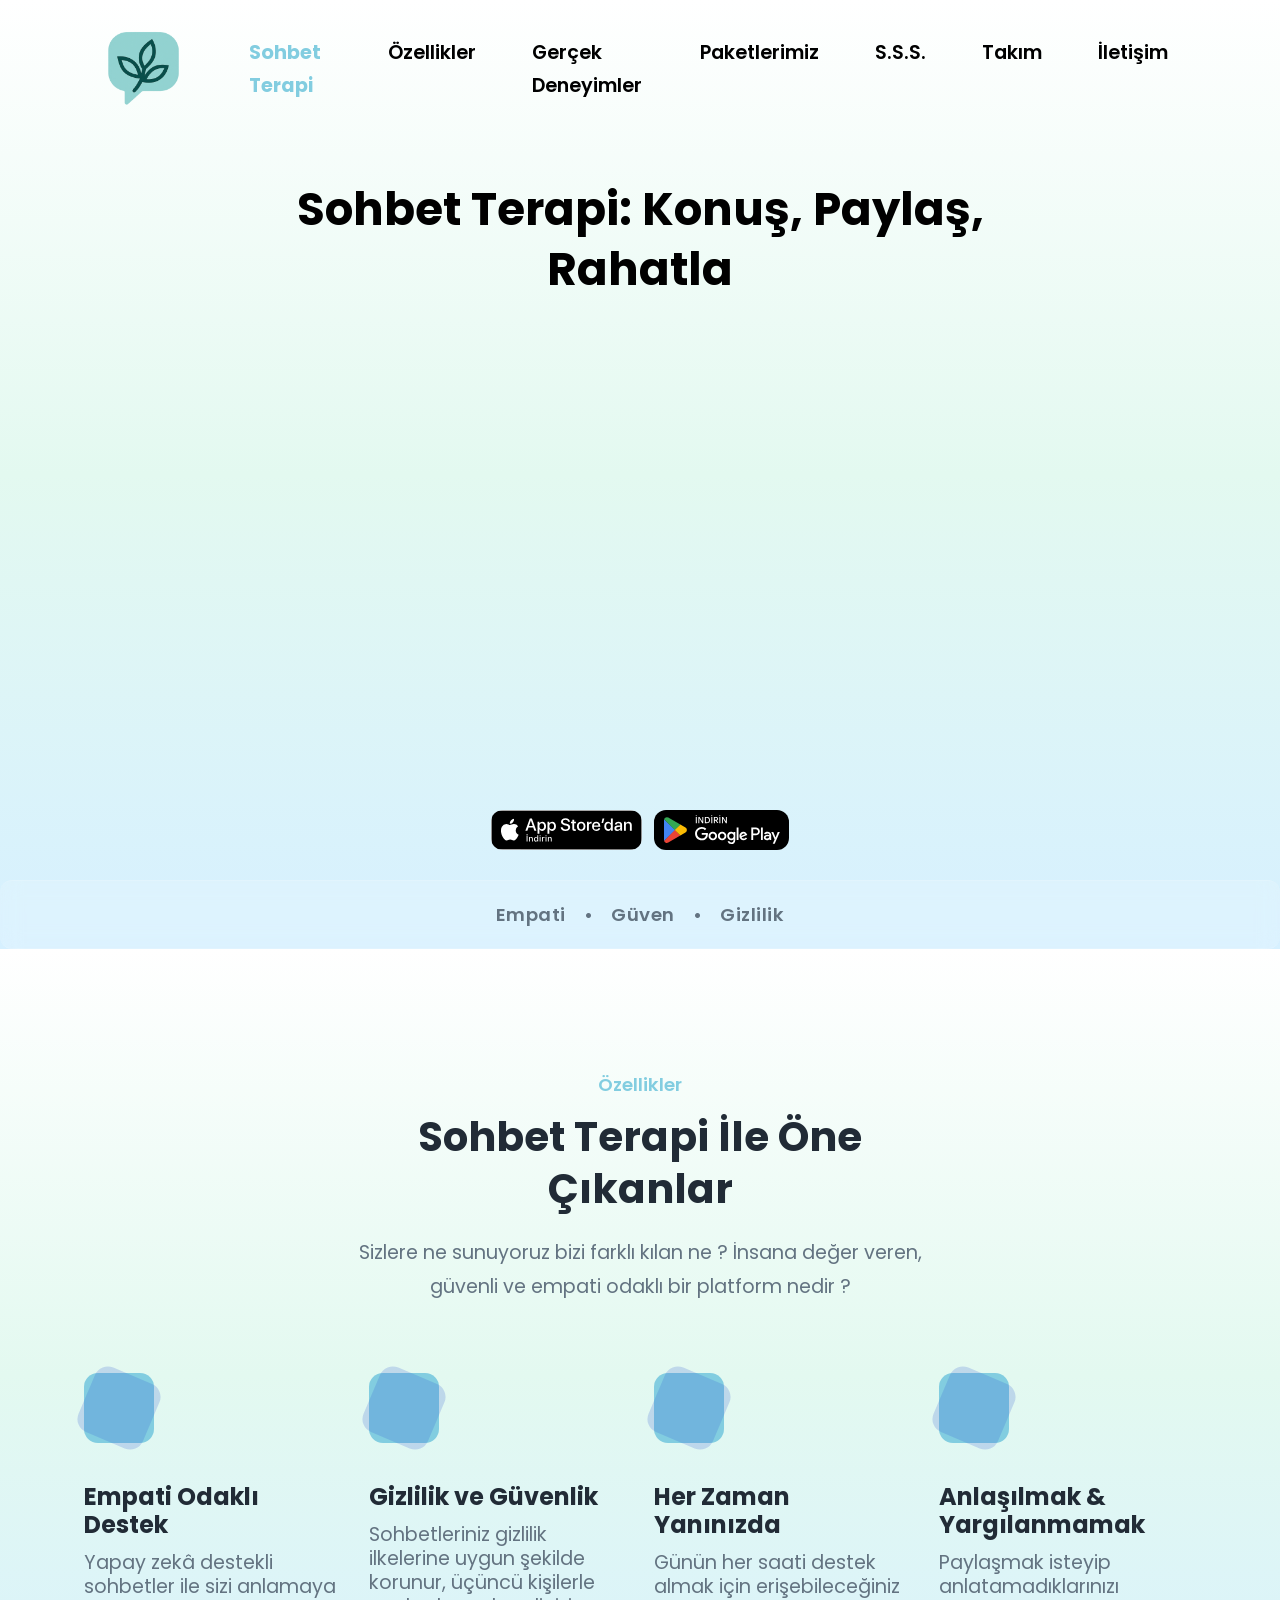
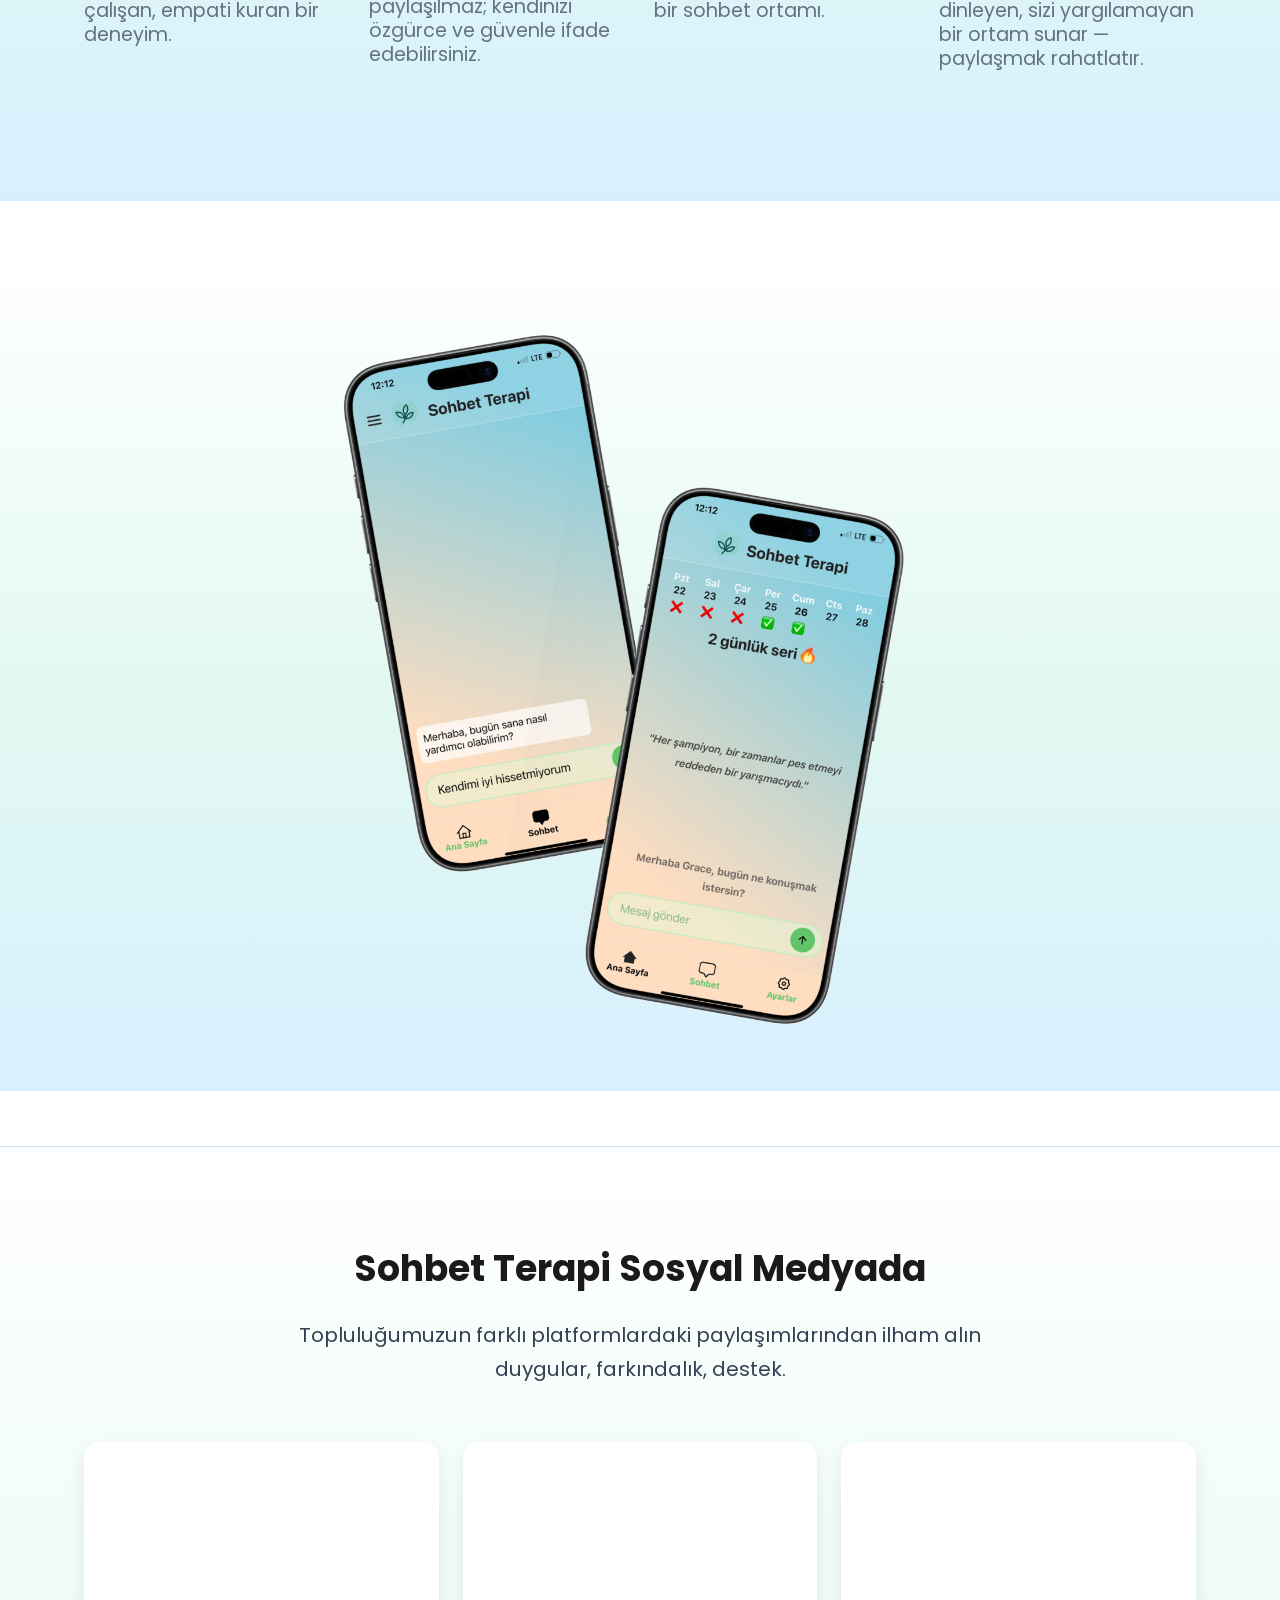
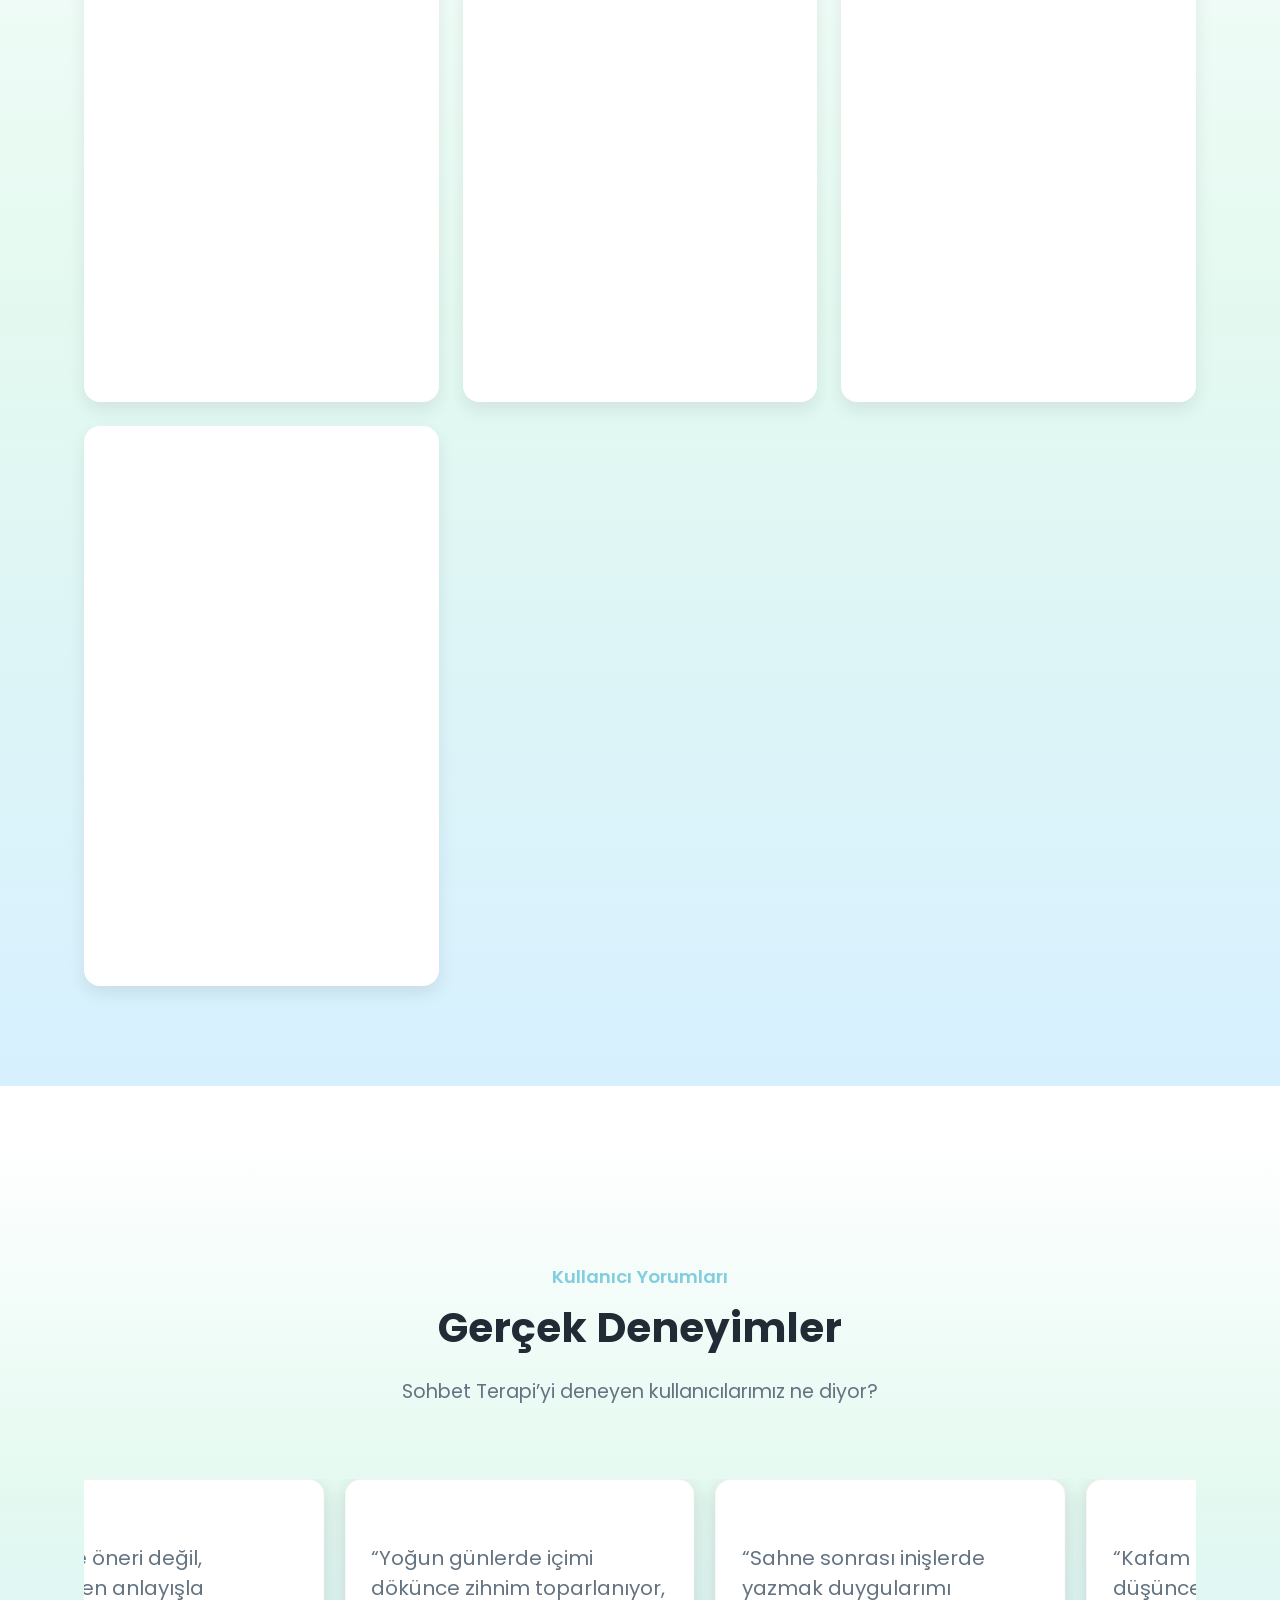
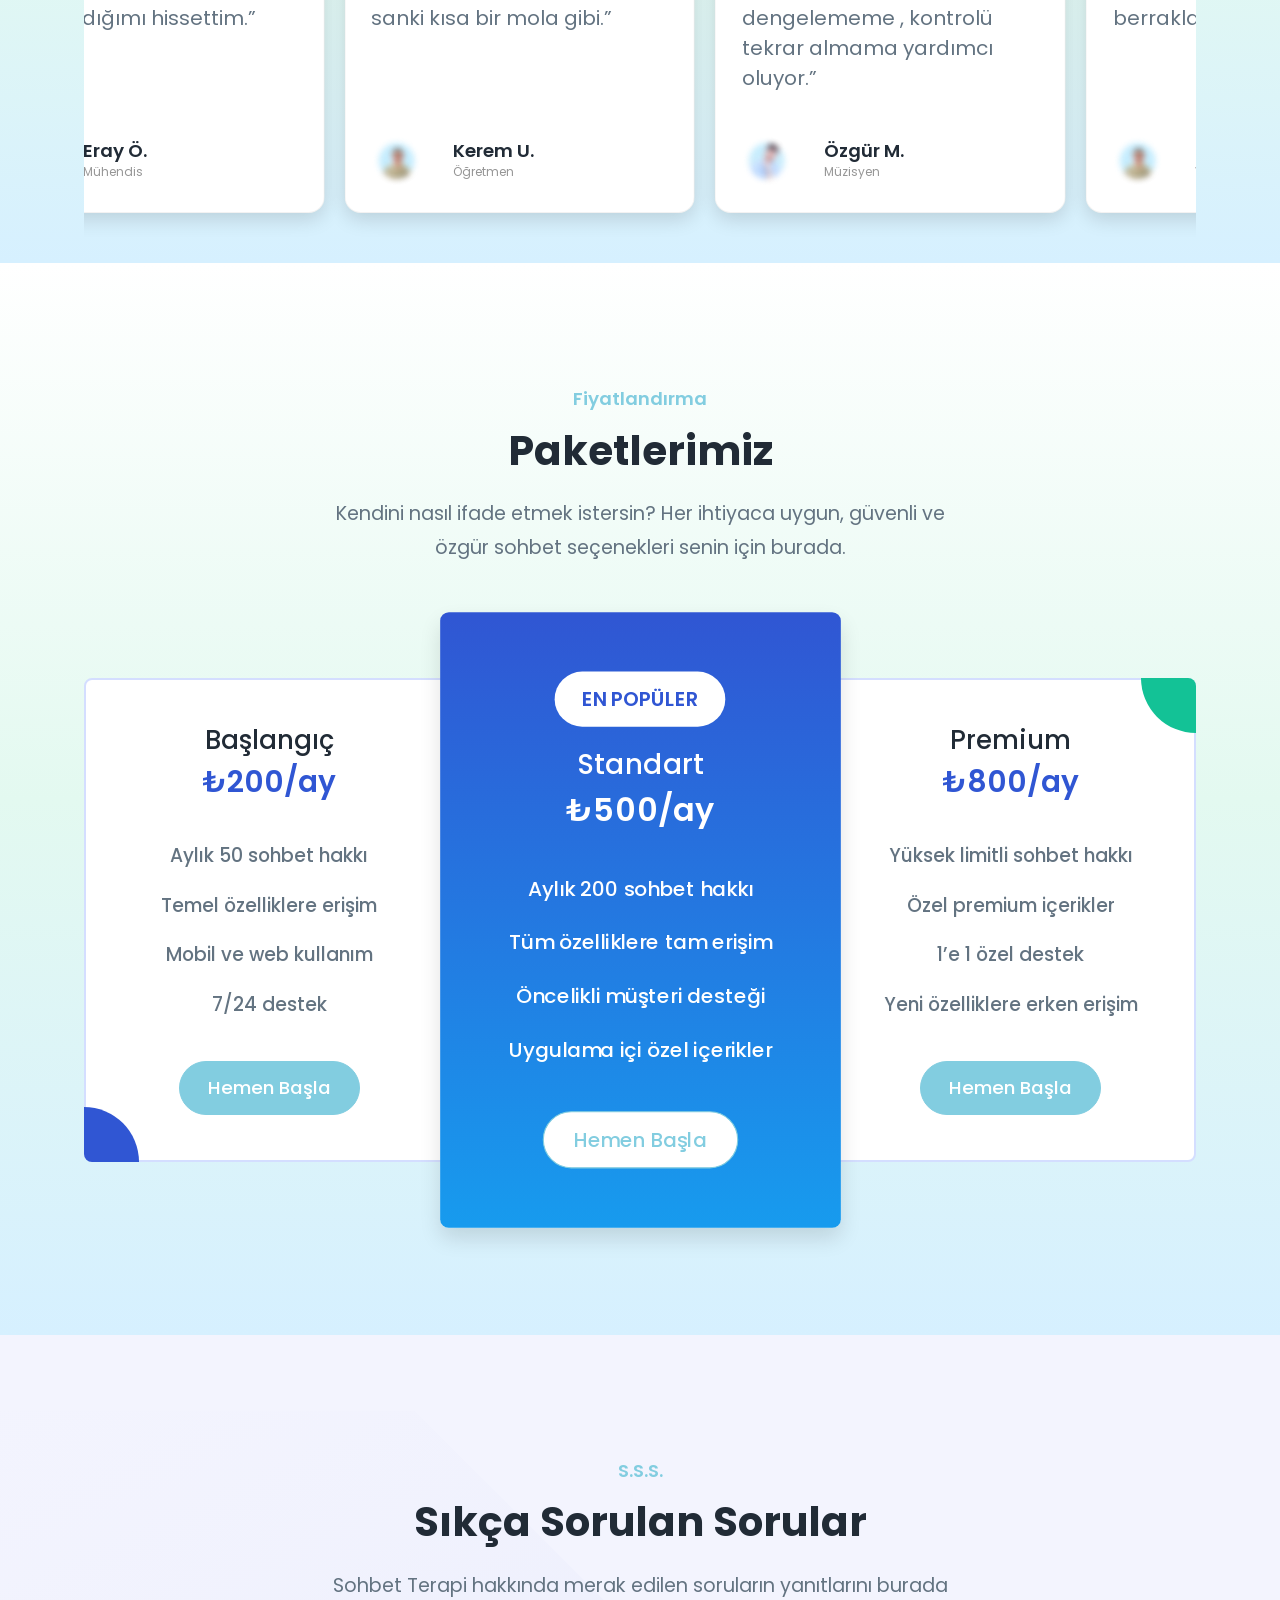
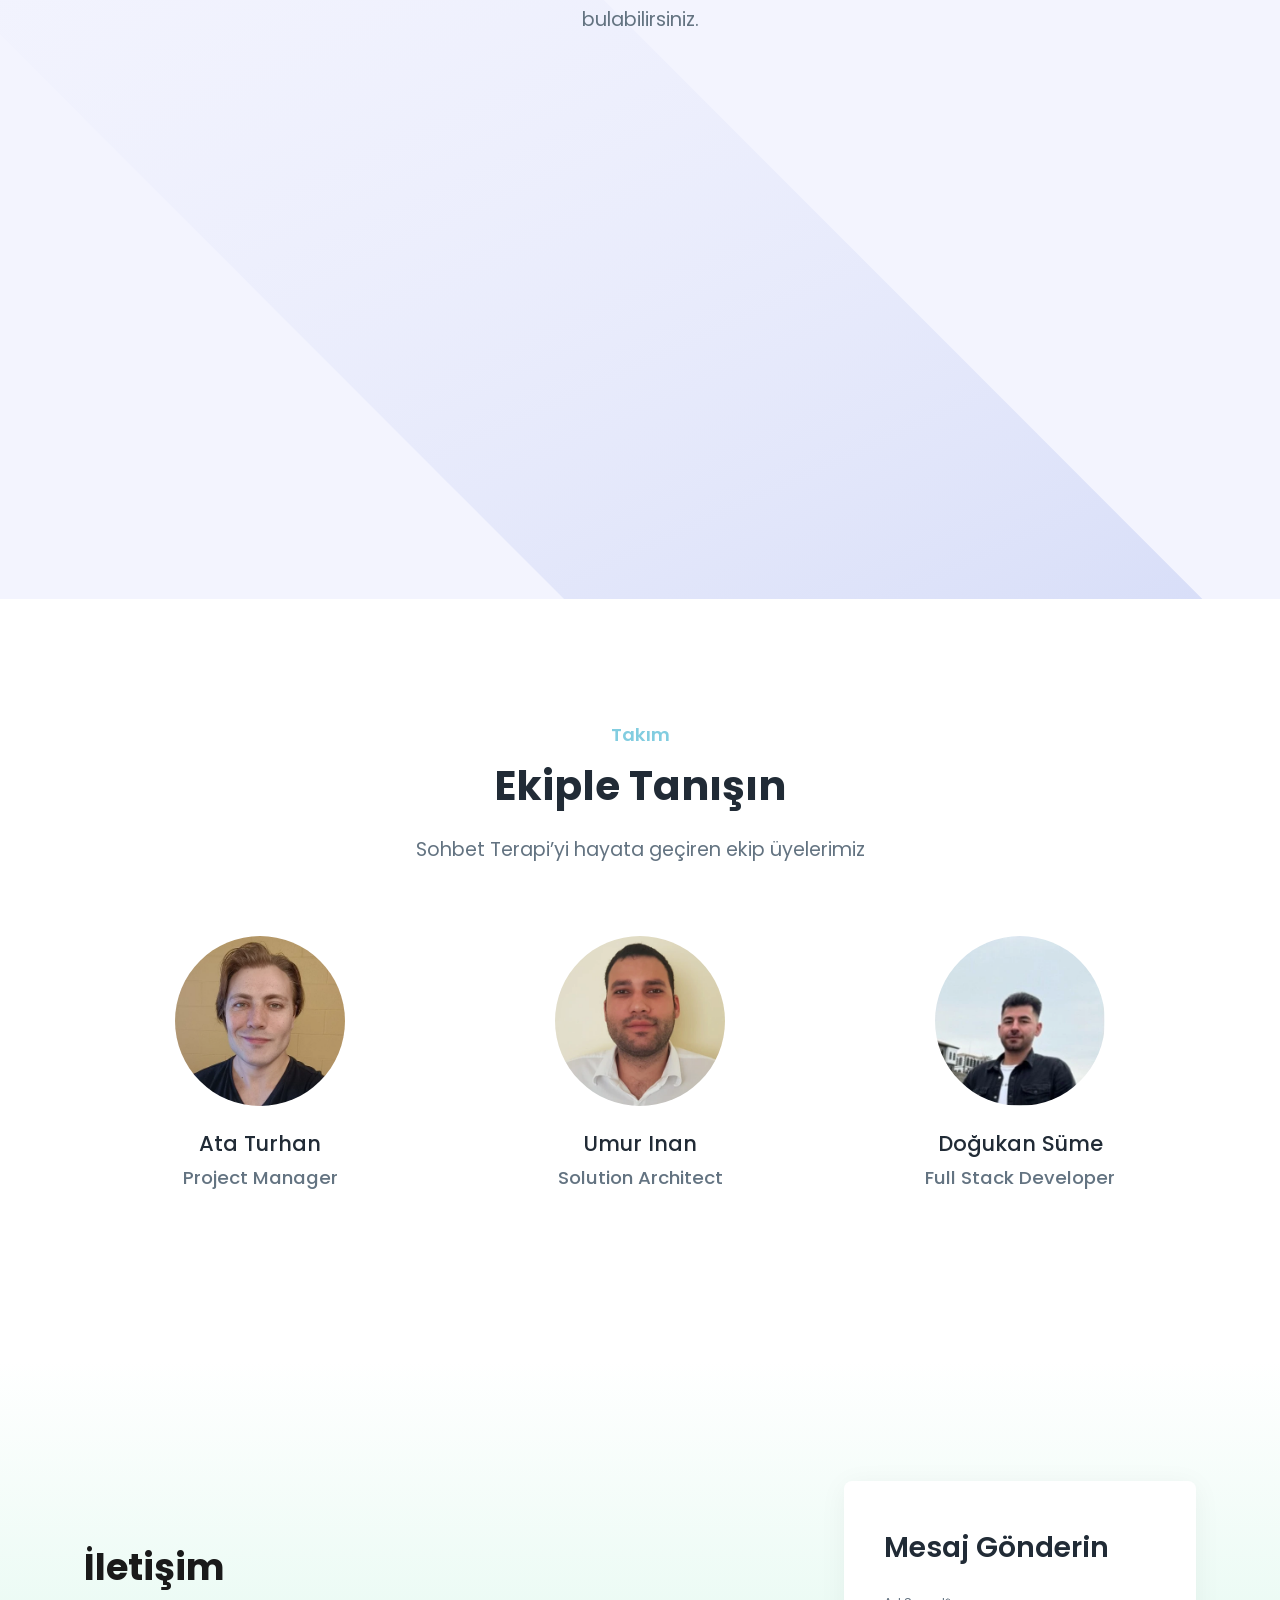
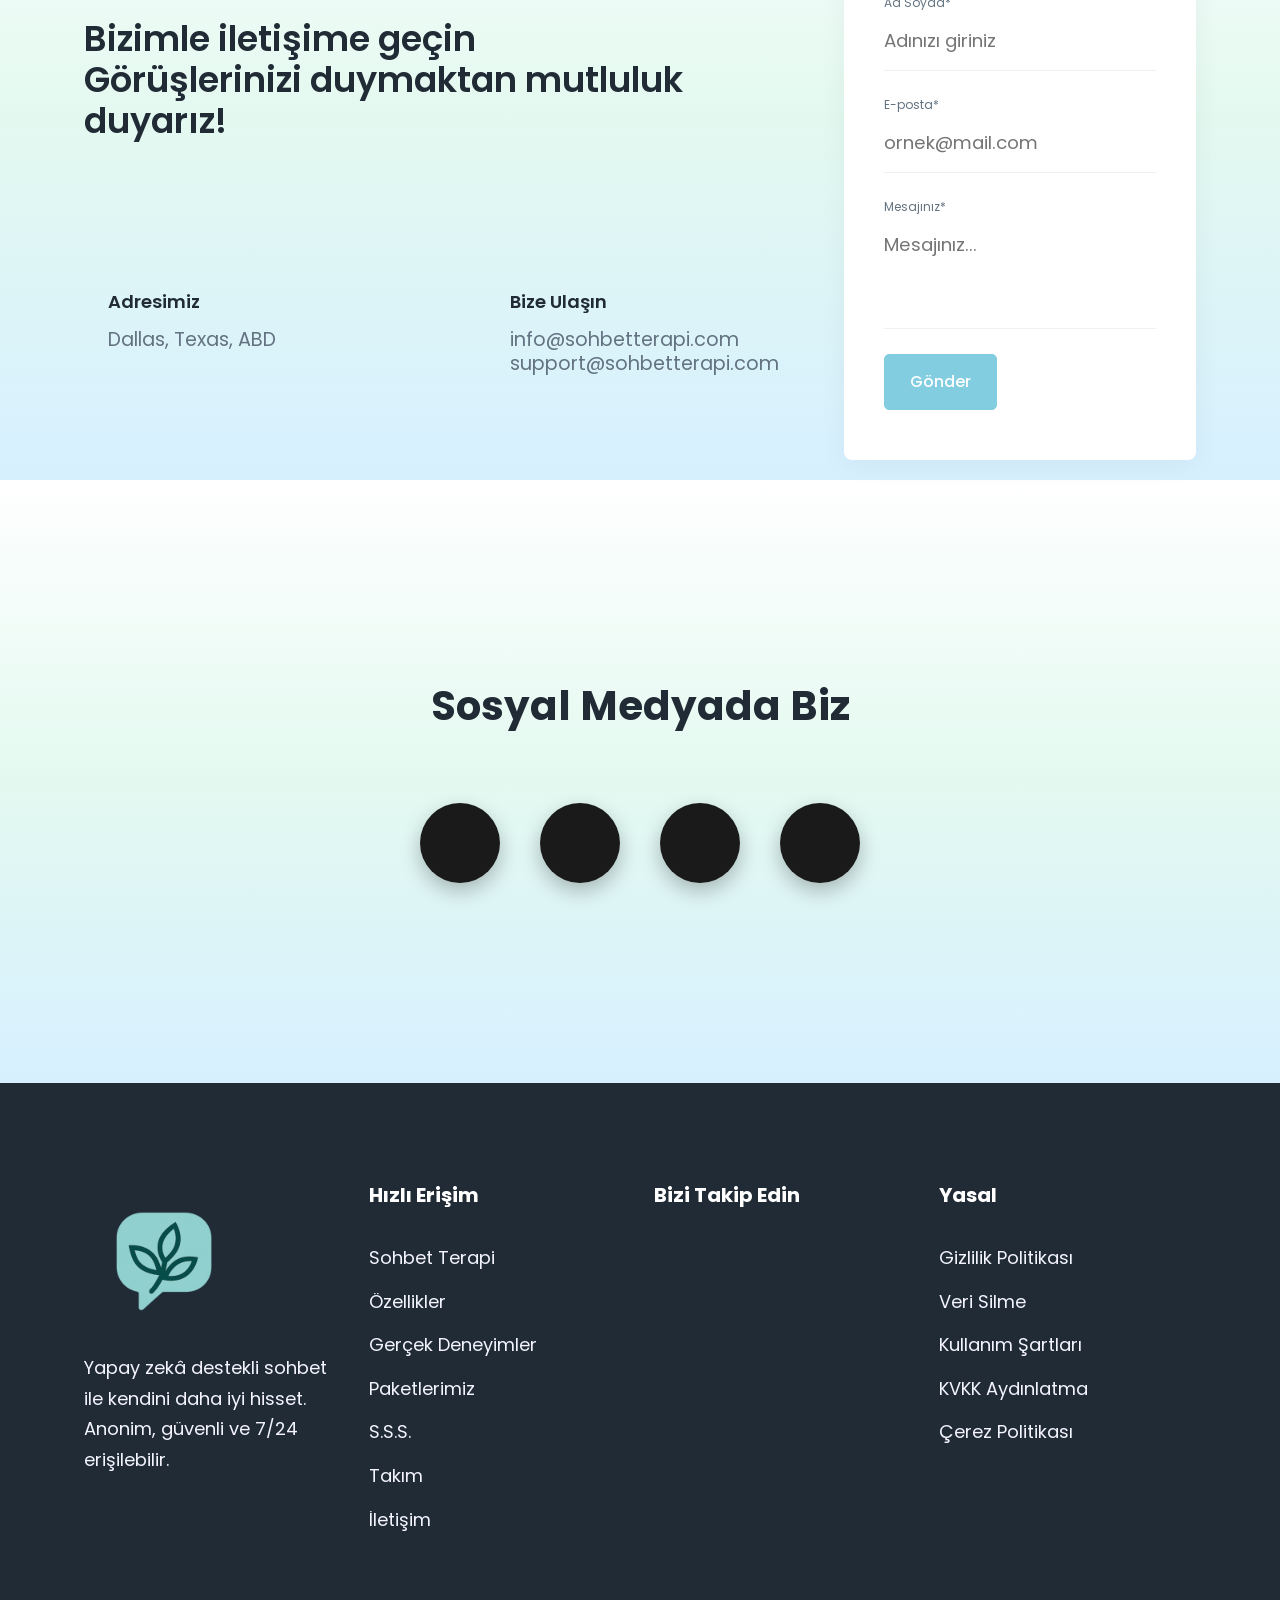
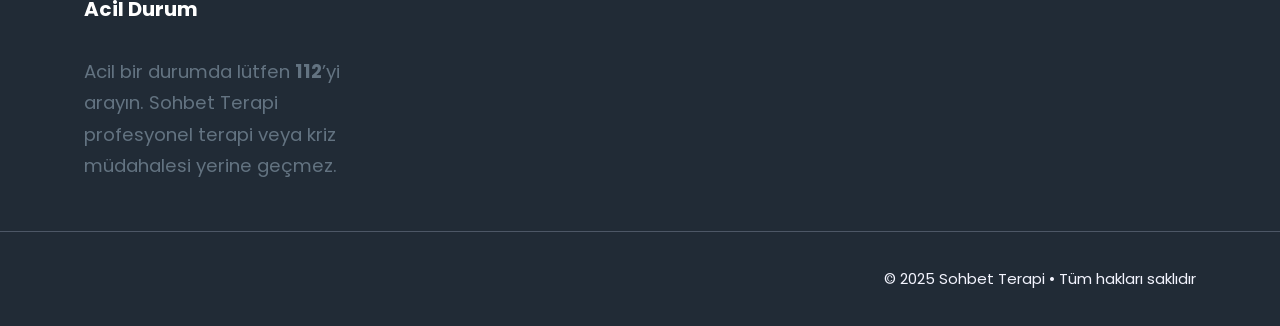
==== index.html @ 313ad8bd "Merge branch 'Privacy-Policy' into develop" ====
<!-- =========

	Template Name: Play
	Author: UIdeck
	Author URI: https://uideck.com/
	Support: https://uideck.com/support/
	Version: 1.1

========== -->

<!DOCTYPE html>
<html lang="en">
  <head>
    <meta charset="UTF-8" />
    <meta http-equiv="X-UA-Compatible" content="IE=edge" />
    <meta name="viewport" content="width=device-width, initial-scale=1.0" />
    
    <!-- Google tag (gtag.js) -->
    <script async src="https://www.googletagmanager.com/gtag/js?id=G-8TRDX3SEH4"></script>
    <script>
      window.dataLayer = window.dataLayer || [];
      function gtag(){dataLayer.push(arguments);}
      gtag('js', new Date());

      gtag('config', 'G-8TRDX3SEH4');
    </script>
    
      <!-- Primary Title -->
          <title>Sohbet Terapi | Yapay Zekâ Destekli Duygusal Destek</title>
          <meta name="title" content="Sohbet Terapi | Yapay Zekâ Destekli Duygusal Destek">
          <meta name="description" content="Sohbet Terapi, yapay zekâ destekli empatik konuşmalar ve duygusal destek sunarak ruhsal iyi oluşunuza katkı sağlar.">

          <!-- Open Graph / Facebook -->
          <meta property="og:type" content="website">
          <meta property="og:url" content="https://sohbetterapi.app/">
          <meta property="og:title" content="Sohbet Terapi | Yapay Zekâ Destekli Duygusal Destek">
          <meta property="og:description" content="Sohbet Terapi ile güvenli, her zaman ulaşılabilir yapay zekâ tabanlı terapi deneyimi yaşayın.">
          <meta property="og:image" content="https://sohbetterapi.app/assets/preview.png">

          <!-- Twitter -->
          <meta property="twitter:card" content="summary_large_image">
          <meta property="twitter:url" content="https://sohbetterapi.app/">
          <meta property="twitter:title" content="Sohbet Terapi | Yapay Zekâ Destekli Duygusal Destek">
          <meta property="twitter:description" content="Sohbet Terapi, empati odaklı yapay zekâ sohbetleriyle size destek olur ve ruhsal iyi oluşunuzu güçlendirir.">
          <meta property="twitter:image" content="https://sohbetterapi.app/assets/preview.png">

          <!-- Favicons -->
          <link rel="icon" type="image/png" href="assets/images/favicon/favicon-96x96.png" sizes="96x96" />
          <link rel="icon" type="image/svg+xml" href="assets/images/favicon/favicon.svg" />
          <link rel="shortcut icon" href="assets/images/favicon/favicon.ico" />
          <link rel="apple-touch-icon" sizes="180x180" href="assets/images/favicon/apple-touch-icon.png" />
          <meta name="apple-mobile-web-app-title" content="Sohbet Terapi" />
          <link rel="manifest" href="assets/images/favicon/site.webmanifest" />

          <!-- Theme Color -->
          <meta name="theme-color" content="#5bbad5" />

          <!-- Swiper CSS -->
          <link
                  rel="stylesheet"
                  href="https://cdn.jsdelivr.net/npm/swiper@11/swiper-bundle.min.css"
          />

          <!-- Google Fonts: Poppins -->
          <link
                  href="https://fonts.googleapis.com/css2?family=Poppins:wght@400;500;600&display=swap"
                  rel="stylesheet"
          />

  </head>


    <!-- ===== All CSS files ===== -->
      <link rel="stylesheet" href="assets/css/bootstrap.min.css" />
      <link rel="stylesheet" href="assets/css/animate.css" />
      <link rel="stylesheet" href="assets/css/lineicons.css" />
      <link rel="stylesheet" href="assets/css/ud-styles.css" />
      <link rel="stylesheet" href="assets/css/override.css" />
  <body>
    <!-- ====== Header Start ====== -->
    <header class="ud-header">
      <div class="container">
        <div class="row">
          <div class="col-lg-12">
            <nav class="navbar navbar-expand-lg">
              <a class="navbar-brand" href="index.html">
                <img src="assets/images/logo/logo.webp" alt="Logo" />
              </a>
              <button class="navbar-toggler">
                <span class="toggler-icon"> </span>
                <span class="toggler-icon"> </span>
                <span class="toggler-icon"> </span>
              </button>

              <div class="navbar-collapse">
                  <ul id="nav" class="navbar-nav mx-auto">
                      <li class="nav-item"><a class="ud-menu-scroll" href="#home">Sohbet Terapi</a></li>
                      <li class="nav-item"><a class="ud-menu-scroll" href="#features">Özellikler</a></li>
                      <li class="nav-item"><a class="ud-menu-scroll" href="#testimonials">Gerçek Deneyimler</a></li>
                      <li class="nav-item"><a class="ud-menu-scroll" href="#pricing">Paketlerimiz</a></li>
                      <li class="nav-item"><a class="ud-menu-scroll" href="#faq">S.S.S.</a></li>
                      <li class="nav-item"><a class="ud-menu-scroll" href="#team">Takım</a></li>
<!--                      <li class="nav-item"><a href="blog.html">Blog</a></li>-->
                      <li class="nav-item"><a class="ud-menu-scroll" href="#contact">İletişim</a></li>
                  </ul>
                  <!--                  <li class="nav-item">-->
<!--                    <a class="ud-menu-scroll" href="#team">Team</a>-->
<!--                  </li>-->
<!--                  <li class="nav-item nav-item-has-children">-->
<!--                    <a href="javascript:void(0)"> Pages </a>-->
<!--                    <ul class="ud-submenu">-->
<!--                      <li class="ud-submenu-item">-->
<!--                        <a href="about.html" class="ud-submenu-link">-->
<!--                          About Page-->
<!--                        </a>-->
<!--                      </li>-->
<!--                      <li class="ud-submenu-item">-->
<!--                        <a href="pricing.html" class="ud-submenu-link">-->
<!--                          Pricing Page-->
<!--                        </a>-->
<!--                      </li>-->
<!--                      <li class="ud-submenu-item">-->
<!--                        <a href="contact.html" class="ud-submenu-link">-->
<!--                          Contact Page-->
<!--                        </a>-->
<!--                      </li>-->
<!--                      <li class="ud-submenu-item">-->
<!--                        <a href="blog.html" class="ud-submenu-link">-->
<!--                          Blog Grid Page-->
<!--                        </a>-->
<!--                      </li>-->
<!--                      <li class="ud-submenu-item">-->
<!--                        <a href="blog-details.html" class="ud-submenu-link">-->
<!--                          Blog Details Page-->
<!--                        </a>-->
<!--                      </li>-->
<!--                      <li class="ud-submenu-item">-->
<!--                        <a href="login.html" class="ud-submenu-link">-->
<!--                          Sign In Page-->
<!--                        </a>-->
<!--                      </li>-->
<!--                      <li class="ud-submenu-item">-->
<!--                        <a href="404.html" class="ud-submenu-link">404 Page</a>-->
<!--                      </li>-->
<!--                    </ul>-->
<!--                  </li>-->
              </div>
            </nav>
          </div>
        </div>
      </div>
    </header>
    <!-- ====== Header End ====== -->

    <!-- ====== Hero Start ====== -->
    <section class="ud-hero" id="home">
      <div class="container">
        <div class="row">
          <div class="col-lg-12">
            <div class="ud-hero-content wow fadeInUp" data-wow-delay=".2s">
              <h1 class="ud-hero-title">
                  Sohbet Terapi: Konuş, Paylaş, Rahatla
              </h1>
                <p class="ud-hero-desc">“Geceleri düşüncelerin durmuyor mu?”</p>
                <p class="ud-hero-desc">“Birine anlatmak istiyorsun ama nereden başlayacağını bilemiyor musun?”</p>
                <p class="ud-hero-desc">“Her şeyi içinden atmak istiyorsun ama kimse gerçekten anlamıyor mu?”</p>
                <p class="ud-hero-desc">
                    Her zaman yanında olan sessiz bir dost düşün... Yalnızca seni dinlemek ve yükünü hafifletmek için burada anonim ve güvenli bir ortamda, seni yargılamadan dinleyen empati odaklı yapay zekâ.
                    7/24 yanında olan, seni anlayan ve orada olduğunu hatırlatan bir dost gibi her zaman seninle.
                </p>
<!--                    They can Be add engagement sentences-->
<!--                “Peki ya, seni yargılamadan dinleyecek bir yer olsaydı?”-->
<!--                “Sadece seni anlamak için tasarlanmış bir dost?”-->

                <ul class="ud-hero-buttons">
                    <li>
<!--                        <a href="https://apps.apple.com/app/idYOUR_APP_ID" target="_blank" rel="noopener" class="store-badge">-->
                        <a href="#" class="store-badge" data-bs-toggle="modal" data-bs-target="#comingSoonModal">
                        <img src="assets/images/badge/appstore-badge.svg" alt="App Store’dan İndirin" />
                        </a>
                    </li>
                    <li>
<!--                        <a href="https://play.google.com/store/apps/details?id=YOUR_APP_ID" target="_blank" rel="noopener" class="store-badge">-->
                        <a href="#" class="store-badge" data-bs-toggle="modal" data-bs-target="#comingSoonModal">
                        <img src="assets/images/badge/googleplay-badge.svg" alt="Google Play’den Edinin" />
                        </a>
                    </li>
                </ul>
            </div>
              <!-- 3 features at below of App Store and Play Store download buttons-->
              <div class="ud-hero-powerwords mt-4">
                  <span class="pw-item pw-1">Empati</span>
                  <span class="pw-separator">•</span>
                  <span class="pw-item pw-2">Güven</span>
                  <span class="pw-separator">•</span>
                  <span class="pw-item pw-3">Gizlilik</span>
              </div>


              <!--            <div class="ud-hero-image wow fadeInUp" data-wow-delay=".25s">-->
<!--              <img src="assets/images/hero/screens.png" alt="hero-image" />-->
<!--              <img-->
<!--                src="assets/images/hero/dotted-shape.svg"-->
<!--                alt="shape"-->
<!--                class="shape shape-1"-->
<!--              />-->
<!--              <img-->
<!--                src="assets/images/hero/dotted-shape.svg"-->
<!--                alt="shape"-->
<!--                class="shape shape-2"-->
<!--              />-->
<!--            </div>-->
          </div>
        </div>
      </div>
    </section>
    <!-- ====== Hero End ====== -->

    <!-- ====== Features Start ====== -->
    <section id="features" class="ud-features">
        <div class="container">
            <div class="row">
                <div class="col-lg-12">
                    <div class="ud-section-title mx-auto text-center">
                    <span>Özellikler</span>
                        <h2>Sohbet Terapi İle Öne Çıkanlar</h2>
                        <p>
                            Sizlere ne sunuyoruz bizi farklı kılan ne ?
                            İnsana değer veren, güvenli ve empati odaklı bir platform nedir ?
                        </p>
                    </div>
                </div>
            </div>
            <div class="row">
                <div class="col-xl-3 col-lg-3 col-sm-6">
                    <div class="ud-single-feature wow fadeInUp" data-wow-delay=".1s">
                        <div class="ud-feature-icon">
                            <i class="lni lni-heart"></i>
                        </div>
                        <div class="ud-feature-content">
                            <h3 class="ud-feature-title">Empati Odaklı Destek</h3>
                            <p class="ud-feature-desc">
                                Yapay zekâ destekli sohbetler ile sizi anlamaya çalışan, empati kuran bir deneyim.
                            </p>
                        </div>
                    </div>
                </div>

                <div class="col-xl-3 col-lg-3 col-sm-6">
                    <div class="ud-single-feature wow fadeInUp" data-wow-delay=".15s">
                        <div class="ud-feature-icon">
                            <i class="lni lni-lock"></i>
                        </div>
                        <div class="ud-feature-content">
                            <h3 class="ud-feature-title">Gizlilik ve Güvenlik</h3>
                            <p class="ud-feature-desc">
                                Sohbetleriniz gizlilik ilkelerine uygun şekilde korunur, üçüncü kişilerle paylaşılmaz; kendinizi özgürce ve güvenle ifade edebilirsiniz.
                            </p>
                        </div>
                    </div>
                </div>

                <div class="col-xl-3 col-lg-3 col-sm-6">
                    <div class="ud-single-feature wow fadeInUp" data-wow-delay=".2s">
                        <div class="ud-feature-icon">
                            <i class="lni lni-timer"></i>
                        </div>
                        <div class="ud-feature-content">
                            <h3 class="ud-feature-title">Her Zaman Yanınızda</h3>
                            <p class="ud-feature-desc">
                                Günün her saati destek almak için erişebileceğiniz bir sohbet ortamı.
                            </p>
                        </div>
                    </div>
                </div>

                <div class="col-xl-3 col-lg-3 col-sm-6">
                    <div class="ud-single-feature wow fadeInUp" data-wow-delay=".25s">
                        <div class="ud-feature-icon">
                            <i class="lni lni-users"></i>
                        </div>
                        <div class="ud-feature-content">
                            <h3 class="ud-feature-title">Anlaşılmak &amp; Yargılanmamak</h3>
                            <p class="ud-feature-desc">
                                Paylaşmak isteyip anlatamadıklarınızı dinleyen, sizi yargılamayan bir ortam sunar — paylaşmak rahatlatır.
                            </p>
                        </div>
                    </div>
                </div>

            </div>
        </div>
    </section>
    <!-- ====== Features End ====== -->

    <!-- ====== Screenshots Start ====== -->
    <section id="app-preview" class="ud-app-preview text-center my-5">
        <div class="container">
            <div class="preview-wrapper">
                <img
                        src="assets/images/hero/sohbetTerapiScreens.png"
                        alt="App Screens"
                        id="preview-trigger"
                        class="img-fluid preview-main"
                />
            </div>
        </div>

        <!-- Pop-up (Swiper içinde) -->
        <div id="screen-popup" class="popup-overlay">
            <div class="popup-content">
                <span id="close-popup" class="popup-close">&times;</span>

                <div class="swiper popup-swiper">
                    <div class="swiper-wrapper">
                        <div class="swiper-slide">
                            <img loading="lazy" src="assets/images/hero/screen1.png" alt="Screen 1" class="popup-img" />
                        </div>
                        <div class="swiper-slide">
                            <img loading="lazy" src="assets/images/hero/screen2.png" alt="Screen 2" class="popup-img" />
                        </div>
                        <!-- İstersen daha fazla ekran ekle -->
                    </div>
                    <div class="swiper-button-next"></div>
                    <div class="swiper-button-prev"></div>
                    <div class="swiper-pagination"></div>
                </div>
            </div>
        </div>
    </section>

    <!-- ====== Screenshots End ====== -->

    <!-- ====== Social Media Gallery Start ====== -->
    <section id="social-gallery" class="ud-social-gallery text-center my-5">
        <div class="container">
            <h2 class="mb-4">Sohbet Terapi Sosyal Medyada</h2>
            <p class="gallery-desc mb-5">
                Topluluğumuzun farklı platformlardaki paylaşımlarından ilham alın duygular, farkındalık, destek.
            </p>

            <div class="social-grid">
                <!-- Instagram -->
                <div class="social-item">
                    <blockquote
                            class="instagram-media"
                            data-instgrm-permalink="https://www.instagram.com/p/DL7nkNatuVp/"
                            data-instgrm-version="14"
                    ></blockquote>
                </div>

                <!-- YouTube Shorts -->
                <div class="social-item">
                    <iframe
                            width="100%"
                            height="500"
                            src="https://www.youtube.com/embed/9Me9KvEz7L4"
                            title="Sohbet Terapi YouTube Shorts"
                            allow="accelerometer; autoplay; clipboard-write; encrypted-media; gyroscope; picture-in-picture; web-share"
                            allowfullscreen
                    ></iframe>
                </div>

                <!-- TikTok -->
                <div class="social-item">
                    <blockquote
                            class="tiktok-embed"
                            cite="https://www.tiktok.com/@sohbet_terapi_app/video/7558508455229705489"
                            data-video-id="7558508455229705489"
                    >
                        <section></section>
                    </blockquote>
                </div>

                <!-- Facebook -->
                <div class="social-item">
                    <div
                            class="fb-post"
                            data-href="https://www.facebook.com/reel/1150872453572160"
                            data-width="350"
                    ></div>
                </div>
            </div>
        </div>

        <!-- Platform embed scripts -->
        <script async src="//www.instagram.com/embed.js"></script>
        <script async src="https://www.tiktok.com/embed.js"></script>
        <script
                async
                defer
                crossorigin="anonymous"
                src="https://connect.facebook.net/en_US/sdk.js#xfbml=1&version=v19.0"
        ></script>

        <!-- Stabilization Script -->
        <script>
            window.addEventListener("load", () => {
                setTimeout(() => {
                    window.instgrm?.Embeds?.process();
                    window.FB?.XFBML?.parse();
                }, 1000);
            });
        </script>
    </section>
    <!-- ====== Social Media Gallery End ====== -->


    <!-- ====== Testimonials Start ====== -->
    <section id="testimonials" class="ud-testimonials">
        <div class="container">
            <div class="row">
                <div class="col-lg-12">
                    <div class="ud-section-title mx-auto text-center">
                        <span>Kullanıcı Yorumları</span>
                        <h2>Gerçek Deneyimler</h2>
                        <p>
                            Sohbet Terapi’yi deneyen kullanıcılarımız ne diyor?
                        </p>
                    </div>
                </div>
            </div>

            <!-- Swiper Container -->
            <div class="swiper ud-testimonials-swiper">
                <div class="swiper-wrapper">
                    <!-- JS will add fetched by JSON  10 slide -->
                </div>
            </div>
        </div>
    </section>
    <!-- ====== Testimonials End ====== -->


    <!-- Coming Soon Modal -->
    <div class="modal fade" id="comingSoonModal" tabindex="-1" aria-labelledby="comingSoonModalLabel" aria-hidden="true">
        <div class="modal-dialog modal-dialog-centered">
            <div class="modal-content text-center p-4">
                <div class="modal-header border-0">
                    <h5 class="modal-title w-100" id="comingSoonModalLabel">Çok Yakında Sizlerle!</h5>
                    <button type="button" class="btn-close" data-bs-dismiss="modal" aria-label="Kapat"></button>
                </div>
                <div class="modal-body">
                    <p>Uygulamamız çok yakında App Store ve Google Play’de yayında olacak.</p>
                </div>
                <div class="modal-footer border-0">
                    <button type="button" class="btn btn-primary" data-bs-dismiss="modal">Tamam</button>
                </div>
            </div>
        </div>
    </div>


    <!-- ====== Pricing Start ====== -->
    <section id="pricing" class="ud-pricing">
        <div class="container">
            <div class="row">
                <div class="col-lg-12">
                    <div class="ud-section-title mx-auto text-center">
                        <span>Fiyatlandırma</span>
                        <h2>Paketlerimiz</h2>
                        <p>
                            Kendini nasıl ifade etmek istersin?
                            Her ihtiyaca uygun, güvenli ve özgür sohbet seçenekleri senin için burada.
                        </p>
                    </div>
                </div>
            </div>

            <div class="row g-0 align-items-center justify-content-center">
                <!-- Başlangıç Planı -->
                <div class="col-lg-4 col-md-6 col-sm-10">
                    <div class="ud-single-pricing first-item wow fadeInUp" data-wow-delay=".15s">
                        <div class="ud-pricing-header">
                            <h3>Başlangıç</h3>
                            <h4>₺200/ay</h4>
                        </div>
                        <div class="ud-pricing-body">
                            <ul>
                                <li>Aylık 50 sohbet hakkı</li>
                                <li>Temel özelliklere erişim</li>
                                <li>Mobil ve web kullanım</li>
                                <li>7/24 destek</li>
                            </ul>
                        </div>
                        <div class="ud-pricing-footer">
                            <a href="javascript:void(0)" class="ud-main-btn ud-border-btn">
                                Hemen Başla
                            </a>
                        </div>
                    </div>
                </div>

                <!-- Standart Plan -->
                <div class="col-lg-4 col-md-6 col-sm-10">
                    <div class="ud-single-pricing active wow fadeInUp" data-wow-delay=".1s">
                        <span class="ud-popular-tag">EN POPÜLER</span>
                        <div class="ud-pricing-header">
                            <h3>Standart</h3>
                            <h4>₺500/ay</h4>
                        </div>
                        <div class="ud-pricing-body">
                            <ul>
                                <li>Aylık 200 sohbet hakkı</li>
                                <li>Tüm özelliklere tam erişim</li>
                                <li>Öncelikli müşteri desteği</li>
                                <li>Uygulama içi özel içerikler</li>
                            </ul>
                        </div>
                        <div class="ud-pricing-footer">
                            <a href="javascript:void(0)" class="ud-main-btn ud-white-btn">
                                Hemen Başla
                            </a>
                        </div>
                    </div>
                </div>

                <!-- Premium Plan -->
                <div class="col-lg-4 col-md-6 col-sm-10">
                    <div class="ud-single-pricing last-item wow fadeInUp" data-wow-delay=".15s">
                        <div class="ud-pricing-header">
                            <h3>Premium</h3>
                            <h4>₺800/ay</h4>
                        </div>
                        <div class="ud-pricing-body">
                            <ul>
                                <li>Yüksek limitli sohbet hakkı</li>
                                <li>Özel premium içerikler</li>
                                <li>1’e 1 özel destek</li>
                                <li>Yeni özelliklere erken erişim</li>
                            </ul>
                        </div>
                        <div class="ud-pricing-footer">
                            <a href="javascript:void(0)" class="ud-main-btn ud-border-btn">
                                Hemen Başla
                            </a>
                        </div>
                    </div>
                </div>
            </div>
        </div>
    </section>
    <!-- ====== Pricing End ====== -->

    <!-- ====== FAQ Start ====== -->
    <section id="faq" class="ud-faq">
        <div class="shape">
            <img src="assets/images/faq/shape.svg" alt="shape" />
        </div>
        <div class="container">
            <div class="row">
                <div class="col-lg-12">
                    <div class="ud-section-title text-center mx-auto">
                        <span>S.S.S.</span>
                        <h2>Sıkça Sorulan Sorular</h2>
                        <p>
                            Sohbet Terapi hakkında merak edilen soruların yanıtlarını burada bulabilirsiniz.
                        </p>
                    </div>
                </div>
            </div>

            <div class="row">
                <div class="col-lg-6">
                    <!-- Soru 1 -->
                    <div class="ud-single-faq wow fadeInUp" data-wow-delay=".1s">
                        <div class="accordion">
                            <button
                                    class="ud-faq-btn collapsed"
                                    data-bs-toggle="collapse"
                                    data-bs-target="#collapseOne"
                            >
              <span class="icon flex-shrink-0">
                <i class="lni lni-chevron-down"></i>
              </span>
                                <span>Sohbetlerim gizli mi?</span>
                            </button>
                            <div id="collapseOne" class="accordion-collapse collapse">
                                <div class="ud-faq-body">
                                    Evet. Sohbetleriniz anonimdir, üçüncü kişilerle paylaşılmaz ve KVKK’ya uygun şekilde korunur.
                                </div>
                            </div>
                        </div>
                    </div>

                    <!-- Soru 2 -->
                    <div class="ud-single-faq wow fadeInUp" data-wow-delay=".15s">
                        <div class="accordion">
                            <button
                                    class="ud-faq-btn collapsed"
                                    data-bs-toggle="collapse"
                                    data-bs-target="#collapseTwo"
                            >
              <span class="icon flex-shrink-0">
                <i class="lni lni-chevron-down"></i>
              </span>
                                <span>Uygulama gerçek terapistlerle mi çalışıyor?</span>
                            </button>
                            <div id="collapseTwo" class="accordion-collapse collapse">
                                <div class="ud-faq-body">
                                    Sohbet Terapi, yapay zekâ destekli bir sistemdir. Profesyonel terapi yerine empati odaklı destek sağlar. Acil durumlar için 112’yi aramanız gerekir.
                                </div>
                            </div>
                        </div>
                    </div>

                    <!-- Soru 3 -->
                    <div class="ud-single-faq wow fadeInUp" data-wow-delay=".2s">
                        <div class="accordion">
                            <button
                                    class="ud-faq-btn collapsed"
                                    data-bs-toggle="collapse"
                                    data-bs-target="#collapseThree"
                            >
              <span class="icon flex-shrink-0">
                <i class="lni lni-chevron-down"></i>
              </span>
                                <span>Ücretli mi?</span>
                            </button>
                            <div id="collapseThree" class="accordion-collapse collapse">
                                <div class="ud-faq-body">
                                    Uygulamanın ücretsiz ve ücretli paketleri bulunmaktadır. İhtiyacınıza göre farklı abonelik seçenekleri sunuyoruz.
                                </div>
                            </div>
                        </div>
                    </div>
                </div>

                <div class="col-lg-6">
                    <!-- Soru 4 -->
                    <div class="ud-single-faq wow fadeInUp" data-wow-delay=".1s">
                        <div class="accordion">
                            <button
                                    class="ud-faq-btn collapsed"
                                    data-bs-toggle="collapse"
                                    data-bs-target="#collapseFour"
                            >
              <span class="icon flex-shrink-0">
                <i class="lni lni-chevron-down"></i>
              </span>
                                <span>Hangi saatlerde kullanılabilir?</span>
                            </button>
                            <div id="collapseFour" class="accordion-collapse collapse">
                                <div class="ud-faq-body">
                                    Sohbet Terapi 7/24 kullanılabilir. Günün her saati desteğe erişebilirsiniz.
                                </div>
                            </div>
                        </div>
                    </div>

                    <!-- Soru 5 -->
                    <div class="ud-single-faq wow fadeInUp" data-wow-delay=".15s">
                        <div class="accordion">
                            <button
                                    class="ud-faq-btn collapsed"
                                    data-bs-toggle="collapse"
                                    data-bs-target="#collapseFive"
                            >
              <span class="icon flex-shrink-0">
                <i class="lni lni-chevron-down"></i>
              </span>
                                <span>Sohbetler eğitim için kullanılıyor mu?</span>
                            </button>
                            <div id="collapseFive" class="accordion-collapse collapse">
                                <div class="ud-faq-body">
                                    Sohbetler model eğitimi için kullanılmaz. Sadece size yanıt üretmek için geçici olarak işlenir.
                                </div>
                            </div>
                        </div>
                    </div>

                    <!-- Soru 6 -->
                    <div class="ud-single-faq wow fadeInUp" data-wow-delay=".2s">
                        <div class="accordion">
                            <button
                                    class="ud-faq-btn collapsed"
                                    data-bs-toggle="collapse"
                                    data-bs-target="#collapseSix"
                            >
              <span class="icon flex-shrink-0">
                <i class="lni lni-chevron-down"></i>
              </span>
                                <span>Acil durumlarda ne yapmalıyım?</span>
                            </button>
                            <div id="collapseSix" class="accordion-collapse collapse">
                                <div class="ud-faq-body">
                                    Sohbet Terapi kriz müdahalesi sağlamaz. Acil bir durumdaysanız lütfen 112’yi arayın veya en yakın sağlık kuruluşuna başvurun.
                                </div>
                            </div>
                        </div>
                    </div>
                </div>
            </div>
        </div>
    </section>
    <!-- ====== FAQ End ====== -->

    <!-- ====== Team Start ====== -->
    <section id="team" class="ud-team">
        <div class="container">
            <div class="row">
                <div class="col-lg-12">
                    <div class="ud-section-title mx-auto text-center">
                        <span>Takım</span>
                        <h2>Ekiple Tanışın</h2>
                        <p>
                            Sohbet Terapi’yi hayata geçiren  ekip üyelerimiz
                        </p>
                    </div>
                </div>
            </div>

            <div class="row">
                <!-- Project Manager -->
                <div class="col-xl-4 col-lg-4 col-sm-6">
                    <div class="ud-single-team wow fadeInUp" data-wow-delay=".1s">
                        <div class="ud-team-image-wrapper">
                            <div class="ud-team-image">
                                <a href="https://www.linkedin.com/in/ataturhan/" target="_blank" rel="noopener noreferrer">
                                    <img src="assets/images/team/AtaTurhan.webp" alt="Ata Turhan" />
                                </a>
                            </div>
                        </div>
                        <div class="ud-team-info">
                            <h5>Ata Turhan</h5>
                            <h6>Project Manager</h6>
                        </div>
                        <ul class="ud-team-socials">
                            <li>
                                <a href="https://www.linkedin.com/in/ataturhan/" target="_blank">
                                    <i class="lni lni-linkedin-original"></i>
                                </a>
                            </li>
                        </ul>
                    </div>
                </div>

                <!-- Backend Architecture Designer -->
                <div class="col-xl-4 col-lg-4 col-sm-6">
                    <div class="ud-single-team wow fadeInUp" data-wow-delay=".15s">
                        <div class="ud-team-image-wrapper">
                            <div class="ud-team-image">
                                <a href="https://www.linkedin.com/in/umurinan/" target="_blank" rel="noopener noreferrer">
                                    <img src="assets/images/team/UmurInan.webp" alt="Umur Inan" />
                                </a>
                            </div>
                        </div>
                        <div class="ud-team-info">
                            <h5>Umur Inan</h5>
                            <h6>Solution Architect</h6>
                        </div>
                        <ul class="ud-team-socials">
                            <li>
                                <a href="https://www.linkedin.com/in/umurinan/" target="_blank">
                                    <i class="lni lni-linkedin-original"></i>
                                </a>
                            </li>
                        </ul>
                    </div>
                </div>

                <!-- Frontend Developer -->
                <div class="col-xl-4 col-lg-4 col-sm-6">
                    <div class="ud-single-team wow fadeInUp" data-wow-delay=".25s">
                        <div class="ud-team-image-wrapper">
                            <div class="ud-team-image">
                                <a href="https://www.linkedin.com/in/doğukansume/" target="_blank" rel="noopener noreferrer">
                                    <img src="assets/images/team/DogukanSume.webp" alt="Doğukan Süme" />
                                </a>
                            </div>
                        </div>
                        <div class="ud-team-info">
                            <h5>Doğukan Süme</h5>
                            <h6>Full Stack Developer</h6>
                        </div>
                        <ul class="ud-team-socials">
                            <li>
                                <a href="https://www.linkedin.com/in/doğukansume/" target="_blank">
                                    <i class="lni lni-linkedin-original"></i>
                                </a>
                            </li>
                        </ul>
                    </div>
                </div>

            </div>
        </div>
    </section>
    <!-- ====== Team End ====== -->

    <!-- ====== Contact Start ====== -->
    <section id="contact" class="ud-contact">
        <div class="container">
            <div class="row align-items-center">
                <!-- Contact Info (Left Side) -->
                <div class="col-xl-8 col-lg-7">
                    <div class="ud-contact-content-wrapper">
                        <div class="ud-contact-title">
                            <span>İletişim</span>
                            <h2>
                                Bizimle iletişime geçin <br />
                                Görüşlerinizi duymaktan mutluluk duyarız!
                            </h2>
                        </div>
                        <div class="ud-contact-info-wrapper">

                            <!-- Location info -->
                            <div class="ud-single-info">
                                <div class="ud-info-icon">
                                    <i class="lni lni-map-marker"></i>
                                </div>
                                <div class="ud-info-meta">
                                    <h5>Adresimiz</h5>
                                    <p>Dallas, Texas, ABD</p>
                                </div>
                            </div>

                            <!-- Email info -->
                            <div class="ud-single-info">
                                <div class="ud-info-icon">
                                    <i class="lni lni-envelope"></i>
                                </div>
                                <div class="ud-info-meta">
                                    <h5>Bize Ulaşın</h5>
                                    <p>info@sohbetterapi.com</p>
                                    <p>support@sohbetterapi.com</p>
                                </div>
                            </div>

                        </div>
                    </div>
                </div>

                <!-- Contact Form (Right Side) -->
                <div class="col-xl-4 col-lg-5">
                    <div class="ud-contact-form-wrapper wow fadeInUp" data-wow-delay=".2s">
                        <h3 class="ud-contact-form-title">Mesaj Gönderin</h3>

                        <!-- FormSubmit.co Contact Form -->
                        <form action="https://formsubmit.co/sefu_40@hotmail.com" method="POST" class="ud-contact-form">

                            <!-- Optional Settings -->
                            <input type="hidden" name="_captcha" value="false">

                            <!-- Redirect From "formsubmit.co" we will add exact path to here for redirecting -->
                            <input type="hidden" name="_next" value="https://sohbetterapi.netlify.app/thanks.html">
                            <input type="hidden" name="_error" value="https://sohbetterapi.netlify.app/error.html">
                            <input type="hidden" name="_subject" value="Yeni mesaj - Sohbet Terapi">

                            <!-- Full Name -->
                            <div class="ud-form-group">
                                <label for="name">Ad Soyad*</label>
                                <input type="text" name="name" placeholder="Adınızı giriniz" required />
                            </div>

                            <!-- Email -->
                            <div class="ud-form-group">
                                <label for="email">E-posta*</label>
                                <!-- Make this field "user_email" from "email" for avoiding formsubmit to send email to your email regardless email verification user can send invalid email our priority is feedback -->
                                <input type="email" name="user_email" placeholder="ornek@mail.com" required>
                            </div>

                            <!-- Message -->
                            <div class="ud-form-group">
                                <label for="message">Mesajınız*</label>
                                <textarea name="message" rows="3" placeholder="Mesajınız..." required></textarea>
                            </div>

                            <!-- Submit Button -->
                            <div class="ud-form-group mb-0">
                                <button type="submit" class="ud-main-btn">Gönder</button>
                            </div>
                        </form>
                    </div>
                </div>


            </div>
        </div>
    </section>
    <!-- ====== Contact End ====== -->

    <!-- ====== Social Media Follow Start ====== -->
    <section class="ud-social-follow">
        <div class="container text-center">
            <div class="ud-section-title mx-auto text-center">
                <h2>Sosyal Medyada Biz</h2>
            </div>
            <ul class="ud-social-icons">
                <li>
                    <a href="https://www.instagram.com/sohbet_terapi_app" target="_blank" rel="noopener">
                        <i class="lni lni-instagram-filled"></i>
                    </a>
                </li>
                <li>
                    <a href="https://www.youtube.com/@sohbet_terapi_app" target="_blank" rel="noopener">
                        <i class="lni lni-youtube"></i>
                    </a>
                </li>
                <li>
                    <a href="https://www.tiktok.com/@sohbet_terapi_app" target="_blank" rel="noopener">
                        <i class="lni lni-tiktok"></i>
                    </a>
                </li>
                <li>
                    <a href="https://www.facebook.com/share/1BFGePd8Kc" target="_blank" rel="noopener">
                        <i class="lni lni-facebook-filled"></i>
                    </a>
                </li>
            </ul>
        </div>
    </section>
    <!-- ====== Social Media Follow End ====== -->


    <!-- ====== Footer Start ====== -->
    <footer class="ud-footer wow fadeInUp" data-wow-delay=".15s">
        <div class="ud-footer-widgets">
            <div class="container">
                <div class="row">

                    <!-- Logo ve kısa açıklama -->
                    <div class="col-xl-3 col-lg-4 col-md-6">
                        <div class="ud-widget">
                            <a href="index.html" class="ud-footer-logo">
                                <img src="assets/images/logo/logo.webp" alt="Sohbet Terapi" />
                            </a>
                            <p class="ud-widget-desc">
                                Yapay zekâ destekli sohbet ile kendini daha iyi hisset.
                                Anonim, güvenli ve 7/24 erişilebilir.
                            </p>
                        </div>
                    </div>

                    <!-- Hızlı Linkler -->
                    <div class="col-xl-3 col-lg-3 col-md-6 col-sm-6">
                        <div class="ud-widget">
                            <h5 class="ud-widget-title">Hızlı Erişim</h5>
                            <ul class="ud-widget-links">
                                <li><a href="#home">Sohbet Terapi</a></li>
                                <li><a href="#features">Özellikler</a></li>
                                <li><a href="#testimonials">Gerçek Deneyimler</a></li>
                                <li><a href="#pricing">Paketlerimiz</a></li>
                                <li><a href="#faq">S.S.S.</a></li>
                                <li><a href="#team">Takım</a></li>
<!--                                <li><a href="blog.html">Blog</a></li>-->
                                <li><a href="#contact">İletişim</a></li>
                            </ul>
                        </div>
                    </div>

                    <!-- Social Media -->
                    <div class="col-xl-3 col-lg-3 col-md-6 col-sm-6">
                        <div class="ud-widget">
                            <h5 class="ud-widget-title">Bizi Takip Edin</h5>
                            <ul class="ud-widget-socials">
                                <li>
                                    <a href="https://www.youtube.com/@sohbet_terapi_app" target="_blank" rel="noopener">
                                        <i class="lni lni-youtube"></i>
                                    </a>
                                </li>
                                <li>
                                    <a href="https://www.instagram.com/sohbet_terapi_app" target="_blank" rel="noopener">
                                        <i class="lni lni-instagram-filled"></i>
                                    </a>
                                </li>
                                <li>
                                    <a href="https://www.tiktok.com/@sohbet_terapi_app" target="_blank" rel="noopener">
                                        <i class="lni lni-tiktok"></i>
                                    </a>
                                </li>
                                <li>
                                    <a href="https://www.facebook.com/share/1BFGePd8Kc" target="_blank" rel="noopener">
                                        <i class="lni lni-facebook-filled"></i>
                                    </a>
                                </li>
                            </ul>
                        </div>
                    </div>

                    <!-- Yasal Linkler -->
                    <div class="col-xl-3 col-lg-3 col-md-6 col-sm-6">
                        <div class="ud-widget">
                            <h5 class="ud-widget-title">Yasal</h5>
                            <ul class="ud-widget-links">
                                <li><a href="privacy-policy.html">Gizlilik Politikası</a></li>
                                <li><a href="data-deletion.html">Veri Silme</a></li>
                                <li><a href="/footer-pages/terms.html">Kullanım Şartları</a></li>
                                <li><a href="/footer-pages/kvkk.html">KVKK Aydınlatma</a></li>
                                <li><a href="/footer-pages/cookies.html">Çerez Politikası</a></li>
                            </ul>
                        </div>
                    </div>

                    <!-- Acil Durum -->
                    <div class="col-xl-3 col-lg-3 col-md-6 col-sm-6">
                        <div class="ud-widget">
                            <h5 class="ud-widget-title">Acil Durum</h5>
                            <p>Acil bir durumda lütfen <strong>112</strong>’yi arayın.
                                Sohbet Terapi profesyonel terapi veya kriz müdahalesi yerine geçmez.</p>
                        </div>
                    </div>

                </div>
            </div>
        </div>

        <div class="ud-footer-bottom">
            <div class="container">
                <div class="row">
                    <div class="col-md-12 text-center">
                        <p class="ud-footer-bottom-right">
                            © 2025 Sohbet Terapi • Tüm hakları saklıdır
                        </p>
                    </div>
                </div>
            </div>
        </div>
    </footer>
    <!-- ====== Footer End ====== -->


    <!-- ====== Back To Top Start ====== -->
    <a href="javascript:void(0)" class="back-to-top">
      <i class="lni lni-chevron-up"> </i>
    </a>
    <!-- ====== Back To Top End ====== -->

    <!-- ====== All Javascript Files ====== -->
    <script src="assets/js/bootstrap.bundle.min.js"></script>
    <script src="assets/js/wow.min.js"></script>
    <script src="https://cdn.jsdelivr.net/npm/swiper@8.4.7/swiper-bundle.min.js"></script>
    <script src="assets/js/main.js"></script>
    <script>
      // ==== for menu scroll
      const pageLink = document.querySelectorAll(".ud-menu-scroll");

      pageLink.forEach((elem) => {
        elem.addEventListener("click", (e) => {
          e.preventDefault();
          document.querySelector(elem.getAttribute("href")).scrollIntoView({
            behavior: "smooth",
            offsetTop: 1 - 60,
          });
        });
      });

      // section menu active
      function onScroll(event) {
        const sections = document.querySelectorAll(".ud-menu-scroll");
        const scrollPos =
          window.pageYOffset ||
          document.documentElement.scrollTop ||
          document.body.scrollTop;

        for (let i = 0; i < sections.length; i++) {
          const currLink = sections[i];
          const val = currLink.getAttribute("href");
          const refElement = document.querySelector(val);
          const scrollTopMinus = scrollPos + 73;
          if (
            refElement.offsetTop <= scrollTopMinus &&
            refElement.offsetTop + refElement.offsetHeight > scrollTopMinus
          ) {
              document.querySelectorAll(".ud-menu-scroll").forEach(link => link.classList.remove("active"));
              currLink.classList.add("active");

          } else {
            currLink.classList.remove("active");
          }
        }
      }

      window.document.addEventListener("scroll", onScroll);
    </script>
  </body>
</html>
---- assets/css/ud-styles.css ----
/* =======

	Template Name: Play Bootstrap
	Author: UIdeck
	Author URI: https://uideck.com/
	Support: https://github.com/uideck/
	Version: 1.0

======== */
/*===========================
  COMMON css 
===========================*/
@import url("https://fonts.googleapis.com/css2?family=Inter:wght@200;300;400;500;600;700;800;900&display=swap");
:root {
  --font: "Inter", sans-serif;
  --body-color: #637381;
  --heading-color: #212b36;
  --primary-color: #3056d3;
  --white: #ffffff;
}

body {
  font-family: var(--font);
  font-weight: normal;
  font-style: normal;
  color: var(--body-color);
  overflow-x: hidden;
}

* {
  margin: 0;
  padding: 0;
  -webkit-box-sizing: border-box;
  box-sizing: border-box;
}

img {
  max-width: 100%;
}

a,
button,
input,
textarea {
  -webkit-transition: all 0.3s ease-out 0s;
  transition: all 0.3s ease-out 0s;
}

a,
a:focus,
input:focus,
textarea:focus,
button:focus,
.navbar-toggler:focus {
  text-decoration: none;
  outline: none;
  -webkit-box-shadow: none;
          box-shadow: none;
}

a:focus,
a:hover {
  text-decoration: none;
}

i,
span,
a {
  display: inline-block;
}

audio,
canvas,
iframe,
img,
svg,
video {
  vertical-align: middle;
}

h1,
h2,
h3,
h4,
h5,
h6 {
  font-weight: 700;
  color: var(--heading-color);
  margin: 0px;
}

h1 {
  font-size: 48px;
}

h2 {
  font-size: 36px;
}

h3 {
  font-size: 28px;
}

h4 {
  font-size: 22px;
}

h5 {
  font-size: 18px;
}

h6 {
  font-size: 16px;
}

ul,
ol {
  margin: 0px;
  padding: 0px;
  list-style-type: none;
}

p {
  font-size: 16px;
  font-weight: 400;
  line-height: 26px;
  color: var(--body-color);
  margin: 0px;
}

.bg_cover {
  background-position: center center;
  background-size: cover;
  background-repeat: no-repeat;
  width: 100%;
  height: 100%;
}

/*===== All Button Style =====*/
.ud-main-btn {
  display: inline-block;
  text-align: center;
  white-space: nowrap;
  vertical-align: middle;
  font-weight: 500;
  font-size: 16px;
  border-radius: 5px;
  padding: 15px 25px;
  border: 1px solid transparent;
  color: var(--white);
  cursor: pointer;
  z-index: 5;
  -webkit-transition: all 0.4s ease-out 0s;
  transition: all 0.4s ease-out 0s;
  background: var(--primary-color);
}

.ud-main-btn:hover {
  color: var(--white);
  background: var(--heading-color);
}

@media (max-width: 767px) {
  .container {
    padding-left: 40px;
    padding-right: 40px;
  }
}

@media only screen and (min-width: 576px) and (max-width: 767px) {
  .container {
    padding-left: 20px;
    padding-right: 20px;
  }
}

.back-to-top {
  width: 40px;
  height: 40px;
  line-height: 40px;
  background: var(--primary-color);
  -webkit-box-shadow: 0px 0px 5px rgba(0, 0, 0, 0.2);
          box-shadow: 0px 0px 5px rgba(0, 0, 0, 0.2);
  text-align: center;
  -webkit-box-pack: center;
      -ms-flex-pack: center;
          justify-content: center;
  -webkit-box-align: center;
      -ms-flex-align: center;
          align-items: center;
  border-radius: 5px;
  position: fixed;
  right: 30px;
  bottom: 30px;
  z-index: 99;
  color: var(--white);
}

.back-to-top:hover {
  color: var(--white);
  background: var(--heading-color);
}

/* ===== Header CSS ===== */
.ud-header {
  position: absolute;
  top: 0;
  left: 0;
  width: 100%;
  z-index: 99;
  -webkit-transition: all 0.3s ease-out 0s;
  transition: all 0.3s ease-out 0s;
}

.sticky {
  position: fixed;
  z-index: 99;
  background-color: rgba(255, 255, 255, 0.8);
  -webkit-backdrop-filter: blur(5px);
          backdrop-filter: blur(5px);
  -webkit-box-shadow: inset 0 -1px 0 0 rgba(0, 0, 0, 0.1);
  box-shadow: inset 0 -1px 0 0 rgba(0, 0, 0, 0.1);
  -webkit-transition: all 0.3s ease-out 0s;
  transition: all 0.3s ease-out 0s;
}

.sticky .navbar {
  padding: 0;
}

.navbar {
  padding: 0px 0;
  border-radius: 5px;
  position: relative;
  -webkit-transition: all 0.3s ease-out 0s;
  transition: all 0.3s ease-out 0s;
}

.navbar-brand {
  padding: 0;
}

@media only screen and (min-width: 768px) and (max-width: 991px), (max-width: 767px) {
  .navbar-brand {
    padding: 5px 0px;
  }
}

.navbar-brand img {
  max-width: 160px;
}

.navbar-toggler {
  padding: 0;
}

.navbar-toggler .toggler-icon {
  width: 30px;
  height: 2px;
  background-color: var(--white);
  display: block;
  margin: 5px 0;
  position: relative;
  -webkit-transition: all 0.3s ease-out 0s;
  transition: all 0.3s ease-out 0s;
}

.navbar-toggler.active .toggler-icon:nth-of-type(1) {
  -webkit-transform: rotate(45deg);
  transform: rotate(45deg);
  top: 7px;
}

.navbar-toggler.active .toggler-icon:nth-of-type(2) {
  opacity: 0;
}

.navbar-toggler.active .toggler-icon:nth-of-type(3) {
  -webkit-transform: rotate(135deg);
  transform: rotate(135deg);
  top: -7px;
}

@media only screen and (min-width: 768px) and (max-width: 991px), (max-width: 767px) {
  .navbar-collapse {
    position: absolute;
    top: 100%;
    right: 0;
    max-width: 300px;
    width: 100%;
    background-color: var(--white);
    z-index: 9;
    -webkit-box-shadow: 0px 15px 20px 0px rgba(0, 0, 0, 0.1);
    box-shadow: 0px 15px 20px 0px rgba(0, 0, 0, 0.1);
    padding: 0px;
    display: none;
    border-radius: 5px;
  }
  .navbar-collapse.show {
    display: block;
  }
}

@media only screen and (min-width: 768px) and (max-width: 991px), (max-width: 767px) {
  .navbar-nav {
    padding: 20px 30px;
  }
}

.navbar-nav .nav-item {
  position: relative;
  padding: 0px 20px;
}

@media only screen and (min-width: 992px) and (max-width: 1199px) {
  .navbar-nav .nav-item {
    padding: 0px 12px;
  }
}

@media only screen and (min-width: 768px) and (max-width: 991px), (max-width: 767px) {
  .navbar-nav .nav-item {
    padding: 0px;
  }
}

.navbar-nav .nav-item > a {
  font-size: 16px;
  font-weight: 400;
  color: var(--white);
  -webkit-transition: all 0.3s ease-out 0s;
  transition: all 0.3s ease-out 0s;
  padding: 25px 8px;
  position: relative;
}

@media only screen and (min-width: 768px) and (max-width: 991px), (max-width: 767px) {
  .navbar-nav .nav-item > a {
    display: block;
    padding: 8px 0;
    color: var(--heading-color);
  }
}

.navbar-nav .nav-item > a:hover, .navbar-nav .nav-item > a.active {
  color: var(--white);
  opacity: 0.5;
}

@media only screen and (min-width: 768px) and (max-width: 991px), (max-width: 767px) {
  .navbar-nav .nav-item > a:hover, .navbar-nav .nav-item > a.active {
    color: var(--primary-color);
    opacity: 1;
  }
}

.navbar-nav .nav-item .ud-submenu {
  position: absolute;
  width: 250px;
  background: var(--white);
  top: 110%;
  padding: 20px 30px;
  -webkit-box-shadow: 0 15px 44px rgba(140, 140, 140, 0.18);
          box-shadow: 0 15px 44px rgba(140, 140, 140, 0.18);
  border-radius: 5px;
  opacity: 0;
  visibility: hidden;
  -webkit-transition: all 0.3s ease-out 0s;
  transition: all 0.3s ease-out 0s;
}

@media only screen and (min-width: 768px) and (max-width: 991px), (max-width: 767px) {
  .navbar-nav .nav-item .ud-submenu {
    position: static;
    -webkit-box-shadow: none;
            box-shadow: none;
    width: 100%;
    padding: 0px;
    opacity: 1;
    visibility: visible;
    display: none;
  }
}

.navbar-nav .nav-item .ud-submenu.show {
  display: block;
}

.navbar-nav .nav-item .ud-submenu .ud-submenu-link {
  padding: 7px 0;
  color: var(--heading-color);
  font-size: 14px;
}

.navbar-nav .nav-item .ud-submenu .ud-submenu-link:hover {
  color: var(--primary-color);
}

.navbar-nav .nav-item:hover > a {
  color: var(--white);
  opacity: 0.5;
}

@media only screen and (min-width: 768px) and (max-width: 991px), (max-width: 767px) {
  .navbar-nav .nav-item:hover > a {
    color: var(--primary-color);
    opacity: 1;
  }
}

.navbar-nav .nav-item:hover > .ud-submenu {
  opacity: 1;
  visibility: visible;
  top: 100%;
}

.navbar-nav .nav-item.nav-item-has-children > a {
  position: relative;
}

.navbar-nav .nav-item.nav-item-has-children > a::after {
  content: "";
  -webkit-box-sizing: border-box;
          box-sizing: border-box;
  position: absolute;
  width: 10px;
  height: 10px;
  border-bottom: 2px solid;
  border-right: 2px solid;
  -webkit-transform: rotate(45deg) translateY(-50%);
          transform: rotate(45deg) translateY(-50%);
  right: -15px;
  top: 50%;
  margin-top: -2px;
}

@media only screen and (min-width: 768px) and (max-width: 991px), (max-width: 767px) {
  .navbar-nav .nav-item.nav-item-has-children > a::after {
    right: 5px;
  }
}

@media only screen and (min-width: 768px) and (max-width: 991px), (max-width: 767px) {
  .navbar-btn {
    position: absolute;
    top: 50%;
    right: 50px;
    -webkit-transform: translateY(-50%);
    transform: translateY(-50%);
  }
}

.navbar-btn .ud-main-btn {
  padding: 8px 16px;
  background: transparent;
}

.navbar-btn .ud-login-btn:hover {
  opacity: 0.5;
}

.navbar-btn .ud-white-btn {
  background: rgba(255, 255, 255, 0.2);
}

.navbar-btn .ud-white-btn:hover {
  background: white;
  color: var(--heading-color);
}

.sticky .navbar-toggler .toggler-icon {
  background-color: var(--heading-color);
}

.sticky .navbar-nav .nav-item:hover > a {
  color: var(--primary-color);
  opacity: 1;
}

.sticky .navbar-nav .nav-item a {
  color: var(--heading-color);
}

.sticky .navbar-nav .nav-item a.active, .sticky .navbar-nav .nav-item a:hover {
  color: var(--primary-color);
  opacity: 1;
}

.sticky .navbar-btn .ud-main-btn.ud-login-btn {
  color: var(--heading-color);
}

.sticky .navbar-btn .ud-main-btn.ud-login-btn:hover {
  color: var(--primary-color);
  opacity: 1;
}

.sticky .navbar-btn .ud-white-btn {
  background: var(--primary-color);
  color: var(--white);
}

.sticky .navbar-btn .ud-white-btn:hover {
  background: var(--heading-color);
}

/* ===== Hero CSS ===== */
.ud-hero {
  background: var(--primary-color);
  padding-top: 180px;
}

@media only screen and (min-width: 768px) and (max-width: 991px) {
  .ud-hero {
    padding-top: 160px;
  }
}

@media (max-width: 767px) {
  .ud-hero {
    padding-top: 130px;
  }
}

.ud-hero-content {
  max-width: 780px;
  margin: auto;
  margin-bottom: 30px;
}

.ud-hero-content .ud-hero-title {
  color: var(--white);
  font-weight: 700;
  font-size: 45px;
  line-height: 60px;
  text-align: center;
  margin-bottom: 30px;
}

@media only screen and (min-width: 768px) and (max-width: 991px) {
  .ud-hero-content .ud-hero-title {
    font-size: 38px;
    line-height: 50px;
  }
}

@media (max-width: 767px) {
  .ud-hero-content .ud-hero-title {
    font-size: 26px;
    line-height: 38px;
  }
}

.ud-hero-content .ud-hero-desc {
  font-weight: normal;
  font-size: 20px;
  line-height: 35px;
  text-align: center;
  color: var(--white);
  opacity: 0.8;
  max-width: 600px;
  margin: auto;
  margin-bottom: 30px;
}

@media (max-width: 767px) {
  .ud-hero-content .ud-hero-desc {
    font-size: 16px;
    line-height: 30px;
  }
}

.ud-hero-buttons {
  display: -webkit-box;
  display: -ms-flexbox;
  display: flex;
  -webkit-box-align: center;
      -ms-flex-align: center;
          align-items: center;
  -webkit-box-pack: center;
      -ms-flex-pack: center;
          justify-content: center;
}

.ud-hero-buttons .ud-main-btn {
  margin: 8px;
}

@media (max-width: 767px) {
  .ud-hero-buttons .ud-main-btn {
    margin: 5px;
  }
}

@media (max-width: 767px) {
  .ud-hero-buttons .ud-main-btn {
    padding: 12px 16px;
  }
}

.ud-hero-buttons .ud-white-btn {
  background: var(--white);
  color: var(--heading-color);
}

.ud-hero-buttons .ud-white-btn:hover {
  -webkit-box-shadow: 0px 0px 25px rgba(0, 0, 0, 0.2);
          box-shadow: 0px 0px 25px rgba(0, 0, 0, 0.2);
  background: #fefefe;
  color: var(--primary-color);
}

.ud-hero-buttons .ud-link-btn:hover {
  color: var(--white);
  background: transparent;
  opacity: 0.5;
}

.ud-hero-brands-wrapper {
  text-align: center;
  margin-bottom: 40px;
}

.ud-hero-brands-wrapper img {
  -webkit-transition: all 0.3s;
  transition: all 0.3s;
  opacity: 0.5;
  max-width: 250px;
}

.ud-hero-brands-wrapper img:hover {
  opacity: 1;
}

.ud-hero-image {
  max-width: 845px;
  margin: auto;
  text-align: center;
  position: relative;
  z-index: 1;
}

.ud-hero-image img {
  max-width: 100%;
  text-align: center;
}

.ud-hero-image .shape {
  position: absolute;
  z-index: -1;
}

.ud-hero-image .shape.shape-1 {
  bottom: 0;
  left: -30px;
}

.ud-hero-image .shape.shape-2 {
  top: -20px;
  right: -20px;
}

/* ===== Features CSS ===== */
.ud-features {
  padding-top: 120px;
  padding-bottom: 90px;
}

@media (max-width: 767px) {
  .ud-features {
    padding-top: 80px;
    padding-bottom: 40px;
  }
}

.ud-section-title {
  max-width: 620px;
  margin-bottom: 70px;
}

.ud-section-title span {
  font-weight: 600;
  font-size: 18px;
  color: var(--primary-color);
  margin-bottom: 10px;
}

.ud-section-title h2 {
  font-weight: 700;
  font-size: 42px;
  line-height: 55px;
  text-transform: capitalize;
  color: var(--heading-color);
  margin-bottom: 20px;
}

.ud-section-title p {
  font-size: 20px;
  line-height: 30px;
}

@media (max-width: 767px) {
  .ud-section-title p {
    font-size: 16px;
    line-height: 26px;
  }
}

.ud-single-feature {
  margin-bottom: 40px;
}

.ud-single-feature:hover .ud-feature-icon::before {
  -webkit-transform: rotate(45deg);
  transform: rotate(45deg);
}

.ud-single-feature .ud-feature-icon {
  width: 70px;
  height: 70px;
  display: -webkit-box;
  display: -ms-flexbox;
  display: flex;
  -webkit-box-align: center;
      -ms-flex-align: center;
          align-items: center;
  -webkit-box-pack: center;
      -ms-flex-pack: center;
          justify-content: center;
  border-radius: 14px;
  background: var(--primary-color);
  font-size: 32px;
  color: var(--white);
  position: relative;
  z-index: 1;
  text-align: center;
  margin-bottom: 40px;
}

.ud-single-feature .ud-feature-icon::before {
  content: "";
  position: absolute;
  width: 100%;
  height: 100%;
  top: 0;
  left: 0;
  border-radius: 14px;
  background: var(--primary-color);
  opacity: 0.2;
  z-index: -1;
  -webkit-transform: rotate(23deg);
  transform: rotate(23deg);
  -webkit-transition: all 0.3s ease-out 0s;
  transition: all 0.3s ease-out 0s;
}

.ud-single-feature .ud-feature-title {
  font-weight: 700;
  font-size: 20px;
  line-height: 28px;
  margin-bottom: 12px;
}

@media only screen and (min-width: 992px) and (max-width: 1199px) {
  .ud-single-feature .ud-feature-title {
    font-size: 18px;
    line-height: 26px;
  }
}

.ud-single-feature .ud-feature-desc {
  font-size: 16px;
  line-height: 24px;
  margin-bottom: 40px;
}

.ud-single-feature .ud-feature-link {
  font-weight: 500;
  color: var(--body-color);
}

.ud-single-feature .ud-feature-link:hover {
  color: var(--primary-color);
}

/* ===== About CSS ===== */
.ud-about {
  background: #f3f4fe;
  padding: 120px 0;
}

@media (max-width: 767px) {
  .ud-about {
    padding: 80px 0;
  }
}

.ud-about-wrapper {
  background: var(--white);
  border: 1px solid rgba(0, 0, 0, 0.08);
  display: -webkit-box;
  display: -ms-flexbox;
  display: flex;
  -webkit-box-pack: justify;
      -ms-flex-pack: justify;
          justify-content: space-between;
}

@media only screen and (min-width: 768px) and (max-width: 991px), (max-width: 767px) {
  .ud-about-wrapper {
    display: block;
  }
}

.ud-about-content-wrapper {
  padding: 70px;
}

@media (max-width: 767px) {
  .ud-about-content-wrapper {
    padding: 50px 30px;
  }
}

@media only screen and (min-width: 576px) and (max-width: 767px) {
  .ud-about-content-wrapper {
    padding: 50px;
  }
}

.ud-about-content {
  max-width: 500px;
}

.ud-about-content .tag {
  font-weight: 500;
  font-size: 14px;
  color: var(--white);
  background: var(--primary-color);
  padding: 5px 20px;
  display: inline-block;
  margin-bottom: 20px;
}

.ud-about-content h2 {
  font-weight: bold;
  font-size: 36px;
  line-height: 45px;
  margin-bottom: 30px;
}

@media (max-width: 767px) {
  .ud-about-content h2 {
    font-size: 26px;
    line-height: 38px;
  }
}

.ud-about-content p {
  font-size: 16px;
  line-height: 28px;
  margin-bottom: 40px;
}

.ud-about-content .ud-main-btn:hover {
  background: #2748b4;
  -webkit-box-shadow: 0px 0px 10px rgba(0, 0, 0, 0.3);
          box-shadow: 0px 0px 10px rgba(0, 0, 0, 0.3);
}

@media only screen and (min-width: 768px) and (max-width: 991px), (max-width: 767px) {
  .ud-about-image {
    text-align: center;
  }
}

/* ===== Pricing CSS ===== */
.ud-pricing {
  padding-top: 120px;
  padding-bottom: 90px;
}

@media (max-width: 767px) {
  .ud-pricing {
    padding-top: 80px;
    padding-bottom: 40px;
  }
}

.ud-single-pricing {
  margin-bottom: 40px;
  background: var(--white);
  border: 2px solid #d4deff;
  border-radius: 8px;
  text-align: center;
  padding: 45px 30px;
  position: relative;
}

.ud-single-pricing.active {
  background: -webkit-gradient(linear, left top, left bottom, from(#3056d3), to(#179bee));
  background: linear-gradient(180deg, #3056d3 0%, #179bee 100%);
  border: none;
  padding: 55px 30px;
}

.ud-single-pricing.active .ud-pricing-header h3,
.ud-single-pricing.active .ud-pricing-header h4 {
  color: var(--white);
}

.ud-single-pricing.active .ud-pricing-body li {
  color: var(--white);
}

.ud-single-pricing.first-item::after, .ud-single-pricing.last-item::after {
  content: "";
  position: absolute;
  width: 55px;
  height: 55px;
  z-index: 1;
}

.ud-single-pricing.first-item::after {
  background: var(--primary-color);
  left: -2px;
  bottom: -2px;
  border-radius: 0px 55px 0px 8px;
}

.ud-single-pricing.last-item::after {
  background: #13c296;
  top: -2px;
  right: -2px;
  border-radius: 0px 8px 0px 55px;
}

.ud-single-pricing .ud-popular-tag {
  display: inline-block;
  padding: 10px 25px;
  background: var(--white);
  border-radius: 30px;
  color: var(--primary-color);
  margin-bottom: 20px;
  font-weight: 600;
}

.ud-single-pricing .ud-pricing-header h3 {
  font-weight: 500;
  font-size: 15px;
  margin-bottom: 8px;
}

.ud-single-pricing .ud-pricing-header h4 {
  font-weight: 600;
  font-size: 26px;
  color: var(--primary-color);
  margin-bottom: 40px;
}

.ud-single-pricing .ud-pricing-body {
  margin-bottom: 40px;
}

.ud-single-pricing .ud-pricing-body li {
  font-weight: 500;
  font-size: 15px;
  margin-bottom: 18px;
}

.ud-single-pricing .ud-main-btn {
  border-radius: 30px;
  padding: 15px 40px;
}

.ud-single-pricing .ud-border-btn {
  border: 1px solid #d4deff;
  color: var(--primary-color);
  background: var(--white);
}

.ud-single-pricing .ud-border-btn:hover {
  color: var(--white);
  border-color: var(--primary-color);
  background: var(--primary-color);
}

.ud-single-pricing .ud-white-btn {
  background: var(--white);
  color: var(--heading-color);
}

.ud-single-pricing .ud-white-btn:hover {
  color: var(--white);
  background: var(--heading-color);
}

/* ===== FAQ CSS ===== */
.ud-faq {
  padding-top: 120px;
  padding-bottom: 90px;
  background: #f3f4fe;
  position: relative;
  z-index: 1;
}

@media (max-width: 767px) {
  .ud-faq {
    padding-top: 80px;
    padding-bottom: 50px;
  }
}

.ud-faq .shape {
  position: absolute;
  z-index: -1;
  left: 0;
  bottom: 0;
}

.ud-single-faq {
  background: var(--white);
  border: 1px solid #f3f4fe;
  -webkit-box-shadow: 0px 20px 95px rgba(201, 203, 204, 0.3);
          box-shadow: 0px 20px 95px rgba(201, 203, 204, 0.3);
  border-radius: 10px;
  margin-bottom: 30px;
}

.ud-single-faq .ud-faq-btn {
  text-align: left;
  display: -webkit-box;
  display: -ms-flexbox;
  display: flex;
  width: 100%;
  -webkit-box-align: center;
      -ms-flex-align: center;
          align-items: center;
  border: none;
  background: transparent;
  font-weight: 600;
  font-size: 18px;
  color: var(--heading-color);
  opacity: 0.88;
  padding: 30px;
}

@media only screen and (min-width: 992px) and (max-width: 1199px), (max-width: 767px) {
  .ud-single-faq .ud-faq-btn {
    padding: 15px;
  }
}

.ud-single-faq .ud-faq-btn.collapsed span.icon i {
  -webkit-transform: rotate(0deg);
  transform: rotate(0deg);
}

.ud-single-faq .ud-faq-btn span.icon {
  display: -webkit-box;
  display: -ms-flexbox;
  display: flex;
  -webkit-box-align: center;
      -ms-flex-align: center;
          align-items: center;
  -webkit-box-pack: center;
      -ms-flex-pack: center;
          justify-content: center;
  width: 42px;
  height: 42px;
  background: rgba(48, 86, 211, 0.06);
  border-radius: 10px;
  color: var(--primary-color);
  margin-right: 24px;
}

.ud-single-faq .ud-faq-btn span.icon i {
  -webkit-transform: rotate(180deg);
  transform: rotate(180deg);
  -webkit-transition: all 0.3s;
  transition: all 0.3s;
  font-size: 14px;
  font-weight: 700;
}

.ud-single-faq .ud-faq-body {
  padding: 0px 30px 40px 95px;
}

@media only screen and (min-width: 992px) and (max-width: 1199px), (max-width: 767px) {
  .ud-single-faq .ud-faq-body {
    padding: 0px 16px 20px 82px;
  }
}

/* ===== Testimonials CSS ===== */
.ud-testimonials {
  padding-top: 120px;
}

@media (max-width: 767px) {
  .ud-testimonials {
    padding-top: 80px;
  }
}

.ud-single-testimonial {
  padding: 30px;
  -webkit-box-shadow: 0px 60px 120px -20px #ebeffd;
          box-shadow: 0px 60px 120px -20px #ebeffd;
  background: var(--white);
  margin-bottom: 50px;
}

.ud-single-testimonial .ud-testimonial-ratings {
  margin-bottom: 10px;
}

.ud-single-testimonial .ud-testimonial-ratings i {
  color: #fbb040;
}

.ud-single-testimonial .ud-testimonial-content {
  margin-bottom: 25px;
}

.ud-single-testimonial .ud-testimonial-content p {
  font-size: 16px;
  line-height: 30px;
  color: #637381;
}

.ud-single-testimonial .ud-testimonial-info {
  display: -webkit-box;
  display: -ms-flexbox;
  display: flex;
  -webkit-box-align: center;
      -ms-flex-align: center;
          align-items: center;
}

.ud-single-testimonial .ud-testimonial-info .ud-testimonial-image {
  width: 50px;
  height: 50px;
  border-radius: 50%;
  overflow: hidden;
  margin-right: 20px;
}

.ud-single-testimonial .ud-testimonial-info .ud-testimonial-meta h4 {
  font-weight: 600;
  font-size: 14px;
}

.ud-single-testimonial .ud-testimonial-info .ud-testimonial-meta p {
  font-size: 12px;
  color: #969696;
}

.ud-brands .ud-title {
  margin-bottom: 30px;
}

.ud-brands .ud-title h6 {
  font-weight: normal;
  font-size: 12px;
  color: var(--body-color);
  display: inline-block;
  position: relative;
}

.ud-brands .ud-title h6::after {
  content: "";
  position: absolute;
  width: 30px;
  height: 1px;
  background: #afb2b5;
  right: -40px;
  top: 50%;
}

.ud-brands .ud-brands-logo {
  display: -webkit-box;
  display: -ms-flexbox;
  display: flex;
  -webkit-box-align: center;
      -ms-flex-align: center;
          align-items: center;
  -ms-flex-wrap: wrap;
      flex-wrap: wrap;
  margin-right: -40px;
}

.ud-brands .ud-brands-logo .ud-single-logo {
  margin-right: 40px;
  margin-bottom: 20px;
  max-width: 140px;
}

.ud-brands .ud-brands-logo .ud-single-logo:hover img {
  -webkit-filter: none;
          filter: none;
}

.ud-brands .ud-brands-logo .ud-single-logo img {
  -webkit-filter: grayscale(1);
          filter: grayscale(1);
  -webkit-transition: all 0.3s ease-out 0s;
  transition: all 0.3s ease-out 0s;
}

/* ===== Team CSS ===== */
.ud-team {
  padding-top: 120px;
  padding-bottom: 80px;
}

@media (max-width: 767px) {
  .ud-team {
    padding-top: 80px;
    padding-bottom: 40px;
  }
}

.ud-single-team {
  margin-bottom: 40px;
}

.ud-single-team .ud-team-image-wrapper {
  width: 170px;
  height: 170px;
  position: relative;
  margin: 0px auto 25px;
}

.ud-single-team .ud-team-image {
  border-radius: 50%;
}

.ud-single-team .ud-team-image img {
  width: 100%;
  border-radius: 50%;
}

.ud-single-team .shape {
  position: absolute;
  z-index: -1;
}

.ud-single-team .shape.shape-1 {
  top: 0;
  left: 0;
}

.ud-single-team .shape.shape-2 {
  bottom: 0;
  right: 0;
}

.ud-single-team .ud-team-info {
  text-align: center;
  margin-bottom: 20px;
}

.ud-single-team .ud-team-info h5 {
  font-weight: 500;
  font-size: 18px;
  text-transform: capitalize;
  margin-bottom: 10px;
}

.ud-single-team .ud-team-info h6 {
  font-weight: 500;
  font-size: 12px;
  color: var(--body-color);
}

.ud-single-team .ud-team-socials {
  display: -webkit-box;
  display: -ms-flexbox;
  display: flex;
  -webkit-box-align: center;
      -ms-flex-align: center;
          align-items: center;
  -webkit-box-pack: center;
      -ms-flex-pack: center;
          justify-content: center;
}

.ud-single-team .ud-team-socials a {
  width: 32px;
  height: 32px;
  display: -webkit-box;
  display: -ms-flexbox;
  display: flex;
  -webkit-box-align: center;
      -ms-flex-align: center;
          align-items: center;
  -webkit-box-pack: center;
      -ms-flex-pack: center;
          justify-content: center;
  margin: 0px 10px;
  color: #cdced6;
}

.ud-single-team .ud-team-socials a:hover {
  color: var(--primary-color);
}

/* ===== Contact CSS ===== */
.ud-contact {
  padding: 120px 0px;
  position: relative;
}

@media (max-width: 767px) {
  .ud-contact {
    padding: 80px 0;
  }
}

.ud-contact::after {
  content: "";
  position: absolute;
  z-index: -1;
  width: 100%;
  top: 0;
  left: 0;
  height: 50%;
  background: #f3f4fe;
}

@media only screen and (min-width: 992px) and (max-width: 1199px) {
  .ud-contact::after {
    height: 45%;
  }
}

.ud-contact-title {
  margin-bottom: 150px;
}

@media only screen and (min-width: 768px) and (max-width: 991px), (max-width: 767px) {
  .ud-contact-title {
    margin-bottom: 50px;
  }
}

.ud-contact-title span {
  color: var(--heading-color);
  font-weight: 600;
  font-size: 15px;
  margin-bottom: 20px;
}

.ud-contact-title h2 {
  font-weight: 600;
  font-size: 35px;
  line-height: 41px;
}

.ud-contact-info-wrapper {
  display: -webkit-box;
  display: -ms-flexbox;
  display: flex;
  -webkit-box-pack: justify;
      -ms-flex-pack: justify;
          justify-content: space-between;
  -ms-flex-wrap: wrap;
      flex-wrap: wrap;
}

@media only screen and (min-width: 768px) and (max-width: 991px), (max-width: 767px) {
  .ud-contact-info-wrapper {
    margin-bottom: 50px;
  }
}

.ud-contact-info-wrapper .ud-single-info {
  display: -webkit-box;
  display: -ms-flexbox;
  display: flex;
  max-width: 100%;
  width: 330px;
  margin-bottom: 30px;
}

.ud-contact-info-wrapper .ud-info-icon {
  font-size: 32px;
  color: var(--primary-color);
  margin-right: 24px;
}

.ud-contact-info-wrapper .ud-info-meta h5 {
  font-weight: 600;
  font-size: 18px;
  margin-bottom: 15px;
}

.ud-contact-info-wrapper .ud-info-meta p {
  font-size: 15px;
  line-height: 24px;
}

.ud-contact-form-wrapper {
  -webkit-box-shadow: 0px 4px 28px rgba(0, 0, 0, 0.05);
          box-shadow: 0px 4px 28px rgba(0, 0, 0, 0.05);
  border-radius: 8px;
  background: var(--white);
  padding: 60px;
}

@media (max-width: 767px) {
  .ud-contact-form-wrapper {
    padding: 40px 30px;
  }
}

@media only screen and (min-width: 1200px) and (max-width: 1399px), only screen and (min-width: 992px) and (max-width: 1199px), only screen and (min-width: 576px) and (max-width: 767px) {
  .ud-contact-form-wrapper {
    padding: 50px 40px;
  }
}

.ud-contact-form-wrapper .ud-contact-form-title {
  font-style: normal;
  font-weight: 600;
  font-size: 28px;
  margin-bottom: 30px;
}

@media (max-width: 767px) {
  .ud-contact-form-wrapper .ud-contact-form-title {
    font-size: 24px;
  }
}

.ud-contact-form-wrapper .ud-form-group {
  margin-bottom: 25px;
}

.ud-contact-form-wrapper .ud-form-group label {
  display: block;
  font-weight: normal;
  font-size: 12px;
}

.ud-contact-form-wrapper .ud-form-group input,
.ud-contact-form-wrapper .ud-form-group textarea {
  display: block;
  width: 100%;
  padding: 15px 0;
  border: none;
  outline: none;
  border-bottom: 1px solid #f1f1f1;
  resize: none;
}

.ud-contact-form-wrapper .ud-form-group input:focus,
.ud-contact-form-wrapper .ud-form-group textarea:focus {
  border-color: var(--primary-color);
}

/* ===== Footer CSS ===== */
.ud-footer {
  background: var(--heading-color);
  padding-top: 100px;
  position: relative;
  z-index: 1;
  overflow: hidden;
}

.ud-footer .shape {
  position: absolute;
  z-index: -1;
}

.ud-footer .shape.shape-1 {
  top: 0;
  left: 0;
}

.ud-footer .shape.shape-2 {
  top: 0;
  right: 0;
}

.ud-footer .shape.shape-3 {
  bottom: 0;
  right: 0;
}

.ud-widget {
  margin-bottom: 50px;
}

.ud-widget .ud-footer-logo {
  max-width: 160px;
  display: block;
  margin-bottom: 10px;
}

.ud-widget .ud-footer-logo img {
  width: 100%;
}

.ud-widget .ud-widget-desc {
  font-size: 15px;
  line-height: 24px;
  color: #f3f4fe;
  margin-bottom: 30px;
  max-width: 260px;
}

.ud-widget .ud-widget-socials {
  display: -webkit-box;
  display: -ms-flexbox;
  display: flex;
  -webkit-box-align: center;
      -ms-flex-align: center;
          align-items: center;
}

.ud-widget .ud-widget-socials a {
  font-size: 16px;
  color: #dddddd;
  margin-right: 20px;
}

.ud-widget .ud-widget-socials a:hover {
  color: var(--primary-color);
}

.ud-widget .ud-widget-title {
  font-weight: 600;
  font-size: 18px;
  margin-bottom: 35px;
  color: var(--white);
}

.ud-widget .ud-widget-links a {
  display: inline-block;
  margin-bottom: 12px;
  font-size: 15px;
  line-height: 30px;
  color: #f3f4fe;
}

.ud-widget .ud-widget-links a:hover {
  color: var(--primary-color);
  padding-left: 10px;
}

.ud-widget .ud-widget-brands {
  display: -webkit-box;
  display: -ms-flexbox;
  display: flex;
  -ms-flex-wrap: wrap;
      flex-wrap: wrap;
  -webkit-box-pack: justify;
      -ms-flex-pack: justify;
          justify-content: space-between;
}

.ud-widget .ud-widget-brands a {
  display: block;
  max-width: 120px;
  margin-bottom: 20px;
  margin-right: 20px;
}

@media only screen and (min-width: 1200px) and (max-width: 1399px) {
  .ud-widget .ud-widget-brands a {
    max-width: 100px;
  }
}

.ud-footer-bottom {
  padding: 35px 0;
  border-top: 1px solid rgba(136, 144, 164, 0.43);
}

.ud-footer-bottom .ud-footer-bottom-left {
  display: -webkit-box;
  display: -ms-flexbox;
  display: flex;
  -webkit-box-align: center;
      -ms-flex-align: center;
          align-items: center;
}

@media (max-width: 767px) {
  .ud-footer-bottom .ud-footer-bottom-left {
    -webkit-box-pack: center;
        -ms-flex-pack: center;
            justify-content: center;
  }
}

.ud-footer-bottom .ud-footer-bottom-left a {
  font-weight: normal;
  font-size: 15px;
  color: #f3f4fe;
  margin-right: 30px;
  display: inline-block;
}

@media (max-width: 767px) {
  .ud-footer-bottom .ud-footer-bottom-left a {
    margin: 0px 8px 8px;
  }
}

.ud-footer-bottom .ud-footer-bottom-left a:hover {
  color: var(--primary-color);
}

.ud-footer-bottom .ud-footer-bottom-right {
  text-align: right;
  font-weight: normal;
  font-size: 15px;
  color: #f3f4fe;
}

.ud-footer-bottom .ud-footer-bottom-right a {
  color: var(--primary-color);
}

.ud-footer-bottom .ud-footer-bottom-right a:hover {
  text-decoration: underline;
}

@media (max-width: 767px) {
  .ud-footer-bottom .ud-footer-bottom-right {
    text-align: center;
    margin-top: 10px;
  }
}

/* ====== Banner CSS ======= */
.ud-page-banner {
  padding-top: 130px;
  padding-bottom: 80px;
  background: var(--primary-color);
  background-image: url("../images/banner/banner-bg.svg");
  background-position: center;
  background-repeat: no-repeat;
  background-size: cover;
}

.ud-banner-content {
  text-align: center;
  max-width: 600px;
  margin: auto;
}

.ud-banner-content h1 {
  color: var(--white);
  font-size: 38px;
  font-weight: 600;
}

/* ====== Login CSS ====== */
.ud-login {
  padding-top: 80px;
  padding-bottom: 80px;
}

.ud-login-wrapper {
  max-width: 500px;
  margin: auto;
  background: var(--white);
  text-align: center;
  padding: 60px;
  -webkit-box-shadow: 0px 10px 35px rgba(0, 0, 0, 0.05);
          box-shadow: 0px 10px 35px rgba(0, 0, 0, 0.05);
}

.ud-login-wrapper .ud-login-logo {
  margin-bottom: 30px;
}

.ud-login-form .ud-form-group {
  margin-bottom: 25px;
}

.ud-login-form .ud-form-group input {
  width: 100%;
  border: 2px solid #dddddd;
  border-radius: 4px;
  padding: 12px 24px;
  background: #fcfdfe;
  color: var(--body-color);
}

.ud-login-form .ud-form-group input:focus {
  border-color: var(--primary-color);
}

.ud-socials-connect {
  padding-top: 10px;
  padding-bottom: 30px;
}

.ud-socials-connect p {
  font-size: 16px;
  color: var(--body-color);
  margin-bottom: 10px;
}

.ud-socials-connect ul {
  display: -webkit-box;
  display: -ms-flexbox;
  display: flex;
  -webkit-box-align: center;
      -ms-flex-align: center;
          align-items: center;
  margin-left: -10px;
  margin-right: -10px;
}

.ud-socials-connect ul li {
  width: 100%;
}

.ud-socials-connect ul li a {
  height: 45px;
  background: var(--primary-color);
  display: -webkit-box;
  display: -ms-flexbox;
  display: flex;
  -webkit-box-align: center;
      -ms-flex-align: center;
          align-items: center;
  -webkit-box-pack: center;
      -ms-flex-pack: center;
          justify-content: center;
  margin: 10px;
  border-radius: 6px;
  color: var(--white);
  font-size: 20px;
}

.ud-socials-connect ul li a.facebook {
  background: #4064ac;
}

.ud-socials-connect ul li a.facebook:hover {
  background: #315294;
}

.ud-socials-connect ul li a.twitter {
  background: #1c9cea;
}

.ud-socials-connect ul li a.twitter:hover {
  background: #0f8bd8;
}

.ud-socials-connect ul li a.google {
  background: #d64937;
}

.ud-socials-connect ul li a.google:hover {
  background: #c53b29;
}

.forget-pass {
  font-size: 16px;
  color: var(--body-color);
  margin-bottom: 8px;
}

.signup-option {
  color: var(--body-color);
  font-size: 16px;
}

.signup-option a {
  color: var(--primary-color);
}

/* ====== Blog CSS ====== */
.ud-blog-grids {
  padding-top: 120px;
  padding-bottom: 80px;
}

.ud-blog-grids.ud-related-articles {
  padding-top: 100px;
}

@media (max-width: 767px) {
  .ud-blog-grids {
    padding-top: 80px;
    padding-bottom: 40px;
  }
}

.ud-single-blog {
  margin-bottom: 40px;
}

.ud-single-blog:hover .ud-blog-image img {
  -webkit-transform: scale(1.1) rotate(3deg);
  transform: scale(1.1) rotate(3deg);
}

.ud-single-blog .ud-blog-image {
  border-radius: 4px;
  overflow: hidden;
  margin-bottom: 30px;
}

.ud-single-blog .ud-blog-image a {
  display: block;
}

.ud-single-blog .ud-blog-image img {
  width: 100%;
  -webkit-transition: all 0.3s ease-out 0s;
  transition: all 0.3s ease-out 0s;
}

.ud-single-blog .ud-blog-date {
  display: -webkit-inline-box;
  display: -ms-inline-flexbox;
  display: inline-flex;
  font-size: 12px;
  font-weight: 600;
  padding: 8px 16px;
  background: var(--primary-color);
  color: var(--white);
  border-radius: 5px;
  margin-bottom: 20px;
}

.ud-single-blog .ud-blog-title {
  font-weight: 600;
  font-size: 24px;
  line-height: 32px;
  margin-bottom: 15px;
}

@media only screen and (min-width: 992px) and (max-width: 1199px) {
  .ud-single-blog .ud-blog-title {
    font-size: 20px;
    line-height: 28px;
  }
}

.ud-single-blog .ud-blog-title a {
  color: inherit;
}

.ud-single-blog .ud-blog-title a:hover {
  color: var(--primary-color);
}

.ud-single-blog .ud-blog-desc {
  font-size: 16px;
  line-height: 28px;
}

.ud-related-articles-title {
  font-weight: 800;
  font-size: 28px;
  padding-bottom: 25px;
  position: relative;
  margin-bottom: 50px;
}

.ud-related-articles-title::after {
  content: "";
  position: absolute;
  width: 80px;
  height: 2px;
  background: var(--primary-color);
  left: 0;
  bottom: 0;
}

/* ====== Blog Details CSS ====== */
.ud-blog-details {
  padding-top: 120px;
}

@media (max-width: 767px) {
  .ud-blog-details {
    padding-top: 80px;
  }
}

.ud-blog-details-image {
  position: relative;
  border-radius: 5px;
  overflow: hidden;
  height: 500px;
}

@media (max-width: 767px) {
  .ud-blog-details-image {
    height: 300px;
  }
}

.ud-blog-details-image > img {
  position: absolute;
  left: 0;
  top: 0;
  width: 100%;
  height: 100%;
  -o-object-fit: cover;
     object-fit: cover;
  -o-object-position: center center;
     object-position: center center;
}

.ud-blog-overlay {
  position: absolute;
  top: 0;
  left: 0;
  width: 100%;
  height: 100%;
  display: -webkit-box;
  display: -ms-flexbox;
  display: flex;
  -webkit-box-align: end;
      -ms-flex-align: end;
          align-items: flex-end;
  background: -webkit-gradient(linear, left top, left bottom, color-stop(46.88%, rgba(48, 86, 211, 0)), color-stop(93.23%, rgba(13, 21, 49, 0.72)));
  background: linear-gradient(180deg, rgba(48, 86, 211, 0) 46.88%, rgba(13, 21, 49, 0.72) 93.23%);
  border-radius: 5px;
  padding: 30px;
}

.ud-blog-overlay-content {
  display: -webkit-box;
  display: -ms-flexbox;
  display: flex;
  -webkit-box-align: center;
      -ms-flex-align: center;
          align-items: center;
}

@media (max-width: 767px) {
  .ud-blog-overlay-content {
    -webkit-box-orient: vertical;
    -webkit-box-direction: normal;
        -ms-flex-direction: column;
            flex-direction: column;
    -webkit-box-align: start;
        -ms-flex-align: start;
            align-items: flex-start;
  }
}

.ud-blog-overlay-content .ud-blog-author {
  display: -webkit-box;
  display: -ms-flexbox;
  display: flex;
  -webkit-box-align: center;
      -ms-flex-align: center;
          align-items: center;
  margin-right: 40px;
}

@media (max-width: 767px) {
  .ud-blog-overlay-content .ud-blog-author {
    margin-right: 0px;
    margin-bottom: 20px;
  }
}

.ud-blog-overlay-content .ud-blog-author img {
  width: 40px;
  height: 40px;
  border-radius: 50%;
  overflow: hidden;
  margin-right: 15px;
}

.ud-blog-overlay-content .ud-blog-author span {
  font-weight: 500;
  font-size: 14px;
  line-height: 28px;
  color: #ffffff;
}

.ud-blog-overlay-content .ud-blog-author a {
  color: inherit;
}

.ud-blog-overlay-content .ud-blog-author a:hover {
  color: var(--primary-color);
}

.ud-blog-overlay-content .ud-blog-meta {
  display: -webkit-box;
  display: -ms-flexbox;
  display: flex;
  -webkit-box-align: center;
      -ms-flex-align: center;
          align-items: center;
}

.ud-blog-overlay-content .ud-blog-meta p {
  display: -webkit-box;
  display: -ms-flexbox;
  display: flex;
  -webkit-box-align: center;
      -ms-flex-align: center;
          align-items: center;
  font-weight: 500;
  font-size: 14px;
  line-height: 28px;
  color: #ffffff;
  margin-right: 30px;
}

.ud-blog-overlay-content .ud-blog-meta p:last-child {
  margin-right: 0px;
}

.ud-blog-overlay-content .ud-blog-meta p i {
  font-size: 16px;
  margin-right: 10px;
}

.ud-blog-details-content {
  padding-top: 60px;
}

@media only screen and (min-width: 1400px) and (max-width: 1920px), only screen and (min-width: 1200px) and (max-width: 1399px) {
  .ud-blog-details-content {
    padding-right: 50px;
  }
}

.ud-blog-details-title {
  font-weight: 700;
  font-size: 35px;
  line-height: 50px;
  margin-bottom: 35px;
}

@media (max-width: 767px) {
  .ud-blog-details-title {
    font-size: 26px;
    line-height: 35px;
  }
}

@media only screen and (min-width: 576px) and (max-width: 767px) {
  .ud-blog-details-title {
    font-size: 30px;
    line-height: 40px;
  }
}

.ud-blog-details-para {
  font-size: 16px;
  line-height: 28px;
  margin-bottom: 30px;
}

.ud-blog-details-subtitle {
  font-weight: 700;
  font-size: 26px;
  margin-bottom: 30px;
}

@media (max-width: 767px) {
  .ud-blog-details-subtitle {
    font-size: 22px;
    margin-bottom: 25px;
  }
}

.ud-blog-quote {
  background-image: url("../images/blog/quote-bg.svg");
  background-repeat: no-repeat;
  background-size: cover;
  padding: 40px;
  text-align: center;
  margin-bottom: 40px;
}

@media (max-width: 767px) {
  .ud-blog-quote {
    padding: 30px;
  }
}

.ud-blog-quote i {
  font-size: 40px;
  font-weight: 700;
  color: var(--primary-color);
  line-height: 1;
  margin-bottom: 20px;
}

@media (max-width: 767px) {
  .ud-blog-quote i {
    margin-bottom: 15px;
  }
}

.ud-blog-quote p {
  font-style: italic;
  font-weight: 600;
  font-size: 16px;
  line-height: 27px;
  text-align: center;
  color: var(--heading-color);
  margin-bottom: 15px;
}

@media (max-width: 767px) {
  .ud-blog-quote p {
    font-size: 14px;
    line-height: 24px;
  }
}

.ud-blog-quote h6 {
  color: var(--body-color);
  font-style: italic;
  font-weight: 500;
  font-size: 12px;
  line-height: 20px;
  text-align: center;
}

.ud-blog-details-action {
  display: -webkit-box;
  display: -ms-flexbox;
  display: flex;
  -webkit-box-align: center;
      -ms-flex-align: center;
          align-items: center;
  -webkit-box-pack: justify;
      -ms-flex-pack: justify;
          justify-content: space-between;
}

@media (max-width: 767px) {
  .ud-blog-details-action {
    -webkit-box-orient: vertical;
    -webkit-box-direction: normal;
        -ms-flex-direction: column;
            flex-direction: column;
    -webkit-box-align: start;
        -ms-flex-align: start;
            align-items: flex-start;
  }
}

.ud-blog-tags {
  display: -webkit-box;
  display: -ms-flexbox;
  display: flex;
  -webkit-box-align: center;
      -ms-flex-align: center;
          align-items: center;
}

@media (max-width: 767px) {
  .ud-blog-tags {
    margin-bottom: 20px;
  }
}

.ud-blog-tags li {
  margin-right: 14px;
}

.ud-blog-tags li:last-child {
  margin-right: 0px;
}

.ud-blog-tags a {
  padding: 8px 16px;
  font-size: 12px;
  font-weight: 500;
  color: var(--primary-color);
  background: rgba(48, 86, 211, 0.06);
  border-radius: 3px;
}

.ud-blog-tags a:hover {
  background: var(--primary-color);
  color: var(--white);
}

.ud-blog-share {
  display: -webkit-box;
  display: -ms-flexbox;
  display: flex;
  -webkit-box-align: center;
      -ms-flex-align: center;
          align-items: center;
}

.ud-blog-share h6 {
  font-weight: 500;
  font-size: 12px;
  color: var(--body-color);
  margin-right: 20px;
}

.ud-blog-share-links {
  display: -webkit-box;
  display: -ms-flexbox;
  display: flex;
  -webkit-box-align: center;
      -ms-flex-align: center;
          align-items: center;
}

.ud-blog-share-links li {
  margin-right: 14px;
}

.ud-blog-share-links li:last-child {
  margin-right: 0px;
}

.ud-blog-share-links a {
  font-size: 18px;
  width: 35px;
  height: 35px;
  display: -webkit-box;
  display: -ms-flexbox;
  display: flex;
  -webkit-box-align: center;
      -ms-flex-align: center;
          align-items: center;
  -webkit-box-pack: center;
      -ms-flex-pack: center;
          justify-content: center;
  border-radius: 50%;
  color: var(--white);
}

.ud-blog-share-links a.facebook {
  background: #4064ac;
}

.ud-blog-share-links a.facebook:hover {
  background: #315294;
}

.ud-blog-share-links a.twitter {
  background: #1c9cea;
}

.ud-blog-share-links a.twitter:hover {
  background: #0f8bd8;
}

.ud-blog-share-links a.linkedin {
  background: #007ab9;
}

.ud-blog-share-links a.linkedin:hover {
  background: #03689b;
}

.ud-blog-sidebar {
  padding-top: 60px;
}

.ud-newsletter-box {
  background: var(--primary-color);
  padding: 60px 45px;
  position: relative;
  z-index: 1;
  text-align: center;
  border-radius: 5px;
  margin-bottom: 50px;
}

@media only screen and (min-width: 992px) and (max-width: 1199px), (max-width: 767px) {
  .ud-newsletter-box {
    padding: 50px 30px;
  }
}

@media only screen and (min-width: 576px) and (max-width: 767px) {
  .ud-newsletter-box {
    padding: 60px 45px;
  }
}

.ud-newsletter-box .shape {
  position: absolute;
  z-index: -1;
}

.ud-newsletter-box .shape.shape-1 {
  top: 0;
  right: 0;
}

.ud-newsletter-box .shape.shape-2 {
  left: 0;
  bottom: 0;
}

.ud-newsletter-box .ud-newsletter-title {
  font-weight: 600;
  font-size: 25px;
  color: var(--white);
  margin-bottom: 5px;
}

@media only screen and (min-width: 992px) and (max-width: 1199px) {
  .ud-newsletter-box .ud-newsletter-title {
    font-size: 23px;
  }
}

.ud-newsletter-box p {
  font-size: 16px;
  line-height: 24px;
  color: var(--white);
}

.ud-newsletter-box .ud-newsletter-form {
  margin-top: 30px;
}

.ud-newsletter-box .ud-newsletter-form input {
  width: 100%;
  -webkit-box-shadow: 0px 4px 42px rgba(0, 0, 0, 0.01);
          box-shadow: 0px 4px 42px rgba(0, 0, 0, 0.01);
  border-radius: 5px;
  background: rgba(255, 255, 255, 0.2);
  color: var(--white);
  text-align: center;
  margin-bottom: 15px;
  border: 2px solid transparent;
  padding: 12px 20px;
}

.ud-newsletter-box .ud-newsletter-form input::-webkit-input-placeholder {
  color: var(--white);
  opacity: 1;
}

.ud-newsletter-box .ud-newsletter-form input:-ms-input-placeholder {
  color: var(--white);
  opacity: 1;
}

.ud-newsletter-box .ud-newsletter-form input::-ms-input-placeholder {
  color: var(--white);
  opacity: 1;
}

.ud-newsletter-box .ud-newsletter-form input::placeholder {
  color: var(--white);
  opacity: 1;
}

.ud-newsletter-box .ud-newsletter-form input:focus {
  border-color: var(--white);
}

.ud-newsletter-box .ud-newsletter-form .ud-main-btn {
  background: #13c296;
  -webkit-box-shadow: 0px 4px 42px rgba(0, 0, 0, 0.01);
          box-shadow: 0px 4px 42px rgba(0, 0, 0, 0.01);
  border-radius: 5px;
  width: 100%;
  margin-bottom: 24px;
}

.ud-newsletter-box .ud-newsletter-form .ud-main-btn:hover {
  background: var(--heading-color);
}

.ud-newsletter-box .ud-newsletter-form .ud-newsletter-note {
  font-weight: 500;
  font-size: 14px;
  line-height: 22px;
}

.ud-articles-box {
  margin-bottom: 50px;
}

.ud-articles-box .ud-articles-box-title {
  font-weight: 600;
  font-size: 28px;
  padding-bottom: 25px;
  position: relative;
  margin-bottom: 20px;
}

.ud-articles-box .ud-articles-box-title::after {
  content: "";
  position: absolute;
  width: 80px;
  height: 2px;
  background: var(--primary-color);
  left: 0;
  bottom: 0;
}

.ud-articles-box .ud-articles-list li {
  padding: 20px 0;
  border-bottom: 1px solid #f2f3f8;
  display: -webkit-box;
  display: -ms-flexbox;
  display: flex;
  -webkit-box-align: center;
      -ms-flex-align: center;
          align-items: center;
}

.ud-articles-box .ud-articles-list li:last-child {
  padding-bottom: 0px;
  border-bottom: 0px;
}

.ud-articles-box .ud-articles-list .ud-article-image {
  max-width: 80px;
  width: 100%;
  height: 80px;
  border-radius: 50%;
  overflow: hidden;
  margin-right: 20px;
}

@media only screen and (min-width: 992px) and (max-width: 1199px), (max-width: 767px) {
  .ud-articles-box .ud-articles-list .ud-article-image {
    max-width: 65px;
    height: 65px;
  }
}

@media only screen and (min-width: 576px) and (max-width: 767px) {
  .ud-articles-box .ud-articles-list .ud-article-image {
    max-width: 80px;
    height: 80px;
  }
}

.ud-articles-box .ud-articles-list .ud-article-image img {
  width: 100%;
}

.ud-articles-box .ud-articles-list .ud-article-title {
  font-weight: 500;
  font-size: 18px;
  line-height: 22px;
  margin-bottom: 5px;
}

@media only screen and (min-width: 992px) and (max-width: 1199px) {
  .ud-articles-box .ud-articles-list .ud-article-title {
    font-size: 16px;
  }
}

.ud-articles-box .ud-articles-list .ud-article-title a {
  color: inherit;
}

.ud-articles-box .ud-articles-list .ud-article-title a:hover {
  color: var(--primary-color);
}

.ud-articles-box .ud-articles-list .ud-article-author {
  font-size: 14px;
}

.ud-banner-ad {
  border-radius: 5px;
  overflow: hidden;
}

.ud-banner-ad a {
  display: block;
}

.ud-banner-ad img {
  width: 100%;
}

/* ====== Error 404 CSS ======= */
.ud-404 {
  padding-top: 120px;
  padding-bottom: 120px;
}

@media (max-width: 767px) {
  .ud-404 {
    padding-top: 80px;
    padding-bottom: 80px;
  }
}

.ud-404-wrapper {
  text-align: center;
  max-width: 850px;
  margin: 0px auto;
  background: var(--white);
  padding: 100px 60px;
  -webkit-box-shadow: 0px 0px 25px rgba(0, 0, 0, 0.1);
          box-shadow: 0px 0px 25px rgba(0, 0, 0, 0.1);
  border-radius: 10px;
  position: relative;
  overflow: hidden;
  z-index: 1;
}

@media (max-width: 767px) {
  .ud-404-wrapper {
    padding: 50px 30px;
  }
}

.ud-404-wrapper .shape {
  position: absolute;
  z-index: -1;
}

.ud-404-wrapper .shape.shape-1 {
  top: 0;
  left: 0;
}

.ud-404-wrapper .shape.shape-2 {
  right: 0;
  bottom: 0;
}

.ud-404-title {
  font-size: 42px;
  font-weight: 700;
  margin-bottom: 30px;
}

@media only screen and (min-width: 768px) and (max-width: 991px) {
  .ud-404-title {
    font-size: 35px;
  }
}

@media (max-width: 767px) {
  .ud-404-title {
    font-size: 30px;
  }
}

.ud-404-subtitle {
  font-size: 24px;
  font-weight: 400;
  margin-bottom: 30px;
}

@media only screen and (min-width: 768px) and (max-width: 991px) {
  .ud-404-subtitle {
    font-size: 22px;
  }
}

@media (max-width: 767px) {
  .ud-404-subtitle {
    font-size: 18px;
  }
}

.ud-404-links {
  display: -webkit-box;
  display: -ms-flexbox;
  display: flex;
  -webkit-box-align: center;
      -ms-flex-align: center;
          align-items: center;
  -webkit-box-pack: center;
      -ms-flex-pack: center;
          justify-content: center;
  -ms-flex-wrap: wrap;
      flex-wrap: wrap;
}

.ud-404-links a {
  font-size: 16px;
  font-weight: 500;
  padding: 12px 24px;
  color: var(--heading-color);
  background: rgba(48, 86, 211, 0.06);
  border-radius: 5px;
  margin: 5px 10px;
}

.ud-404-links a:hover {
  background: var(--heading-color);
  color: var(--white);
}

@media (max-width: 767px) {
  .ud-404-links a {
    margin: 5px 10px;
    font-size: 14px;
    padding: 10px 20px;
  }
}
/*# sourceMappingURL=ud-styles.css.map */
---- assets/css/override.css ----
/* overrides.css - Mindmate brand overrides */

/* Brand color palette */
:root {
    --bs-primary: #82CDE0;   /* Light Blue */
    --bs-secondary: #FFDDBF; /* Light Peach */
    --bs-primary-rgb: 130, 205, 224;
    --bs-secondary-rgb: 255, 221, 191;
}

/* ============================= */
/* Global Font Scaling           */
/* ============================= */
html {
    font-size: 115%;  /* increases all rem/em-based text by ~10% */
}

/* Optional: for mobile responsiveness */
@media (max-width: 768px) {
    html {
        font-size: 115%;
    }
}

/* ============================= */
/* Hero Section (ud-hero)        */
/* ============================= */

/*.ud-hero {*/
/*    !* background: linear-gradient(*/
/*            135deg,*/
/*            var(--bs-primary) 0%,*/
/*            var(--bs-secondary) 100%*/
/*    ) !important; *!*/
/*    !*background: linear-gradient(135deg, var(--bs-primary) 0%, var(--bs-secondary) 100%) !important;*!*/
/*    background: #b81111 !important;*/
/*    color: #1a1a1a;*/
/*    padding: 150px 0;*/
/*}*/

/*.ud-features,*/
/*.ud-testimonials,*/
/*.ud-pricing {*/
/*    background: linear-gradient(*/
/*            180deg,*/
/*            #ffffff 0%,*/
/*            #FFF4E6 50%,*/
/*            #E0F7FA 100%*/
/*    );*/
/*}*/
.ud-app-preview,
.ud-social-follow,
.ud-hero,
.ud-features,
.ud-contact,
.ud-testimonials,
.ud-pricing {
    background: linear-gradient(
            180deg,
            #ffffff 0%,
            #E3F9F0 50%,
            #D6F0FF 100%
    );
}

/* Default logo (desktop) */
.navbar-brand img {
    max-height: 135px;  /* was 70px → +65% */
    width: auto;
    max-width: 100%;
}

/* Tablet */
@media (max-width: 991px) {
    .navbar-brand img {
        max-height: 120px; /* was 55px → +65% */
    }
}

/* Mobile */
@media (max-width: 575px) {
    .navbar-brand img {
        max-height: 100px; /* was 45px → +65% */
    }
}
/* Padding for breathing space */
.navbar-brand {
    padding: 10px 0;   /* top bottom space */
}




/* ============================= */
/* Buttons (ud-main-btn, ud-white-btn) */
/* ============================= */
.ud-main-btn {
    background-color: var(--bs-primary) !important;
    border: 1px solid var(--bs-primary) !important;
    color: #fff !important;
    transition: all 0.3s ease;
}

.ud-main-btn:hover,
.ud-main-btn:focus {
    background-color: #6cb9cf !important;
    border-color: #6cb9cf !important;
    color: #fff !important;
}

.ud-white-btn {
    background-color: #fff !important;
    color: var(--bs-primary) !important;
    border: 1px solid var(--bs-primary) !important;
}

.ud-white-btn:hover,
.ud-white-btn:focus {
    background-color: var(--bs-primary) !important;
    color: #fff !important;
}

/* ============================= */
/* Navbar links                  */
/* ============================= */

.ud-header a:hover {
    color: #6cb9cf !important;
}

/* ============================= */
/* FAQ accordion (ud-faq-btn)    */
/* ============================= */
.ud-faq-btn:not(.collapsed) {
    background-color: var(--bs-secondary) !important;
    color: #000 !important;
    border-color: var(--bs-secondary) !important;
}

/* ============================= */
/* Headings                      */
/* ============================= */
h1, h2, h3, h4 {
    font-weight: 600;
}

/* Default navbar links (before scroll) */
.ud-header .navbar-nav .nav-item a {
    color: #000 !important;       /* White on hero */
    font-weight: 600;
    font-size: 1.05rem;
    transition: color 0.3s ease;
}

/* When navbar is sticky (after scroll), make all links black */
.ud-header.sticky .navbar-nav .nav-item a {
    color: #000 !important;
}

/* Active link state */
.ud-header .navbar-nav .nav-item a.active {
    color: var(--bs-primary) !important; /* dark tone from logo */
    font-weight: 700; /* bolder weight */
}

/* Keep hover separate */
.ud-header .navbar-nav .nav-item a:hover {
    color: #38dcdc !important;
}


/* ============================= */
/* Store Badges (App Store / Google Play ) */
/* ============================= */
.store-badge img {
    height: 40px;
    border-radius: 12px;
    background: transparent;
    box-shadow: none;
    transition: transform 0.2s ease;
}

.store-badge img:hover {
    transform: scale(1.03);
}


/* ============================= */
/* Store Badges adjustments      */
/* ============================= */
.store-badge img {
    height: 40px;              /* smaller size */
    border-radius: 12px;       /* soft rounded corners */
    background: transparent;   /* no background box */
    box-shadow: none;
}

.store-badge img:hover {
    transform: scale(1.03);    /* subtle hover effect */
    transition: transform 0.2s ease;
}

/* Make the badges centered and spaced */
.ud-hero-buttons {
    display: flex;
    gap: 12px;                 /* space between badges */
    justify-content: center;   /* center them horizontally */
    flex-wrap: wrap;           /* wrap if screen is small */
}

/* ============================= */
/* Hero Heading & Description    */
/* ============================= */
.ud-hero-content .ud-hero-title {  /*previous setts*/
    /*font-family: 'MidasSans-Semi-Bold', Arial, sans-serif;*/
    /*font-style: normal;*/
    /*font-weight: 550;*/
    /*font-size: 55px;*/
    /*line-height: 70px;*/
    /*margin-bottom: 20px;*/
    color: #000; /* Black text */
}

.ud-hero-content .ud-hero-desc {
    color: #000 !important;   /* Black description */
    font-size: 20px;
    line-height: 32px;
    opacity: 1;               /* Prevent faded look */
    max-width: 680px;
    margin: 0 auto 30px;
}

@media screen and (max-width: 991px) { /* Title and description on smaller screens */
    .ud-hero-content .ud-hero-title {
        font-size: 36px;
        line-height: 48px;
    }

    .ud-hero-content .ud-hero-desc {
        font-size: 18px;
        line-height: 28px;
    }
}

/* ============================= */
/* Signup Button  */
/* ============================= */
/*.ud-header .navbar-btn .signup-btn { removed sign up button */
/*    border-radius: 999px !important;   !* fully oval shape *!*/
/*    padding: 10px 28px;               !* balanced size *!*/
/*    font-weight: 600;*/
/*    font-size: 1rem;*/
/*    display: inline-block;*/
/*    text-align: center;*/
/*    min-width: 120px;                 !* prevents shrinking on mobile *!*/
/*    background-color: var(--bs-primary) !important;*/
/*    border: 1px solid var(--bs-primary) !important;*/
/*    color: #fff !important;           !* always white text *!*/
/*    transition: all 0.3s ease;*/
/*}*/

.ud-header .navbar-btn .signup-btn:hover,
.ud-header .navbar-btn .signup-btn:focus {
    background-color: #6abac5 !important; /* slightly darker blue on hover */
    border-color: #6bd8d4 !important;
    color: #fff !important;               /* keep white text on hover */
}



/* ============================= */
/* Global Button Responsive Fix  */
/* ============================= */
@media (max-width: 576px) {
    .ud-main-btn,
    .ud-white-btn,
    .signup-btn {
        padding: 8px 24px;
        font-size: 0.95rem;
        min-width: 100px;
    }
}

/* === FAQ Section Custom Overrides === */

/* Faster and smoother accordion animation */
.accordion-collapse {
    transition: height 0.18s ease-out !important;
    background: #f9f9f9;          /* prevents orange background bleed */
    border-radius: 8px;
    margin-top: 6px;
}

/* Answer box styling */
.ud-faq-body {
    background: #f9f9f9;
    padding: 14px 18px;
    border-radius: 8px;
    box-shadow: 0 2px 6px rgba(0,0,0,0.05);
}

/* FAQ button hover state */
.ud-faq-btn:hover {
    background-color: #f2f2f2;
}

/* Highlight active FAQ question */
.ud-faq-btn:not(.collapsed) {
    background-color: #f2fdf9;
    font-weight: 600;
}

/* Rotate chevron icon when open */
.ud-faq-btn .lni-chevron-down {
    transition: transform 0.2s ease;
}
.ud-faq-btn:not(.collapsed) .lni-chevron-down {
    transform: rotate(180deg);
}

/* ============================= */
/* Global Button Colour Fix */
/* ============================= */

/* Override feature icons */
.ud-feature-icon {
    background: var(--bs-primary) !important; /* senin seçtiğin açık mavi */
    color: #fff !important;
}

/* Override section small titles */
.ud-section-title span {
    color: var(--bs-primary) !important;
}

/* ============================= */
/* Social Account Image Size */
/* ============================= */


/* Default: Desktop (>=1200px) */
.ud-widget-socials i {
    font-size: 28px;  /* büyük ekranlarda daha belirgin */
    transition: transform 0.2s ease;
}

.ud-widget-socials i:hover {
    transform: scale(1.2);
}

/* Tablet (>=768px ve <1200px) */
@media (max-width: 1199px) and (min-width: 768px) {
    .ud-widget-socials i {
        font-size: 24px;  /* orta ekranlarda biraz küçült */
    }
}

/* Mobile (<=767px) */
@media (max-width: 767px) {
    .ud-widget-socials i {
        font-size: 20px;  /* küçük ekranlarda daha kompakt */
    }
}



/* ============================= */
/* === Testimonial Card Styling === */
/* ============================= */

/* === Testimonial Card Styling (real card look) === */
/* === Testimonial Card Styling (adjusted spacing & font size) === */
.ud-single-testimonial {
    background: #fff;
    border-radius: 16px;
    padding: 26px; /* iç boşluğu azıcık artırdım, içerik nefes alır */
    min-height: 280px;
    box-shadow: 0 6px 20px rgba(0, 0, 0, 0.14);
    border: 1px solid rgba(0, 0, 0, 0.05);
    transition: transform 0.3s ease, box-shadow 0.3s ease;
    display: flex;
    flex-direction: column;
}

/* Hover effect */
.ud-single-testimonial:hover {
    transform: translateY(-4px);
    box-shadow: 0 10px 26px rgba(0, 0, 0, 0.18);
}

/* Swiper slide spacing (uniform, reduced gap) */
.ud-testimonials-swiper .swiper-wrapper { gap: 20px; }
.ud-testimonials-swiper .swiper-slide { display: flex; height: auto; }

.swiper-slide {
    display: flex;
    height: auto;
}

/* Testimonial text (slightly larger font) */
.ud-testimonial-content p {
    font-size: 1.15rem; /* 1rem → 1.15rem (yaklaşık +2px artış) */
    line-height: 1.7;
    color: #333;
    margin-bottom: 18px;
    flex-grow: 1;
}

/* Author info section */
.ud-testimonial-info {
    display: flex;
    align-items: center;
    gap: 12px;
    margin-top: auto;
}


/* ============================= */
/* Social Media Follow Section */
/* ============================= */

/* === Social Follow Section (Bigger Icons, Perfect Alignment) === */
.ud-social-follow {
    padding: 200px 0;
    text-align: center;
}

.ud-social-follow .ud-section-title h2 {
    margin-bottom: 70px; !important;/* title and icons gap */
}

/* Container for social icons */
.ud-social-icons {
    list-style: none;
    padding: 0;
    margin: 0;
    display: flex;
    justify-content: center;   /* center align horizontally */
    align-items: center;       /* center vertically */
    gap: 40px;                 /* balanced spacing */
    flex-wrap: wrap;           /* wrap icons if small screen */
}

/* Each social link style */
.ud-social-icons li a {
    width: 80px;               /* bigger icons */
    height: 80px;
    font-size: 36px;           /* larger icon font size */
    background: #1a1a1a;       /* black circle background */
    border-radius: 50%;        /* circle shape */
    color: #fff;               /* white icons */
    display: flex;
    justify-content: center;
    align-items: center;
    box-shadow: 0 8px 20px rgba(0,0,0,0.25); /* stronger shadow */
    transition: all 0.3s ease;
}

/* Hover effect */
.ud-social-icons li a:hover {
    background: var(--bs-primary); /* brand blue */
    transform: translateY(-6px);   /* lift effect */
    box-shadow: 0 10px 25px rgba(0,0,0,0.35);
}

/* Responsive tweaks */
@media (max-width: 768px) {
    .ud-social-icons li a {
        width: 65px;
        height: 65px;
        font-size: 28px;
    }

    .ud-social-follow h2 {
        font-size: 1.6rem;
    }
}



/* === Fix Contact Section Bottom Spacing === */
#contact {
    margin-bottom: 0 !important;
    padding-bottom: 20px !important; /* reduce bottom space */
}


/* ============================= */
/* Footer Styling Overrides      */
/* ============================= */

/* === Footer Font Size Enhancements === */
.ud-footer .ud-widget-title {
    font-size: 20px;  /* was 16px → +25% */
    font-weight: 700;
}

.ud-footer .ud-widget-links li a,
.ud-footer .ud-widget-desc,
.ud-footer .ud-widget-socials a {
    font-size: 18px;  /* was 14px → now larger */
    line-height: 1.7;
}

.ud-footer-bottom p {
    font-size: 17px;  /* was 13–14px */
    line-height: 1.6;
}

/* ============================= */
/* === Footer Mobile Center Alignment === */
/* ============================= */

@media (max-width: 767px) {
    .ud-footer .ud-widget,
    .ud-footer .ud-widget-title,
    .ud-footer .ud-widget-links,
    .ud-footer .ud-widget-links li,
    .ud-footer .ud-widget-desc,
    .ud-footer-bottom p,
    .ud-footer .ud-footer-logo {
        text-align: center !important;
        margin-left: auto;
        margin-right: auto;
    }

    /* Social icons alignment */
    .ud-footer .ud-widget-socials {
        justify-content: center !important;
    }

    /* Ensure footer logo is centered */
    .ud-footer .ud-footer-logo img {
        display: block;
        margin-left: auto;
        margin-right: auto;
    }
}

/* ============================= */
/* === Pricing Card Base === */
/* ============================= */

.ud-single-pricing {
    transition: transform 0.3s ease, box-shadow 0.3s ease;
}

/* Hover effect for all cards */
.ud-single-pricing:hover {
    transform: scale(1.05);
    box-shadow: 0 12px 25px rgba(0, 0, 0, 0.15);
    z-index: 2;
}

/* Center card (the one with .active) */
.ud-single-pricing.active {
    transform: scale(1.08); /* Bigger by default */
    box-shadow: 0 10px 20px rgba(0, 0, 0, 0.12);
    z-index: 1; /* keeps it above others slightly */
}

/* On hover, center card grows even more */
.ud-single-pricing.active:hover {
    transform: scale(1.12);
    box-shadow: 0 14px 28px rgba(0, 0, 0, 0.18);
    z-index: 3;
}

/* ============================= */
/* Team profile images with subtle shadow */
/* ============================= */

.ud-testimonials-swiper .swiper-slide {
    margin-right: 0 !important;
}


/* ============================= */
/* Added decsription at below of Application download button*/
/* ============================= */
.ud-hero-powerwords {
    background: linear-gradient(90deg, #E1FAF1, #D8F6FF, #FFF4E6);
    border-radius: 12px;

    position: relative;
    width: 100vw;                 /* Full screen width */
    left: 50%;
    right: 50%;
    margin-left: -50vw;           /* Force edge-to-edge layout */
    margin-right: -50vw;
    padding: 18px 0;

    display: flex;
    justify-content: center;
    align-items: center;
    flex-wrap: wrap;
    gap: 18px;

    text-align: center;
    font-size: 1.2rem;
    font-weight: 600;
    letter-spacing: 0.5px;
    background: rgba(255, 255, 255, 0.15);
    backdrop-filter: blur(10px);
    border-top: 1px solid rgba(255, 255, 255, 0.15);
    border-bottom: 1px solid rgba(255, 255, 255, 0.15);
}

/* ============================= */
/* === Unified Font Harmony & Scaling (Final Refined Version) === */
/* ============================= */

/* === 1. Features Section (Özellikler) === */
.ud-feature-title {
    font-size: 1.3rem !important;   /* slightly smaller for better balance */
    font-weight: 700;
}

.ud-feature-desc {
    font-size: 1.05rem !important;
    line-height: 1.75;
}

/* === 2. Pricing Section (Fiyatlarımız) === */
.ud-pricing-header h3 {
    font-size: 1.4rem !important;   /* plan name */
    font-weight: 700;
}

.ud-pricing-header h4 {
    font-size: 1.6rem !important;   /* price */
    color: var(--bs-primary);
    font-weight: 700;
}

.ud-pricing-body ul li {
    font-size: 1.02rem !important;
    line-height: 1.7;
}

.ud-single-pricing .ud-main-btn {
    font-size: 1rem !important;
    padding: 10px 28px !important;
}

/* === 3. FAQ Section (S.S.S.) === */
.ud-faq-btn {
    font-size: 1.08rem !important;  /* question text */
    font-weight: 600;
    line-height: 1.6;
}

.ud-faq-body {
    font-size: 1rem !important;    /* answer text */
    line-height: 1.75;
}

/* === 4. Team Section (Takım) === */
.ud-team-info h5 {
    font-size: 1.15rem !important;  /* member name */
    font-weight: 700;
}

.ud-team-info h6 {
    font-size: 1rem !important;     /* role */
    color: #555;
}

/* LinkedIn icon inside each team member */
.ud-team-socials i {
    font-size: 24px !important;  /* slightly smaller, proportional to text */
    transition: transform 0.2s ease;
}

.ud-team-socials i:hover {
    transform: scale(1.2);
}

/* === 5. Testimonials (Gerçek Deneyimler) === */
.ud-testimonial-content p {
    font-size: 1.1rem !important;  /* user quote */
    line-height: 1.75;
}

.ud-testimonial-info h4,
.ud-testimonial-info h5 {
    font-size: 1rem !important;
}

/* === 6. Section Headings General Boost === */
.ud-section-title h2 {
    font-size: 2.2rem !important;  /* consistent main section titles */
    line-height: 1.3;
    font-weight: 700;
}

.ud-section-title span {
    font-size: 1rem !important;   /* small label above title */
    font-weight: 600;
}

.ud-section-title p {
    font-size: 1.05rem !important;
    line-height: 1.75;
}

/* === 7. Global Text & Links Consistency === */
p, li, a, span {
    font-size: 1rem;
    line-height: 1.7;
}

/* === 8. Responsive Balance (Mobile) === */
@media (max-width: 768px) {
    .ud-section-title h2 {
        font-size: 1.8rem !important;
    }
    .ud-feature-title,
    .ud-pricing-header h3 {
        font-size: 1.15rem !important;
    }
    .ud-pricing-header h4 {
        font-size: 1.4rem !important;
    }
    .ud-faq-btn {
        font-size: 1rem !important;
    }
    .ud-team-info h5 {
        font-size: 1.05rem !important;
    }
    .ud-team-info h6 {
        font-size: 0.95rem !important;
    }
    .ud-testimonial-content p {
        font-size: 1.05rem !important;
    }
    .ud-team-socials i {
        font-size: 22px !important;
    }
}


/* ============================= */
/* === Social Icons Hover Colors === */
/* ============================= */

/* Başlangıçta ikonlar beyaz */
.ud-widget-socials i {
    color: #fff !important;
    transition: color 0.3s ease, transform 0.2s ease;
}

/* YouTube hover */
.ud-widget-socials a:hover .lni-youtube {
    color: #FF0000 !important;
    transform: scale(1.2);
}

/* === Instagram Gradyan Hover === */
.ud-widget-socials a:hover .lni-instagram-filled {
    background: linear-gradient(45deg, #FEDA75, #FA7E1E, #D62976, #962FBF, #4F5BD5);
    -webkit-background-clip: text;
    -webkit-text-fill-color: transparent;
    transform: scale(1.25);
    transition: all 0.3s ease;
}


/* === TikTok Gradyan Hover === */
.ud-widget-socials a:hover .lni-tiktok {
    background: linear-gradient(135deg, #25F4EE, #FE2C55);
    -webkit-background-clip: text;
    -webkit-text-fill-color: transparent;
    transform: scale(1.25);
    transition: all 0.3s ease;
}


/* Facebook hover */
.ud-widget-socials a:hover .lni-facebook-filled {
    color: #1877F2 !important;
    transform: scale(1.2);
}


/* === Global Font Setup === */
body {
    font-family: 'Poppins', sans-serif;
}

/* === Hero Text Customization === */
.ud-hero-desc {
    font-family: 'Poppins', sans-serif !important;
    font-weight: 600;
    color: #334155; /* Slate Blue Grey: sakin ve güven verici */
    letter-spacing: 0.3px;
}

/* Son paragraf (açıklama) daha yumuşak ton */
.ud-hero-desc:last-of-type {
    font-weight: 500;
    opacity: 0.9;
}

/* === Refined Hook + Group Return Animation === */

.ud-hero-content .ud-hero-desc {
    color: #334155;
    font-family: 'Poppins', sans-serif;
    text-align: center;
    letter-spacing: 0.3px;
    line-height: 1.8;
    opacity: 0;
    transform: translateY(25px);
    filter: blur(2px);
}

/* İlk üç cümle sahneye tek tek çıkar */
.ud-hero-content .ud-hero-desc:nth-of-type(1),
.ud-hero-content .ud-hero-desc:nth-of-type(2),
.ud-hero-content .ud-hero-desc:nth-of-type(3) {
    animation: hookStep 2s ease-in-out forwards;
}

/* Gecikmeler (sıralama) */
.ud-hero-content .ud-hero-desc:nth-of-type(1) { animation-delay: 0s; }
.ud-hero-content .ud-hero-desc:nth-of-type(2) { animation-delay: 2s; }
.ud-hero-content .ud-hero-desc:nth-of-type(3) { animation-delay: 4s; }

/* Alt metin: başta tamamen gizli kalır */
.ud-hero-content .ud-hero-desc:nth-of-type(4) {
    opacity: 0;
}

/* === Grup dönüşü (3 soru + alt metin birlikte) === */
.ud-hero-content.show-all .ud-hero-desc {
    animation: groupReturn 1.6s ease-out forwards;
    animation-delay: 0s;
}

/* --- Animasyon tanımları --- */

@keyframes hookStep {
    0% {
        opacity: 0;
        transform: translateY(25px) scale(1.02);
        filter: blur(2px);
    }
    30% {
        opacity: 1;
        transform: translateY(0) scale(1.01);
        filter: blur(0.3px);
    }
    65% {
        opacity: 1;
        transform: translateY(-3px) scale(1.0);
        filter: blur(0);
    }
    100% {
        opacity: 0;
        transform: translateY(-10px);
        filter: blur(1px);
    }
}

/* Grup halinde geri dönme (tüm satırlar + alt metin) */
@keyframes groupReturn {
    0% {
        opacity: 0;
        transform: translateY(20px);
        filter: blur(2px);
    }
    40% {
        opacity: 1;
        transform: translateY(0);
        filter: blur(0.3px);
    }
    100% {
        opacity: 1;
        transform: translateY(0);
        filter: blur(0);
    }
}

/* Ana görsel hover efekti */
.preview-wrapper {
    display: inline-block;
    position: relative;
}
.preview-main {
    border-radius: 20px;
    transition: all 0.35s ease;
    cursor: pointer;
}
.preview-main:hover {
    transform: scale(1.03);
    box-shadow: 0 12px 25px rgba(0, 0, 0, 0.25);
}

/* Pop-up görünümü */
.popup-overlay {
    display: none;
    position: fixed;
    inset: 0;
    background: rgba(0, 0, 0, 0.85);
    justify-content: center;
    align-items: center;
    z-index: 9999;
}

.popup-content {
    background: #fff;
    border-radius: 20px;
    padding: 20px;
    max-width: 420px;
    width: 90%;
    text-align: center;
    position: relative;
    animation: fadeIn 0.3s ease;
}

.popup-close {
    position: absolute;
    top: 10px;
    right: 18px;
    font-size: 28px;
    color: #333;
    cursor: pointer;
    font-weight: bold;
}
.popup-close:hover {
    color: #000;
}

/* Swiper içi görseller */
.popup-img {
    width: 100%;
    border-radius: 16px;
}

/* Swiper navigasyon renkleri */
.swiper-button-next,
.swiper-button-prev {
    color: #5cbdb9;
}
.swiper-pagination-bullet-active {
    background: #5cbdb9;
}

/* Animasyon */
@keyframes fadeIn {
    from { opacity: 0; transform: scale(0.95); }
    to { opacity: 1; transform: scale(1); }
}

@media (max-width: 600px) {
    .popup-content {
        max-width: 340px;
    }
}

/*!* ============================= *!*/
/*!* === Instagram Gallery Section === *!*/
/*!* ============================= *!*/

/*.ud-instagram-gallery {*/
/*    background: linear-gradient(180deg, #ffffff 0%, #E3F9F0 50%, #D6F0FF 100%);*/
/*    padding: 100px 0;*/
/*    !* border-top: 1px solid rgba(0, 0, 0, 0.05);  <-- kaldırıldı *!*/
/*}*/

/*.ud-instagram-gallery h2 {*/
/*    font-weight: 700;*/
/*    color: #1a1a1a;*/
/*    margin-bottom: 16px;*/
/*}*/

/*.ud-instagram-gallery .gallery-desc {*/
/*    font-size: 1.1rem;*/
/*    color: #334155;*/
/*    max-width: 720px;*/
/*    margin: 0 auto 40px;*/
/*}*/

/*!* 3-column responsive grid *!*/
/*.instagram-grid {*/
/*    display: grid;*/
/*    grid-template-columns: repeat(3, 1fr);*/
/*    gap: 28px;*/
/*    justify-items: center;*/
/*    align-items: start;*/
/*}*/

/*!* Instagram embeds styling *!*/
/*.instagram-grid .instagram-media {*/
/*    max-width: 350px;*/
/*    width: 100%;*/
/*    border-radius: 16px !important;*/
/*    box-shadow: 0 8px 18px rgba(0, 0, 0, 0.12);*/
/*    background: #fff;*/
/*    transition: all 0.3s ease;*/
/*}*/

/*.instagram-grid .instagram-media:hover {*/
/*    transform: translateY(-6px) scale(1.02);*/
/*    box-shadow: 0 10px 26px rgba(0, 0, 0, 0.18);*/
/*}*/

/*!* Responsive tweaks *!*/
/*@media (max-width: 992px) {*/
/*    .instagram-grid {*/
/*        grid-template-columns: repeat(2, 1fr);*/
/*    }*/
/*}*/

/*@media (max-width: 600px) {*/
/*    .instagram-grid {*/
/*        grid-template-columns: 1fr;*/
/*    }*/
/*    .ud-instagram-gallery {*/
/*        padding: 70px 0;*/
/*    }*/
/*}*/

/* ====== Social Media Gallery Styling ====== */

/* ====== Social Media Gallery (Unified Version) ====== */
.ud-social-gallery {
    background: linear-gradient(180deg, #ffffff 0%, #E3F9F0 50%, #D6F0FF 100%);
    padding: 100px 0;
    border-top: 1px solid rgba(0, 0, 0, 0.05);
}

.ud-social-gallery h2 {
    font-weight: 700;
    color: #1a1a1a;
}

.ud-social-gallery .gallery-desc {
    font-size: 1.1rem;
    color: #334155;
    max-width: 720px;
    margin: 0 auto 40px;
}

/* === GRID LAYOUT === */
.social-grid {
    display: grid;
    grid-template-columns: repeat(auto-fit, minmax(300px, 1fr)); /* 340 → 300 */
    gap: 24px; /* 36 → 24, daha sıkı aralık */
    justify-items: center;
    align-items: start;
}

/* === UNIFIED ITEM BOXES === */
.social-item {
    width: 100%;
    max-width: 360px;  /* 400 → 360 */
    height: 560px;     /* 600 → 560 */
    border-radius: 16px;
    background: #fff;
    box-shadow: 0 8px 18px rgba(0, 0, 0, 0.08);
    overflow: hidden;
    display: flex;
    justify-content: center;
    align-items: center;
    position: relative;
    transition: transform 0.3s ease, box-shadow 0.3s ease;
}

.social-item:hover {
    transform: translateY(-4px);
    box-shadow: 0 10px 24px rgba(0, 0, 0, 0.12);
}

/* === INNER EMBEDS (normalize heights) === */
.social-item iframe,
.social-item blockquote,
.social-item .fb-post {
    width: 100% !important;
    height: 100% !important;
    border: none !important;
    margin: 0 !important;
    padding: 0 !important;
}

/* === MOBILE GRID ADAPTATION === */
@media (max-width: 992px) {
    .social-grid {
        grid-template-columns: repeat(2, 1fr);
    }
}

@media (max-width: 576px) {
    .social-grid {
        grid-template-columns: 1fr;
    }
}

/* === LEGACY SUPPORT (optional) === */
/* Eğer .youtube-embed, .tiktok-embed, .facebook-embed gibi eski stiller varsa bozulmasın diye */
.youtube-embed,
.tiktok-embed,
.facebook-embed,
.instagram-media {
    max-width: 100%;
    border-radius: 0 !important;
    box-shadow: none;
    background: transparent;
    overflow: visible;
    transition: none;
}


/* ============================= */
/* === Contact title made bigger === */
/* ============================= */
.ud-contact-title span {
    font-size: 2rem;
    font-weight: 700;
    display: inline-block;
    color: #1a1a1a;
}

/* ============================= */
/* === Contact Info Text Enlargement (2x Size) === */
/* ============================= */

/* Increases only the address and email text sizes */
.ud-info-meta p {
    font-size: 1.05rem !important;   /* doubled from typical ~1rem */
    line-height: 1.6;
    font-weight: 400;             /* slightly bold for readability */
}
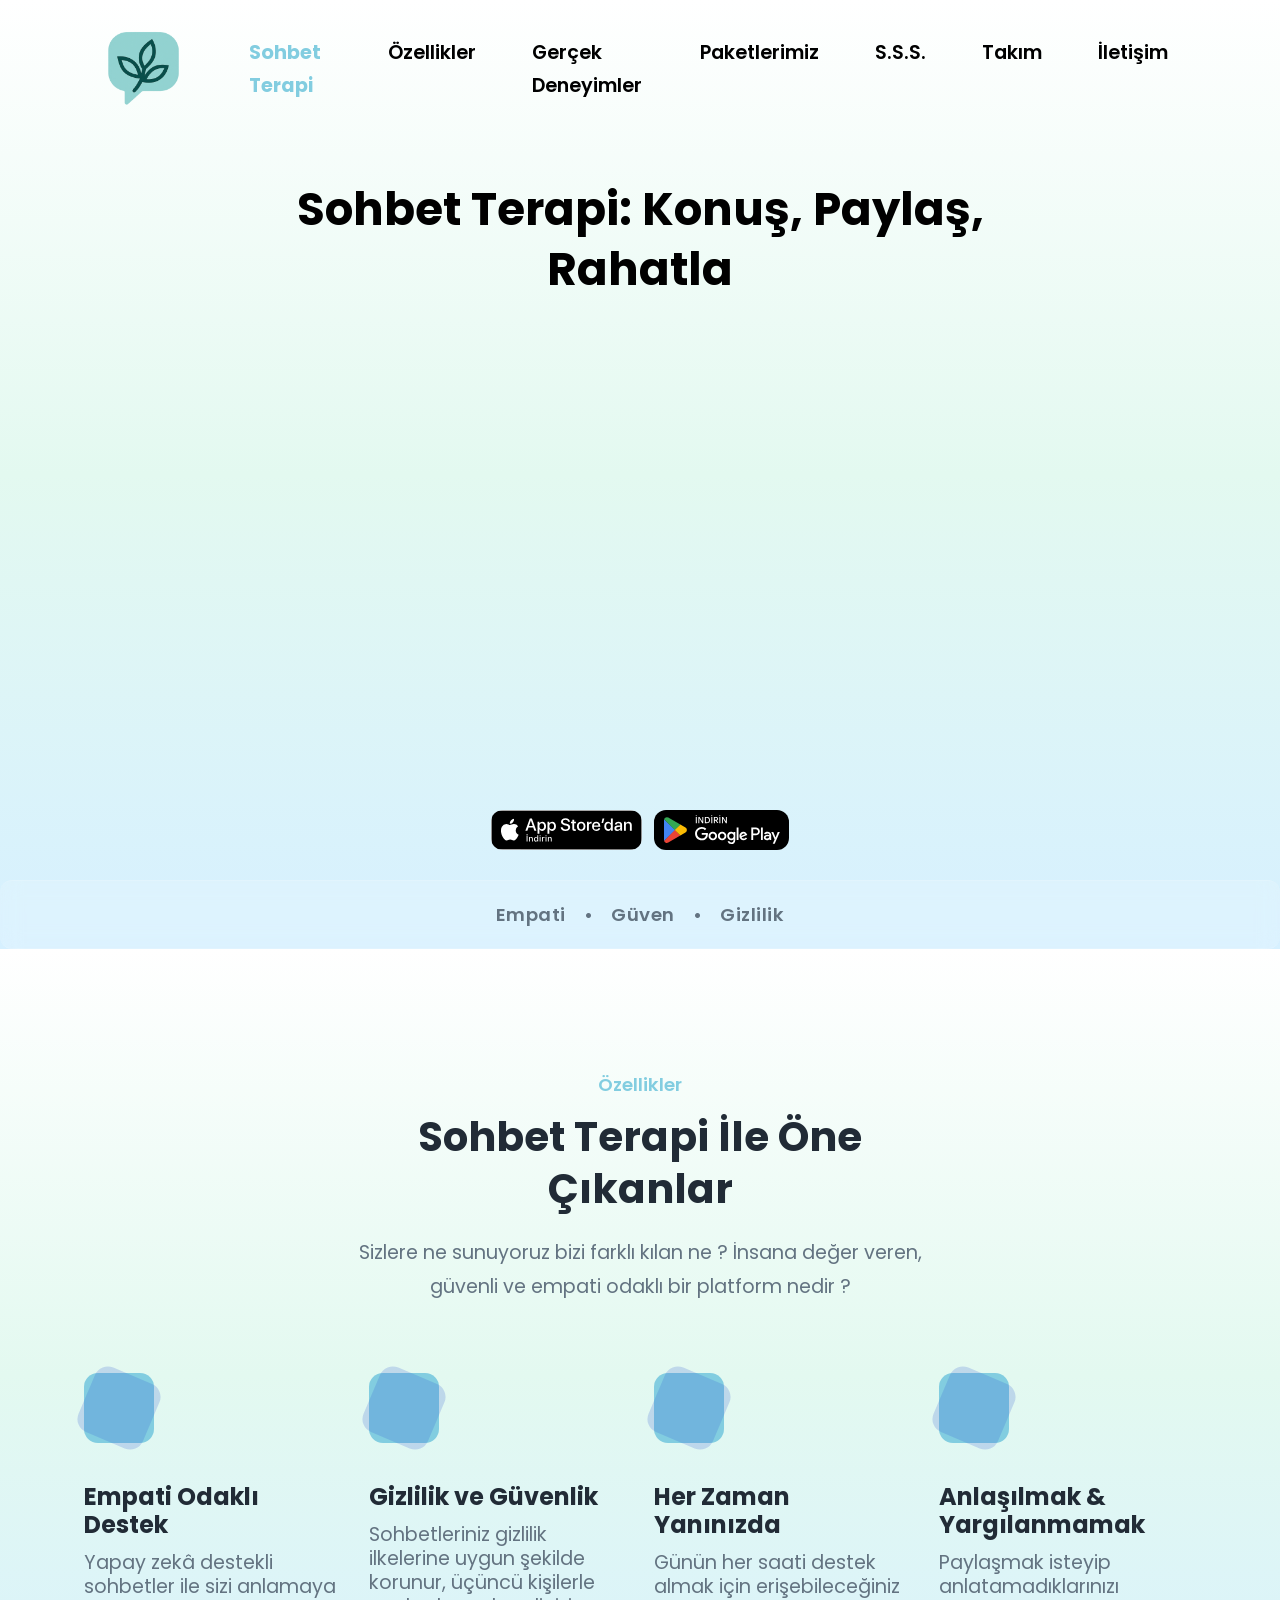
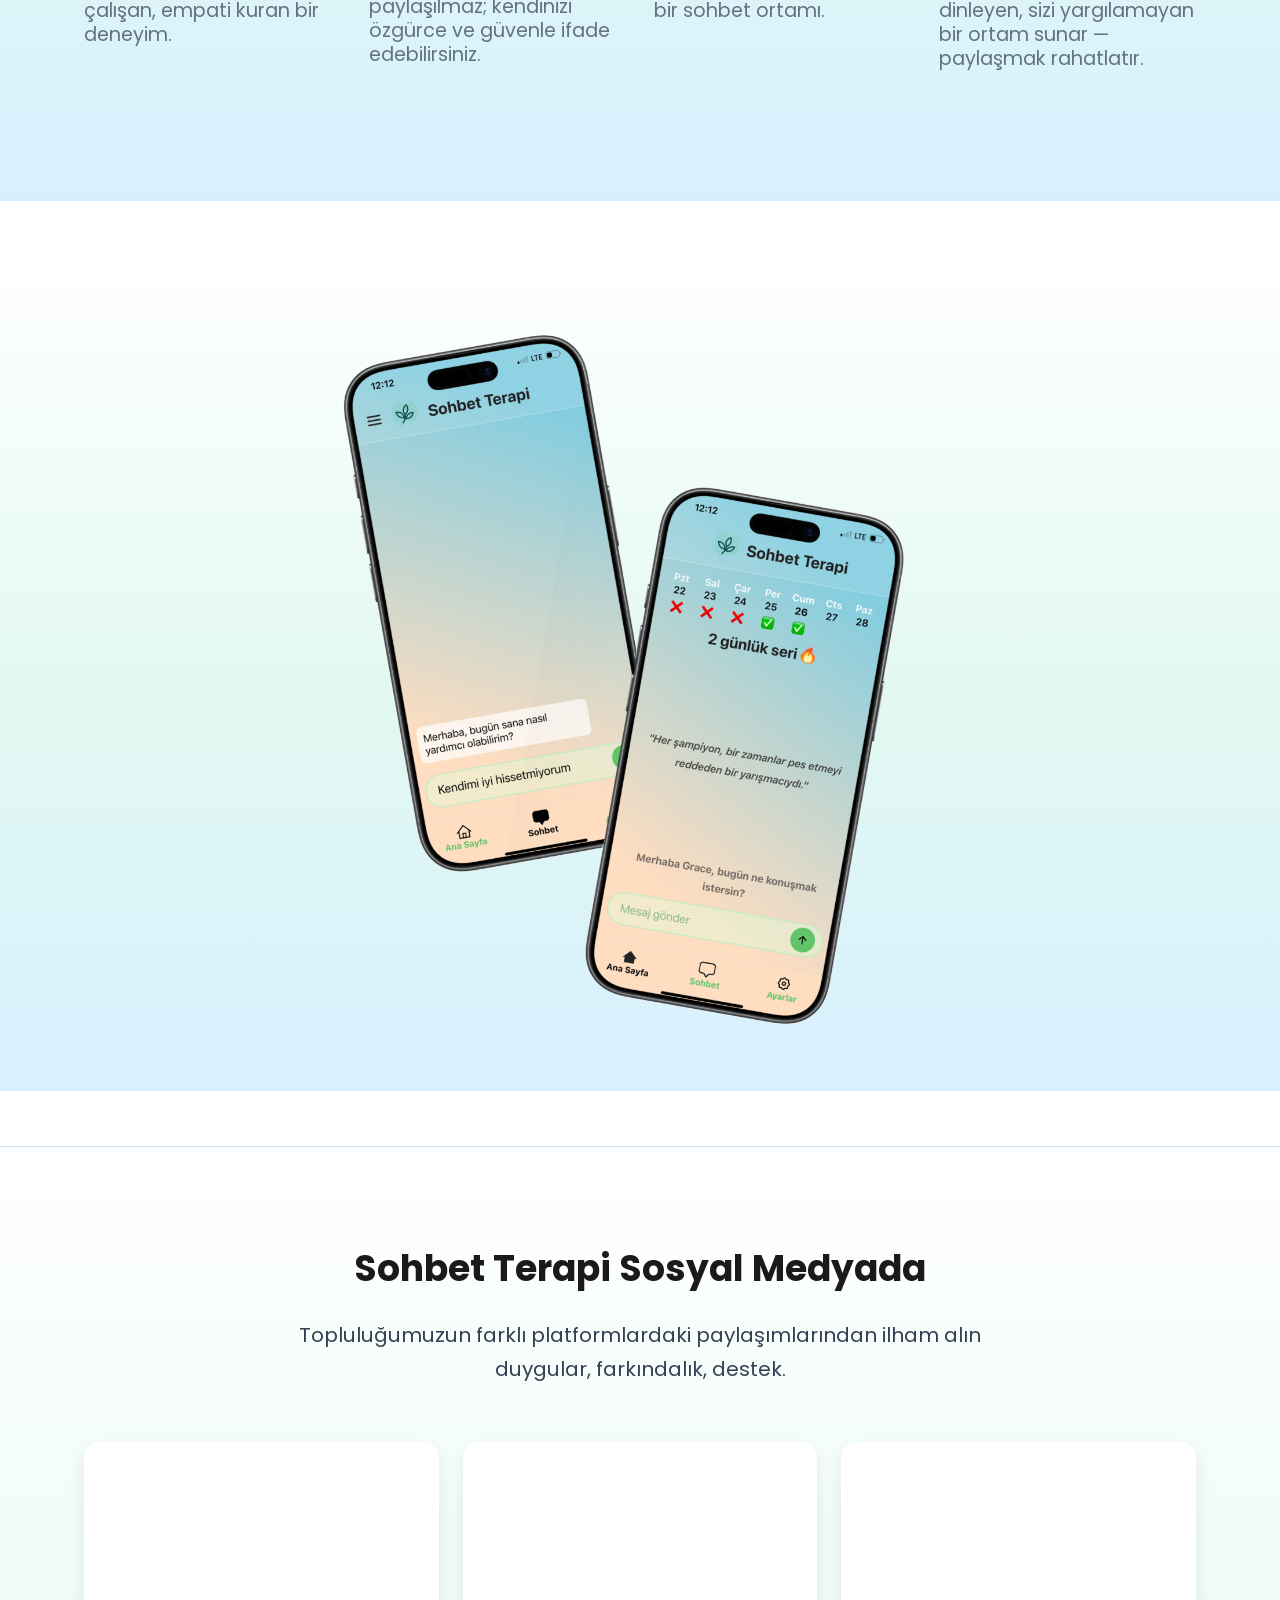
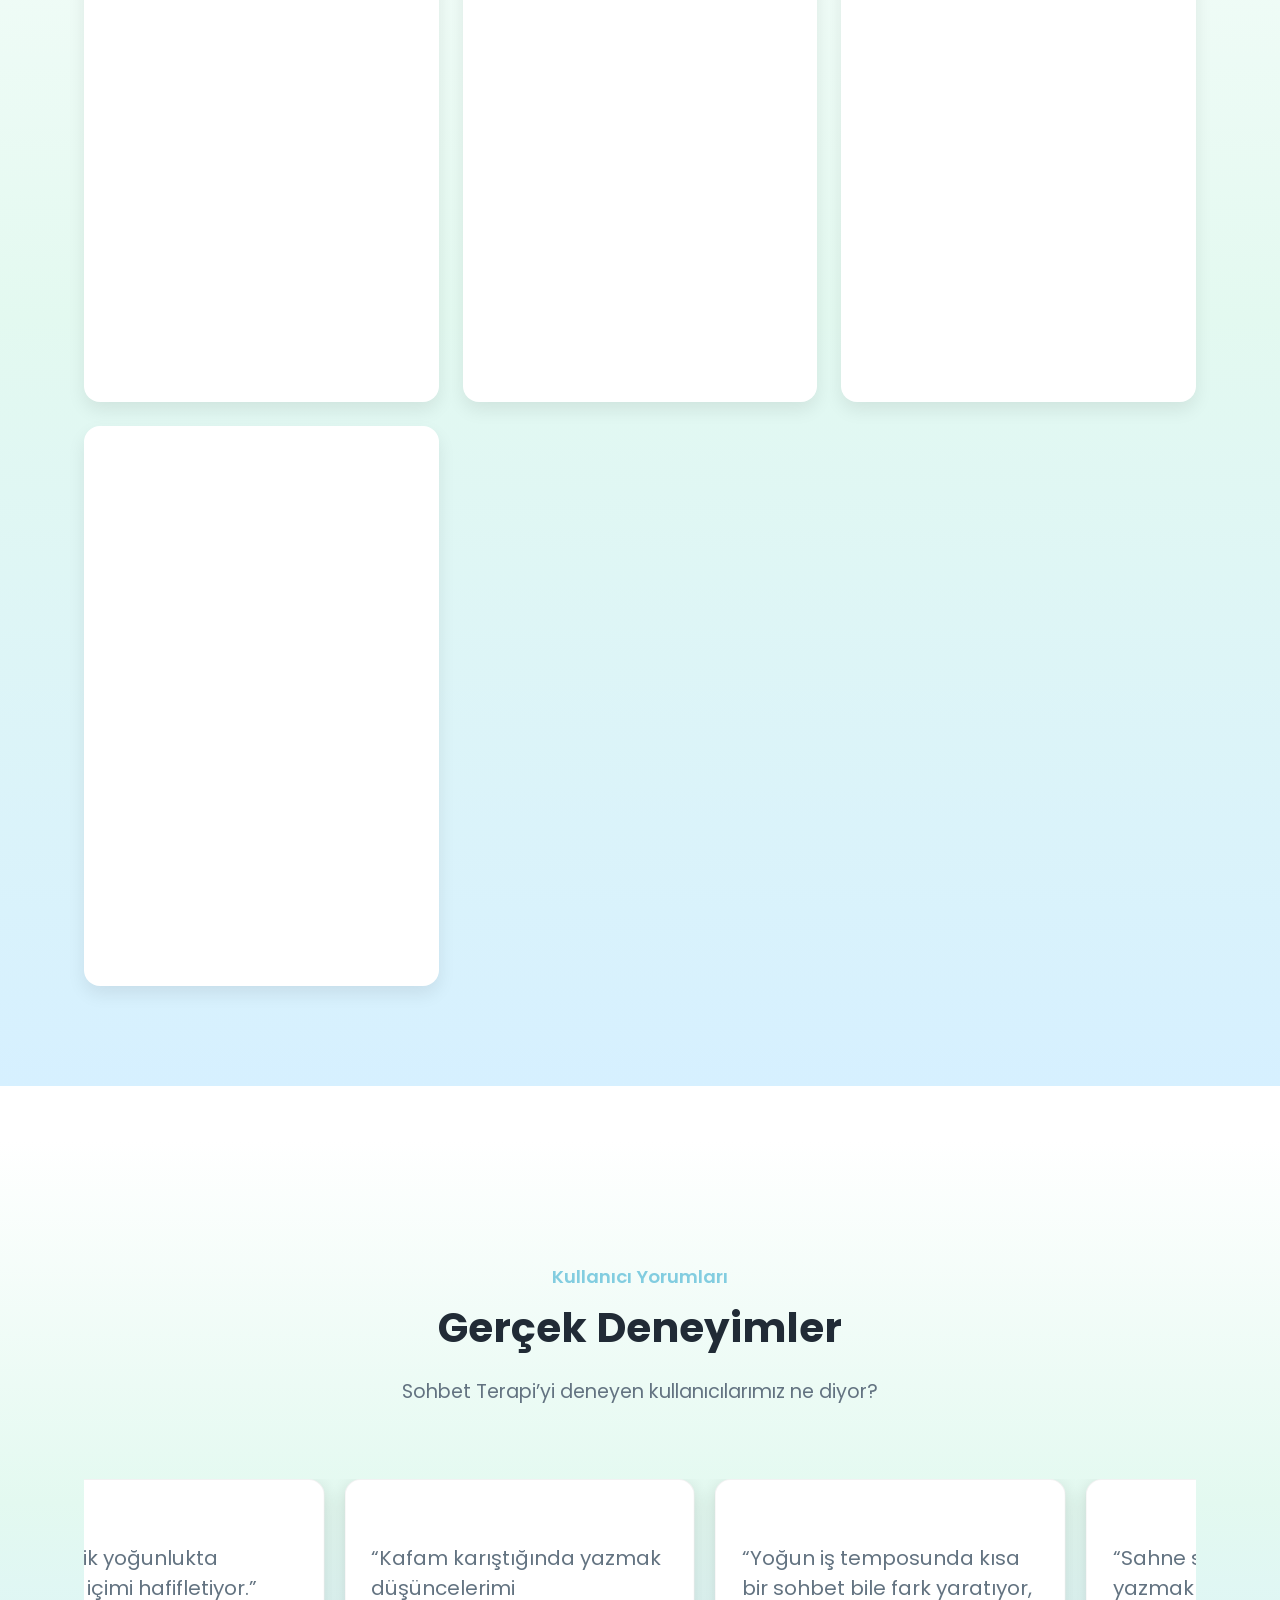
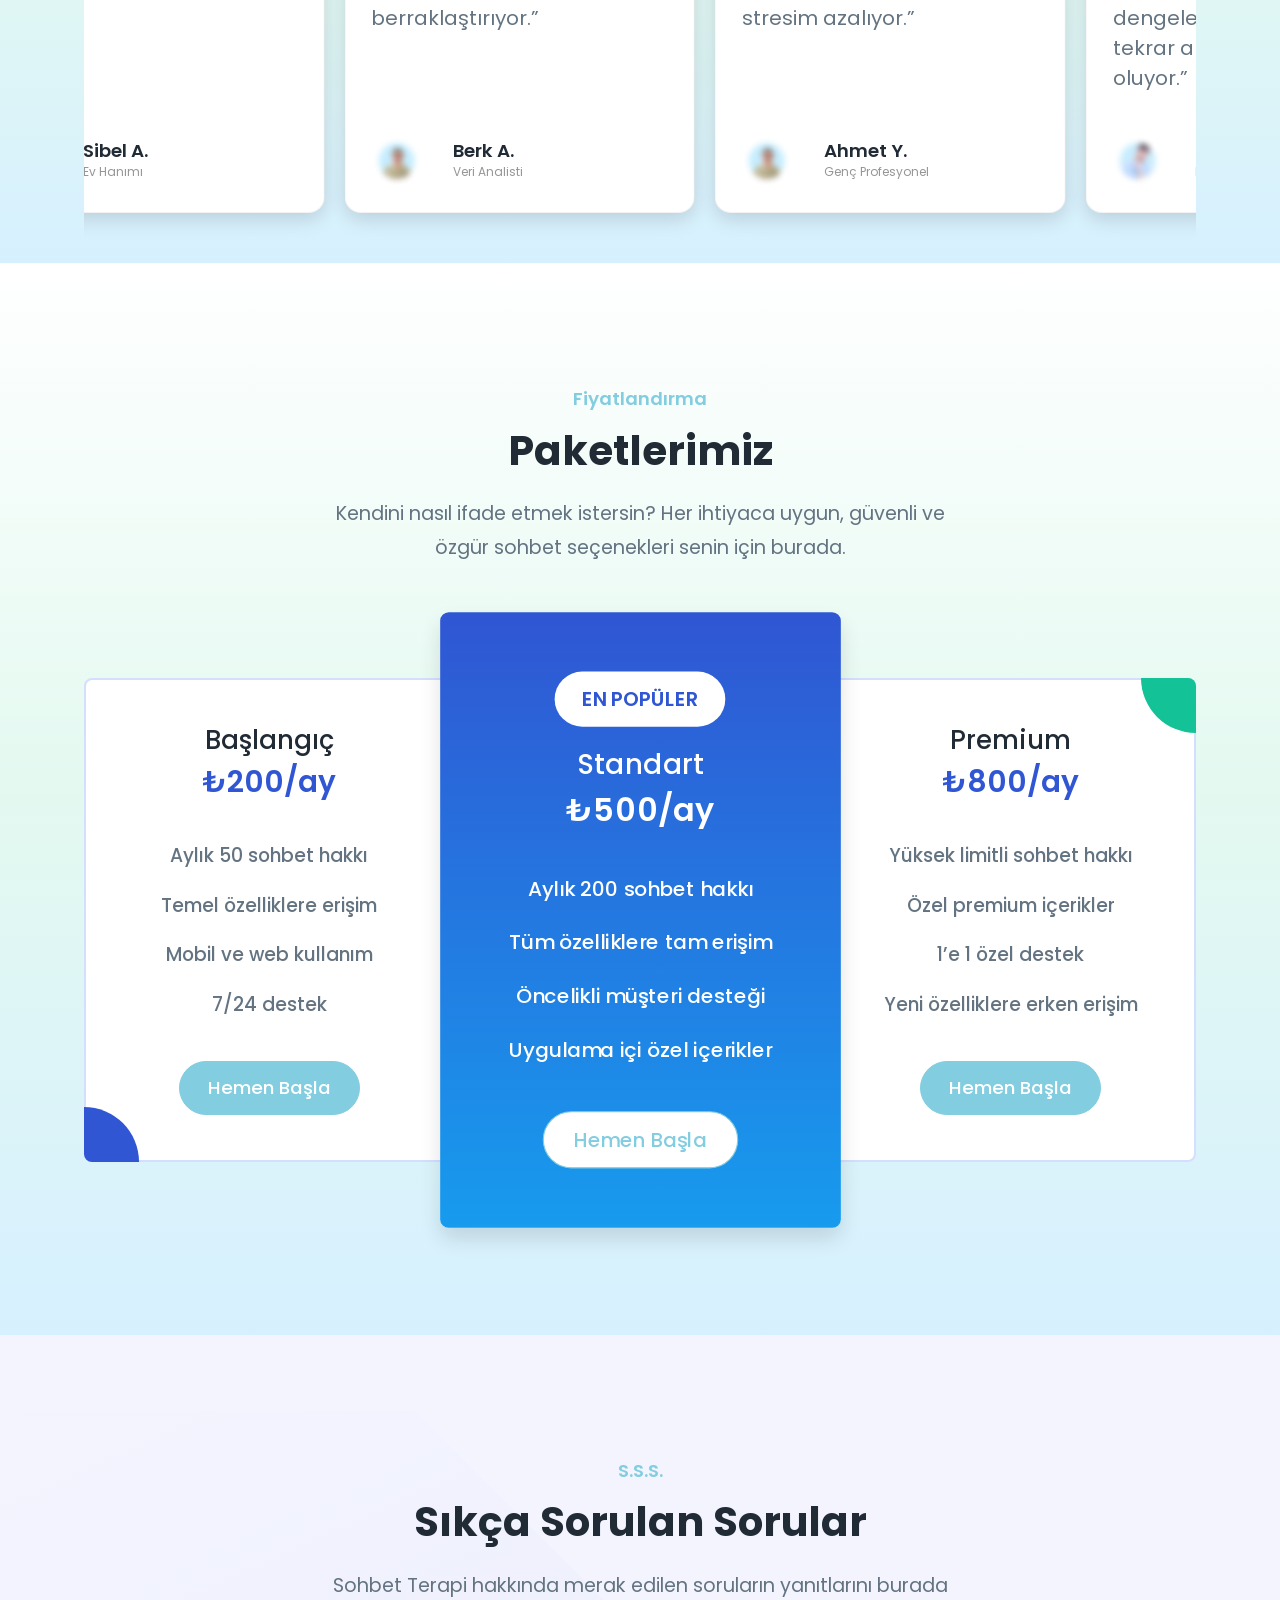
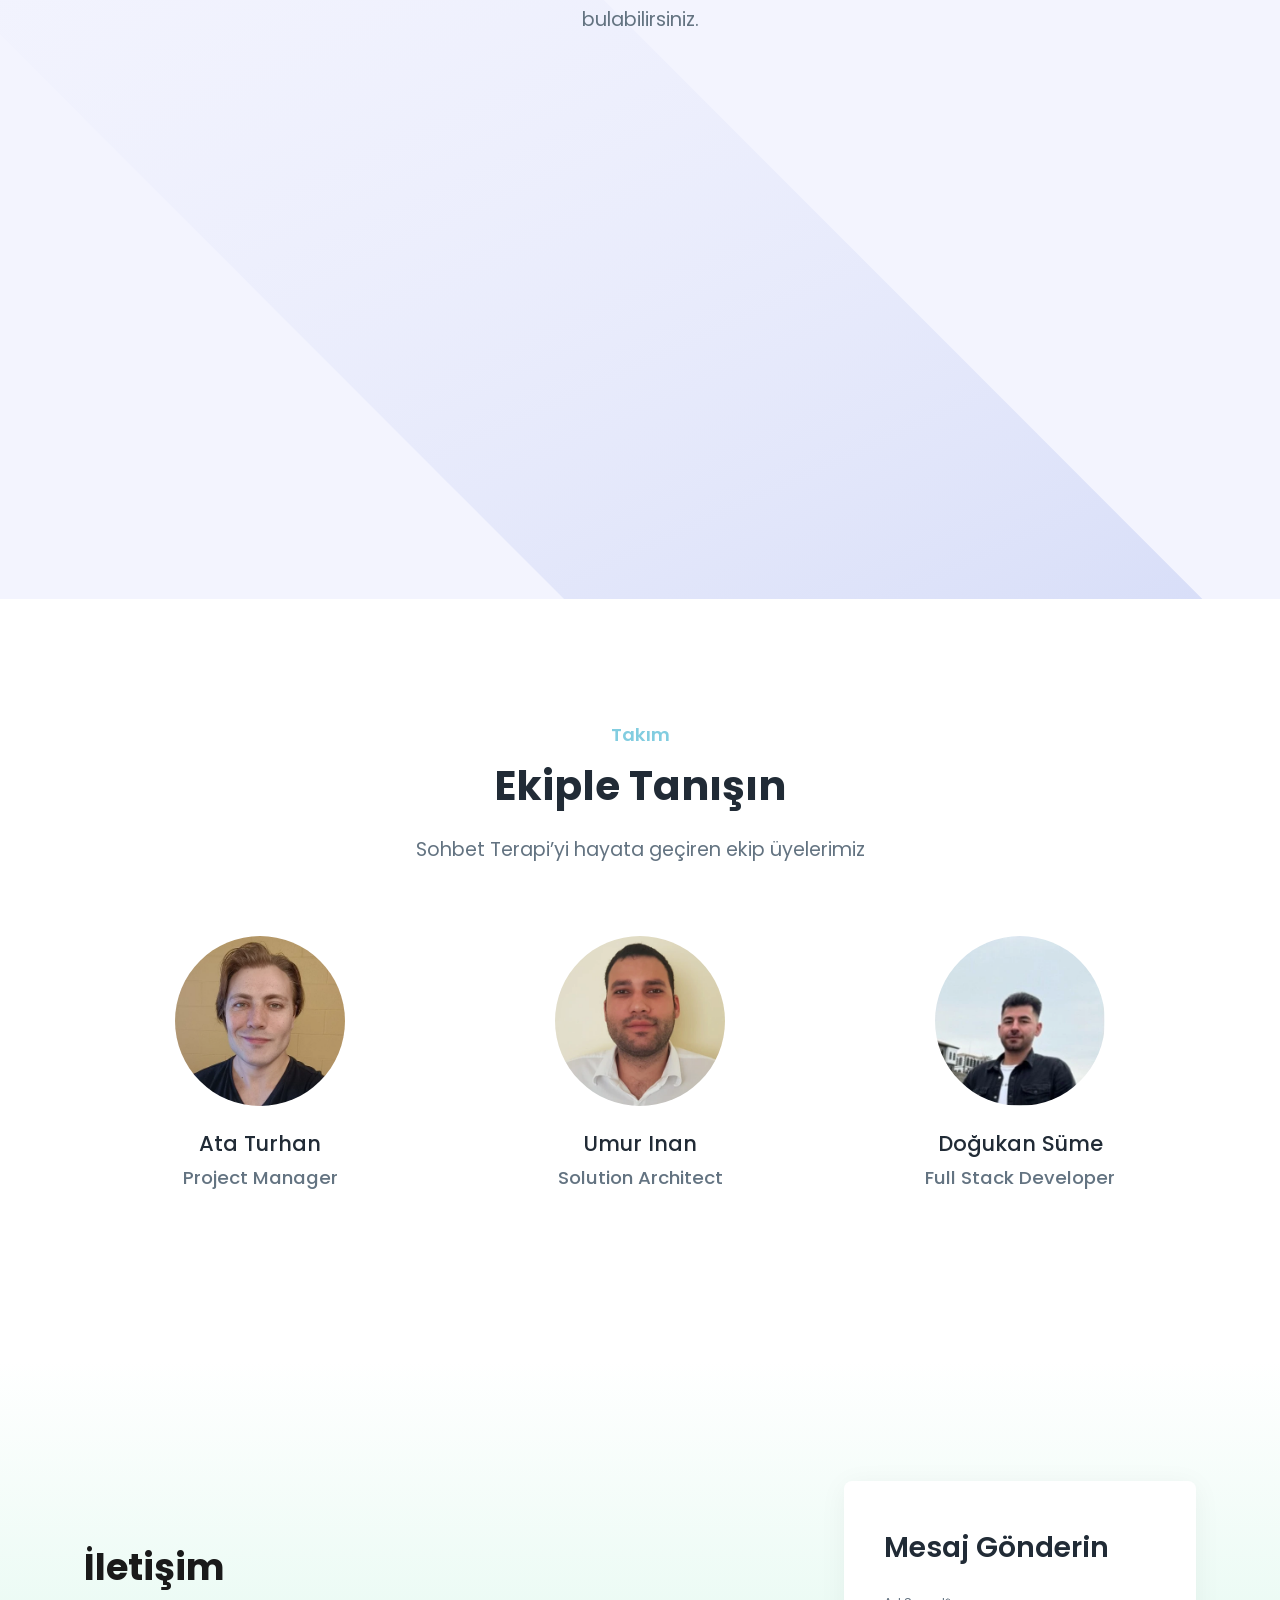
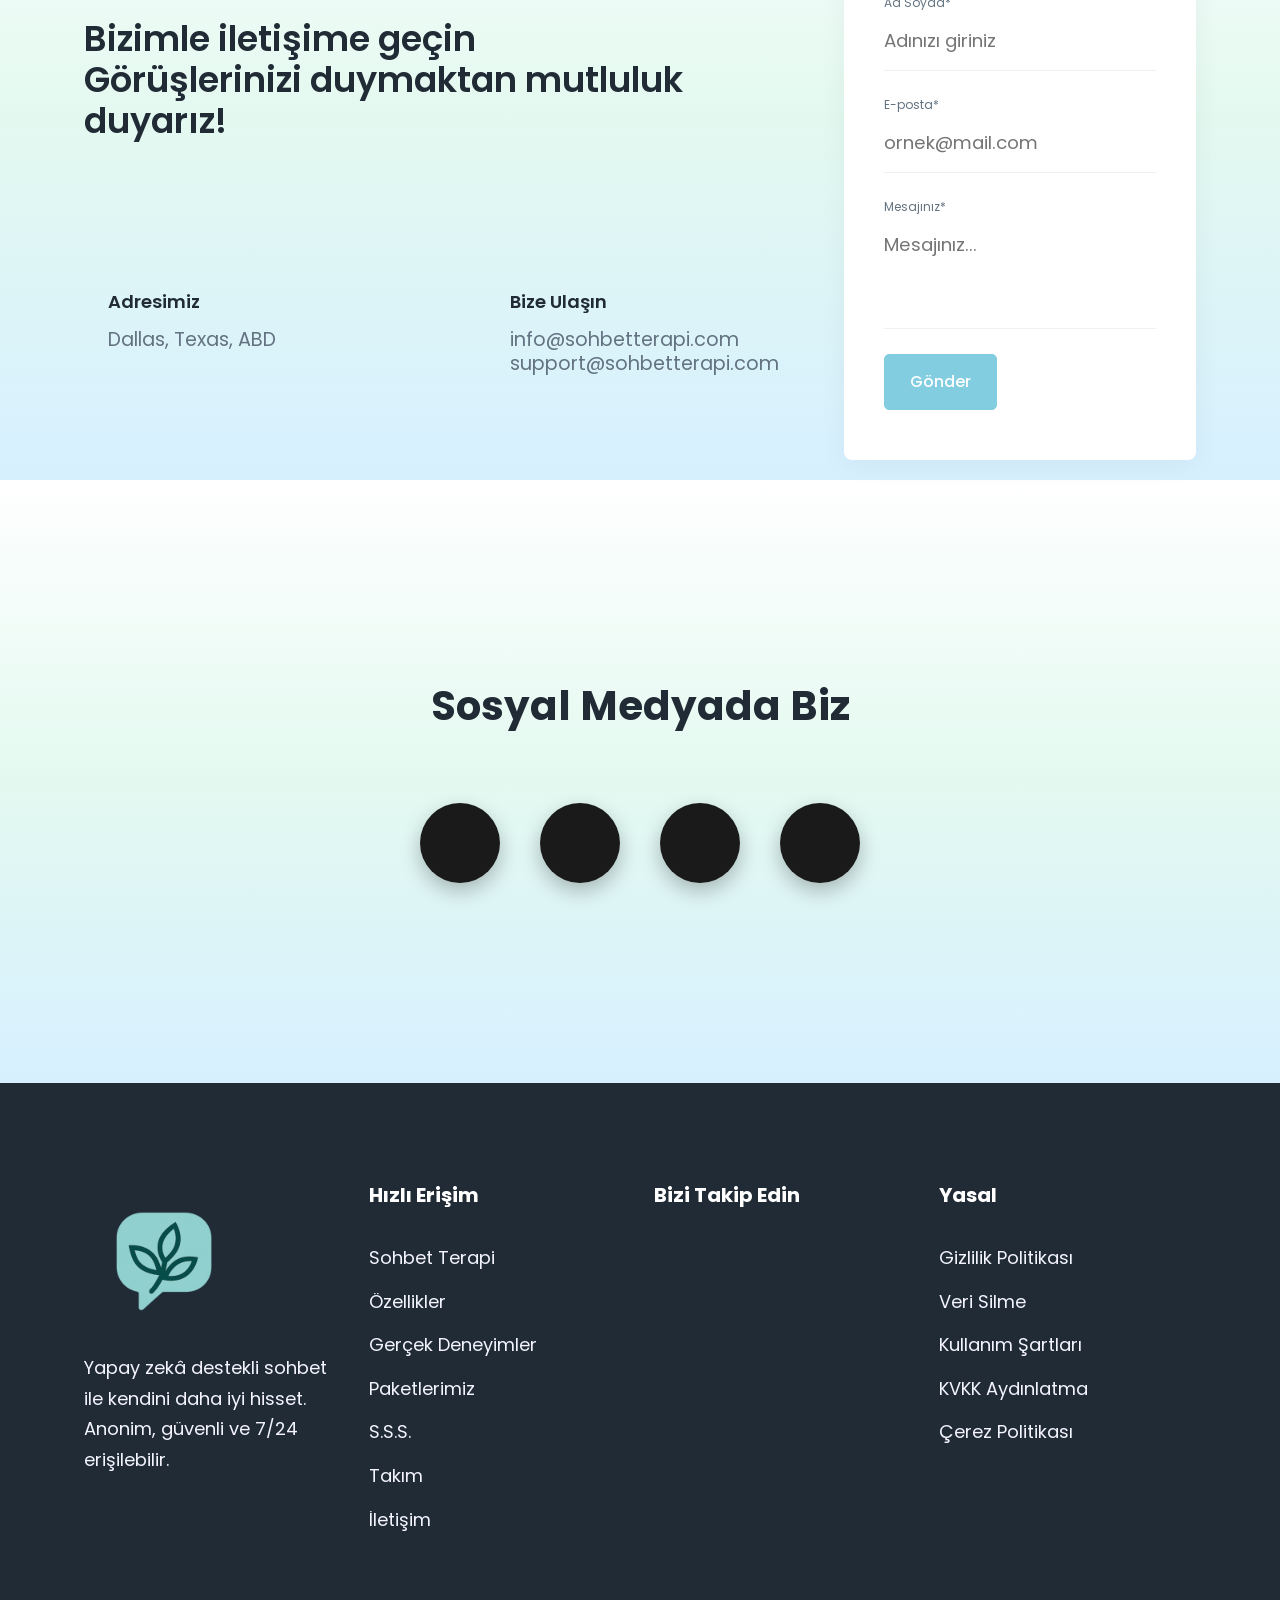
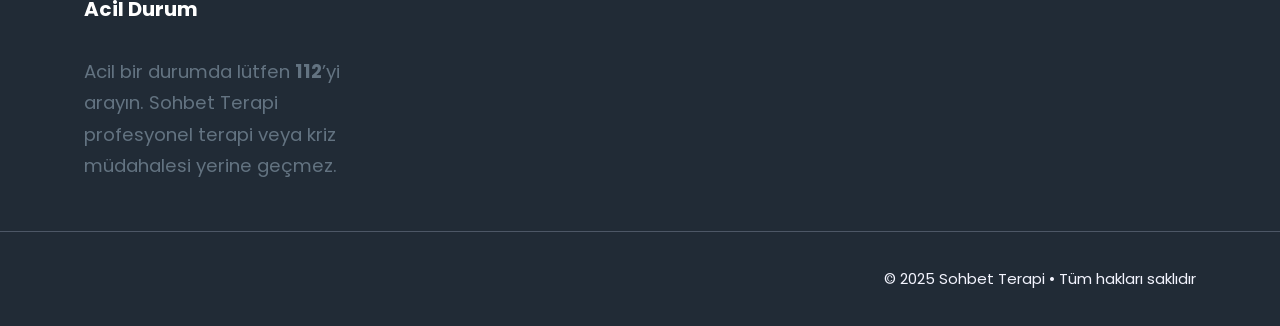
==== commit 0b883a24: "privacy bug fix" ====
--- a/index.html
+++ b/index.html
@@ -983,8 +983,8 @@
                         <div class="ud-widget">
                             <h5 class="ud-widget-title">Yasal</h5>
                             <ul class="ud-widget-links">
-                                <li><a href="privacy-policy.html">Gizlilik Politikası</a></li>
-                                <li><a href="data-deletion.html">Veri Silme</a></li>
+                                <li><a href="/privacy-policy.html">Gizlilik Politikası</a></li>
+                                <li><a href="/data-deletion.html">Veri Silme</a></li>
                                 <li><a href="/footer-pages/terms.html">Kullanım Şartları</a></li>
                                 <li><a href="/footer-pages/kvkk.html">KVKK Aydınlatma</a></li>
                                 <li><a href="/footer-pages/cookies.html">Çerez Politikası</a></li>
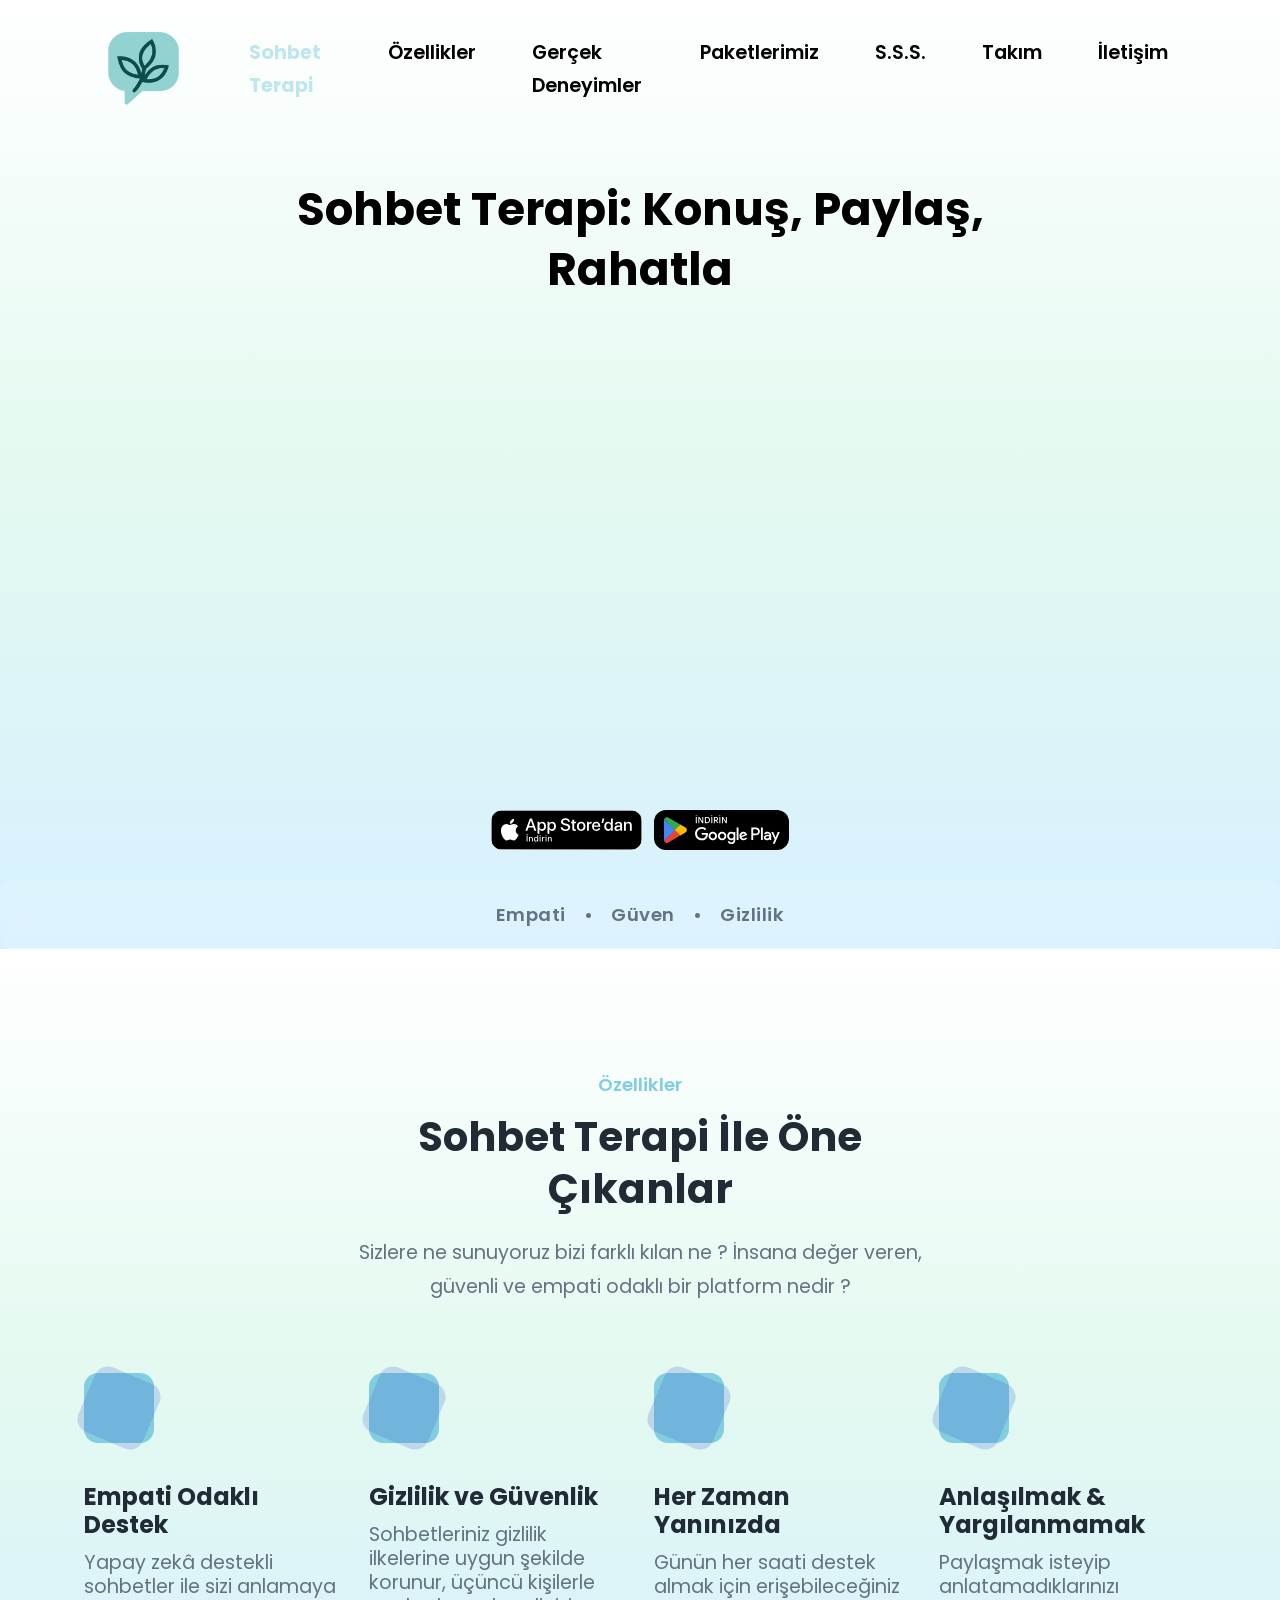
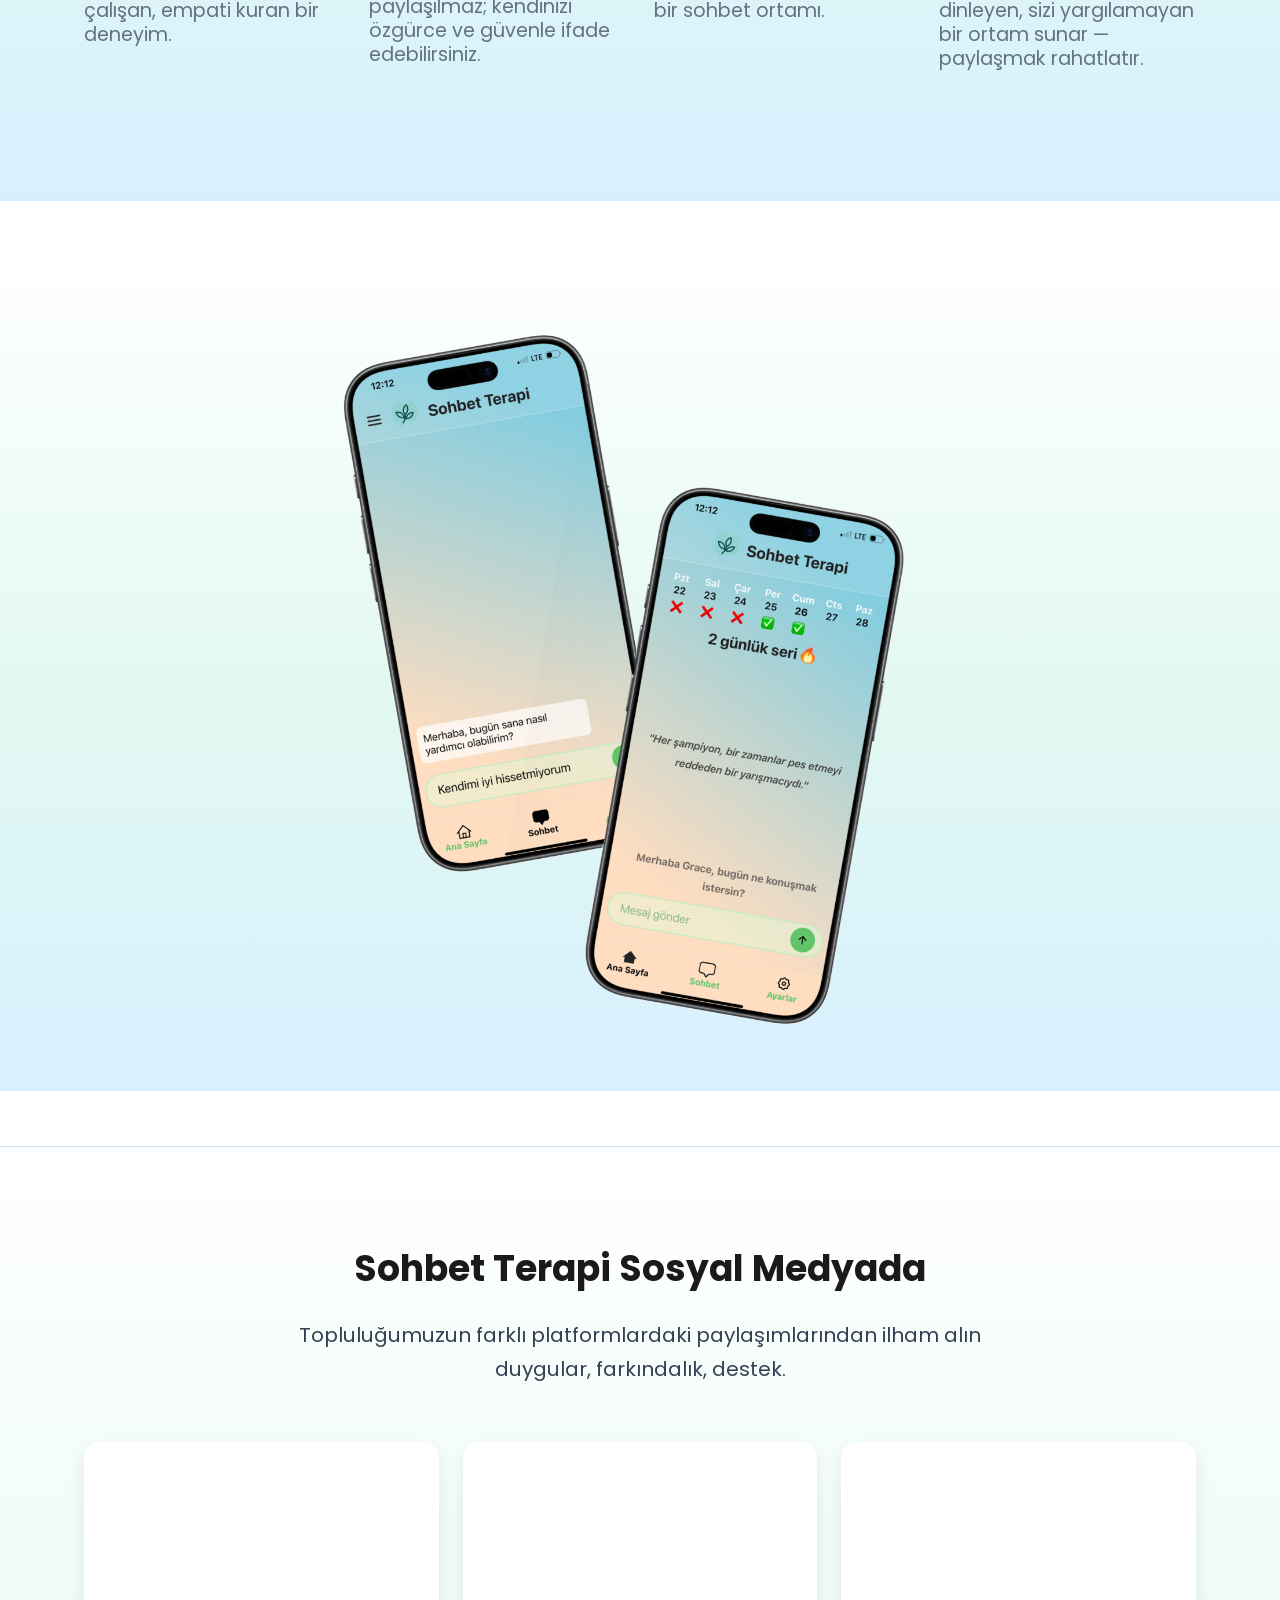
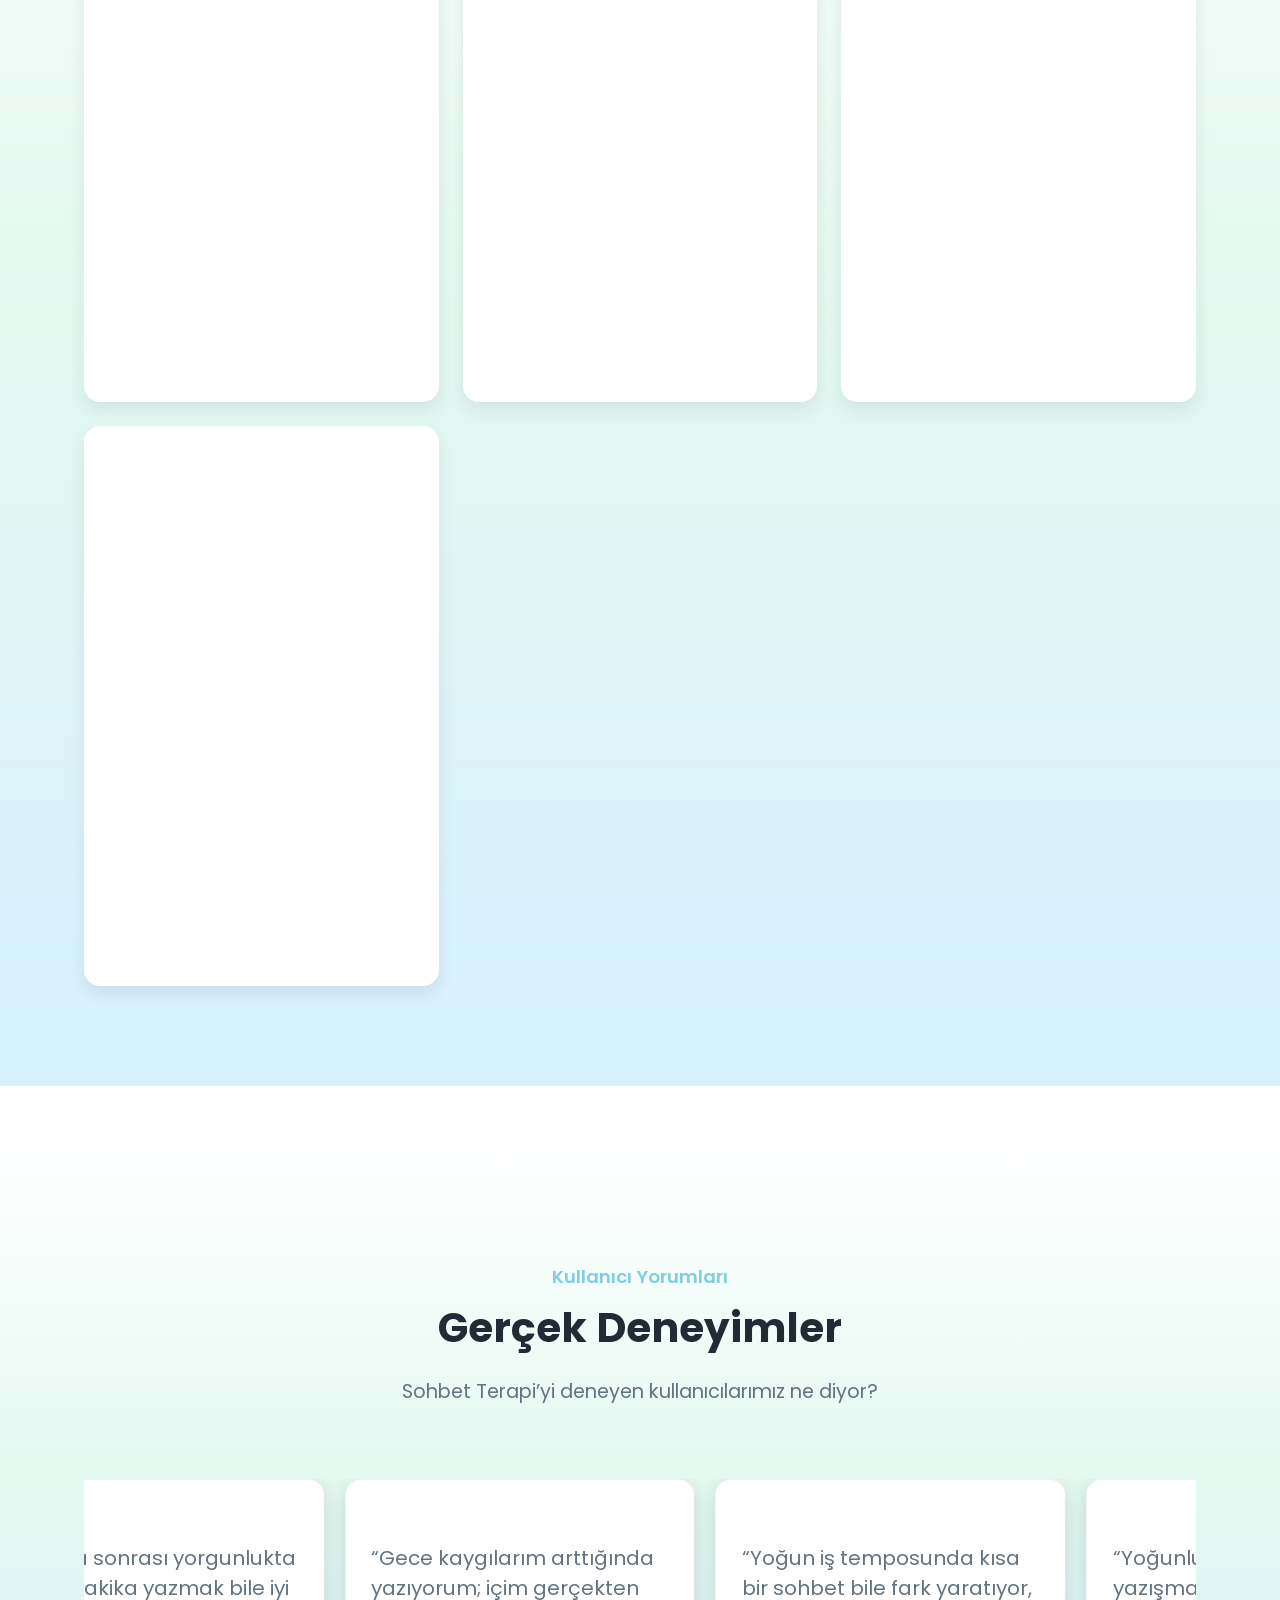
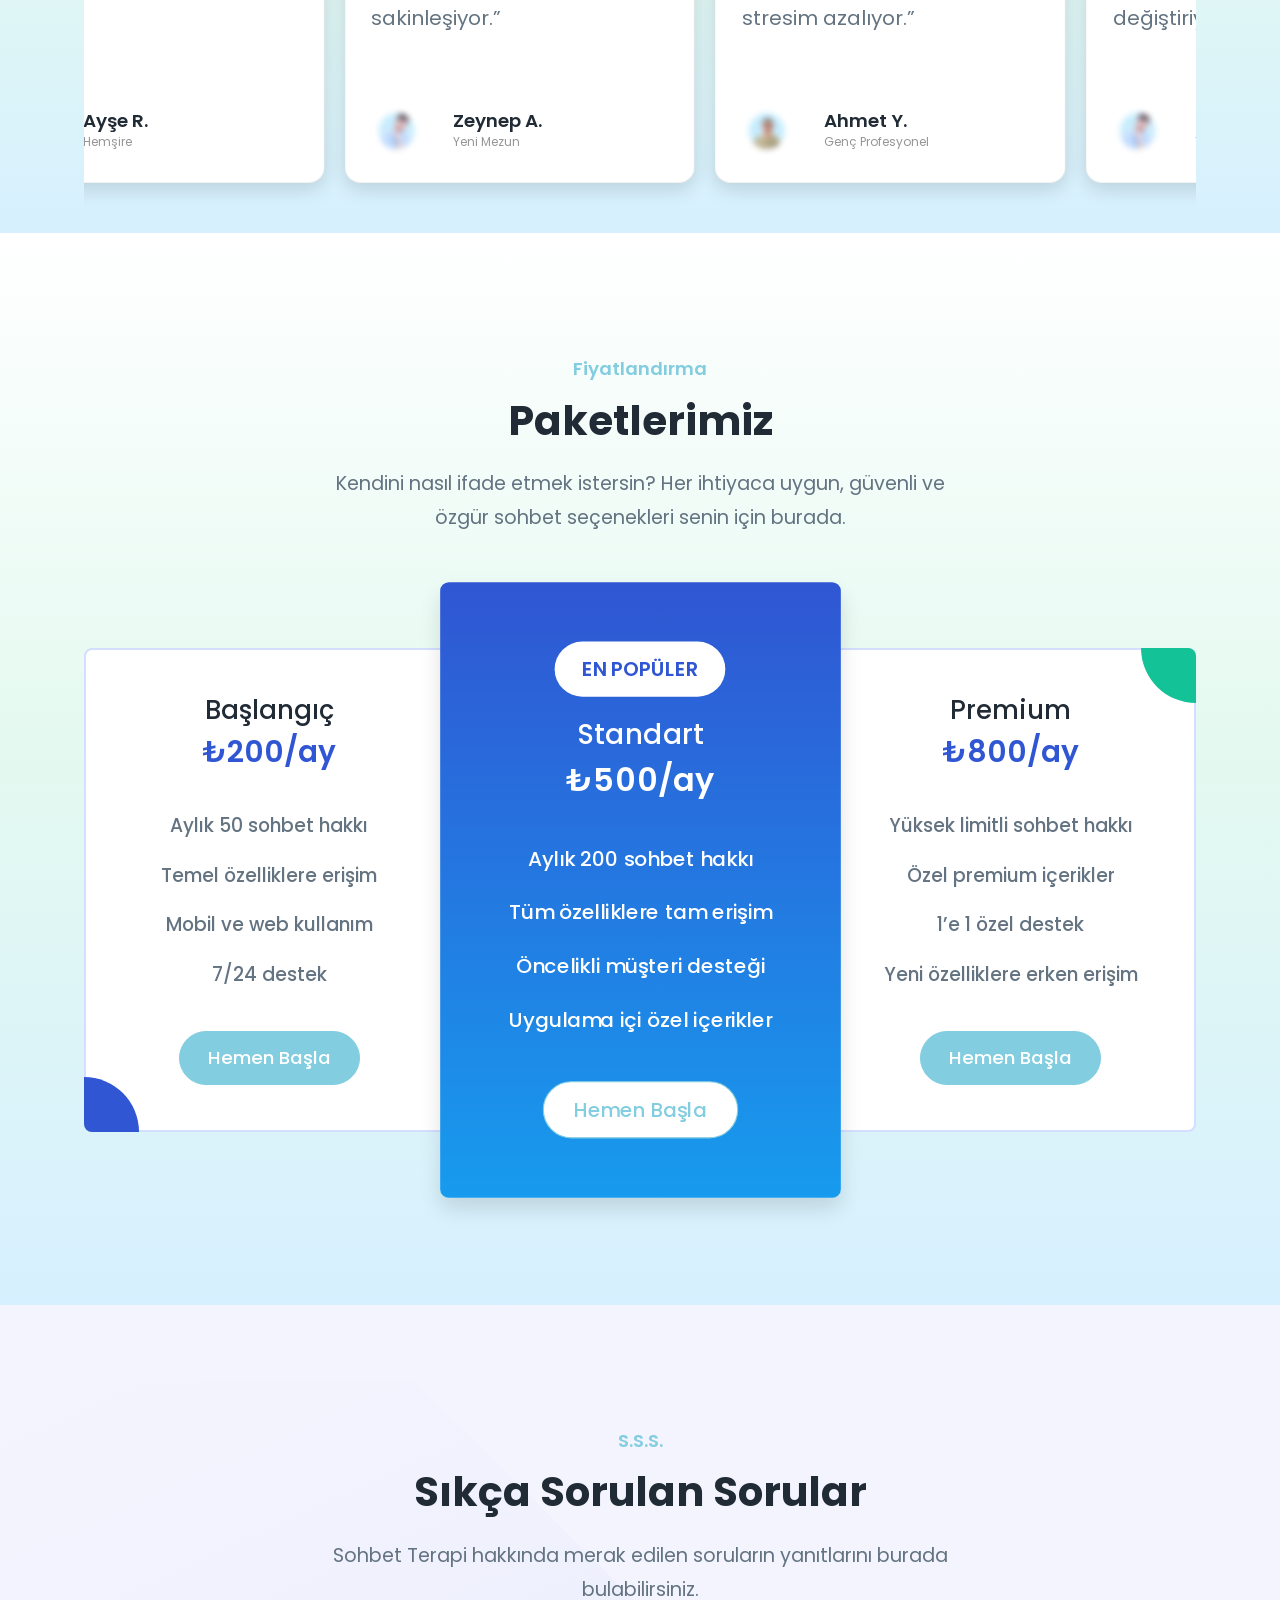
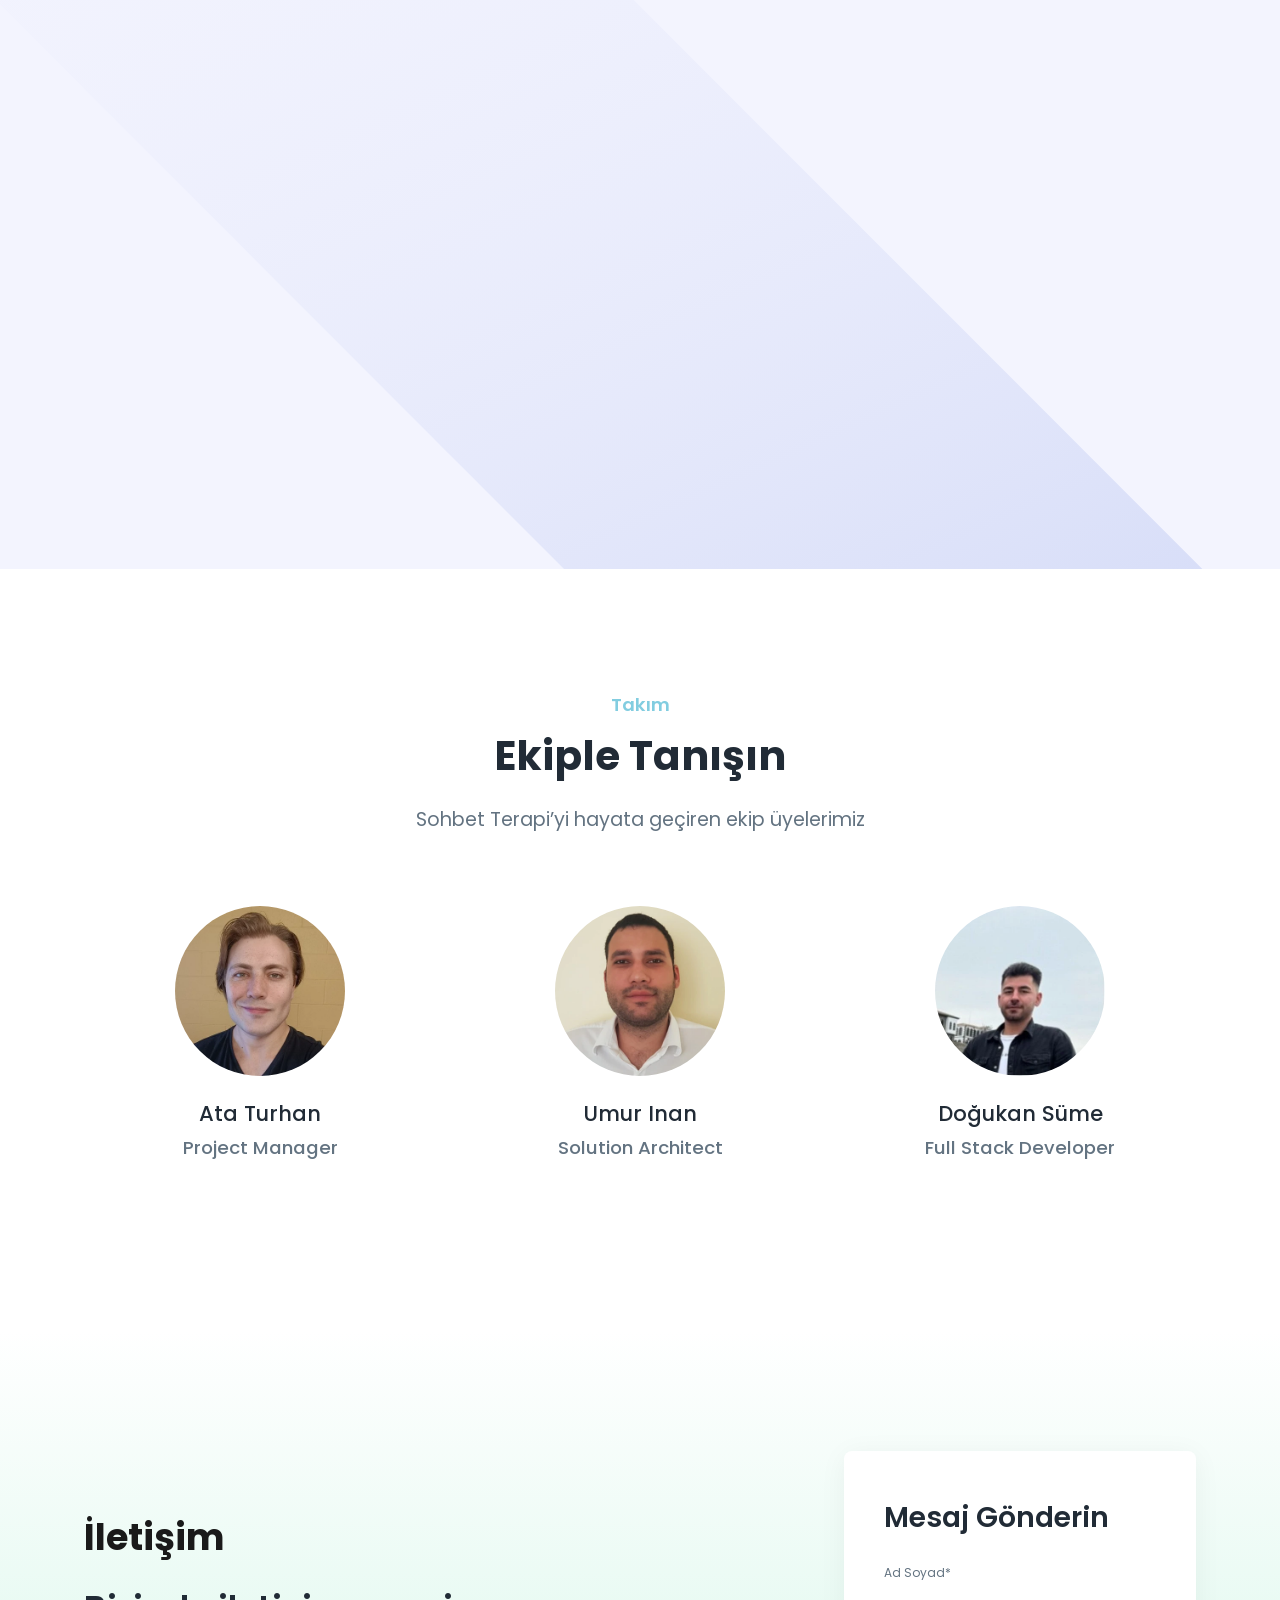
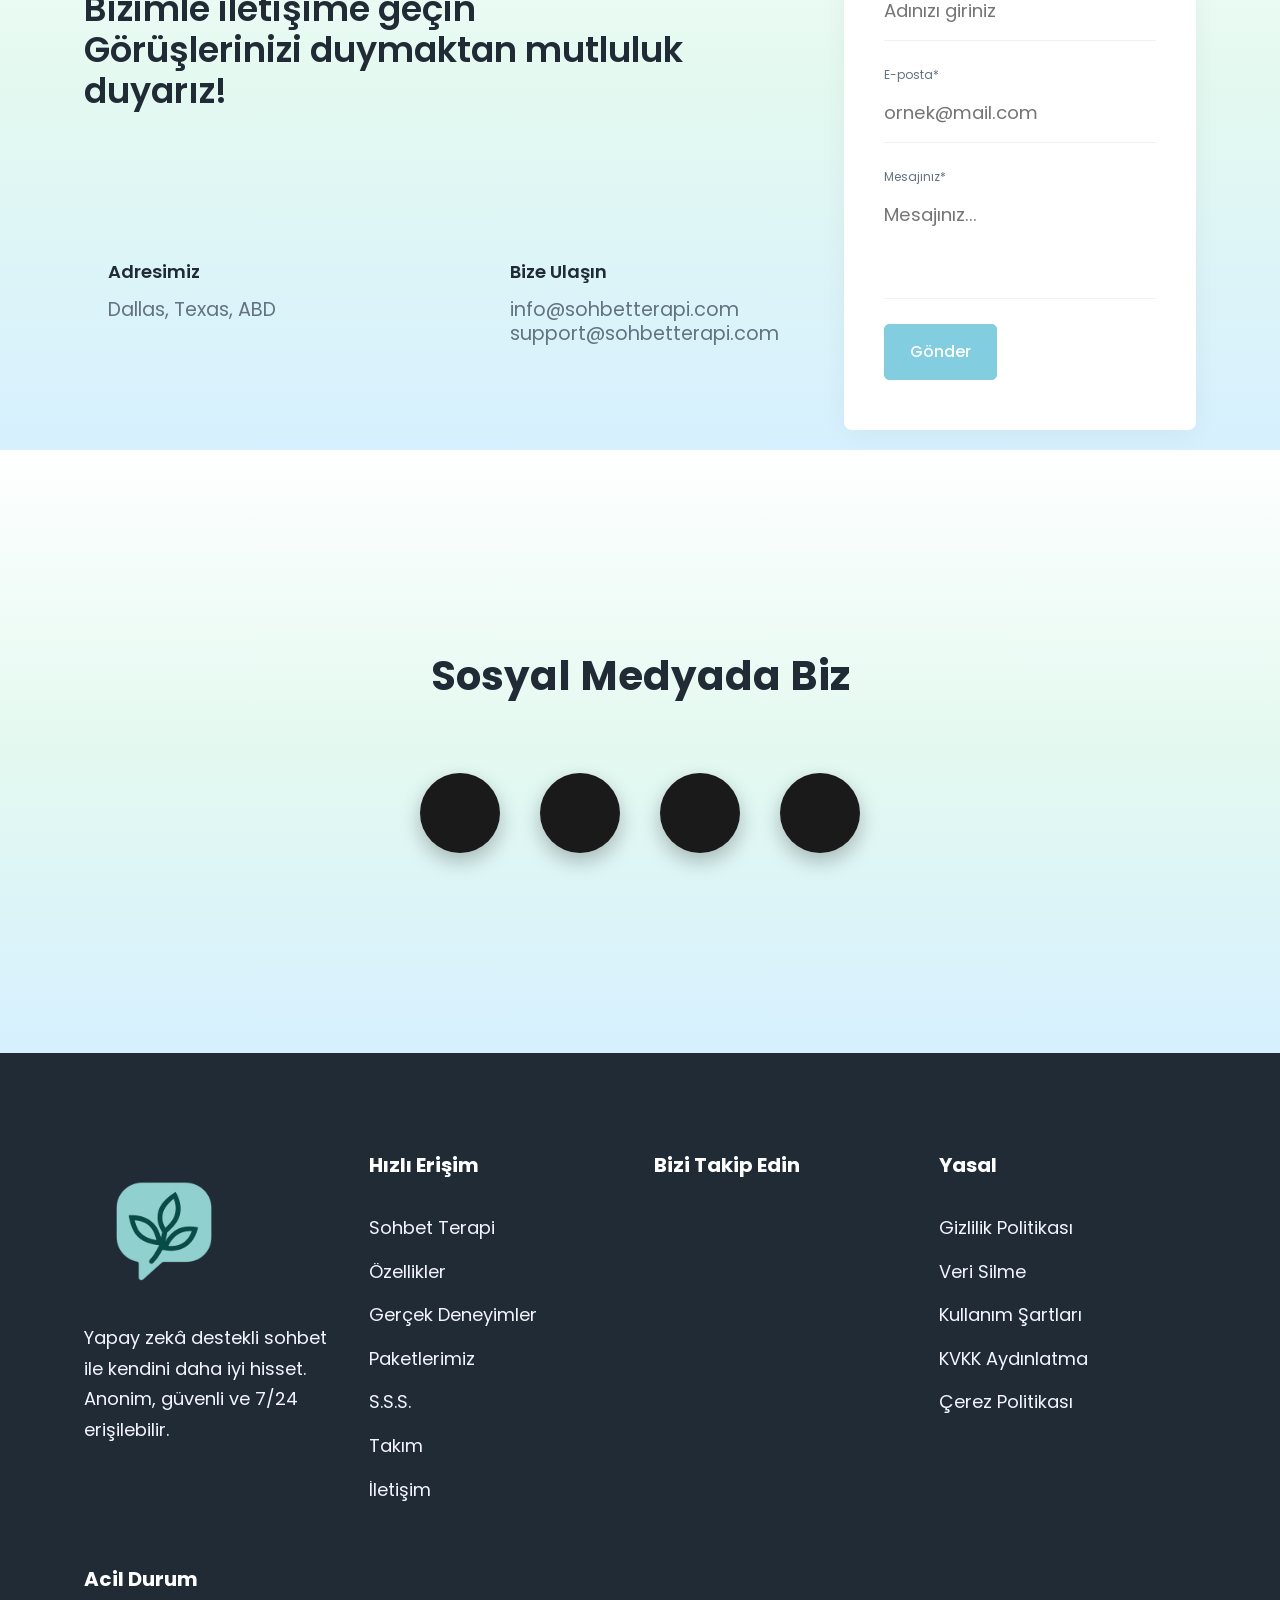
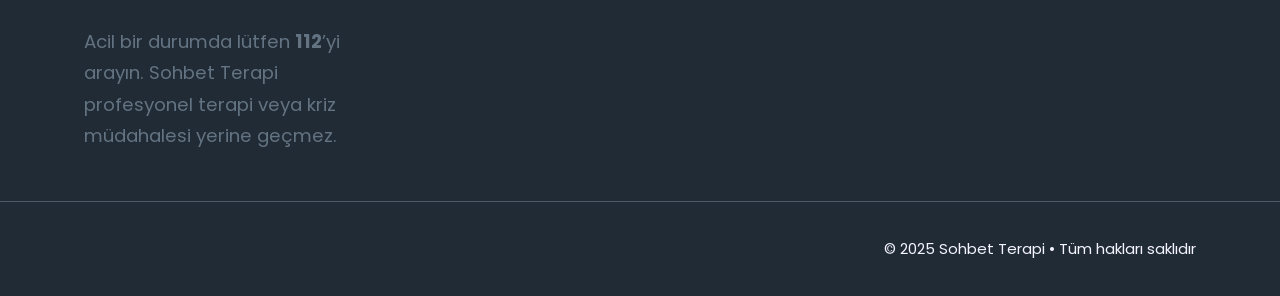
==== commit 9a508c4d: "gtag updated" ====
--- a/index.html
+++ b/index.html
@@ -16,13 +16,13 @@
     <meta name="viewport" content="width=device-width, initial-scale=1.0" />
     
     <!-- Google tag (gtag.js) -->
-    <script async src="https://www.googletagmanager.com/gtag/js?id=G-8TRDX3SEH4"></script>
+    <script async src="https://www.googletagmanager.com/gtag/js?id=G-3SE53Z2S2Z"></script>
     <script>
       window.dataLayer = window.dataLayer || [];
       function gtag(){dataLayer.push(arguments);}
       gtag('js', new Date());
 
-      gtag('config', 'G-8TRDX3SEH4');
+      gtag('config', 'G-3SE53Z2S2Z');
     </script>
     
       <!-- Primary Title -->
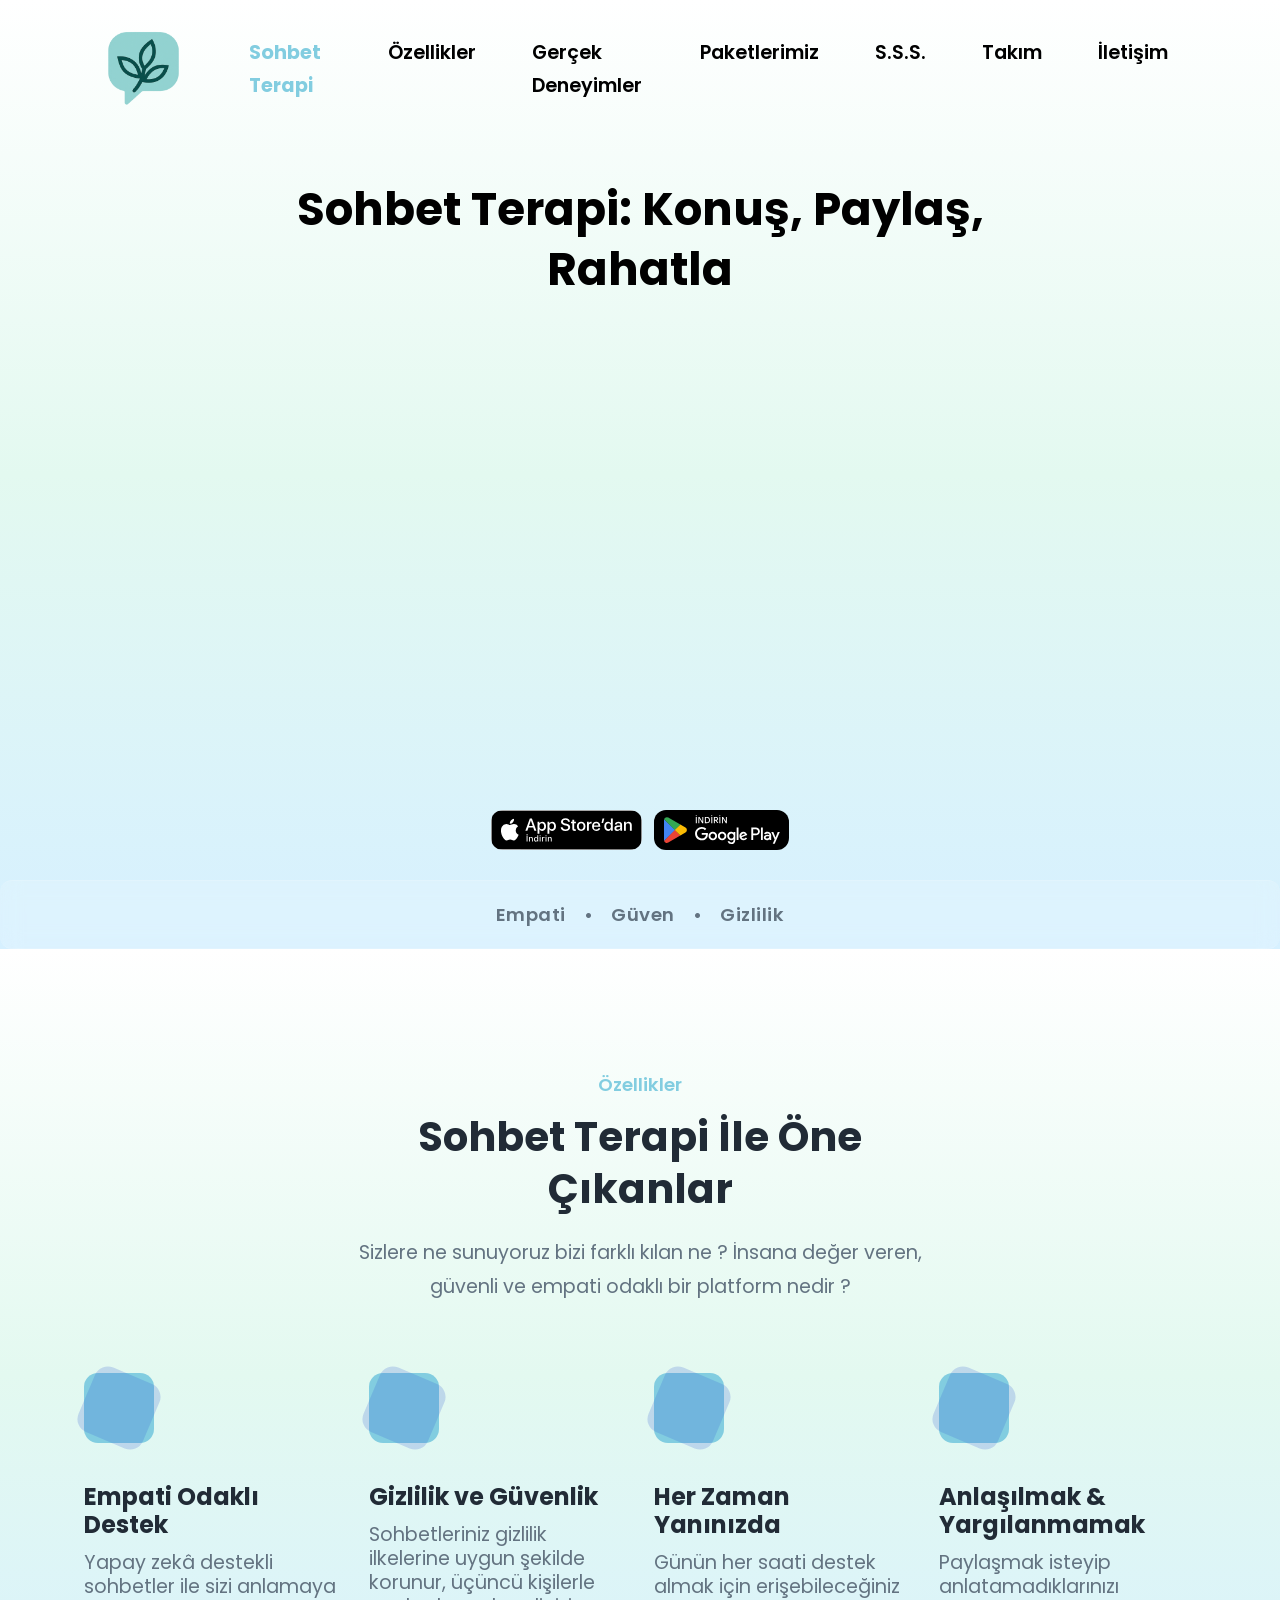
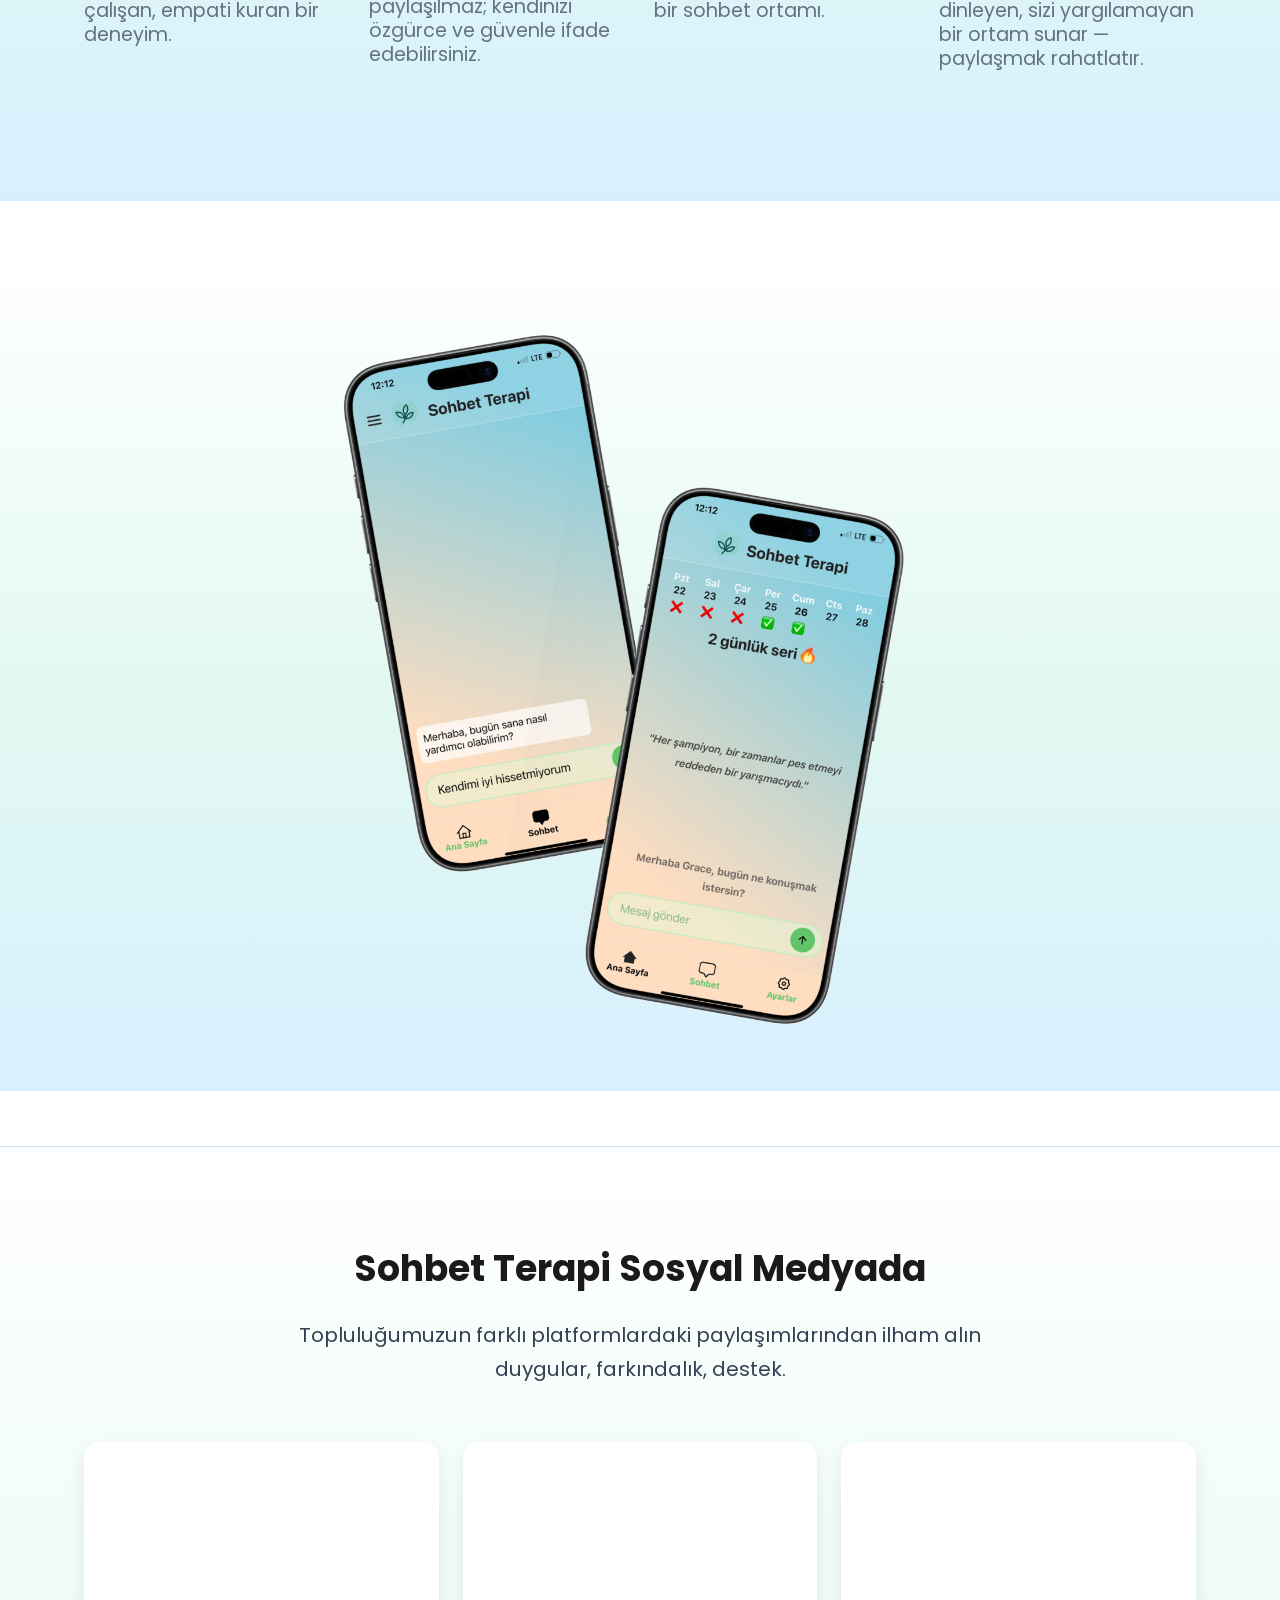
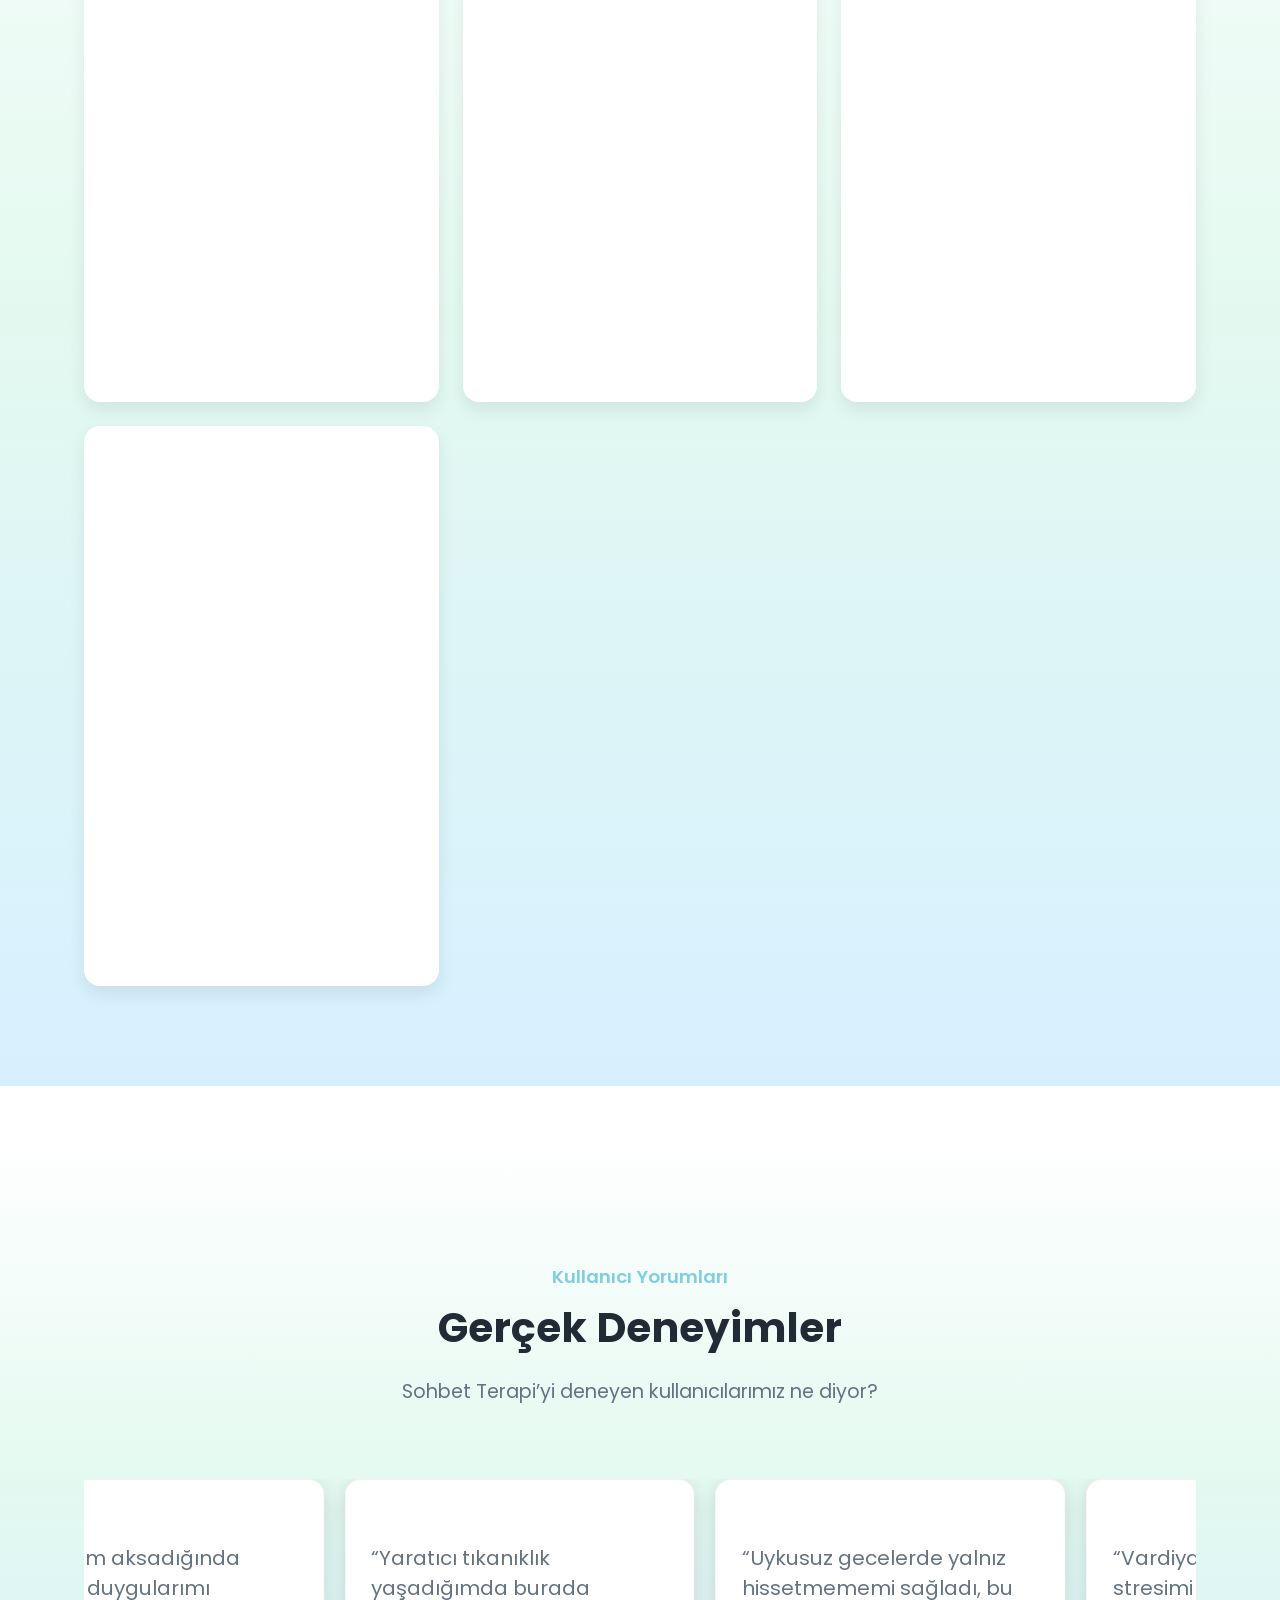
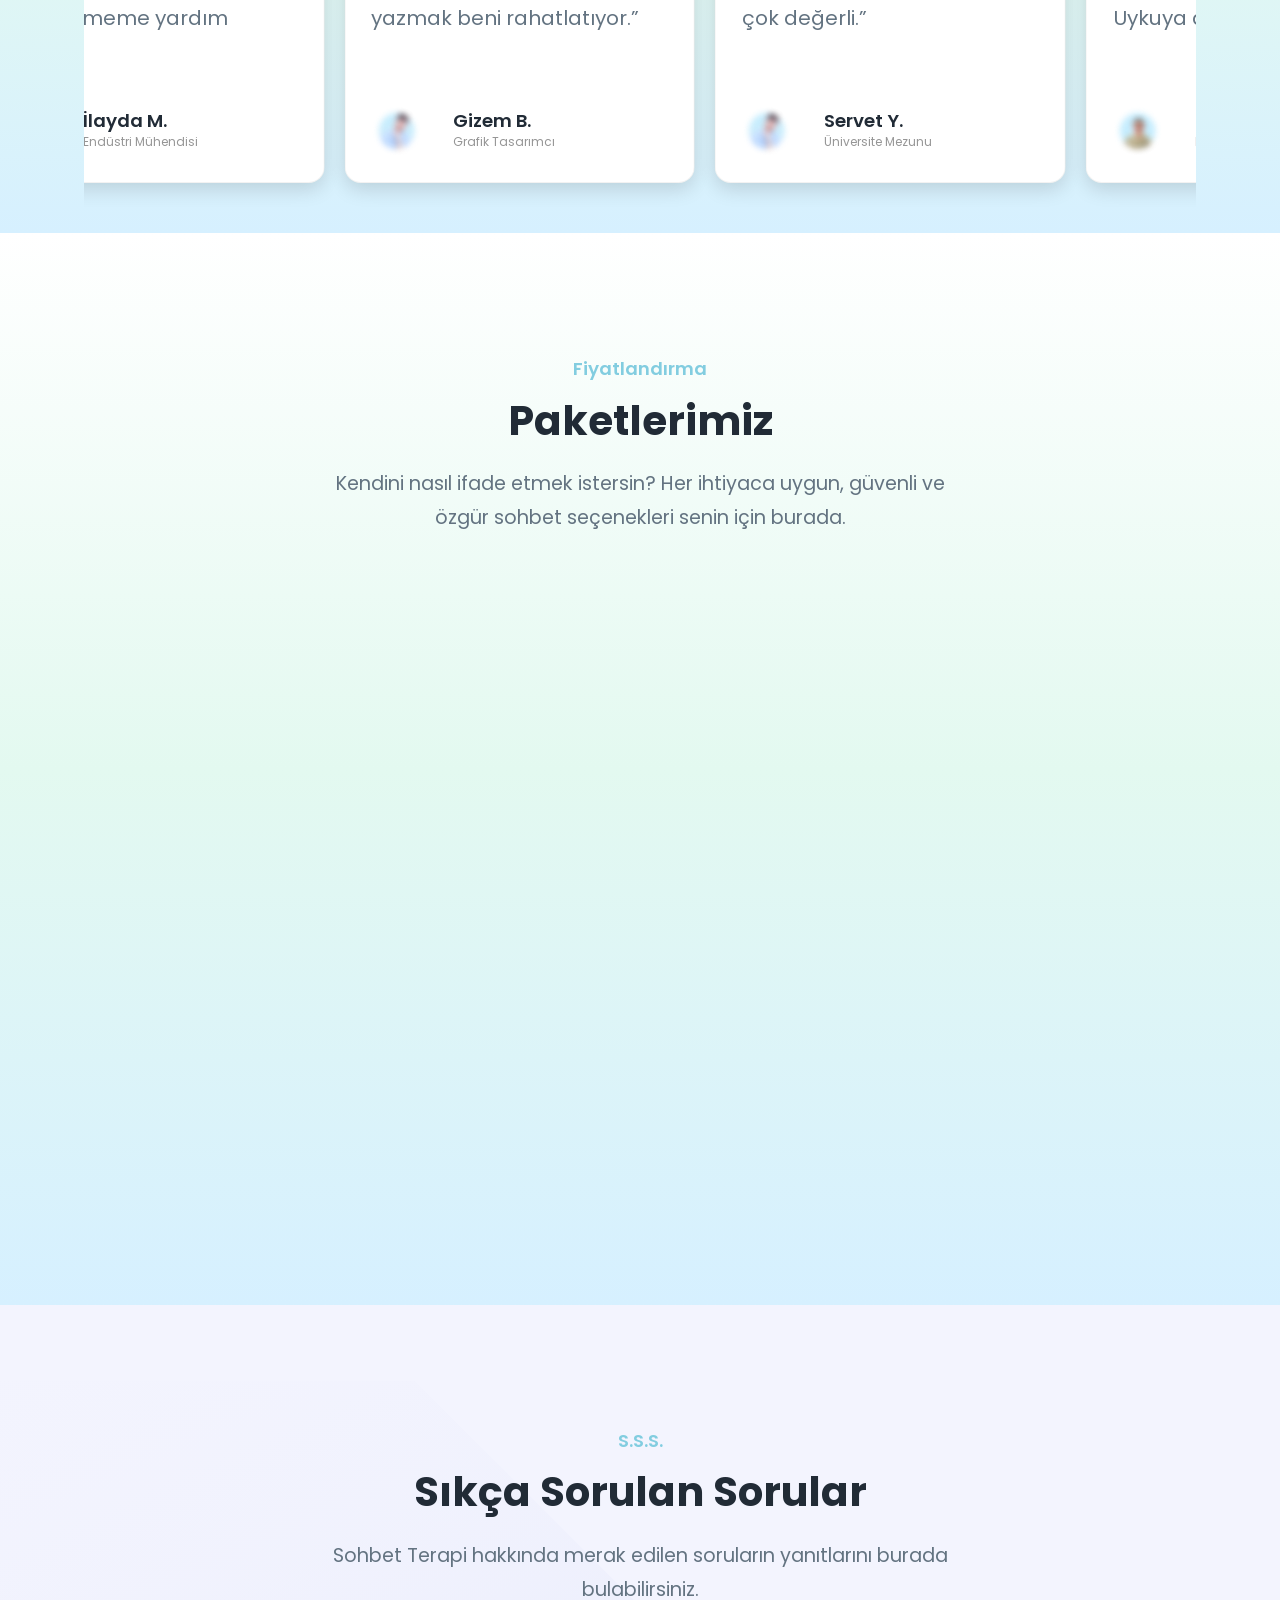
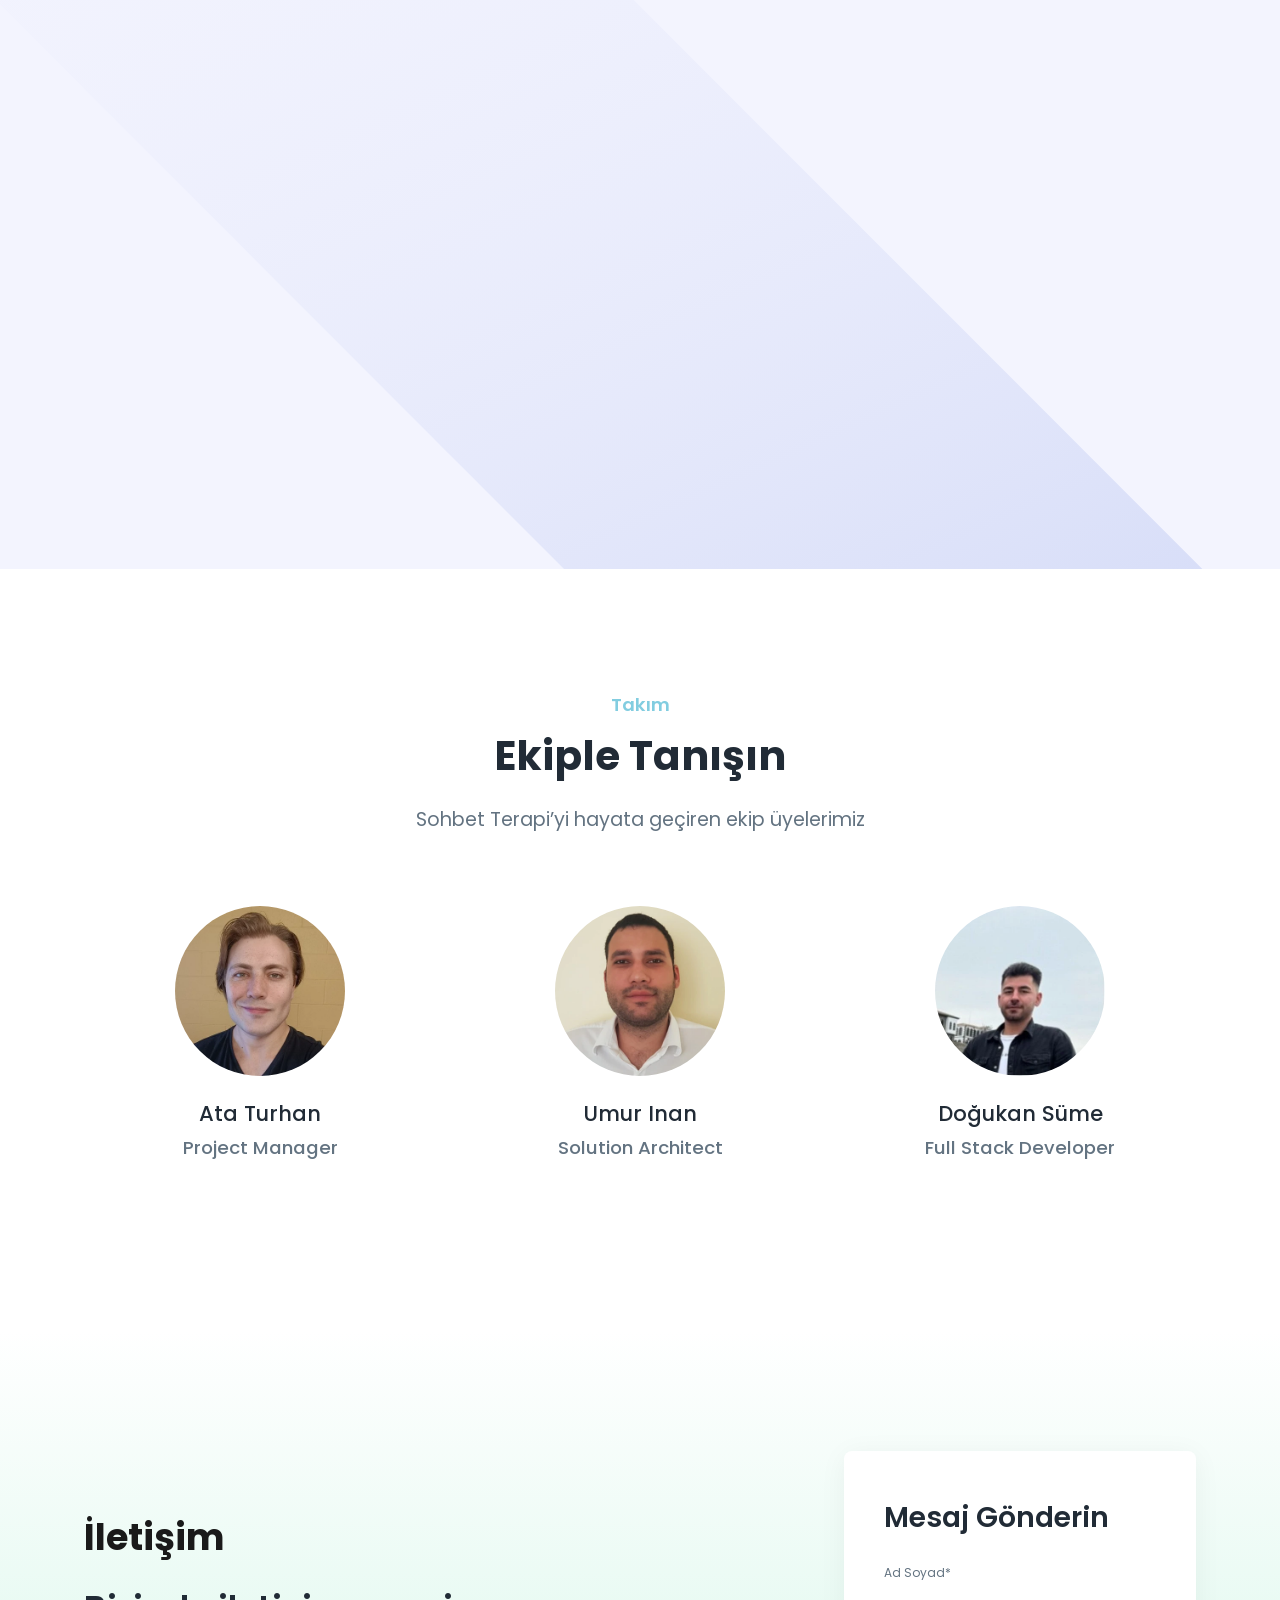
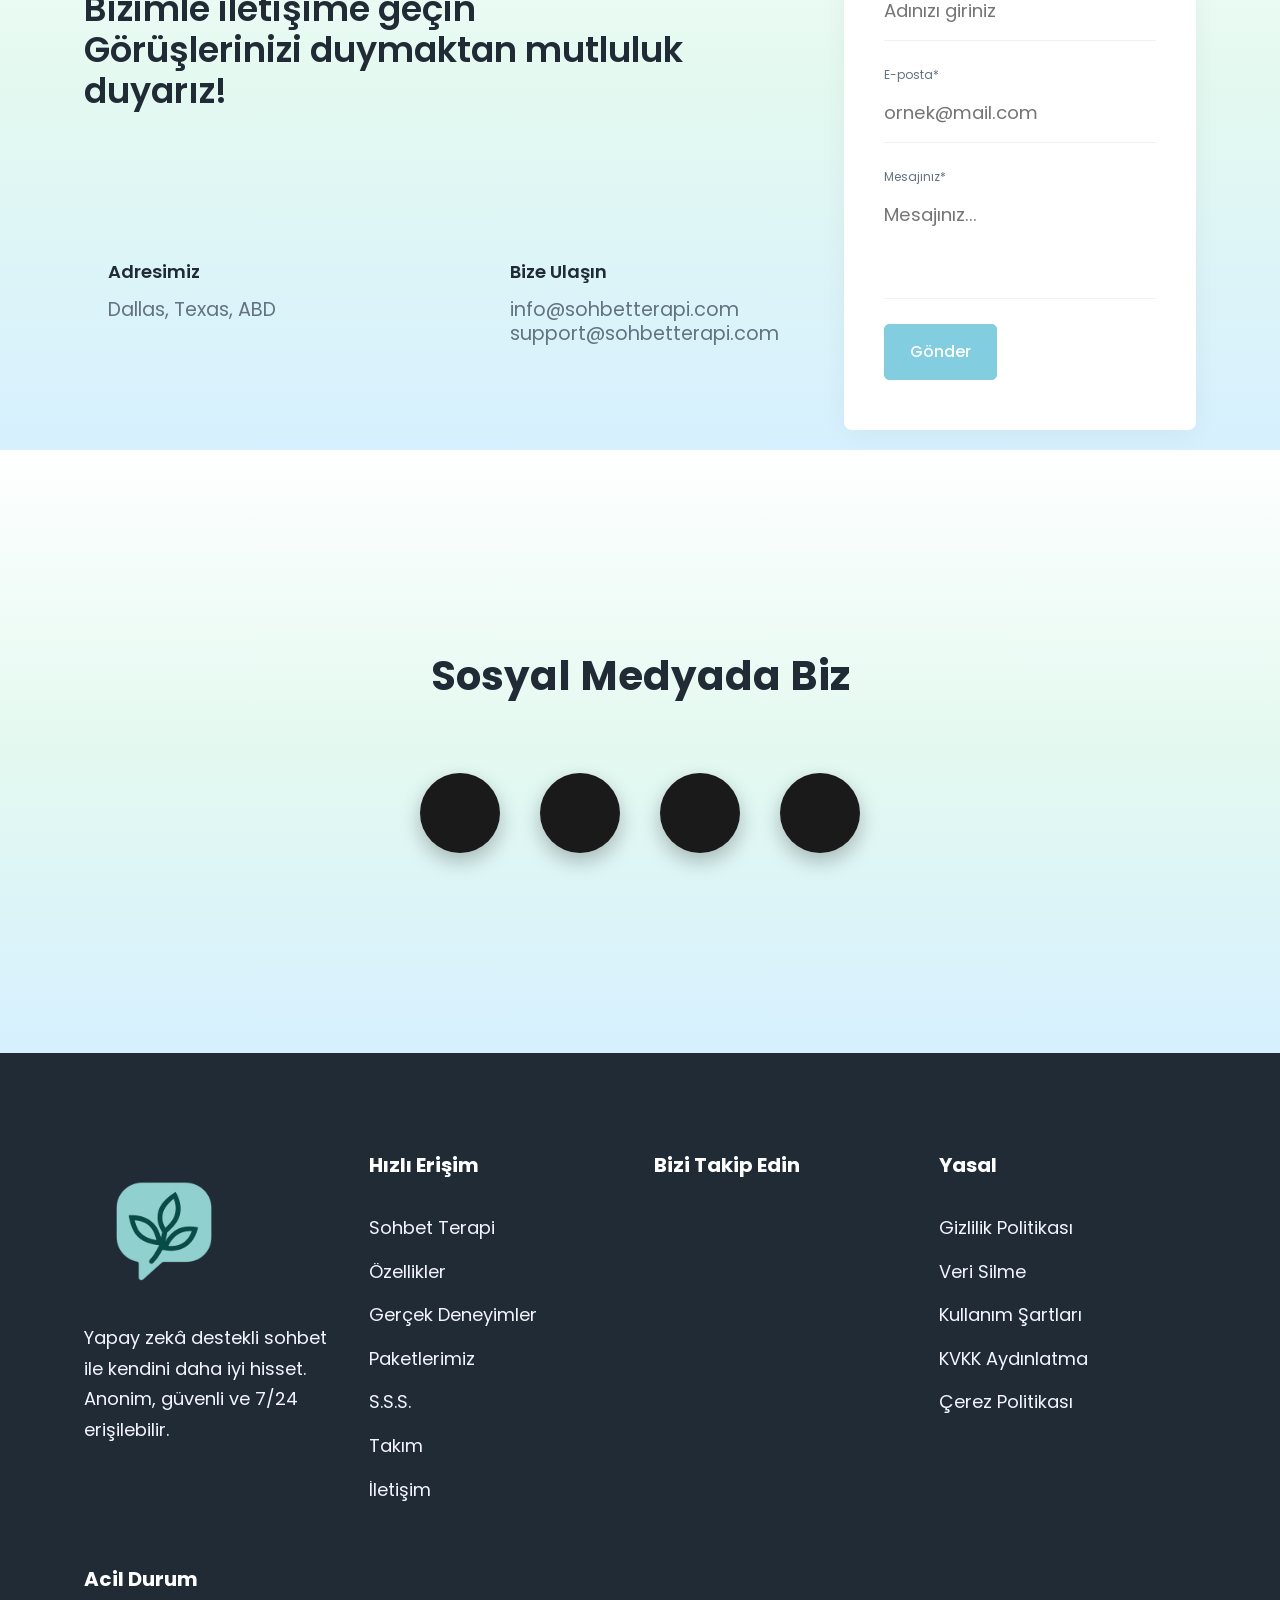
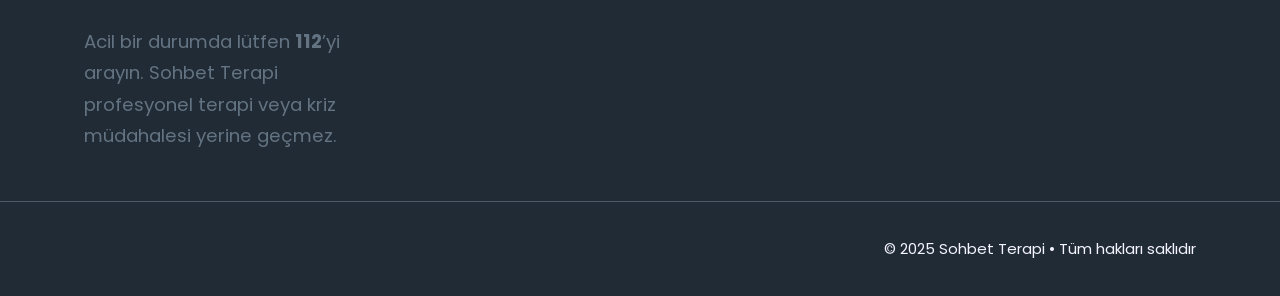
==== commit 93eeb10d: "sitemap" ====
--- a/index.html
+++ b/index.html
@@ -9,7 +9,7 @@
 ========== -->
 
 <!DOCTYPE html>
-<html lang="en">
+<html lang="tr">
   <head>
     <meta charset="UTF-8" />
     <meta http-equiv="X-UA-Compatible" content="IE=edge" />
@@ -32,17 +32,17 @@
 
           <!-- Open Graph / Facebook -->
           <meta property="og:type" content="website">
-          <meta property="og:url" content="https://sohbetterapi.app/">
+          <meta property="og:url" content="https://sohbetterapi.solarityai.com/">
           <meta property="og:title" content="Sohbet Terapi | Yapay Zekâ Destekli Duygusal Destek">
           <meta property="og:description" content="Sohbet Terapi ile güvenli, her zaman ulaşılabilir yapay zekâ tabanlı terapi deneyimi yaşayın.">
-          <meta property="og:image" content="https://sohbetterapi.app/assets/preview.png">
+          <meta property="og:image" content="https://sohbetterapi.solarityai.com/assets/preview.png">
 
           <!-- Twitter -->
           <meta property="twitter:card" content="summary_large_image">
-          <meta property="twitter:url" content="https://sohbetterapi.app/">
+          <meta property="twitter:url" content="https://sohbetterapi.solarityai.com/">
           <meta property="twitter:title" content="Sohbet Terapi | Yapay Zekâ Destekli Duygusal Destek">
           <meta property="twitter:description" content="Sohbet Terapi, empati odaklı yapay zekâ sohbetleriyle size destek olur ve ruhsal iyi oluşunuzu güçlendirir.">
-          <meta property="twitter:image" content="https://sohbetterapi.app/assets/preview.png">
+          <meta property="twitter:image" content="https://sohbetterapi.solarityai.com/assets/preview.png">
 
           <!-- Favicons -->
           <link rel="icon" type="image/png" href="assets/images/favicon/favicon-96x96.png" sizes="96x96" />
@@ -54,6 +54,38 @@
 
           <!-- Theme Color -->
           <meta name="theme-color" content="#5bbad5" />
+
+          <!-- Canonical URL -->
+          <link rel="canonical" href="https://sohbetterapi.solarityai.com/" />
+
+          <!-- Sitemap -->
+          <link rel="sitemap" type="application/xml" href="/sitemap.xml" />
+
+          <!-- Structured Data (JSON-LD) -->
+          <script type="application/ld+json">
+          {
+            "@context": "https://schema.org",
+            "@type": "WebSite",
+            "name": "Sohbet Terapi",
+            "url": "https://sohbetterapi.solarityai.com",
+            "description": "Sohbet Terapi, yapay zekâ destekli empatik konuşmalar ve duygusal destek sunarak ruhsal iyi oluşunuza katkı sağlar.",
+            "potentialAction": {
+              "@type": "SearchAction",
+              "target": "https://sohbetterapi.solarityai.com/search?q={search_term_string}",
+              "query-input": "required name=search_term_string"
+            }
+          }
+          </script>
+          <script type="application/ld+json">
+          {
+            "@context": "https://schema.org",
+            "@type": "Organization",
+            "name": "Solarity AI LLC",
+            "url": "https://sohbetterapi.solarityai.com",
+            "logo": "https://sohbetterapi.solarityai.com/assets/images/logo/logo.webp",
+            "description": "Yapay zekâ destekli duygusal destek ve terapi hizmetleri"
+          }
+          </script>
 
           <!-- Swiper CSS -->
           <link
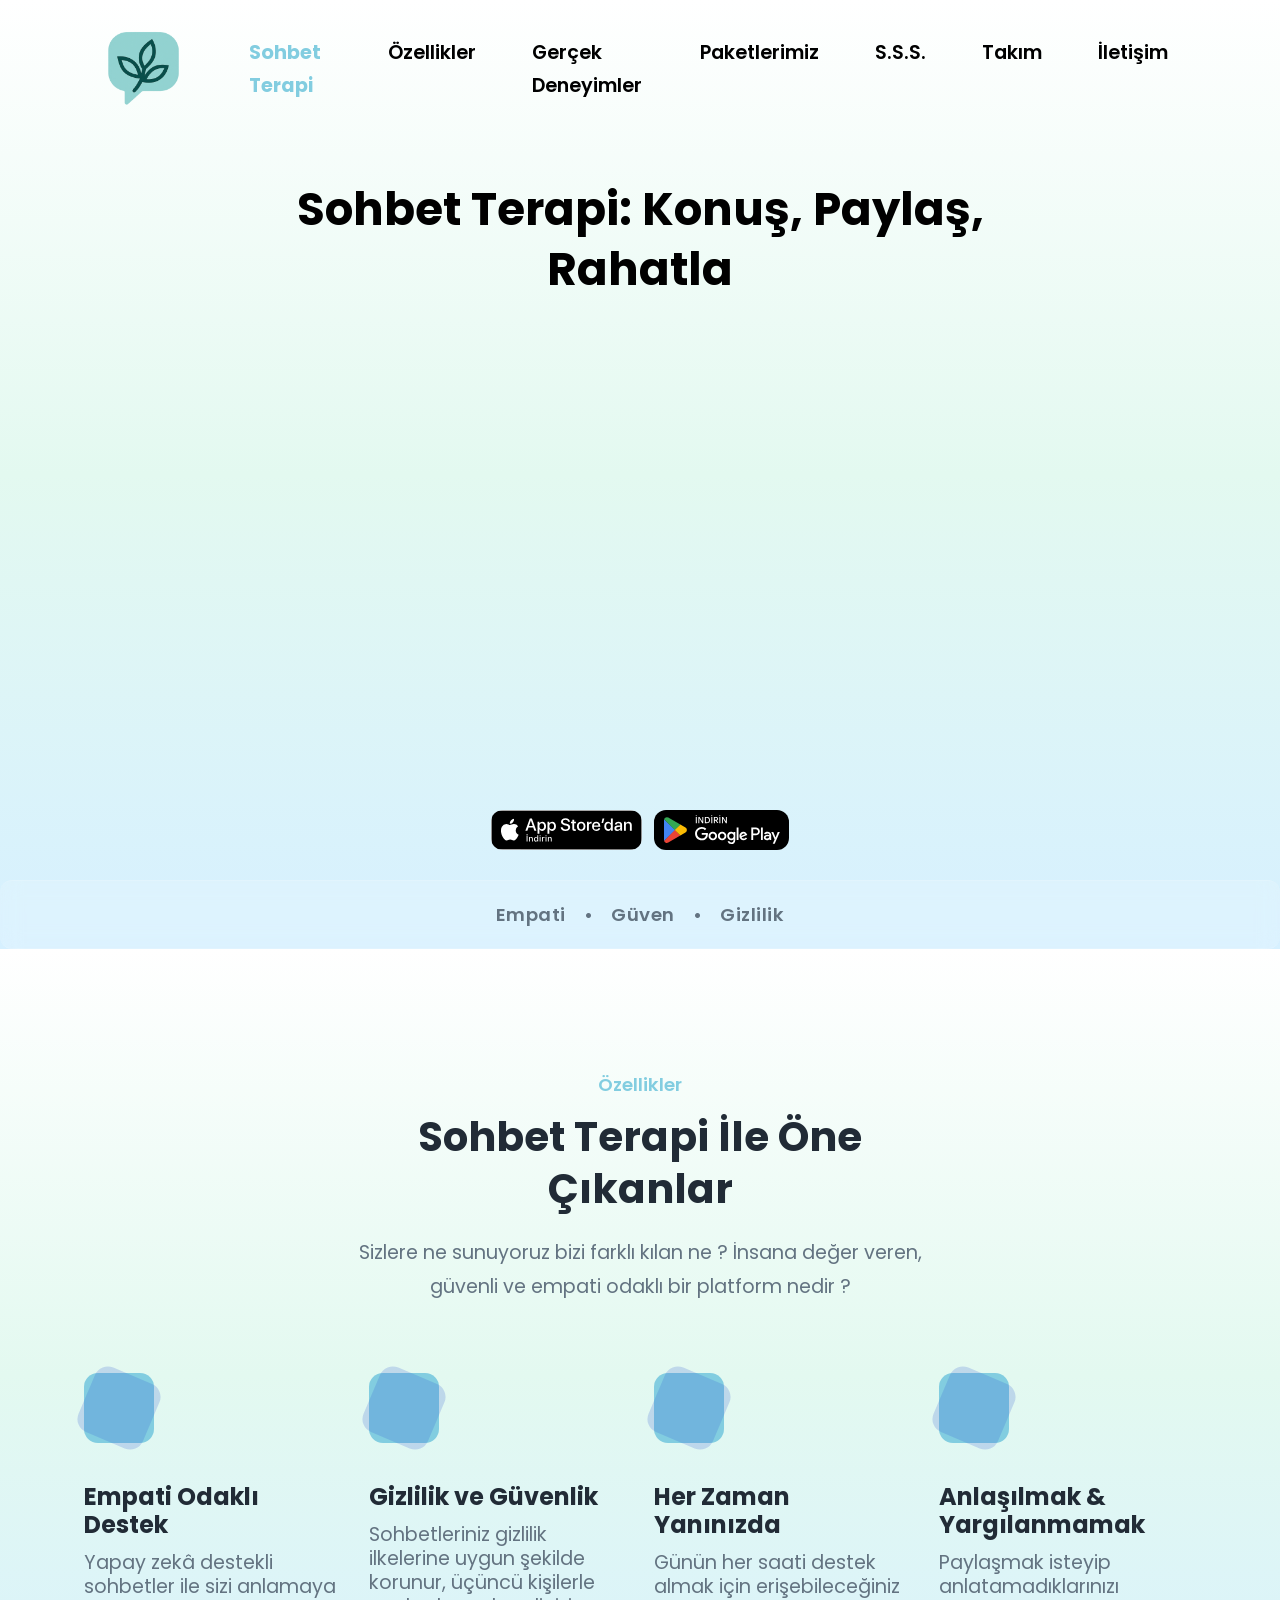
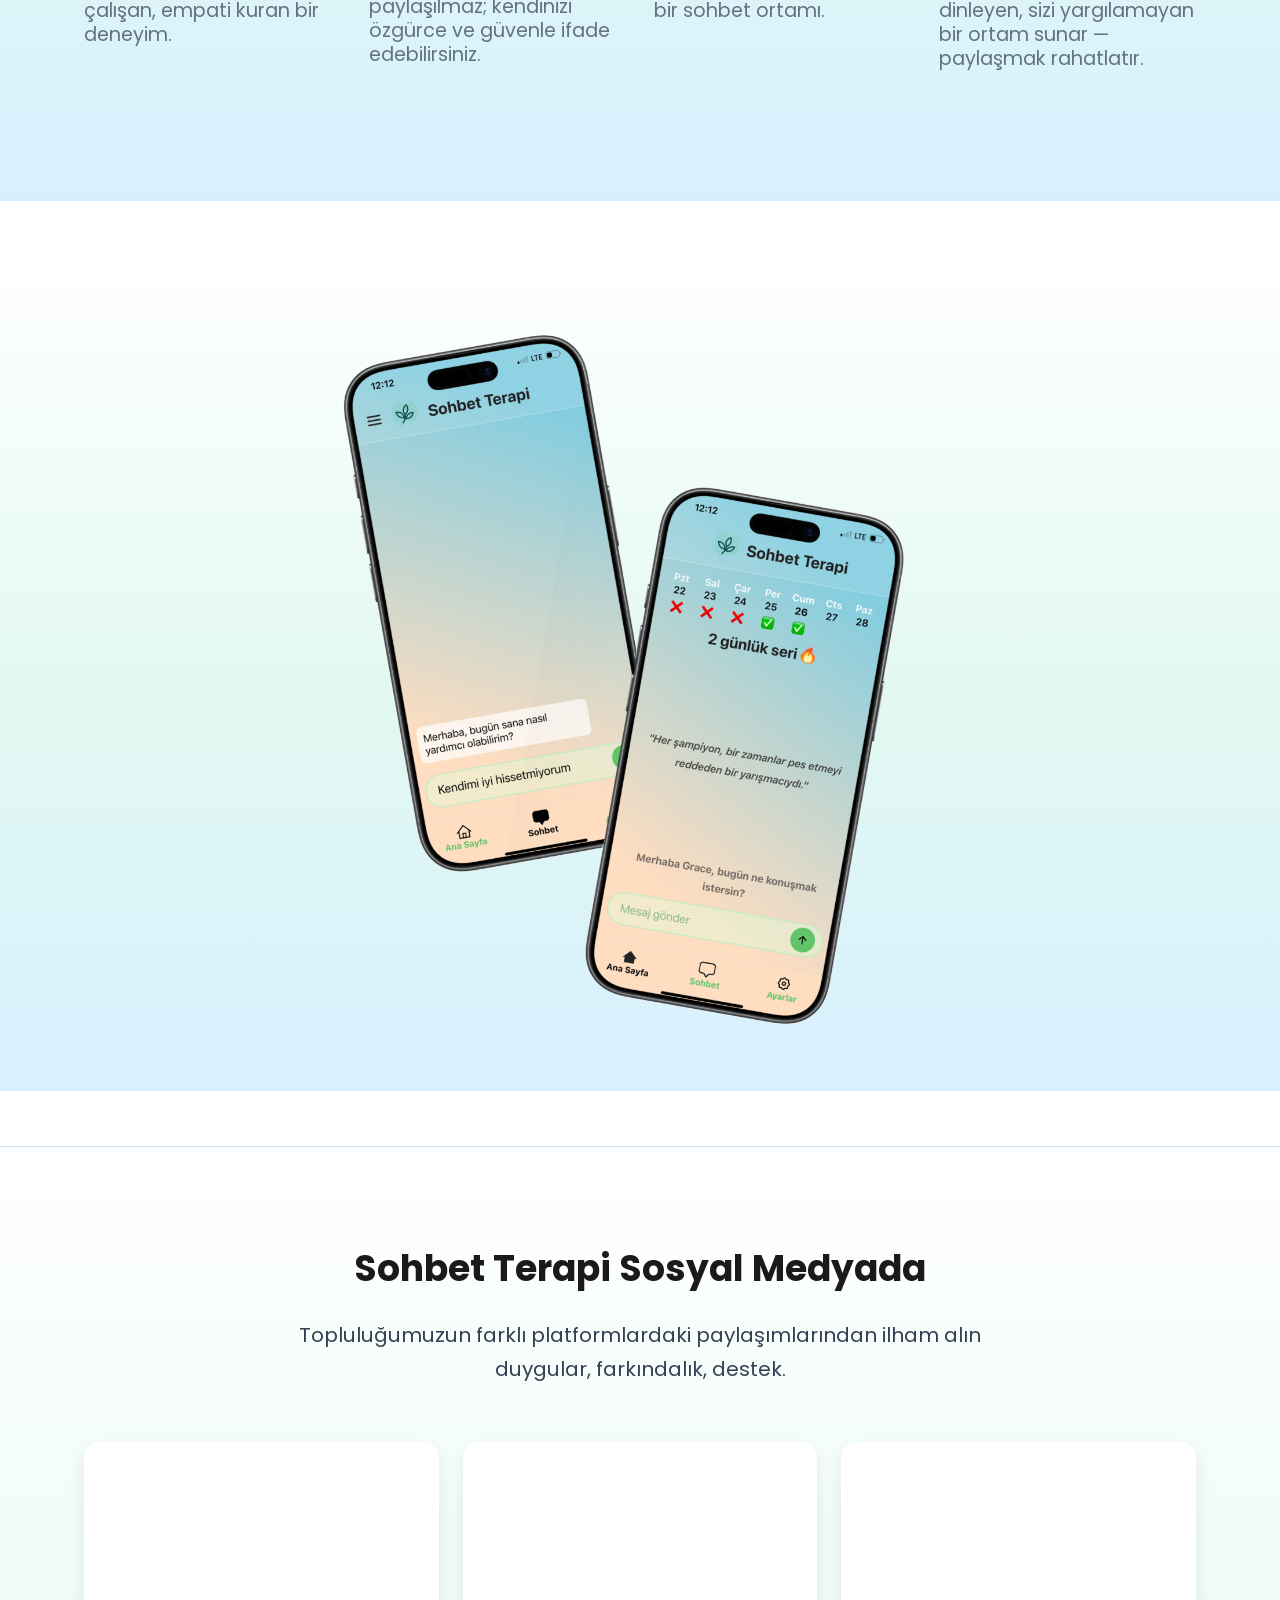
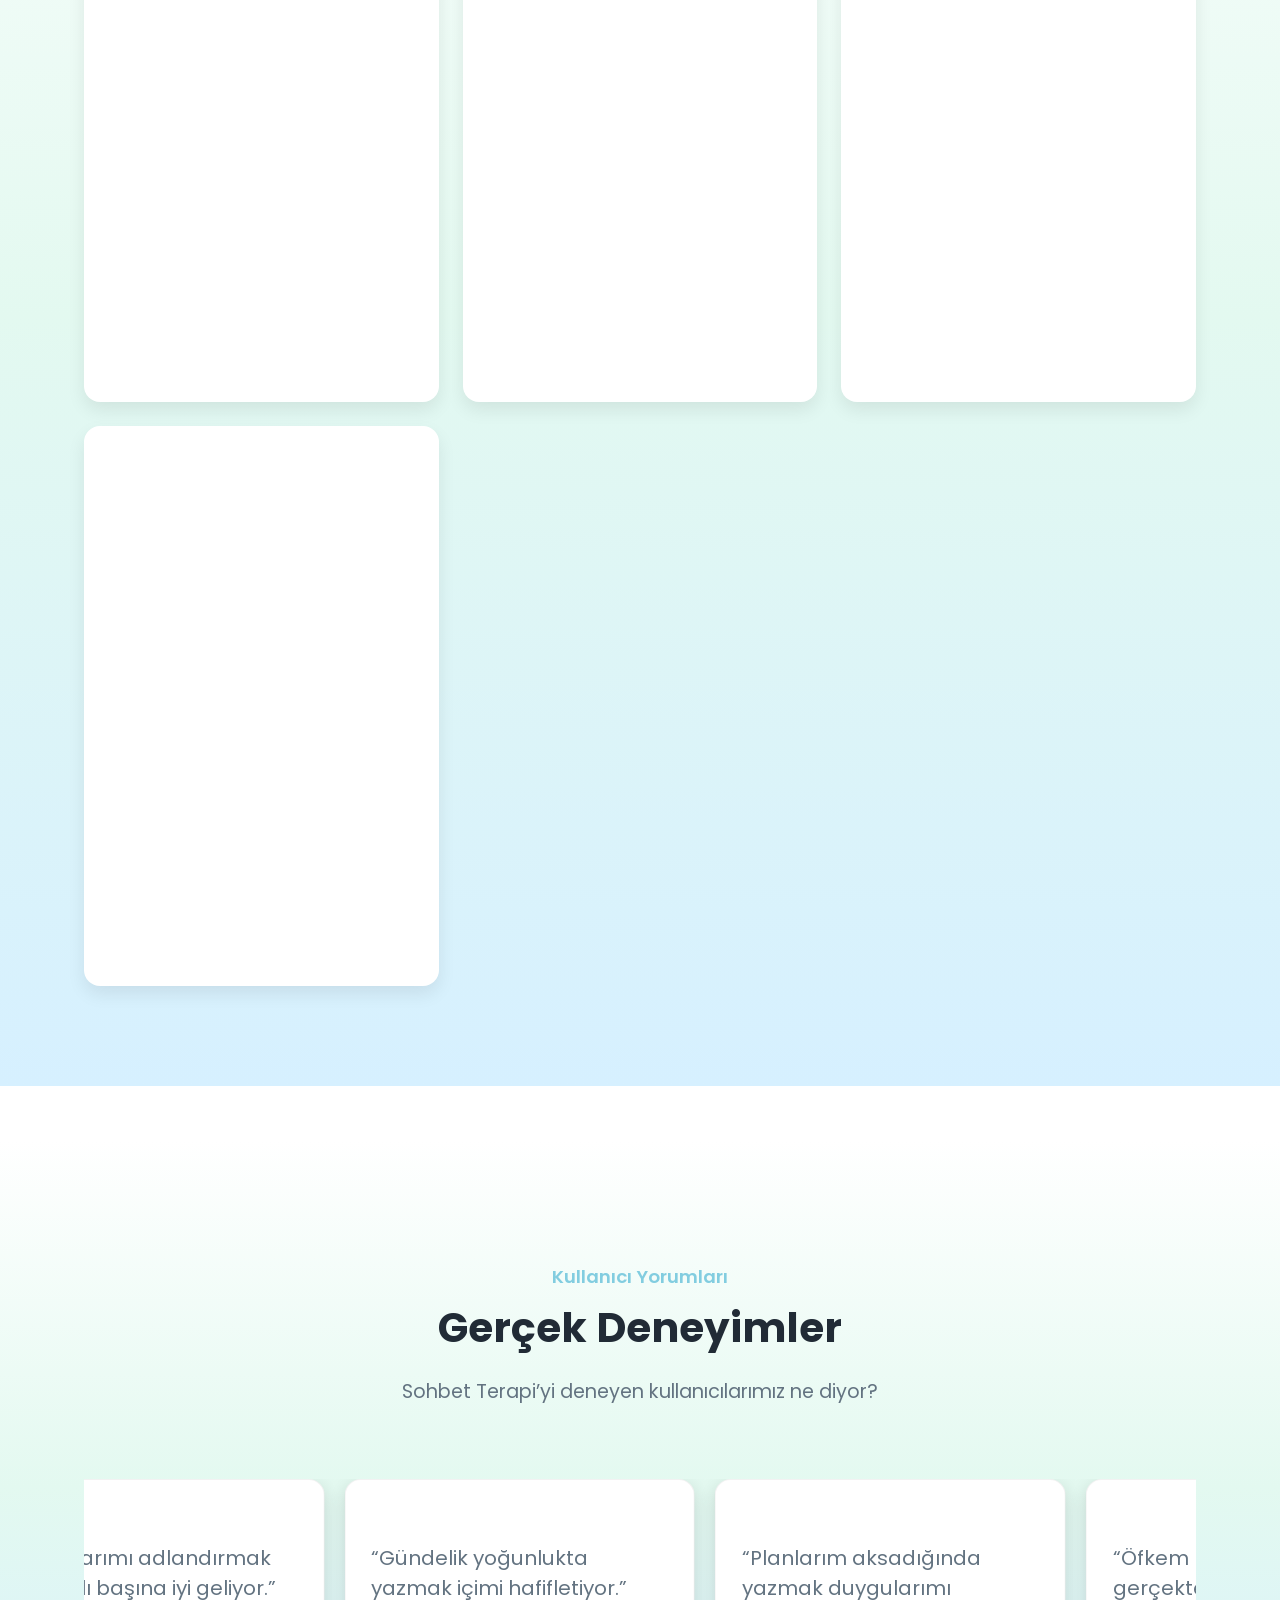
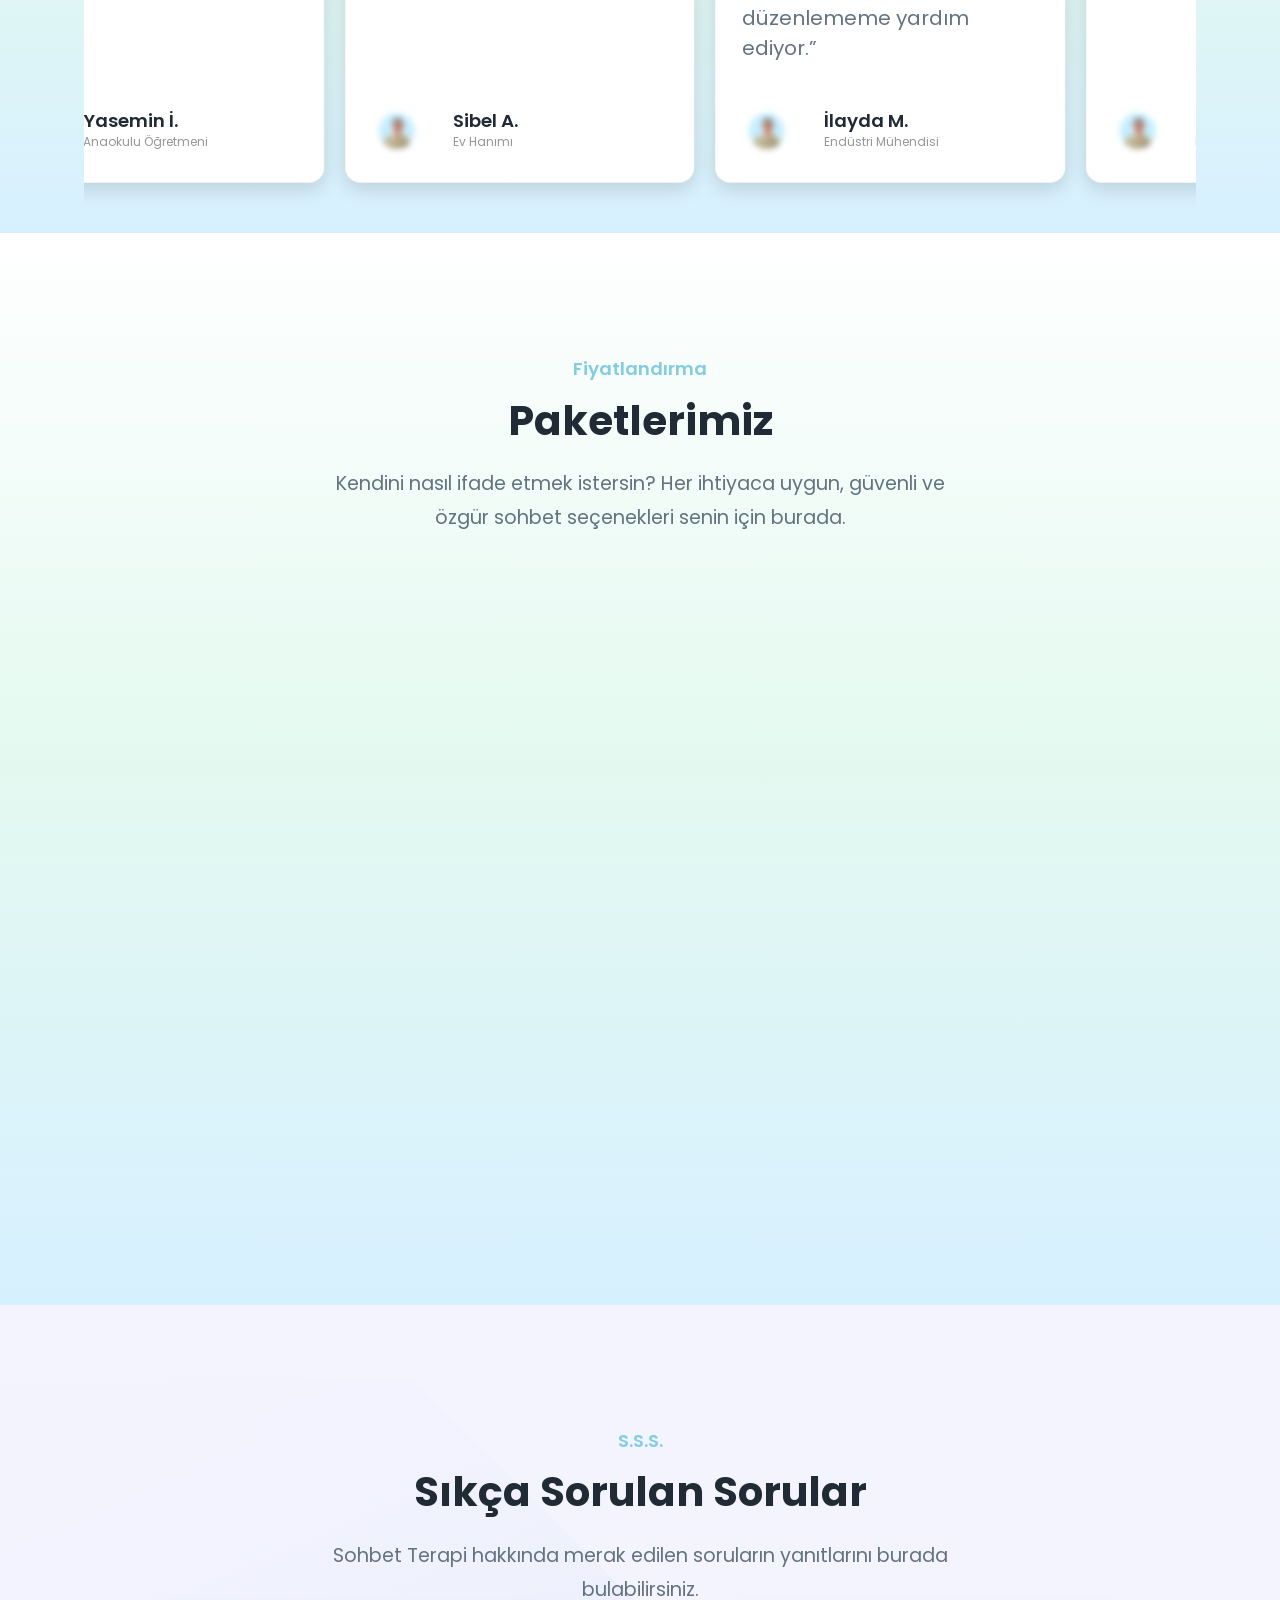
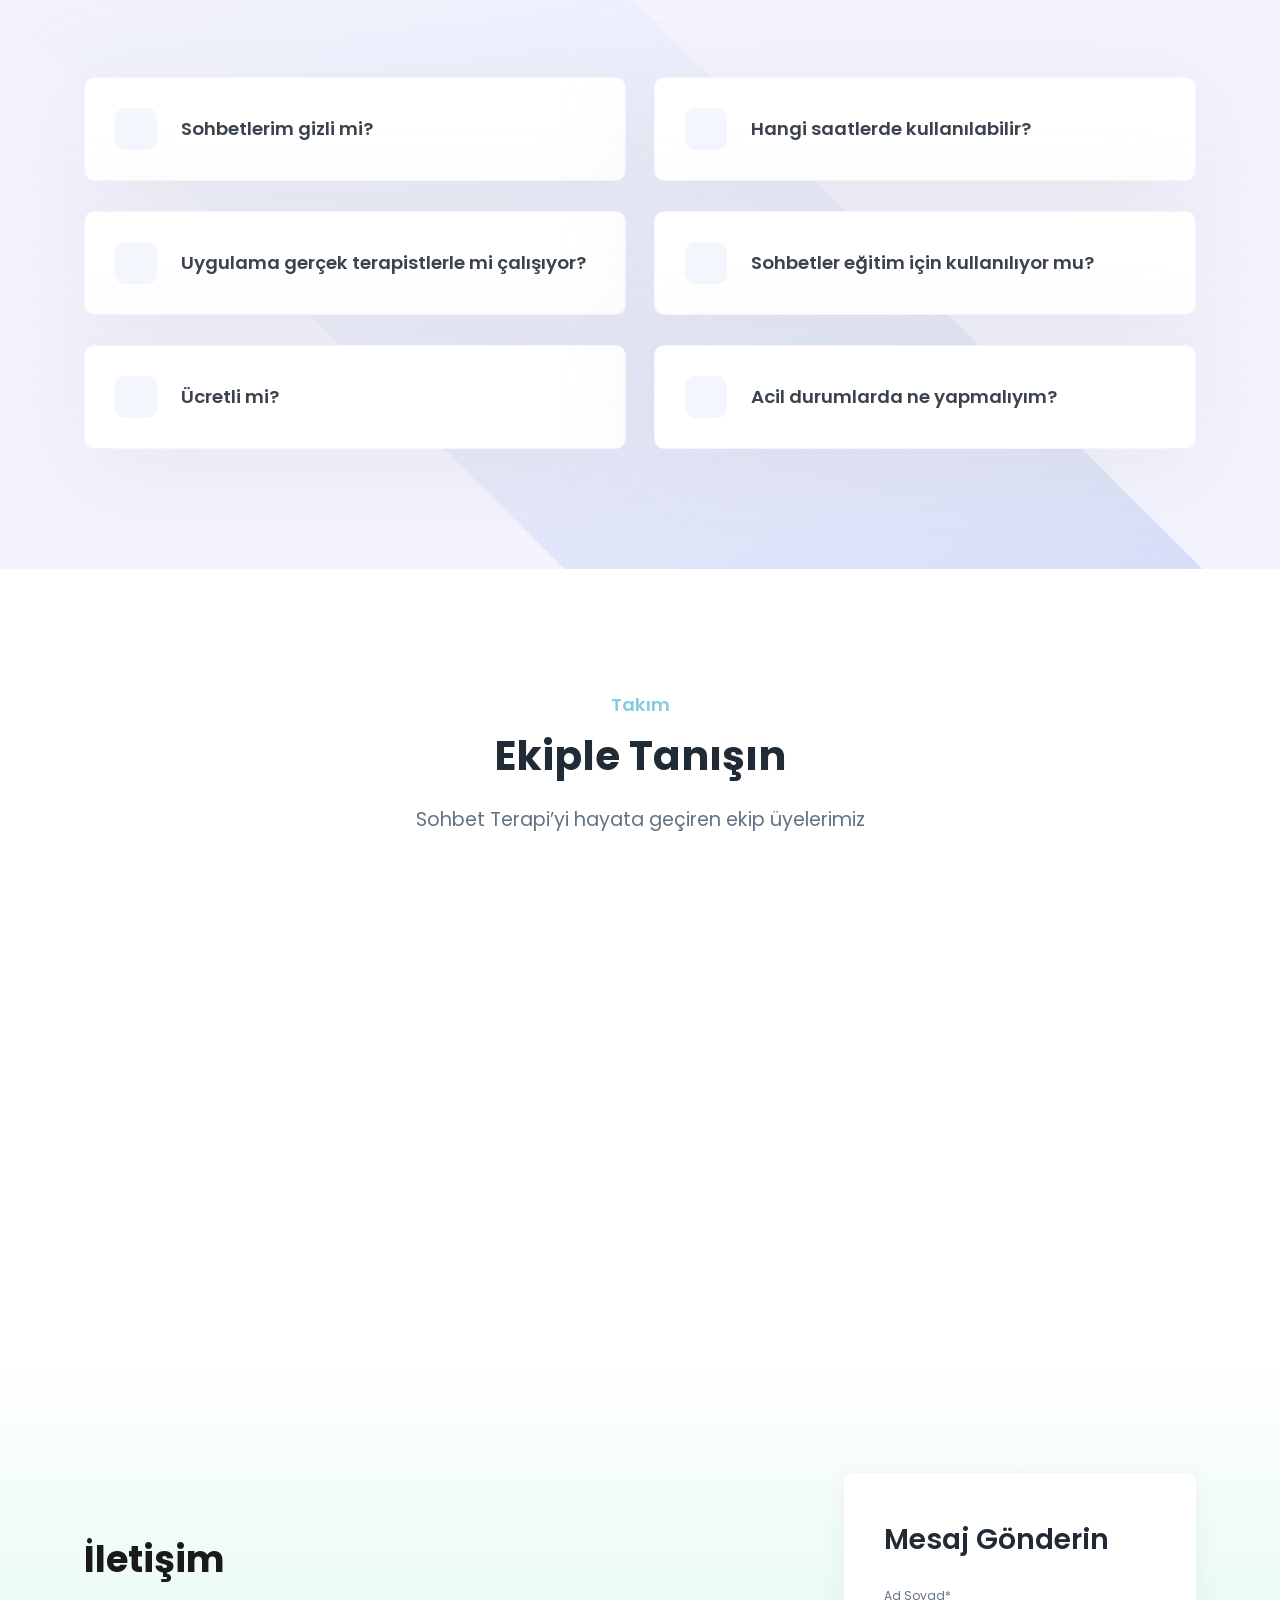
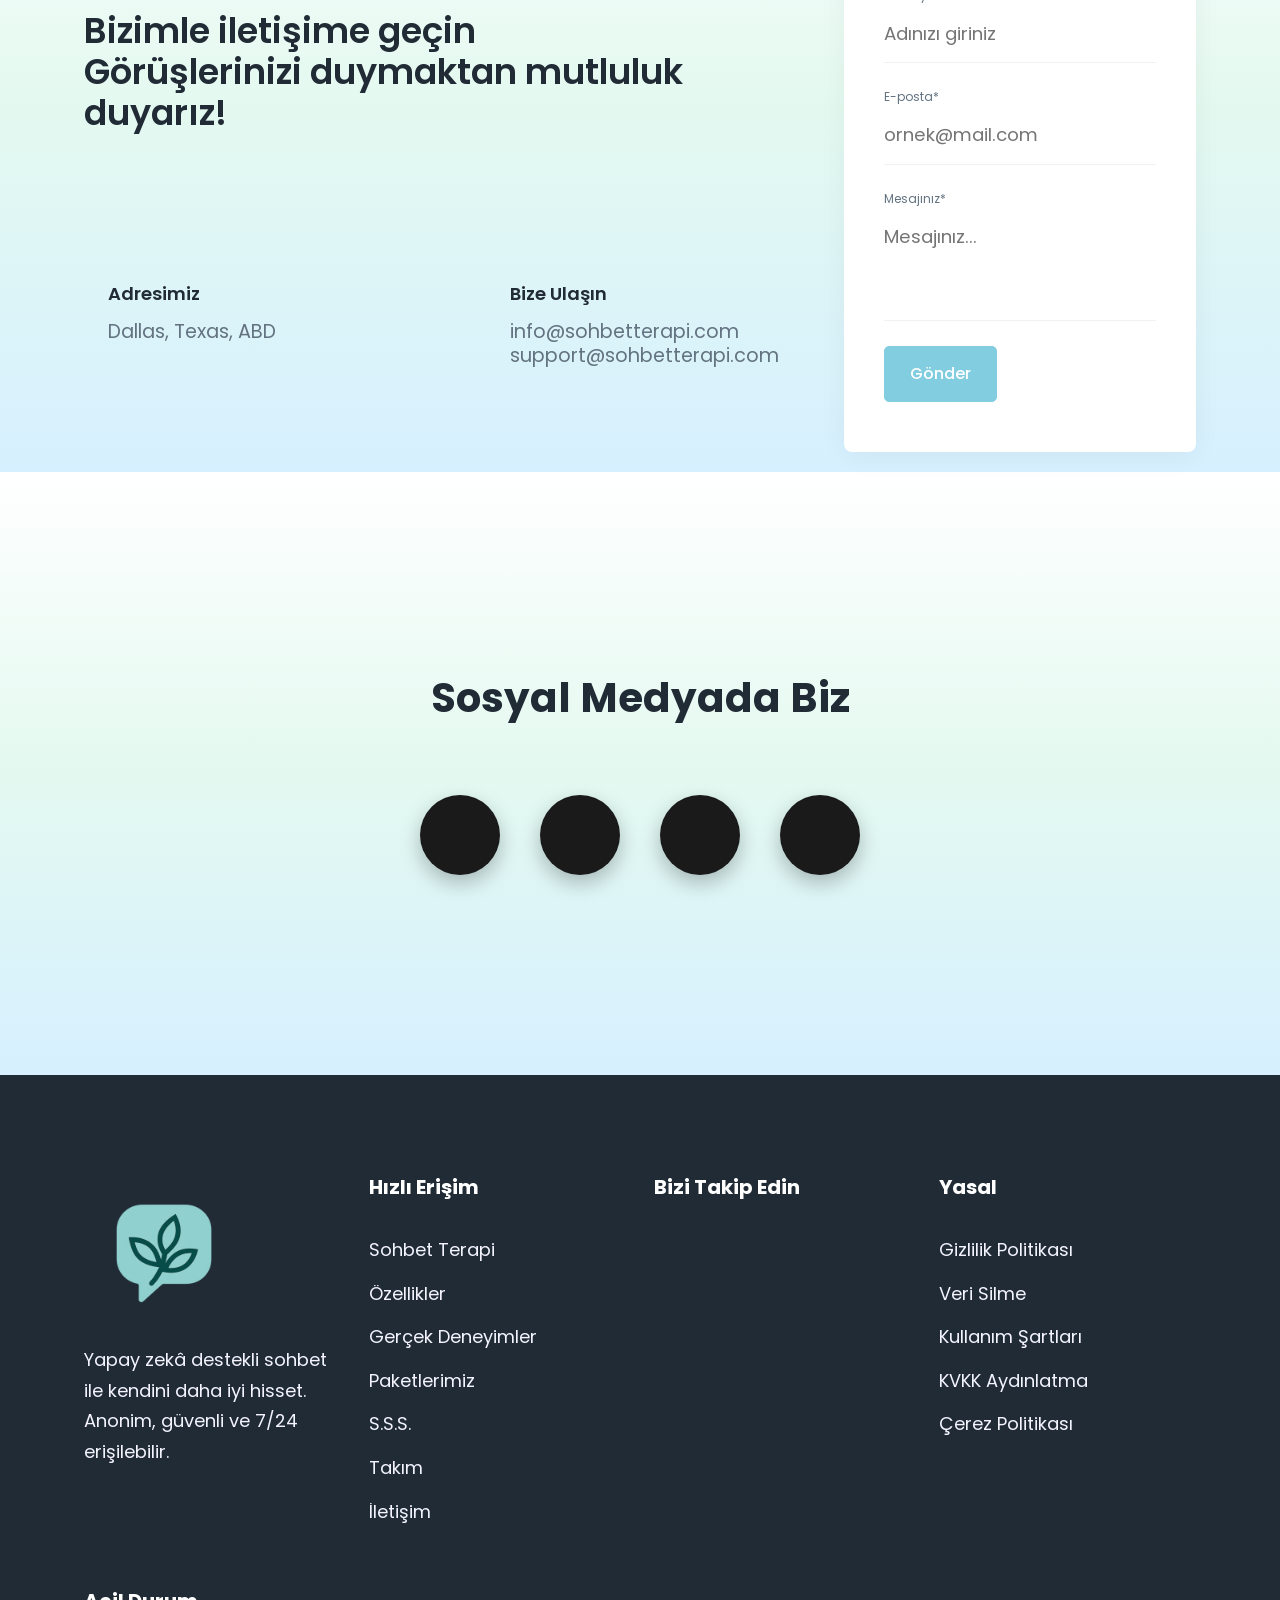
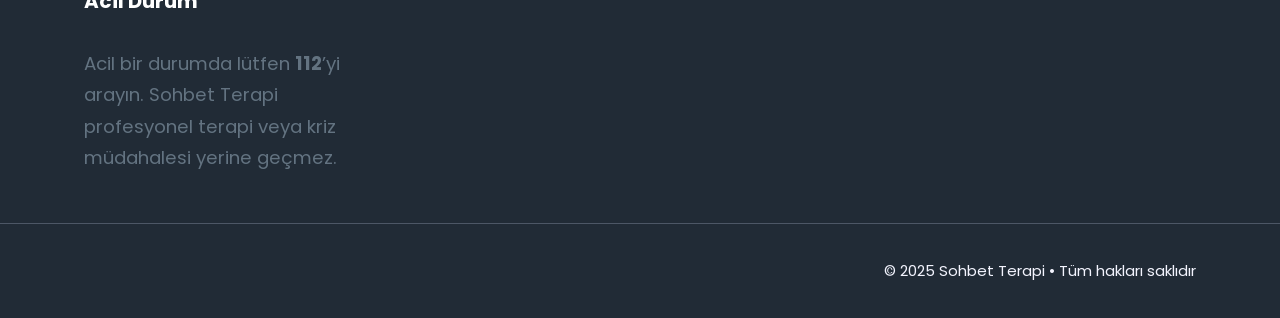
==== commit 9cf43de4: "Update Umur Inan's title to Co-Founder and Lead Software Engineer" ====
--- a/index.html
+++ b/index.html
@@ -779,7 +779,7 @@
                         </div>
                         <div class="ud-team-info">
                             <h5>Umur Inan</h5>
-                            <h6>Solution Architect</h6>
+                            <h6>Co-Founder and Lead Software Engineer</h6>
                         </div>
                         <ul class="ud-team-socials">
                             <li>
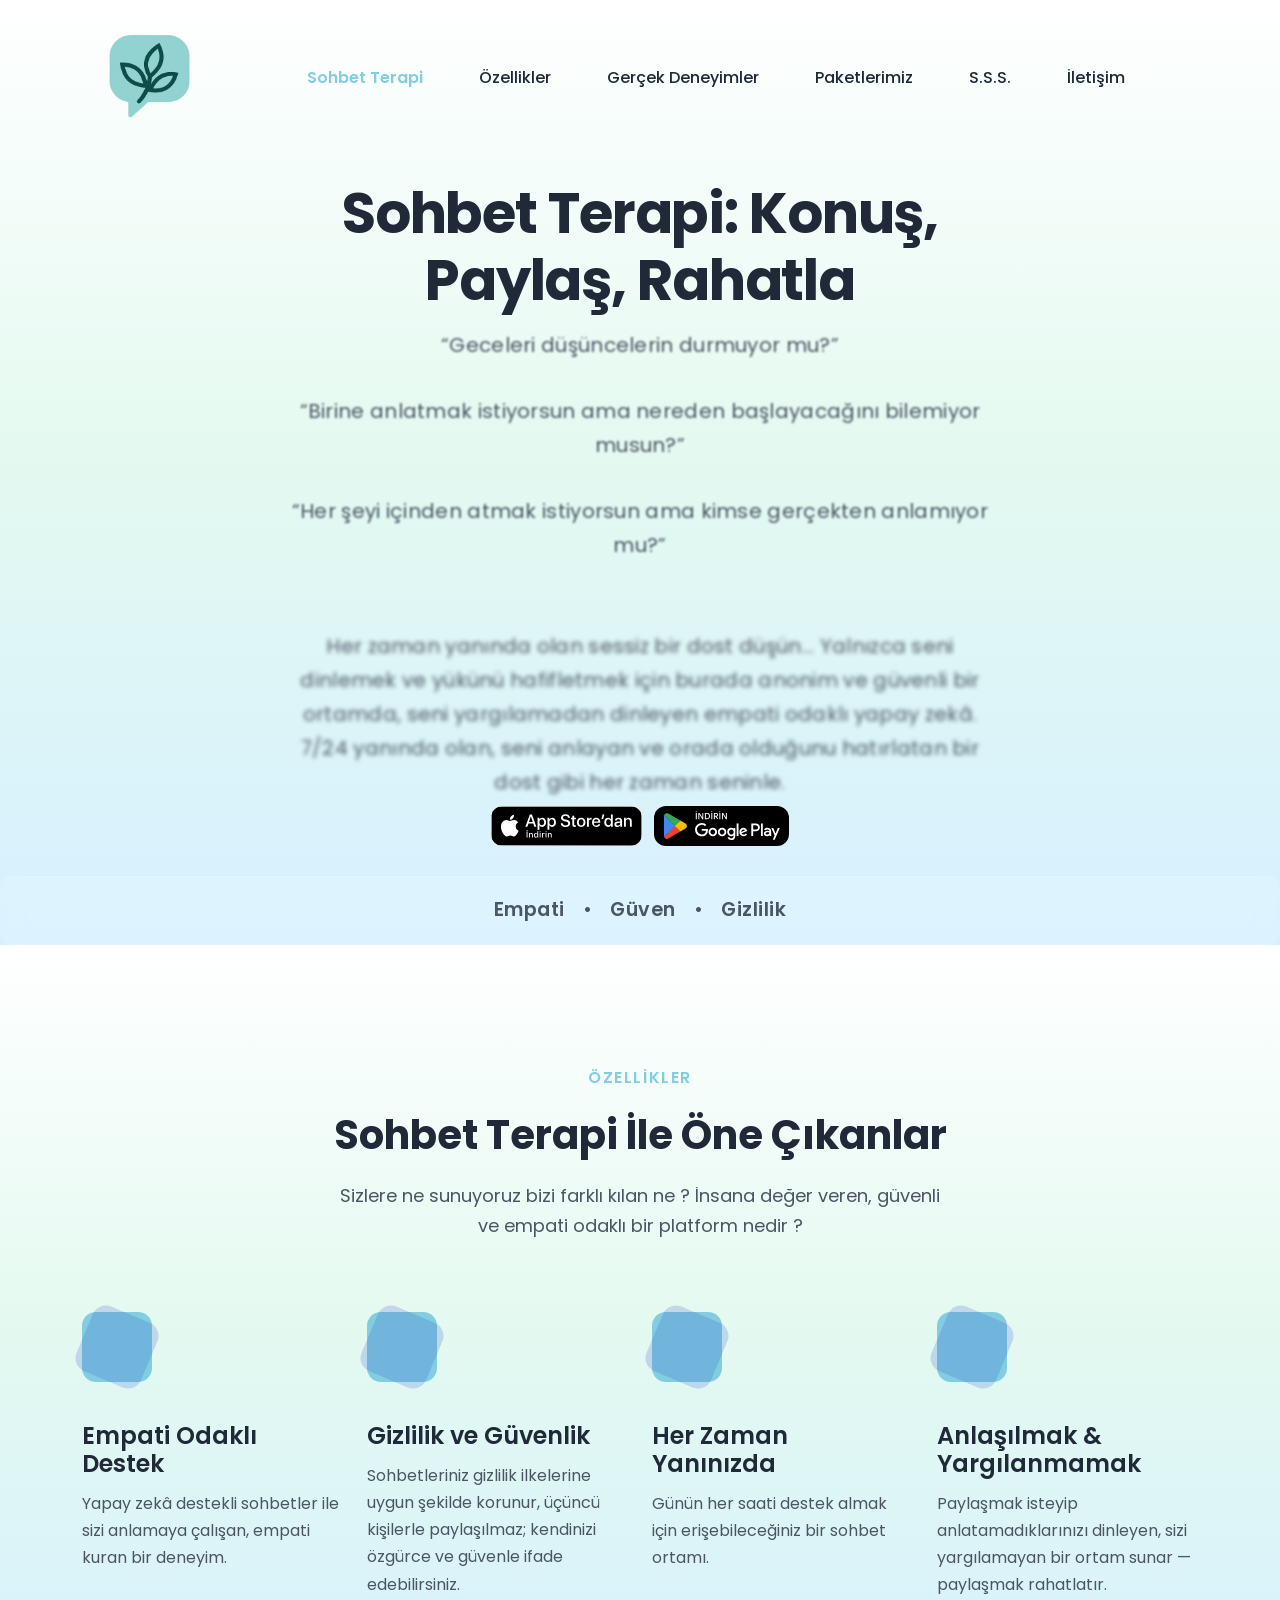
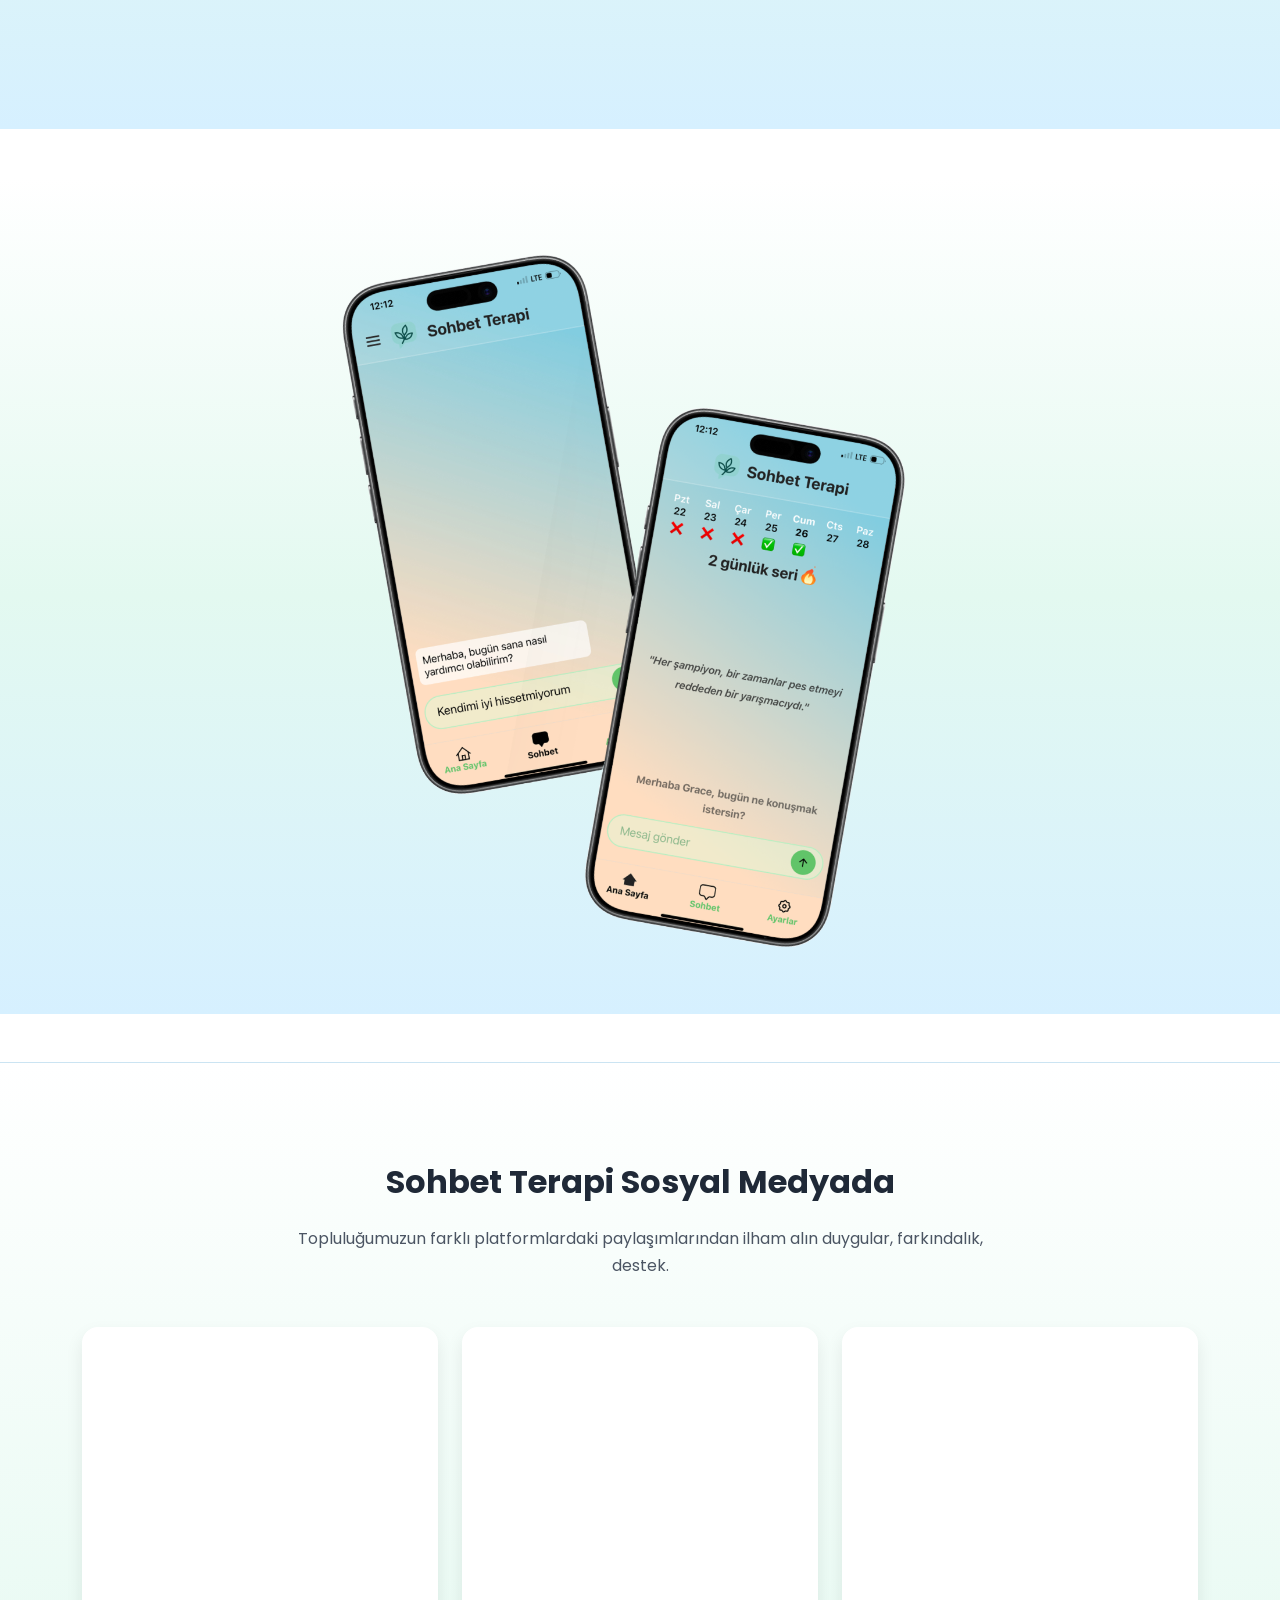
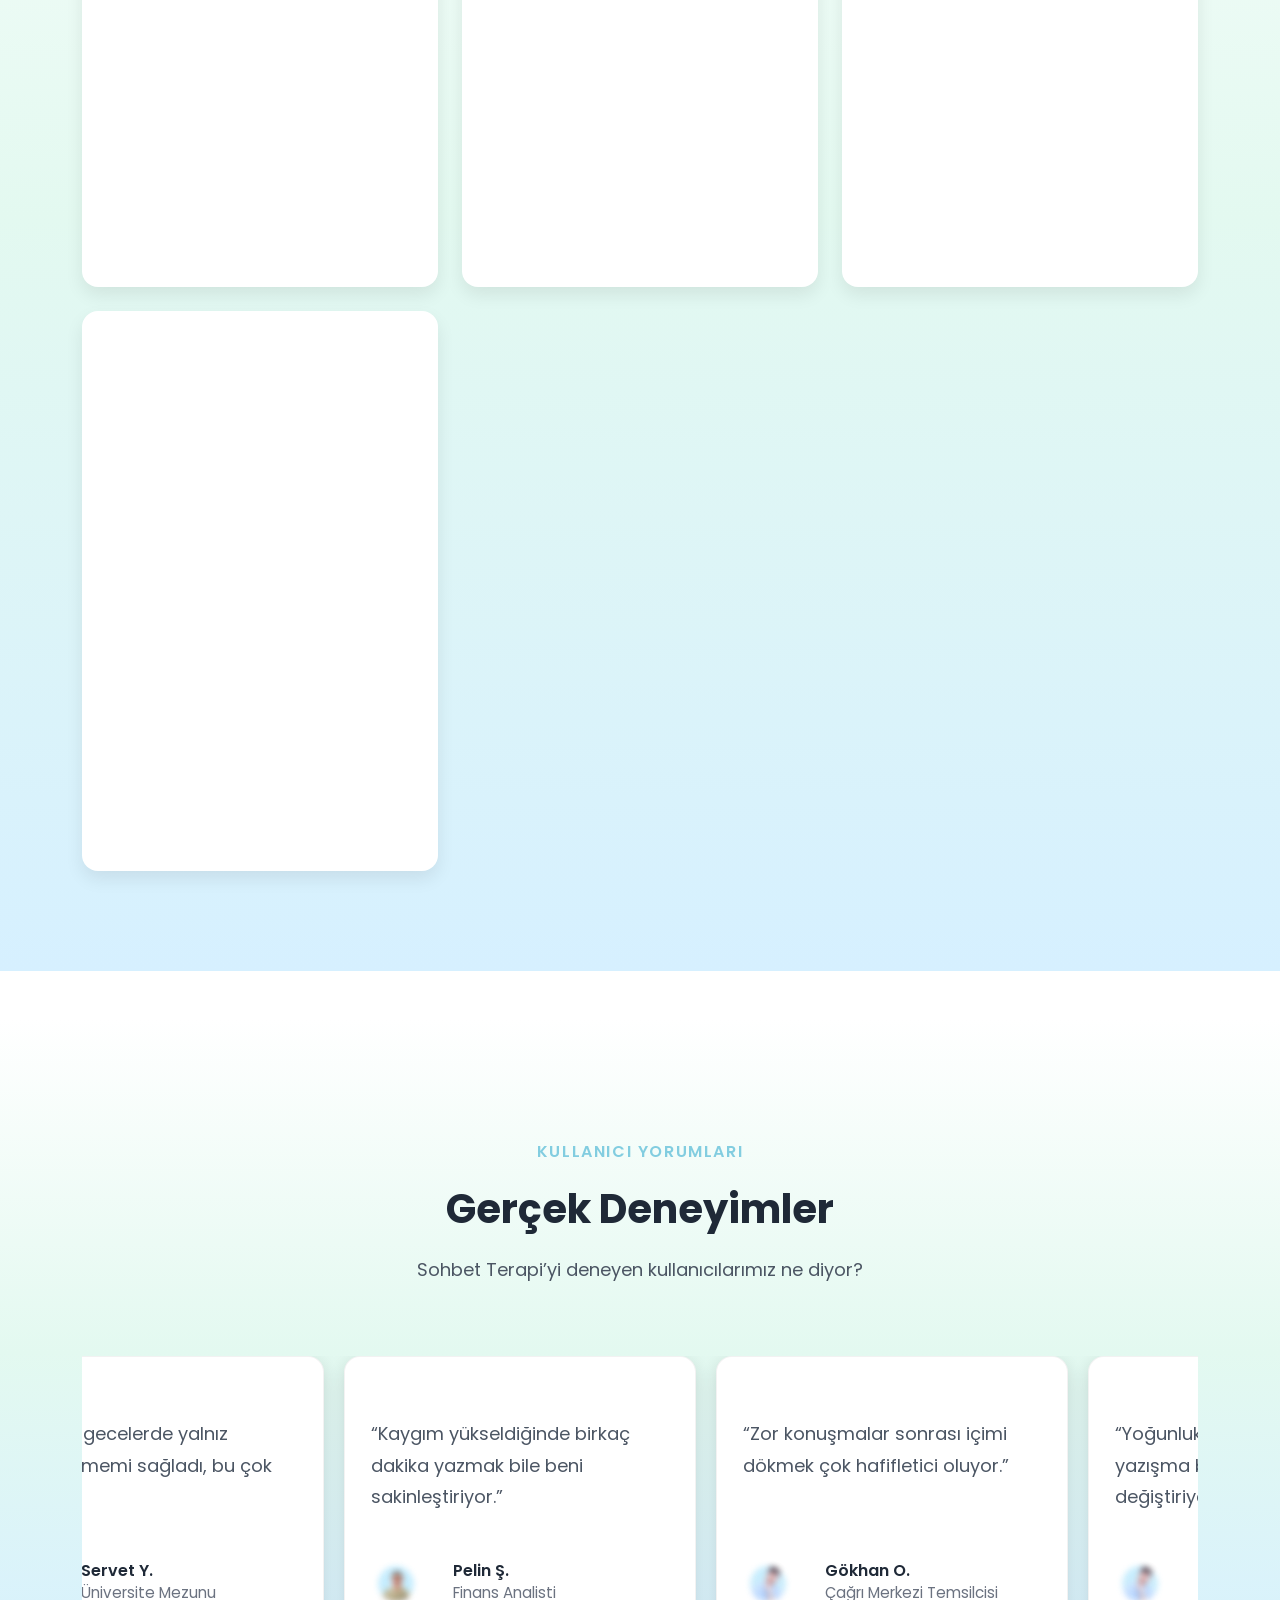
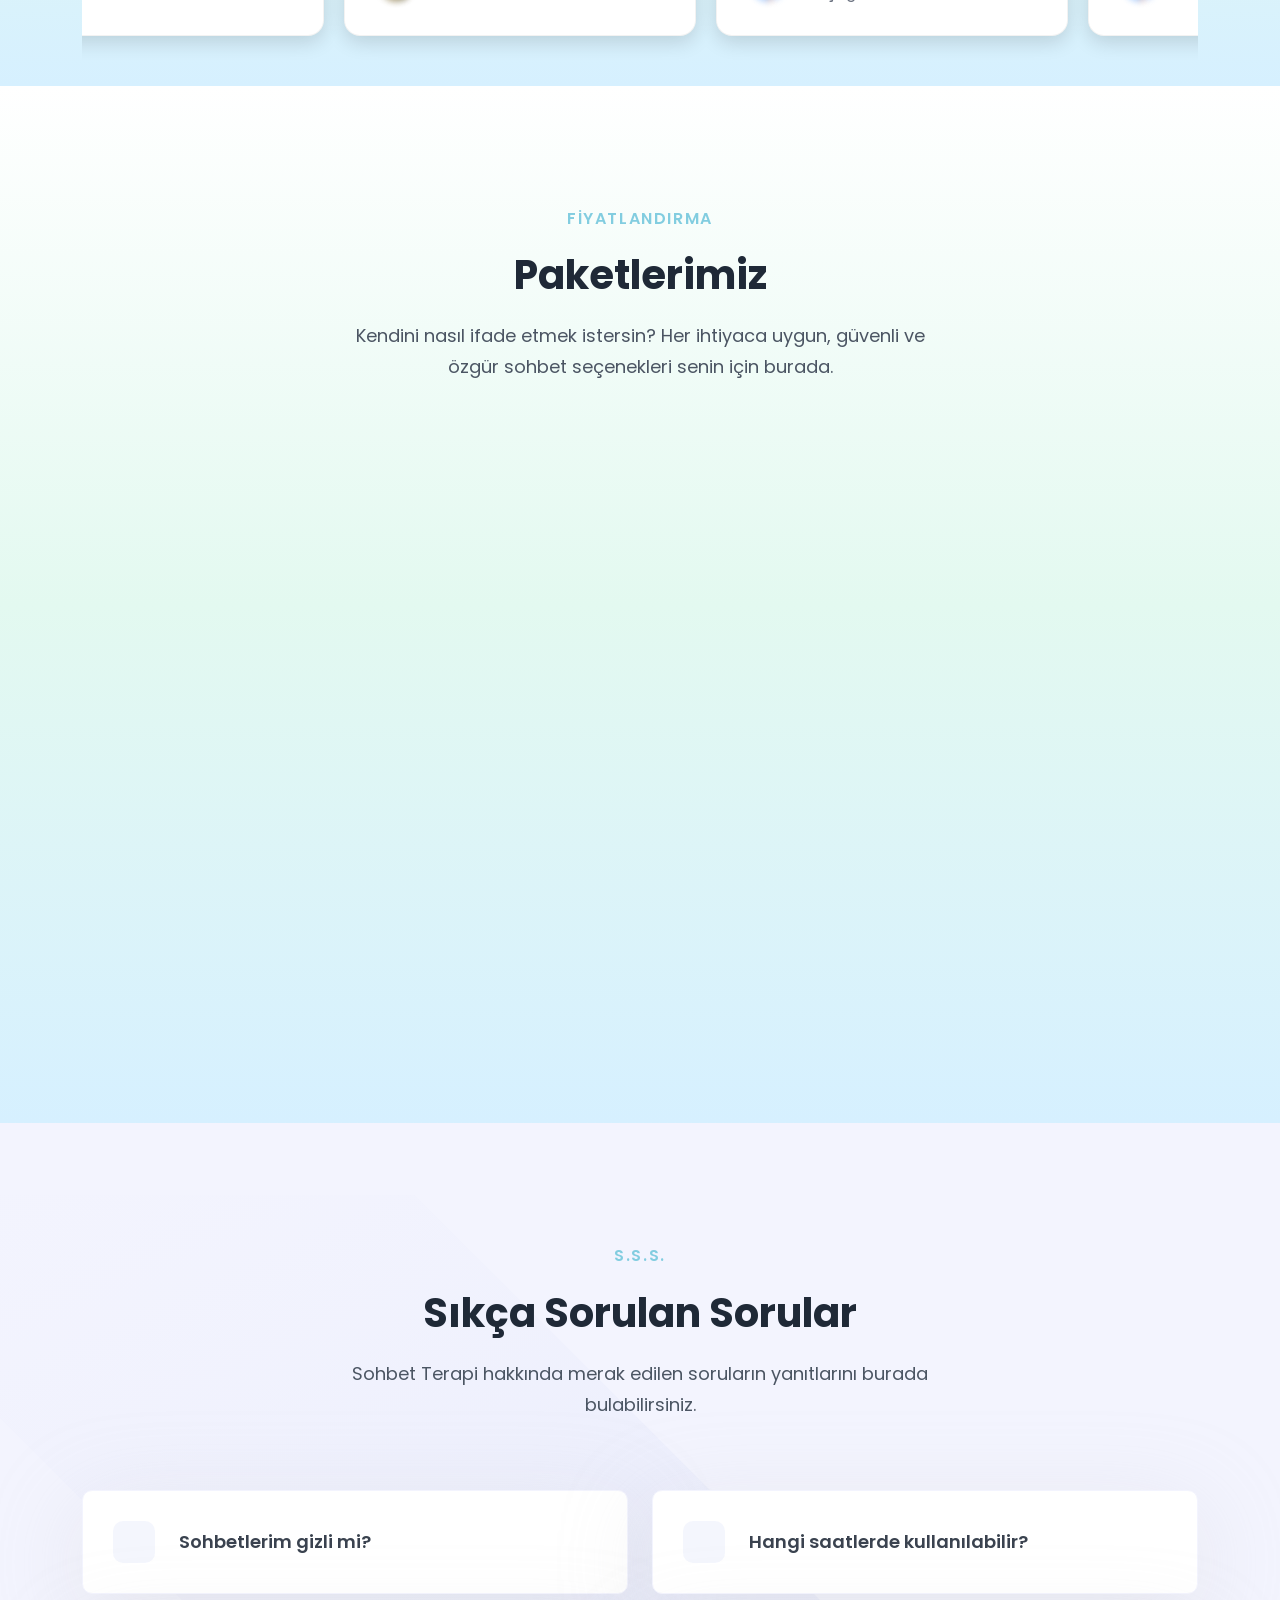
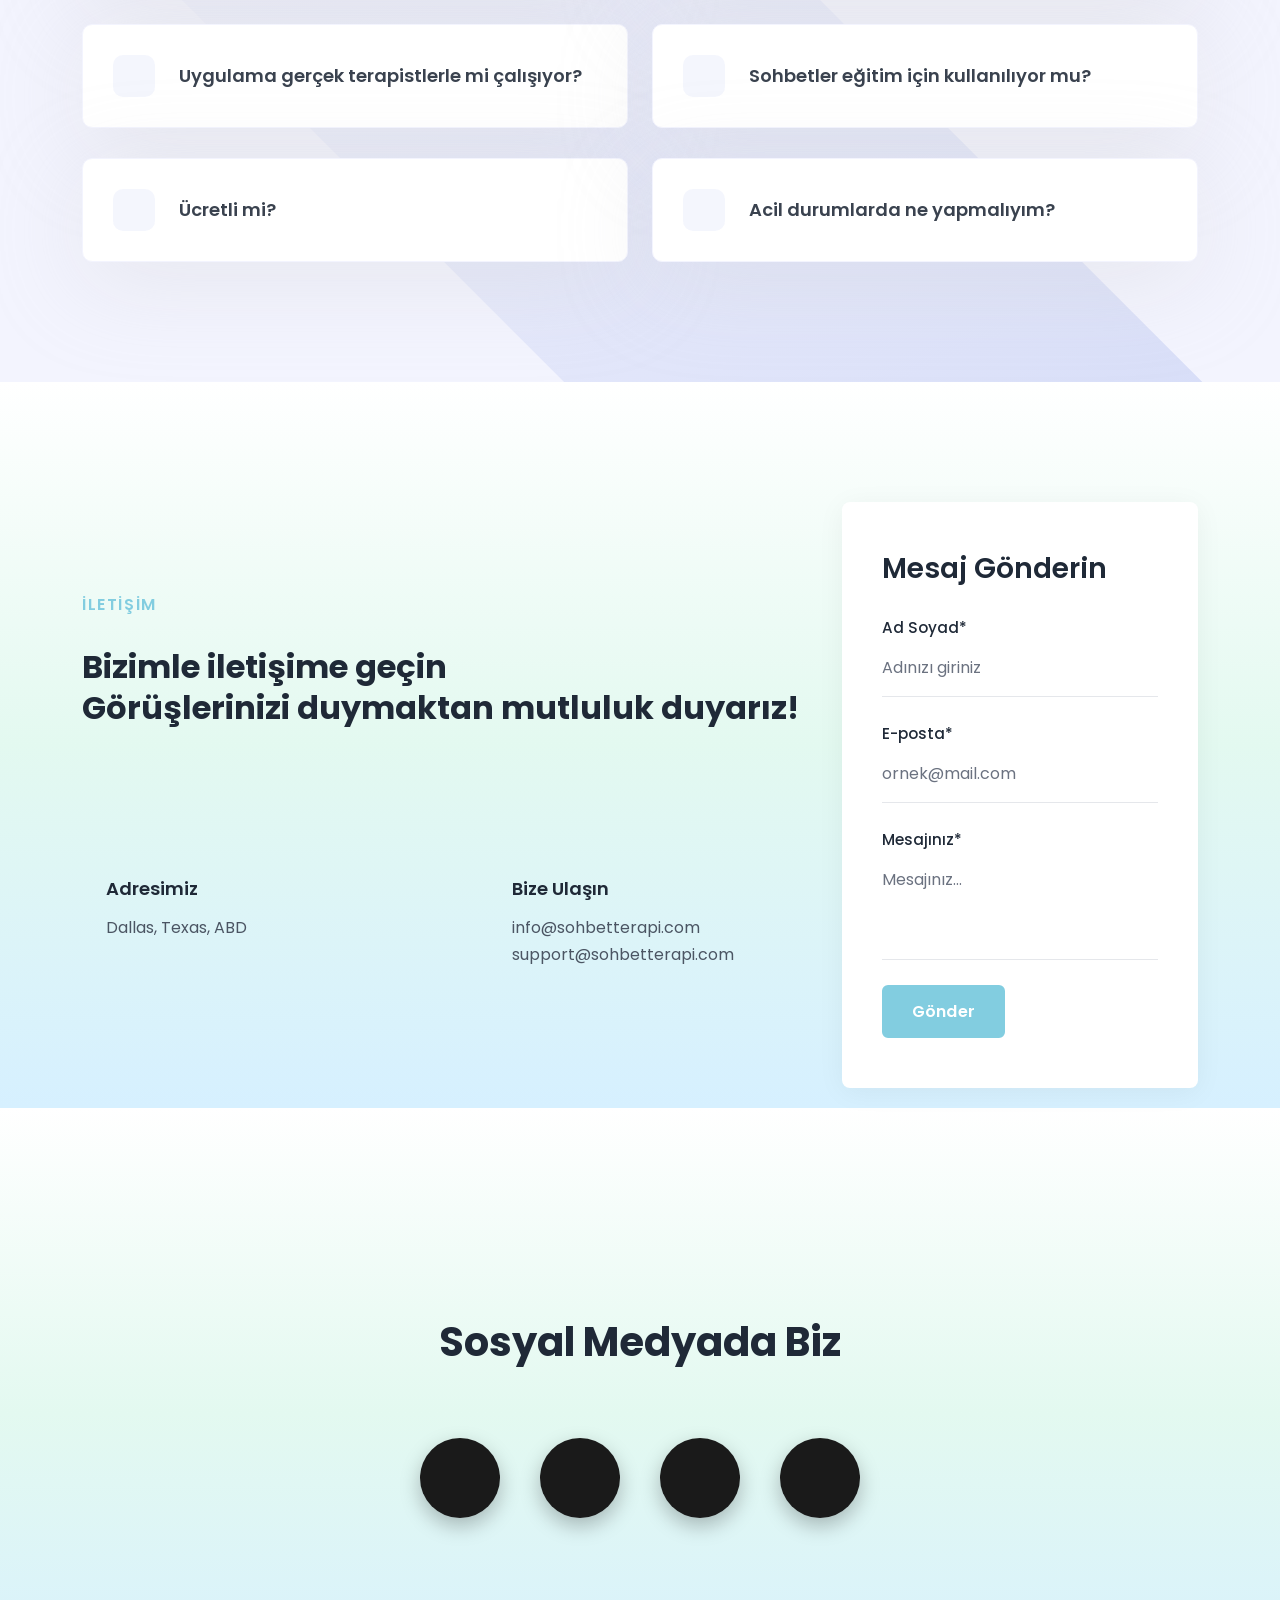
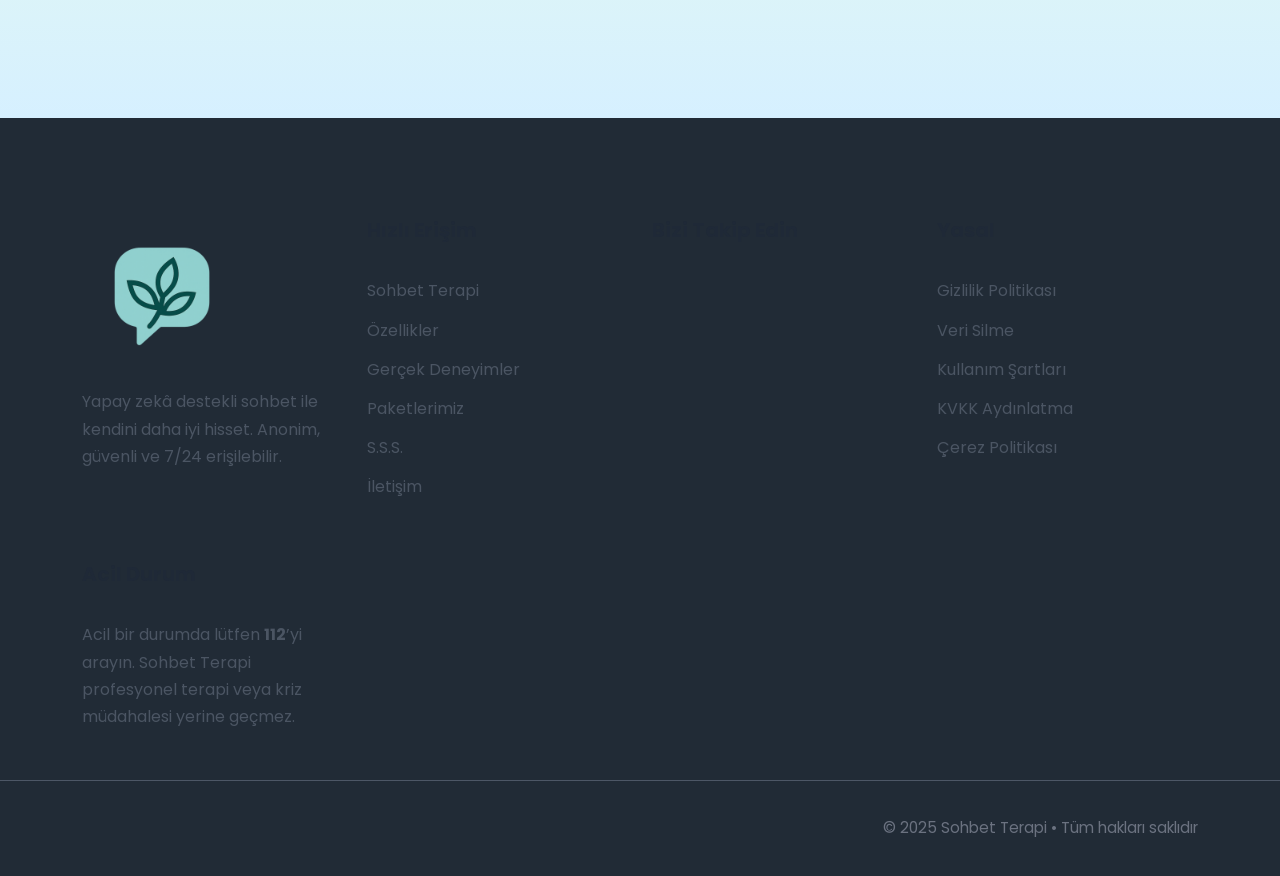
==== commit 72da99cf: "Update typography and colors to professional design system, remove team section - Implement professi" ====
--- a/index.html
+++ b/index.html
@@ -131,7 +131,6 @@
                       <li class="nav-item"><a class="ud-menu-scroll" href="#testimonials">Gerçek Deneyimler</a></li>
                       <li class="nav-item"><a class="ud-menu-scroll" href="#pricing">Paketlerimiz</a></li>
                       <li class="nav-item"><a class="ud-menu-scroll" href="#faq">S.S.S.</a></li>
-                      <li class="nav-item"><a class="ud-menu-scroll" href="#team">Takım</a></li>
 <!--                      <li class="nav-item"><a href="blog.html">Blog</a></li>-->
                       <li class="nav-item"><a class="ud-menu-scroll" href="#contact">İletişim</a></li>
                   </ul>
@@ -727,99 +726,6 @@
     </section>
     <!-- ====== FAQ End ====== -->
 
-    <!-- ====== Team Start ====== -->
-    <section id="team" class="ud-team">
-        <div class="container">
-            <div class="row">
-                <div class="col-lg-12">
-                    <div class="ud-section-title mx-auto text-center">
-                        <span>Takım</span>
-                        <h2>Ekiple Tanışın</h2>
-                        <p>
-                            Sohbet Terapi’yi hayata geçiren  ekip üyelerimiz
-                        </p>
-                    </div>
-                </div>
-            </div>
-
-            <div class="row">
-                <!-- Project Manager -->
-                <div class="col-xl-4 col-lg-4 col-sm-6">
-                    <div class="ud-single-team wow fadeInUp" data-wow-delay=".1s">
-                        <div class="ud-team-image-wrapper">
-                            <div class="ud-team-image">
-                                <a href="https://www.linkedin.com/in/ataturhan/" target="_blank" rel="noopener noreferrer">
-                                    <img src="assets/images/team/AtaTurhan.webp" alt="Ata Turhan" />
-                                </a>
-                            </div>
-                        </div>
-                        <div class="ud-team-info">
-                            <h5>Ata Turhan</h5>
-                            <h6>Project Manager</h6>
-                        </div>
-                        <ul class="ud-team-socials">
-                            <li>
-                                <a href="https://www.linkedin.com/in/ataturhan/" target="_blank">
-                                    <i class="lni lni-linkedin-original"></i>
-                                </a>
-                            </li>
-                        </ul>
-                    </div>
-                </div>
-
-                <!-- Backend Architecture Designer -->
-                <div class="col-xl-4 col-lg-4 col-sm-6">
-                    <div class="ud-single-team wow fadeInUp" data-wow-delay=".15s">
-                        <div class="ud-team-image-wrapper">
-                            <div class="ud-team-image">
-                                <a href="https://www.linkedin.com/in/umurinan/" target="_blank" rel="noopener noreferrer">
-                                    <img src="assets/images/team/UmurInan.webp" alt="Umur Inan" />
-                                </a>
-                            </div>
-                        </div>
-                        <div class="ud-team-info">
-                            <h5>Umur Inan</h5>
-                            <h6>Co-Founder and Lead Software Engineer</h6>
-                        </div>
-                        <ul class="ud-team-socials">
-                            <li>
-                                <a href="https://www.linkedin.com/in/umurinan/" target="_blank">
-                                    <i class="lni lni-linkedin-original"></i>
-                                </a>
-                            </li>
-                        </ul>
-                    </div>
-                </div>
-
-                <!-- Frontend Developer -->
-                <div class="col-xl-4 col-lg-4 col-sm-6">
-                    <div class="ud-single-team wow fadeInUp" data-wow-delay=".25s">
-                        <div class="ud-team-image-wrapper">
-                            <div class="ud-team-image">
-                                <a href="https://www.linkedin.com/in/doğukansume/" target="_blank" rel="noopener noreferrer">
-                                    <img src="assets/images/team/DogukanSume.webp" alt="Doğukan Süme" />
-                                </a>
-                            </div>
-                        </div>
-                        <div class="ud-team-info">
-                            <h5>Doğukan Süme</h5>
-                            <h6>Full Stack Developer</h6>
-                        </div>
-                        <ul class="ud-team-socials">
-                            <li>
-                                <a href="https://www.linkedin.com/in/doğukansume/" target="_blank">
-                                    <i class="lni lni-linkedin-original"></i>
-                                </a>
-                            </li>
-                        </ul>
-                    </div>
-                </div>
-
-            </div>
-        </div>
-    </section>
-    <!-- ====== Team End ====== -->
-
     <!-- ====== Contact Start ====== -->
     <section id="contact" class="ud-contact">
         <div class="container">
@@ -974,7 +880,6 @@
                                 <li><a href="#testimonials">Gerçek Deneyimler</a></li>
                                 <li><a href="#pricing">Paketlerimiz</a></li>
                                 <li><a href="#faq">S.S.S.</a></li>
-                                <li><a href="#team">Takım</a></li>
 <!--                                <li><a href="blog.html">Blog</a></li>-->
                                 <li><a href="#contact">İletişim</a></li>
                             </ul>
--- a/assets/css/override.css
+++ b/assets/css/override.css
@@ -1,24 +1,32 @@
 /* overrides.css - Mindmate brand overrides */
 
-/* Brand color palette */
+/* Professional color palette */
 :root {
-    --bs-primary: #82CDE0;   /* Light Blue */
-    --bs-secondary: #FFDDBF; /* Light Peach */
+    --bs-primary: #82CDE0;   /* Light Blue - Brand color */
+    --bs-secondary: #6abac5; /* Darker Blue for hover */
     --bs-primary-rgb: 130, 205, 224;
-    --bs-secondary-rgb: 255, 221, 191;
-}
-
-/* ============================= */
-/* Global Font Scaling           */
-/* ============================= */
-html {
-    font-size: 115%;  /* increases all rem/em-based text by ~10% */
+    --bs-secondary-rgb: 106, 186, 197;
+    --text-primary: #1f2937;   /* Dark gray for headings */
+    --text-secondary: #4b5563; /* Medium gray for body */
+    --text-tertiary: #6b7280;  /* Light gray for subtle text */
+}
+
+/* ============================= */
+/* Global Font Scaling & Typography */
+/* ============================= */
+html, body {
+    font-size: 100%;
+    font-family: -apple-system, BlinkMacSystemFont, 'Segoe UI', 'Inter', 'Roboto', 'Helvetica Neue', Arial, sans-serif;
+    color: var(--text-secondary);
+    line-height: 1.6;
+    -webkit-font-smoothing: antialiased;
+    -moz-osx-font-smoothing: grayscale;
 }
 
 /* Optional: for mobile responsiveness */
 @media (max-width: 768px) {
-    html {
-        font-size: 115%;
+    html, body {
+        font-size: 100%;
     }
 }
 
@@ -96,16 +104,23 @@
 /* ============================= */
 .ud-main-btn {
     background-color: var(--bs-primary) !important;
-    border: 1px solid var(--bs-primary) !important;
+    border: 2px solid var(--bs-primary) !important;
     color: #fff !important;
-    transition: all 0.3s ease;
+    font-weight: 600 !important;
+    font-size: 1rem !important;
+    padding: 12px 28px !important;
+    border-radius: 6px !important;
+    transition: all 0.2s ease;
+    letter-spacing: 0.01em;
 }
 
 .ud-main-btn:hover,
 .ud-main-btn:focus {
-    background-color: #6cb9cf !important;
-    border-color: #6cb9cf !important;
+    background-color: var(--bs-secondary) !important;
+    border-color: var(--bs-secondary) !important;
     color: #fff !important;
+    transform: translateY(-1px);
+    box-shadow: 0 4px 12px rgba(130, 205, 224, 0.3) !important;
 }
 
 .ud-white-btn {
@@ -133,39 +148,40 @@
 /* ============================= */
 .ud-faq-btn:not(.collapsed) {
     background-color: var(--bs-secondary) !important;
-    color: #000 !important;
+    color: var(--text-primary) !important;
     border-color: var(--bs-secondary) !important;
 }
 
 /* ============================= */
 /* Headings                      */
 /* ============================= */
-h1, h2, h3, h4 {
-    font-weight: 600;
+h1, h2, h3, h4, h5, h6 {
+    font-weight: 600 !important;
+    color: var(--text-primary) !important;
 }
 
 /* Default navbar links (before scroll) */
 .ud-header .navbar-nav .nav-item a {
-    color: #000 !important;       /* White on hero */
-    font-weight: 600;
-    font-size: 1.05rem;
-    transition: color 0.3s ease;
+    color: var(--text-primary) !important;
+    font-weight: 500 !important;
+    font-size: 1rem !important;
+    transition: color 0.2s ease;
 }
 
 /* When navbar is sticky (after scroll), make all links black */
 .ud-header.sticky .navbar-nav .nav-item a {
-    color: #000 !important;
+    color: var(--text-primary) !important;
 }
 
 /* Active link state */
 .ud-header .navbar-nav .nav-item a.active {
-    color: var(--bs-primary) !important; /* dark tone from logo */
-    font-weight: 700; /* bolder weight */
+    color: var(--bs-primary) !important;
+    font-weight: 600 !important;
 }
 
 /* Keep hover separate */
 .ud-header .navbar-nav .nav-item a:hover {
-    color: #38dcdc !important;
+    color: var(--bs-primary) !important;
 }
 
 
@@ -211,34 +227,46 @@
 /* ============================= */
 /* Hero Heading & Description    */
 /* ============================= */
-.ud-hero-content .ud-hero-title {  /*previous setts*/
-    /*font-family: 'MidasSans-Semi-Bold', Arial, sans-serif;*/
-    /*font-style: normal;*/
-    /*font-weight: 550;*/
-    /*font-size: 55px;*/
-    /*line-height: 70px;*/
-    /*margin-bottom: 20px;*/
-    color: #000; /* Black text */
+.ud-hero-content .ud-hero-title {
+    color: var(--text-primary) !important;
+    font-weight: 700 !important;
+    font-size: 3.5rem !important;
+    line-height: 1.2 !important;
+    letter-spacing: -0.02em !important;
+    margin-bottom: 1.5rem !important;
 }
 
 .ud-hero-content .ud-hero-desc {
-    color: #000 !important;   /* Black description */
-    font-size: 20px;
-    line-height: 32px;
-    opacity: 1;               /* Prevent faded look */
-    max-width: 680px;
-    margin: 0 auto 30px;
-}
-
-@media screen and (max-width: 991px) { /* Title and description on smaller screens */
+    color: var(--text-secondary) !important;
+    font-size: 1.25rem !important;
+    line-height: 1.7 !important;
+    font-weight: 400 !important;
+    opacity: 1 !important;
+    max-width: 720px;
+    margin: 0 auto 2rem;
+}
+
+@media screen and (max-width: 991px) {
     .ud-hero-content .ud-hero-title {
-        font-size: 36px;
-        line-height: 48px;
+        font-size: 2.5rem !important;
+        line-height: 1.3 !important;
     }
 
     .ud-hero-content .ud-hero-desc {
-        font-size: 18px;
-        line-height: 28px;
+        font-size: 1.125rem !important;
+        line-height: 1.6 !important;
+    }
+}
+
+@media screen and (max-width: 575px) {
+    .ud-hero-content .ud-hero-title {
+        font-size: 2rem !important;
+        line-height: 1.2 !important;
+    }
+
+    .ud-hero-content .ud-hero-desc {
+        font-size: 1rem !important;
+        line-height: 1.5 !important;
     }
 }
 
@@ -401,7 +429,7 @@
 .ud-testimonial-content p {
     font-size: 1.15rem; /* 1rem → 1.15rem (yaklaşık +2px artış) */
     line-height: 1.7;
-    color: #333;
+    color: var(--text-secondary) !important;
     margin-bottom: 18px;
     flex-grow: 1;
 }
@@ -491,20 +519,27 @@
 
 /* === Footer Font Size Enhancements === */
 .ud-footer .ud-widget-title {
-    font-size: 20px;  /* was 16px → +25% */
-    font-weight: 700;
+    font-size: 1.25rem !important;
+    font-weight: 700 !important;
+    color: var(--text-primary) !important;
 }
 
 .ud-footer .ud-widget-links li a,
 .ud-footer .ud-widget-desc,
 .ud-footer .ud-widget-socials a {
-    font-size: 18px;  /* was 14px → now larger */
-    line-height: 1.7;
+    font-size: 1rem !important;
+    line-height: 1.7 !important;
+    color: var(--text-secondary) !important;
+}
+
+.ud-footer .ud-widget-links li a:hover {
+    color: var(--bs-primary) !important;
 }
 
 .ud-footer-bottom p {
-    font-size: 17px;  /* was 13–14px */
-    line-height: 1.6;
+    font-size: 0.95rem !important;
+    line-height: 1.6 !important;
+    color: var(--text-tertiary) !important;
 }
 
 /* ============================= */
@@ -612,30 +647,34 @@
 
 /* === 1. Features Section (Özellikler) === */
 .ud-feature-title {
-    font-size: 1.3rem !important;   /* slightly smaller for better balance */
-    font-weight: 700;
+    font-size: 1.5rem !important;
+    font-weight: 600 !important;
+    color: var(--text-primary) !important;
 }
 
 .ud-feature-desc {
-    font-size: 1.05rem !important;
-    line-height: 1.75;
+    font-size: 1rem !important;
+    line-height: 1.7 !important;
+    color: var(--text-secondary) !important;
 }
 
 /* === 2. Pricing Section (Fiyatlarımız) === */
 .ud-pricing-header h3 {
-    font-size: 1.4rem !important;   /* plan name */
-    font-weight: 700;
+    font-size: 1.5rem !important;
+    font-weight: 600 !important;
+    color: var(--text-primary) !important;
 }
 
 .ud-pricing-header h4 {
-    font-size: 1.6rem !important;   /* price */
-    color: var(--bs-primary);
-    font-weight: 700;
+    font-size: 2rem !important;
+    color: var(--bs-primary) !important;
+    font-weight: 700 !important;
 }
 
 .ud-pricing-body ul li {
-    font-size: 1.02rem !important;
-    line-height: 1.7;
+    font-size: 1rem !important;
+    line-height: 1.7 !important;
+    color: var(--text-secondary) !important;
 }
 
 .ud-single-pricing .ud-main-btn {
@@ -645,25 +684,29 @@
 
 /* === 3. FAQ Section (S.S.S.) === */
 .ud-faq-btn {
-    font-size: 1.08rem !important;  /* question text */
-    font-weight: 600;
-    line-height: 1.6;
+    font-size: 1.125rem !important;
+    font-weight: 600 !important;
+    line-height: 1.6 !important;
+    color: var(--text-primary) !important;
 }
 
 .ud-faq-body {
-    font-size: 1rem !important;    /* answer text */
-    line-height: 1.75;
+    font-size: 1rem !important;
+    line-height: 1.75 !important;
+    color: var(--text-secondary) !important;
 }
 
 /* === 4. Team Section (Takım) === */
 .ud-team-info h5 {
-    font-size: 1.15rem !important;  /* member name */
-    font-weight: 700;
+    font-size: 1.25rem !important;
+    font-weight: 600 !important;
+    color: var(--text-primary) !important;
 }
 
 .ud-team-info h6 {
-    font-size: 1rem !important;     /* role */
-    color: #555;
+    font-size: 1rem !important;
+    font-weight: 400 !important;
+    color: var(--text-tertiary) !important;
 }
 
 /* LinkedIn icon inside each team member */
@@ -678,36 +721,60 @@
 
 /* === 5. Testimonials (Gerçek Deneyimler) === */
 .ud-testimonial-content p {
-    font-size: 1.1rem !important;  /* user quote */
-    line-height: 1.75;
+    font-size: 1.125rem !important;
+    line-height: 1.75 !important;
+    color: var(--text-secondary) !important;
 }
 
 .ud-testimonial-info h4,
 .ud-testimonial-info h5 {
     font-size: 1rem !important;
+    color: var(--text-primary) !important;
+    font-weight: 600 !important;
+}
+
+.ud-testimonial-info p {
+    font-size: 0.95rem !important;
+    color: var(--text-tertiary) !important;
 }
 
 /* === 6. Section Headings General Boost === */
 .ud-section-title h2 {
-    font-size: 2.2rem !important;  /* consistent main section titles */
-    line-height: 1.3;
-    font-weight: 700;
+    font-size: 2.5rem !important;
+    line-height: 1.3 !important;
+    font-weight: 700 !important;
+    color: var(--text-primary) !important;
+    margin-top: 0.5rem !important;
 }
 
 .ud-section-title span {
-    font-size: 1rem !important;   /* small label above title */
-    font-weight: 600;
+    font-size: 1rem !important;
+    font-weight: 600 !important;
+    color: var(--bs-primary) !important;
+    text-transform: uppercase !important;
+    letter-spacing: 0.1em !important;
 }
 
 .ud-section-title p {
-    font-size: 1.05rem !important;
-    line-height: 1.75;
+    font-size: 1.125rem !important;
+    line-height: 1.7 !important;
+    color: var(--text-secondary) !important;
 }
 
 /* === 7. Global Text & Links Consistency === */
-p, li, a, span {
-    font-size: 1rem;
-    line-height: 1.7;
+p, li {
+    font-size: 1rem !important;
+    line-height: 1.7 !important;
+    color: var(--text-secondary) !important;
+}
+
+a {
+    color: var(--bs-primary) !important;
+    transition: color 0.2s ease !important;
+}
+
+a:hover {
+    color: var(--bs-secondary) !important;
 }
 
 /* === 8. Responsive Balance (Mobile) === */
@@ -924,12 +991,12 @@
     top: 10px;
     right: 18px;
     font-size: 28px;
-    color: #333;
+    color: var(--text-secondary) !important;
     cursor: pointer;
     font-weight: bold;
 }
 .popup-close:hover {
-    color: #000;
+    color: var(--text-primary) !important;
 }
 
 /* Swiper içi görseller */
@@ -1032,8 +1099,9 @@
 }
 
 .ud-social-gallery h2 {
-    font-weight: 700;
-    color: #1a1a1a;
+    font-weight: 700 !important;
+    font-size: 2rem !important;
+    color: var(--text-primary) !important;
 }
 
 .ud-social-gallery .gallery-desc {
@@ -1116,10 +1184,19 @@
 /* === Contact title made bigger === */
 /* ============================= */
 .ud-contact-title span {
-    font-size: 2rem;
-    font-weight: 700;
+    font-size: 1rem !important;
+    font-weight: 600 !important;
     display: inline-block;
-    color: #1a1a1a;
+    color: var(--bs-primary) !important;
+    text-transform: uppercase !important;
+    letter-spacing: 0.1em !important;
+}
+
+.ud-contact-title h2 {
+    font-size: 2rem !important;
+    font-weight: 700 !important;
+    color: var(--text-primary) !important;
+    margin-top: 0.5rem !important;
 }
 
 /* ============================= */
@@ -1128,7 +1205,28 @@
 
 /* Increases only the address and email text sizes */
 .ud-info-meta p {
-    font-size: 1.05rem !important;   /* doubled from typical ~1rem */
-    line-height: 1.6;
-    font-weight: 400;             /* slightly bold for readability */
-}
+    font-size: 1rem !important;
+    line-height: 1.7 !important;
+    font-weight: 400 !important;
+    color: var(--text-secondary) !important;
+}
+
+/* Contact form styling */
+.ud-contact-form label {
+    font-size: 0.95rem !important;
+    font-weight: 500 !important;
+    color: var(--text-primary) !important;
+}
+
+.ud-contact-form input[type="text"],
+.ud-contact-form input[type="email"],
+.ud-contact-form textarea {
+    font-size: 1rem !important;
+    color: var(--text-primary) !important;
+    border-color: #e5e7eb !important;
+}
+
+.ud-contact-form input::placeholder,
+.ud-contact-form textarea::placeholder {
+    color: var(--text-tertiary) !important;
+}
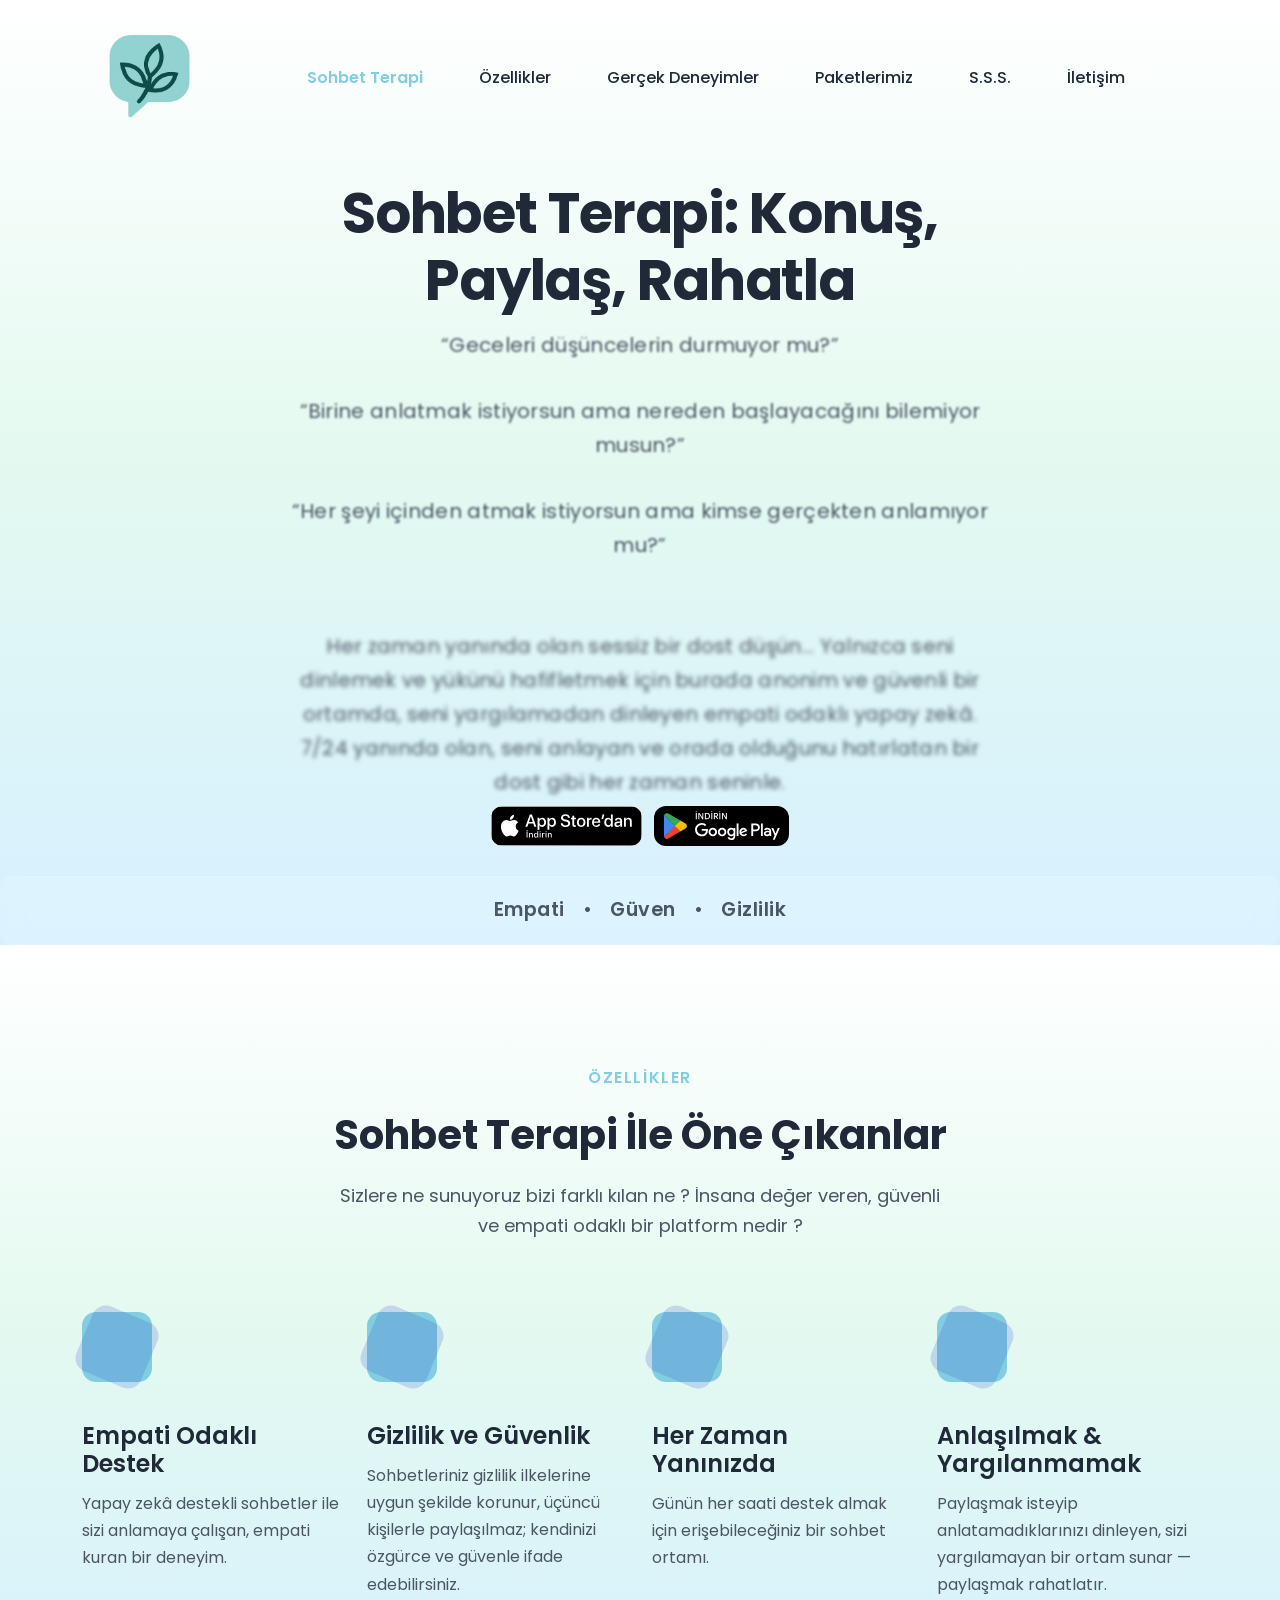
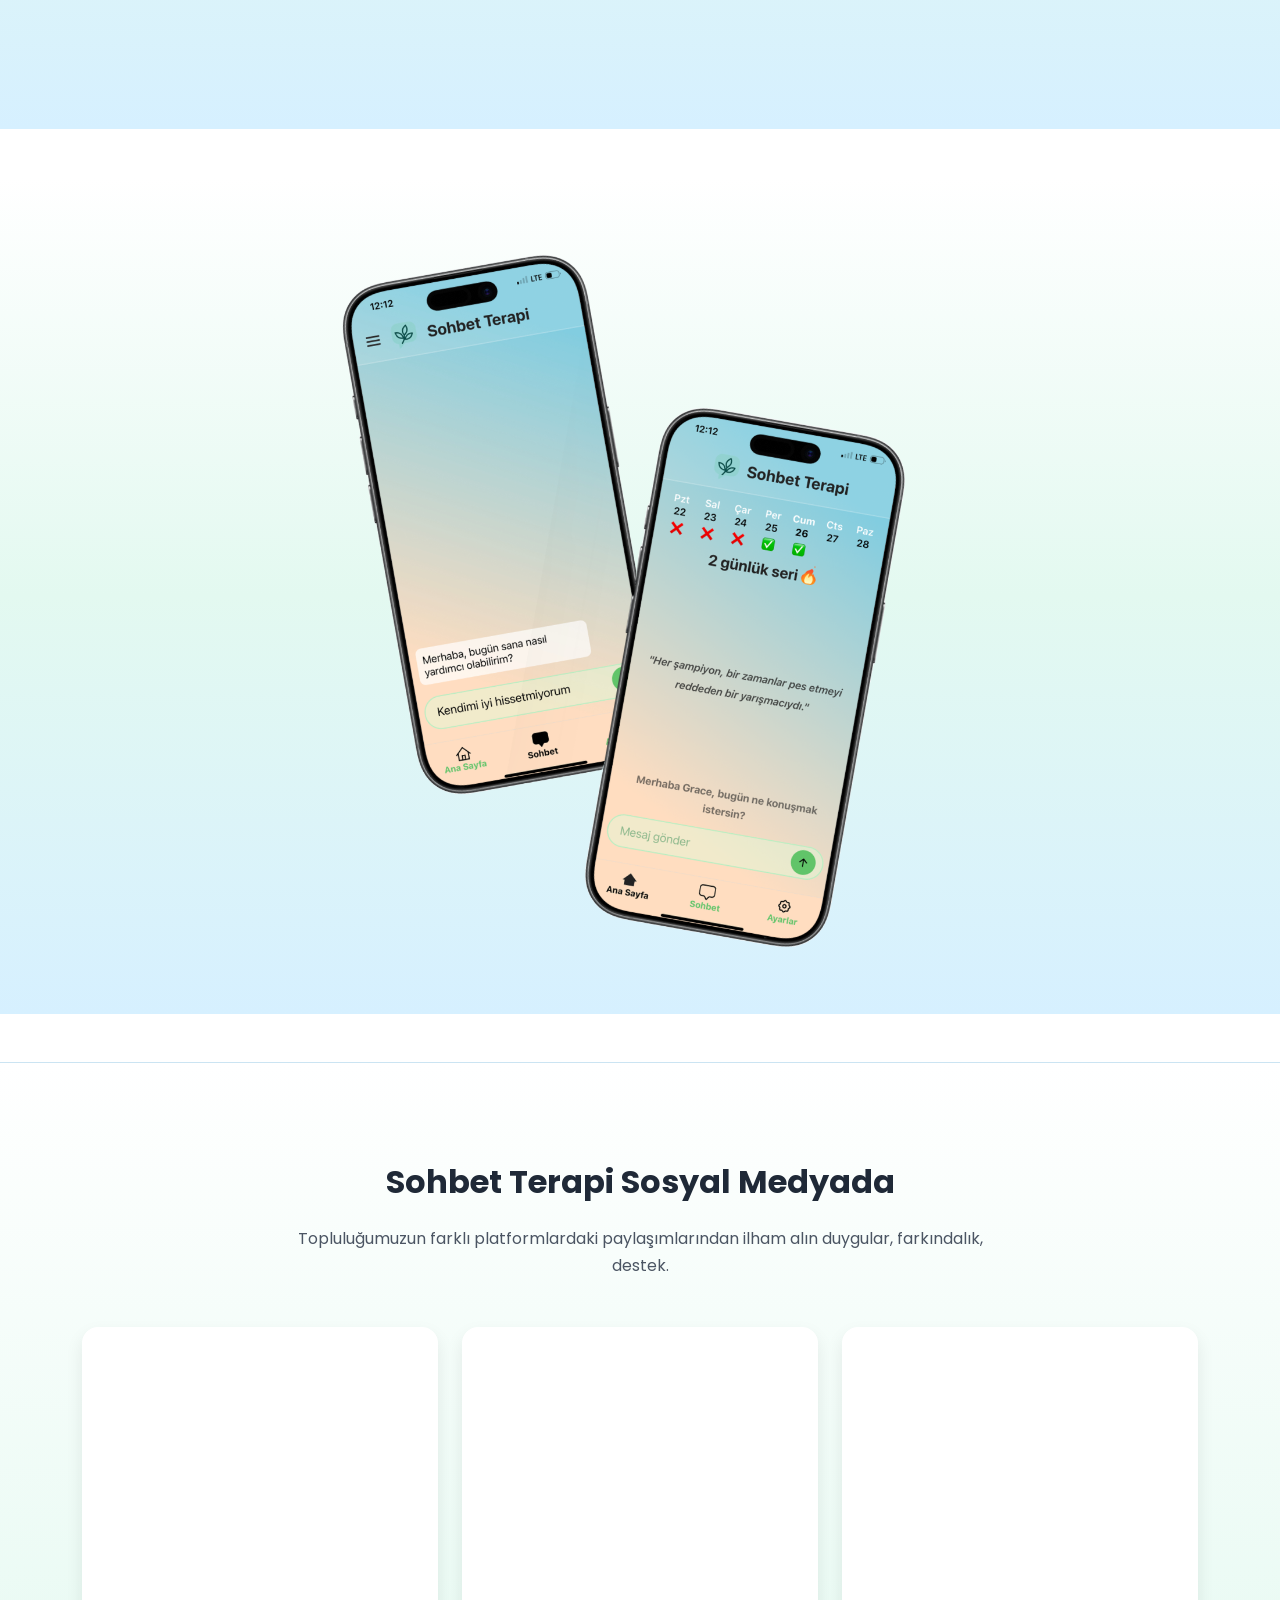
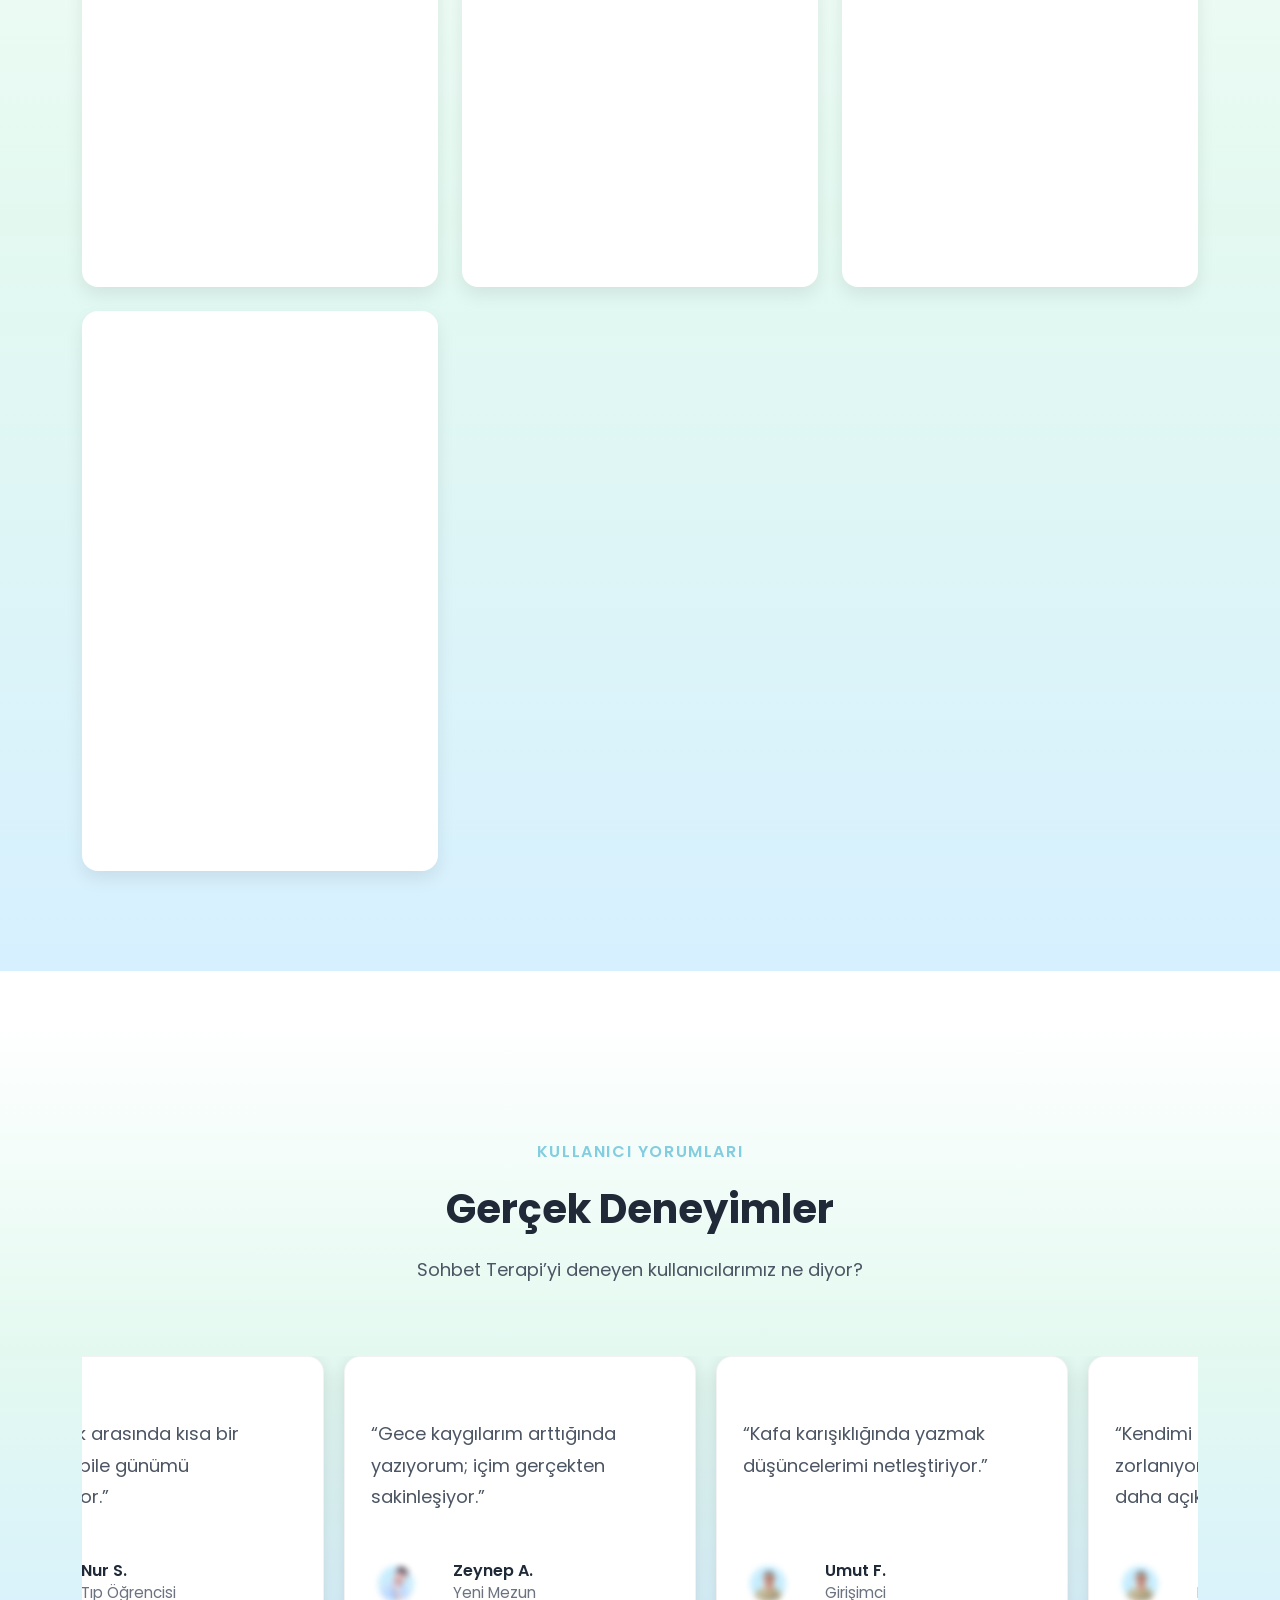
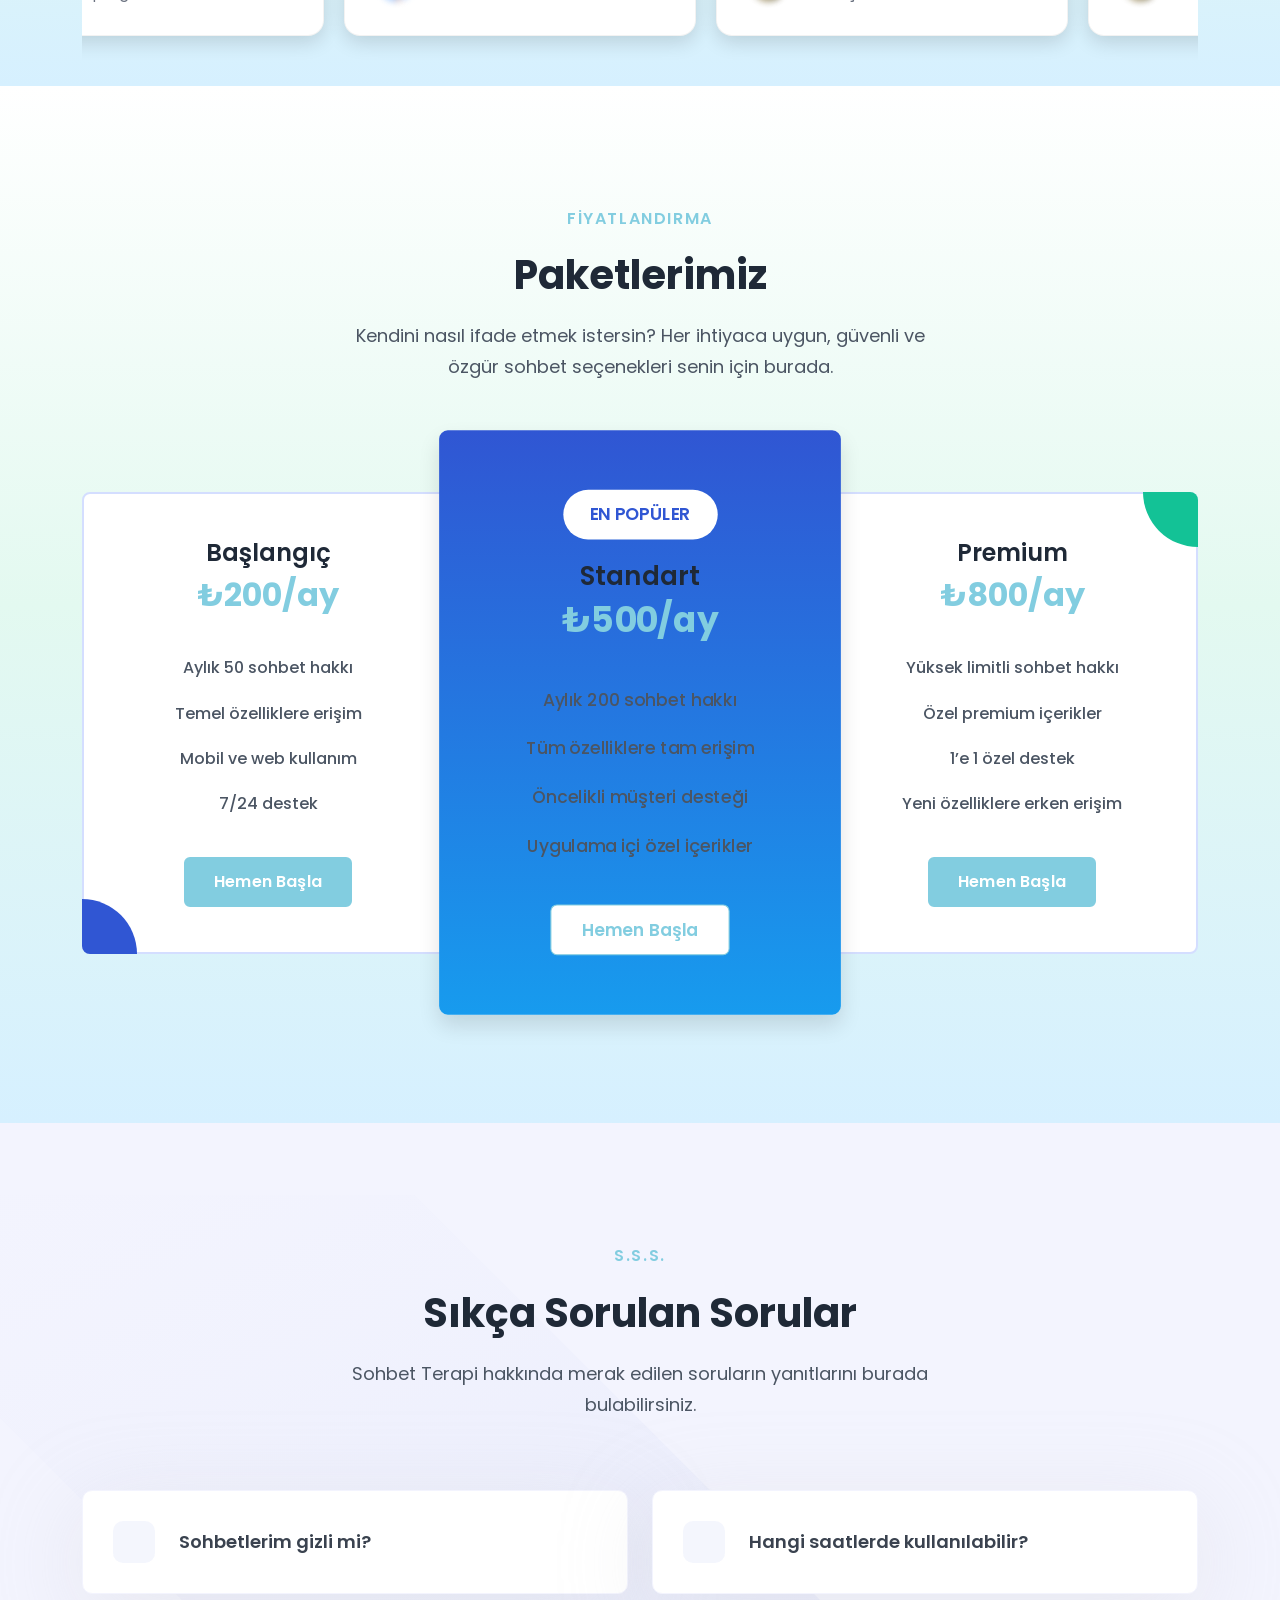
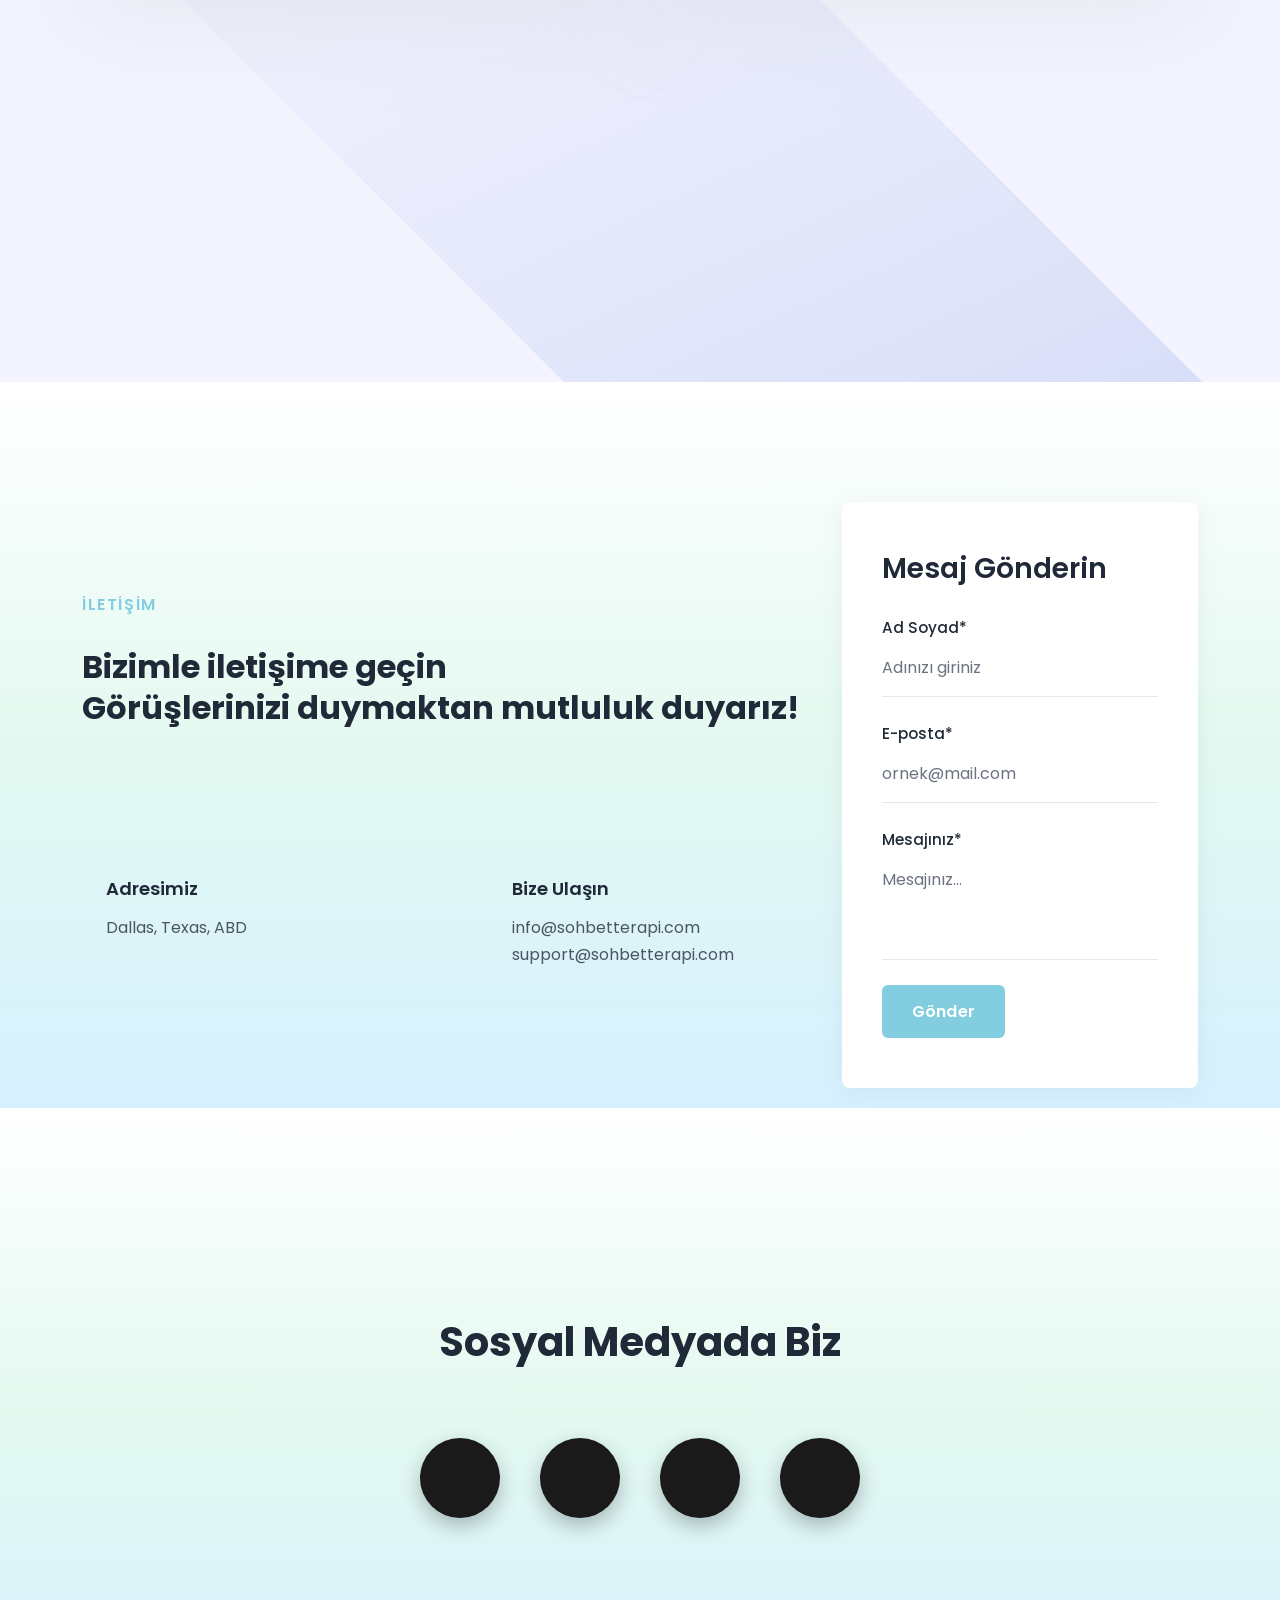
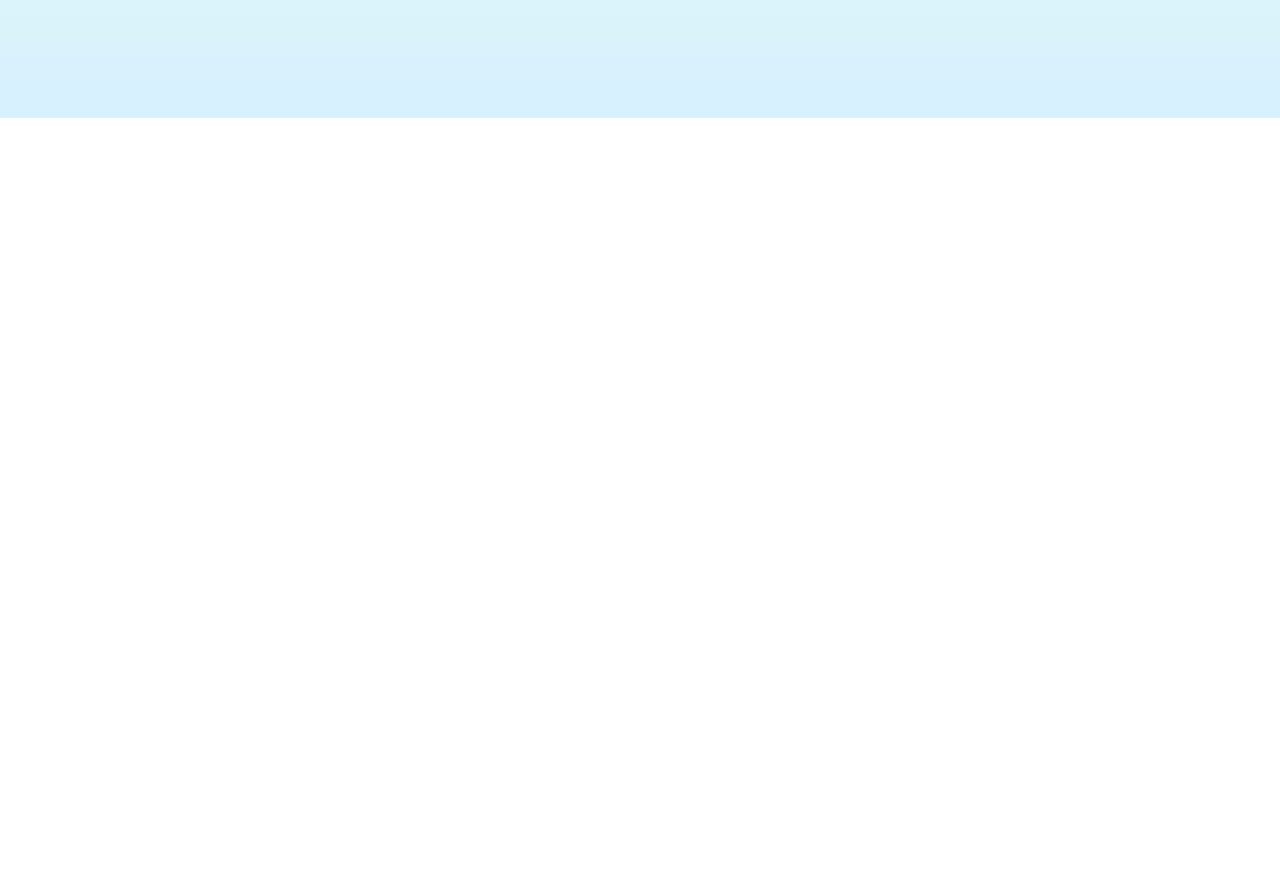
==== commit 849f0b3e: "Enhance SEO meta tags and structured data for MindMate - Update page title with descriptive keywords" ====
--- a/index.html
+++ b/index.html
@@ -26,9 +26,14 @@
     </script>
     
       <!-- Primary Title -->
-          <title>Sohbet Terapi | Yapay Zekâ Destekli Duygusal Destek</title>
-          <meta name="title" content="Sohbet Terapi | Yapay Zekâ Destekli Duygusal Destek">
-          <meta name="description" content="Sohbet Terapi, yapay zekâ destekli empatik konuşmalar ve duygusal destek sunarak ruhsal iyi oluşunuza katkı sağlar.">
+          <title>Sohbet Terapi | Yapay Zekâ Destekli Duygusal Destek ve Terapi Uygulaması</title>
+          <meta name="title" content="Sohbet Terapi | Yapay Zekâ Destekli Duygusal Destek ve Terapi Uygulaması">
+          <meta name="description" content="Sohbet Terapi, yapay zekâ destekli empatik konuşmalar ve duygusal destek sunarak ruhsal iyi oluşunuza katkı sağlar. Anonim, güvenli ve 7/24 erişilebilir yapay zekâ tabanlı terapi deneyimi.">
+          <meta name="keywords" content="sohbet terapi, yapay zeka terapi, duygusal destek, mental sağlık, psikolojik destek, AI terapi, online terapi, anonim terapi, empati odaklı sohbet, ruhsal iyi oluş, yapay zeka destekli konuşma">
+          <meta name="author" content="Solarity AI LLC">
+          <meta name="robots" content="index, follow, max-image-preview:large, max-snippet:-1, max-video-preview:-1">
+          <meta name="language" content="Turkish">
+          <meta name="revisit-after" content="7 days">
 
           <!-- Open Graph / Facebook -->
           <meta property="og:type" content="website">
@@ -81,9 +86,60 @@
             "@context": "https://schema.org",
             "@type": "Organization",
             "name": "Solarity AI LLC",
+            "legalName": "Solarity AI LLC",
             "url": "https://sohbetterapi.solarityai.com",
             "logo": "https://sohbetterapi.solarityai.com/assets/images/logo/logo.webp",
-            "description": "Yapay zekâ destekli duygusal destek ve terapi hizmetleri"
+            "description": "Sohbet Terapi, yapay zekâ destekli empatik konuşmalar ve duygusal destek sunarak ruhsal iyi oluşunuza katkı sağlar. Anonim, güvenli ve 7/24 erişilebilir yapay zekâ tabanlı terapi deneyimi.",
+            "foundingDate": "2024",
+            "contactPoint": {
+              "@type": "ContactPoint",
+              "contactType": "Customer Service",
+              "email": "info@sohbetterapi.com",
+              "availableLanguage": ["Turkish", "English"]
+            },
+            "sameAs": [
+              "https://www.linkedin.com/company/solarity-ai-llc"
+            ],
+            "address": {
+              "@type": "PostalAddress",
+              "addressLocality": "Dallas",
+              "addressRegion": "Texas",
+              "addressCountry": "US"
+            }
+          }
+          </script>
+          <script type="application/ld+json">
+          {
+            "@context": "https://schema.org",
+            "@type": "BreadcrumbList",
+            "itemListElement": [
+              {
+                "@type": "ListItem",
+                "position": 1,
+                "name": "Ana Sayfa",
+                "item": "https://sohbetterapi.solarityai.com/"
+              }
+            ]
+          }
+          </script>
+          <script type="application/ld+json">
+          {
+            "@context": "https://schema.org",
+            "@type": "SoftwareApplication",
+            "name": "Sohbet Terapi",
+            "applicationCategory": "HealthApplication",
+            "operatingSystem": "iOS, Android",
+            "offers": {
+              "@type": "Offer",
+              "price": "0",
+              "priceCurrency": "TRY"
+            },
+            "description": "Yapay zekâ destekli empatik konuşmalar ve duygusal destek sunan mobil uygulama",
+            "aggregateRating": {
+              "@type": "AggregateRating",
+              "ratingValue": "5",
+              "ratingCount": "100+"
+            }
           }
           </script>
 
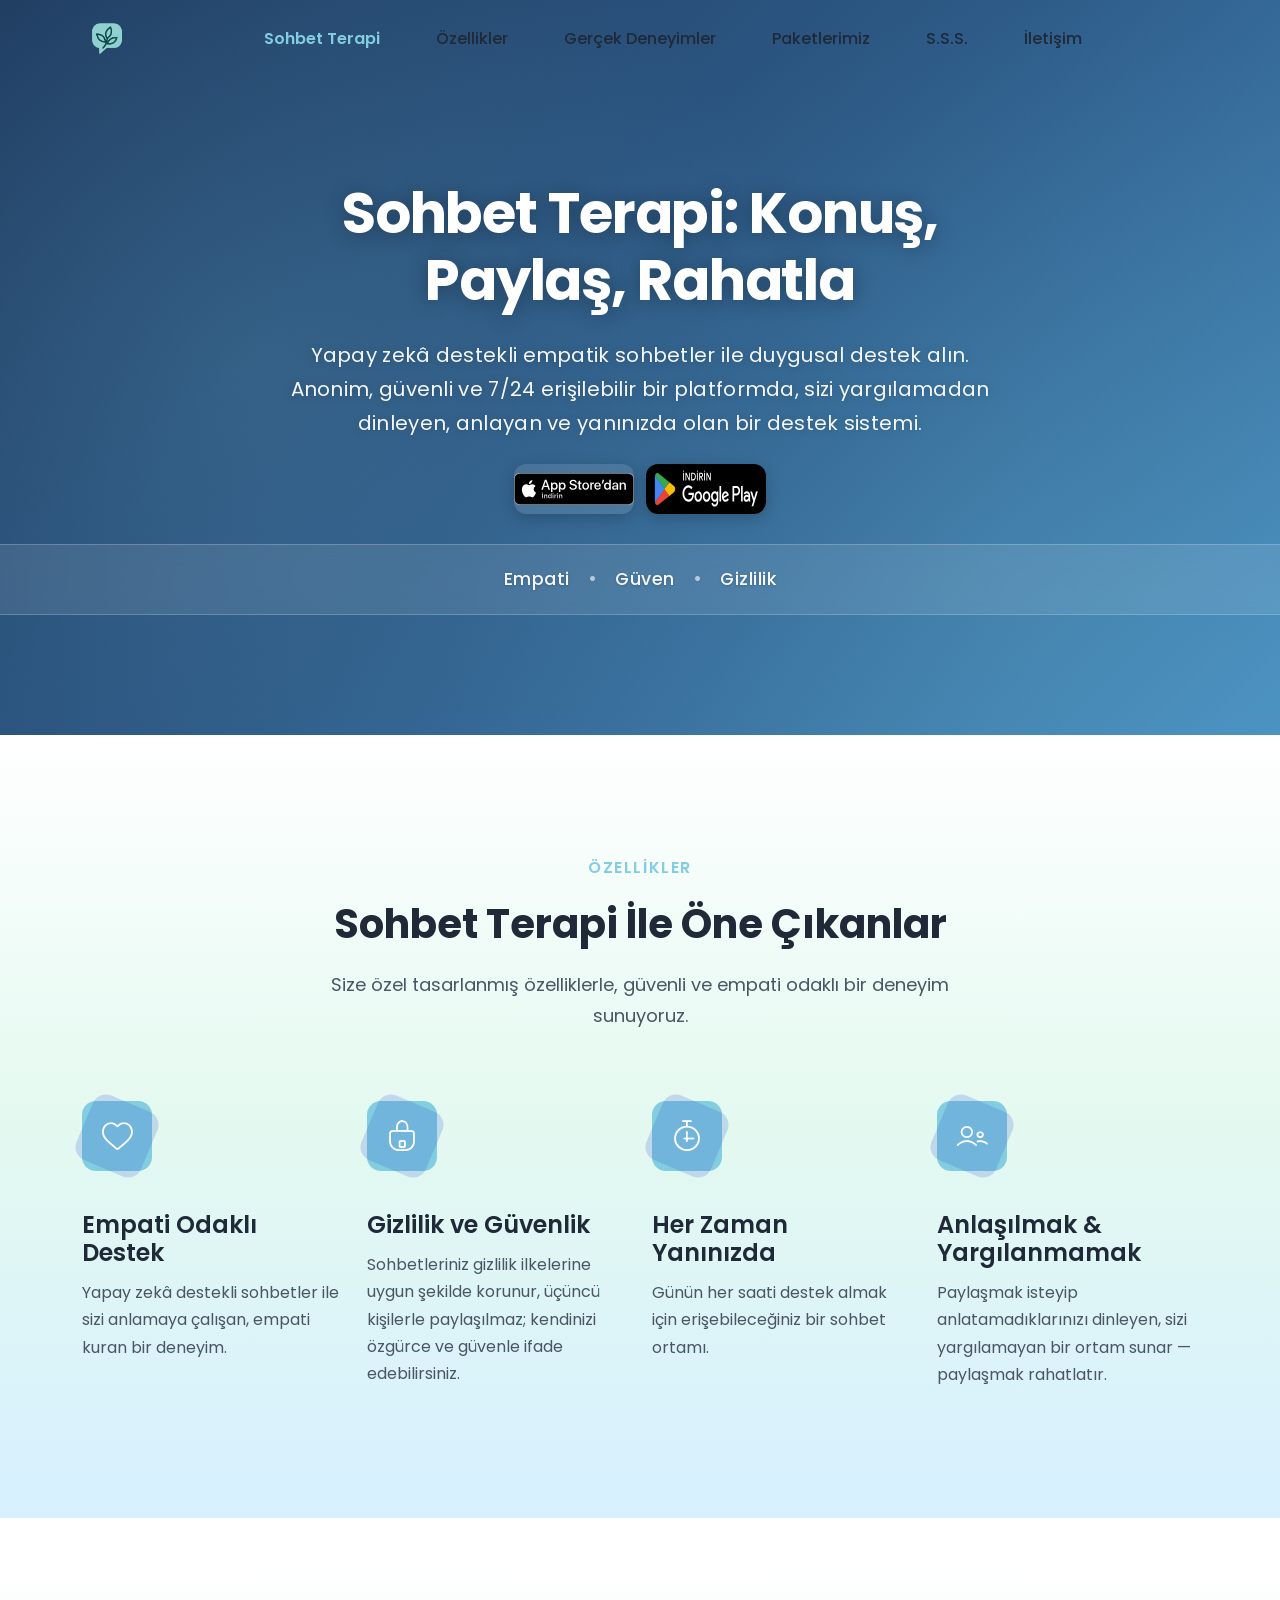
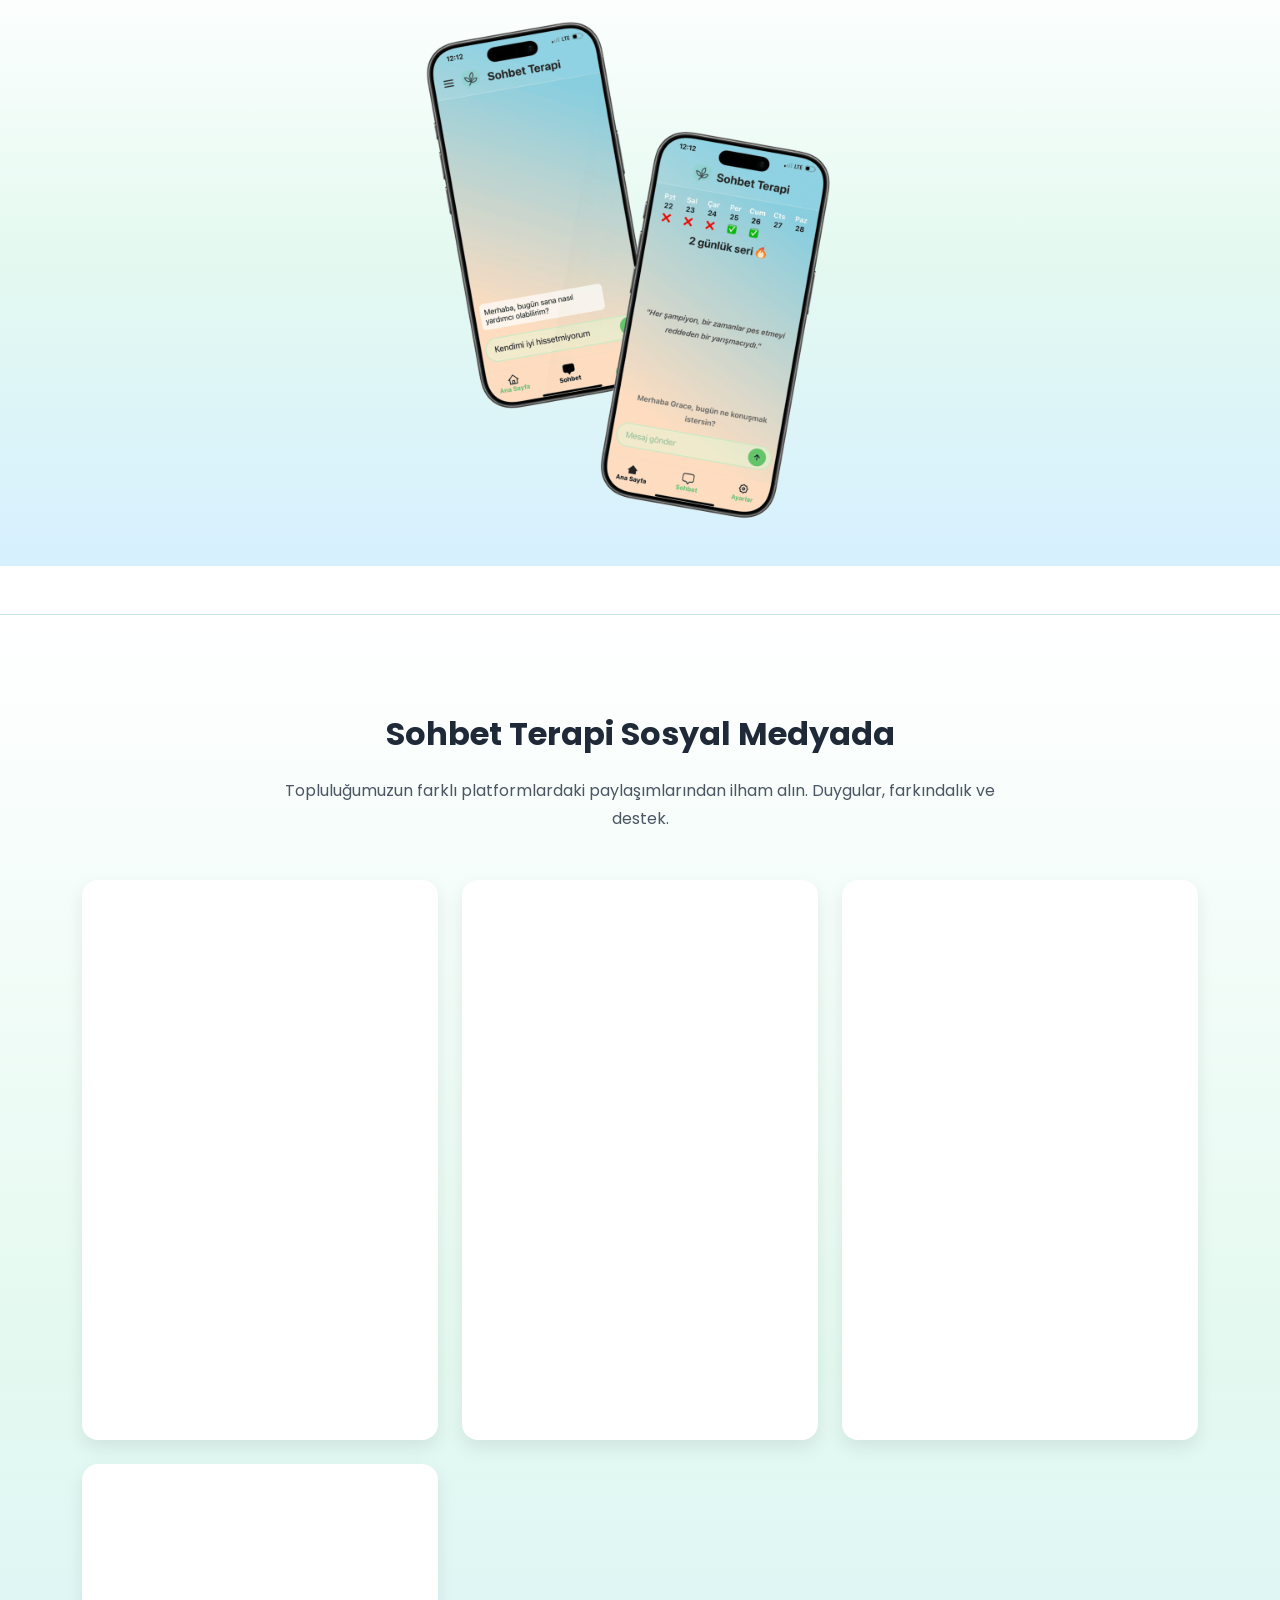
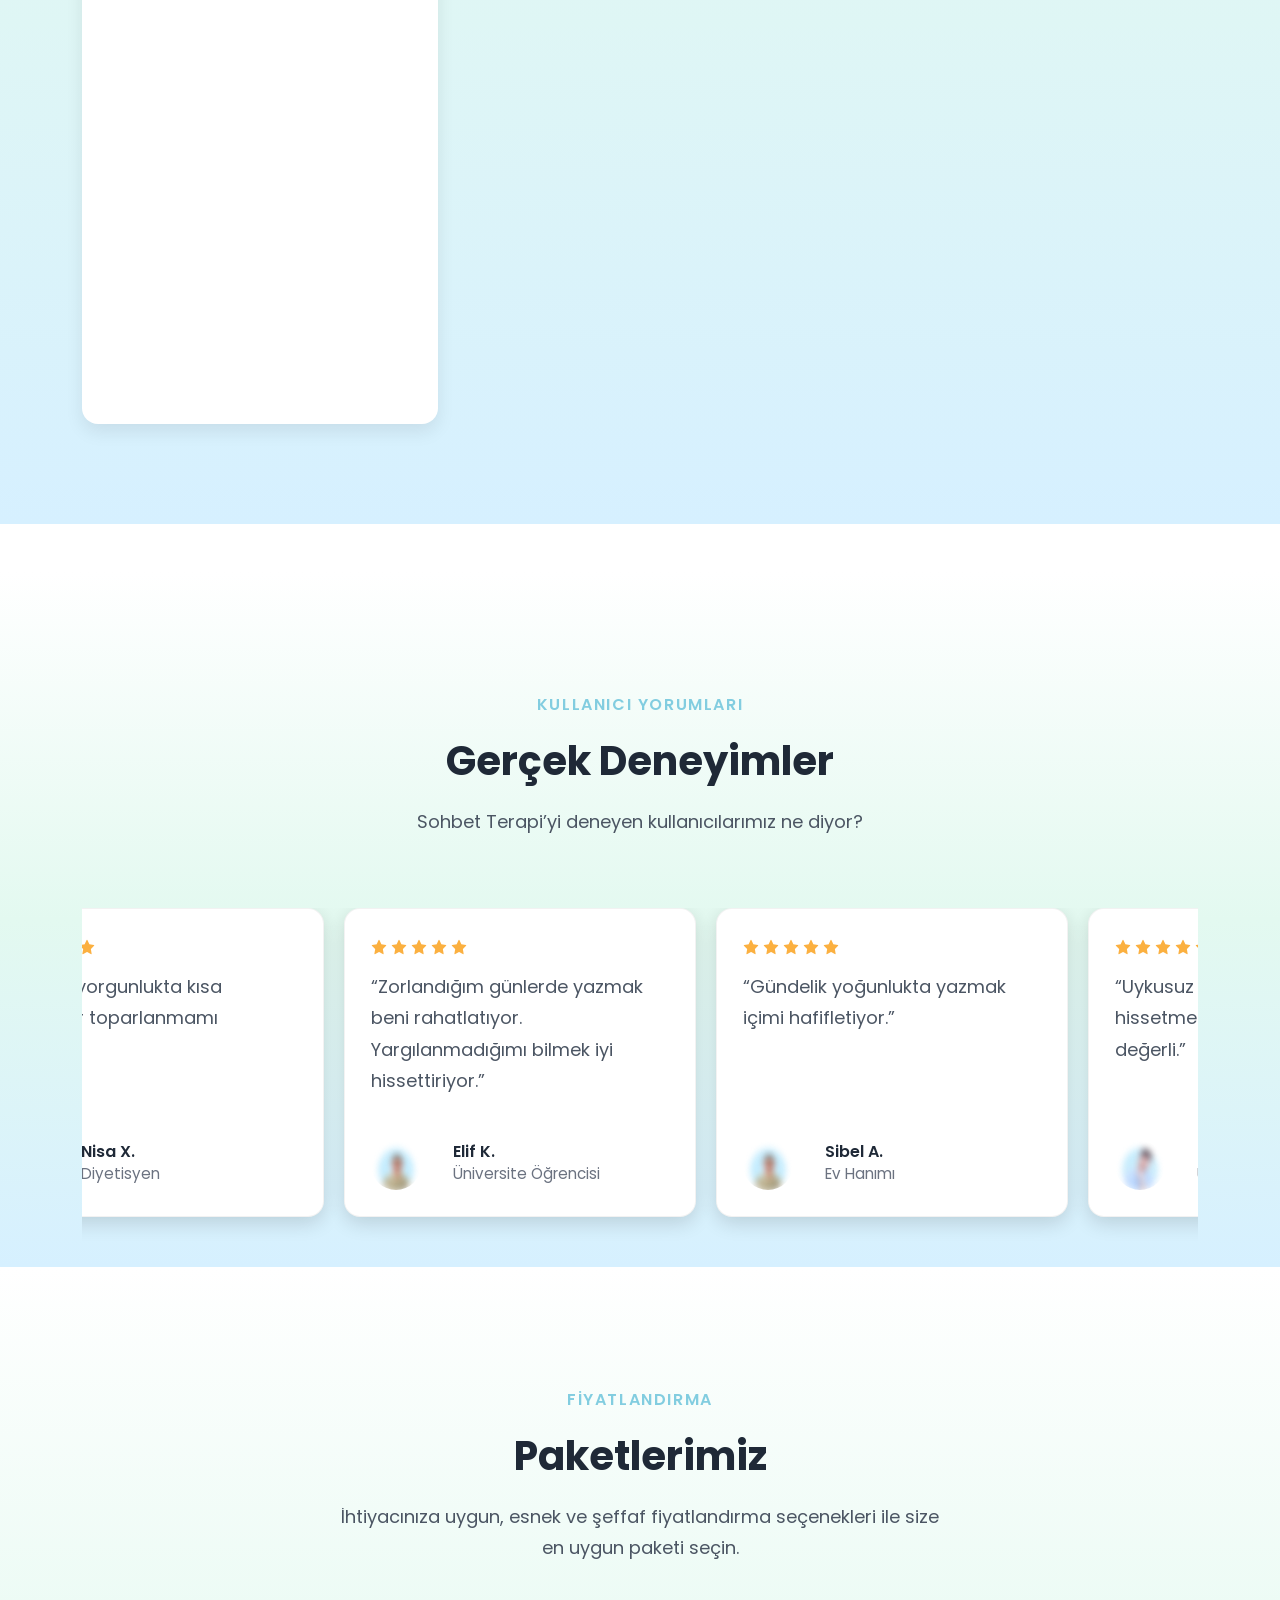
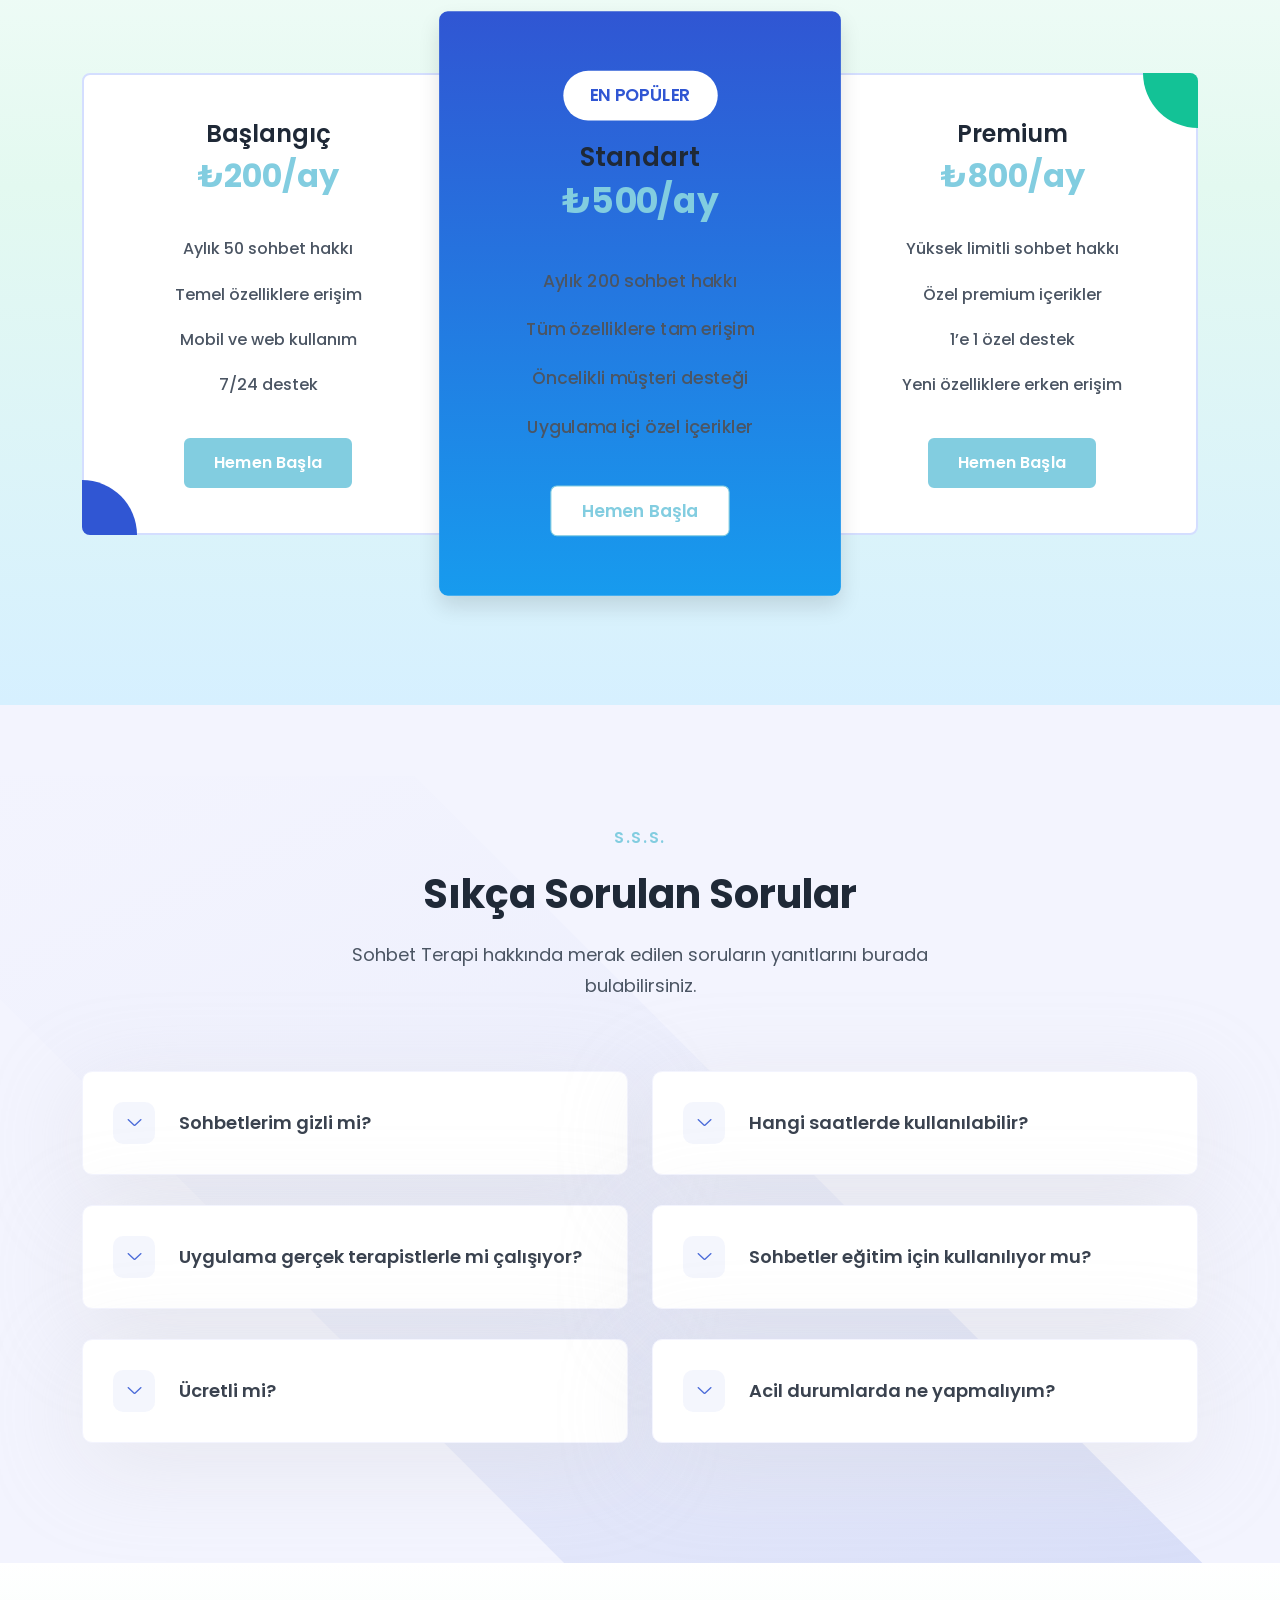
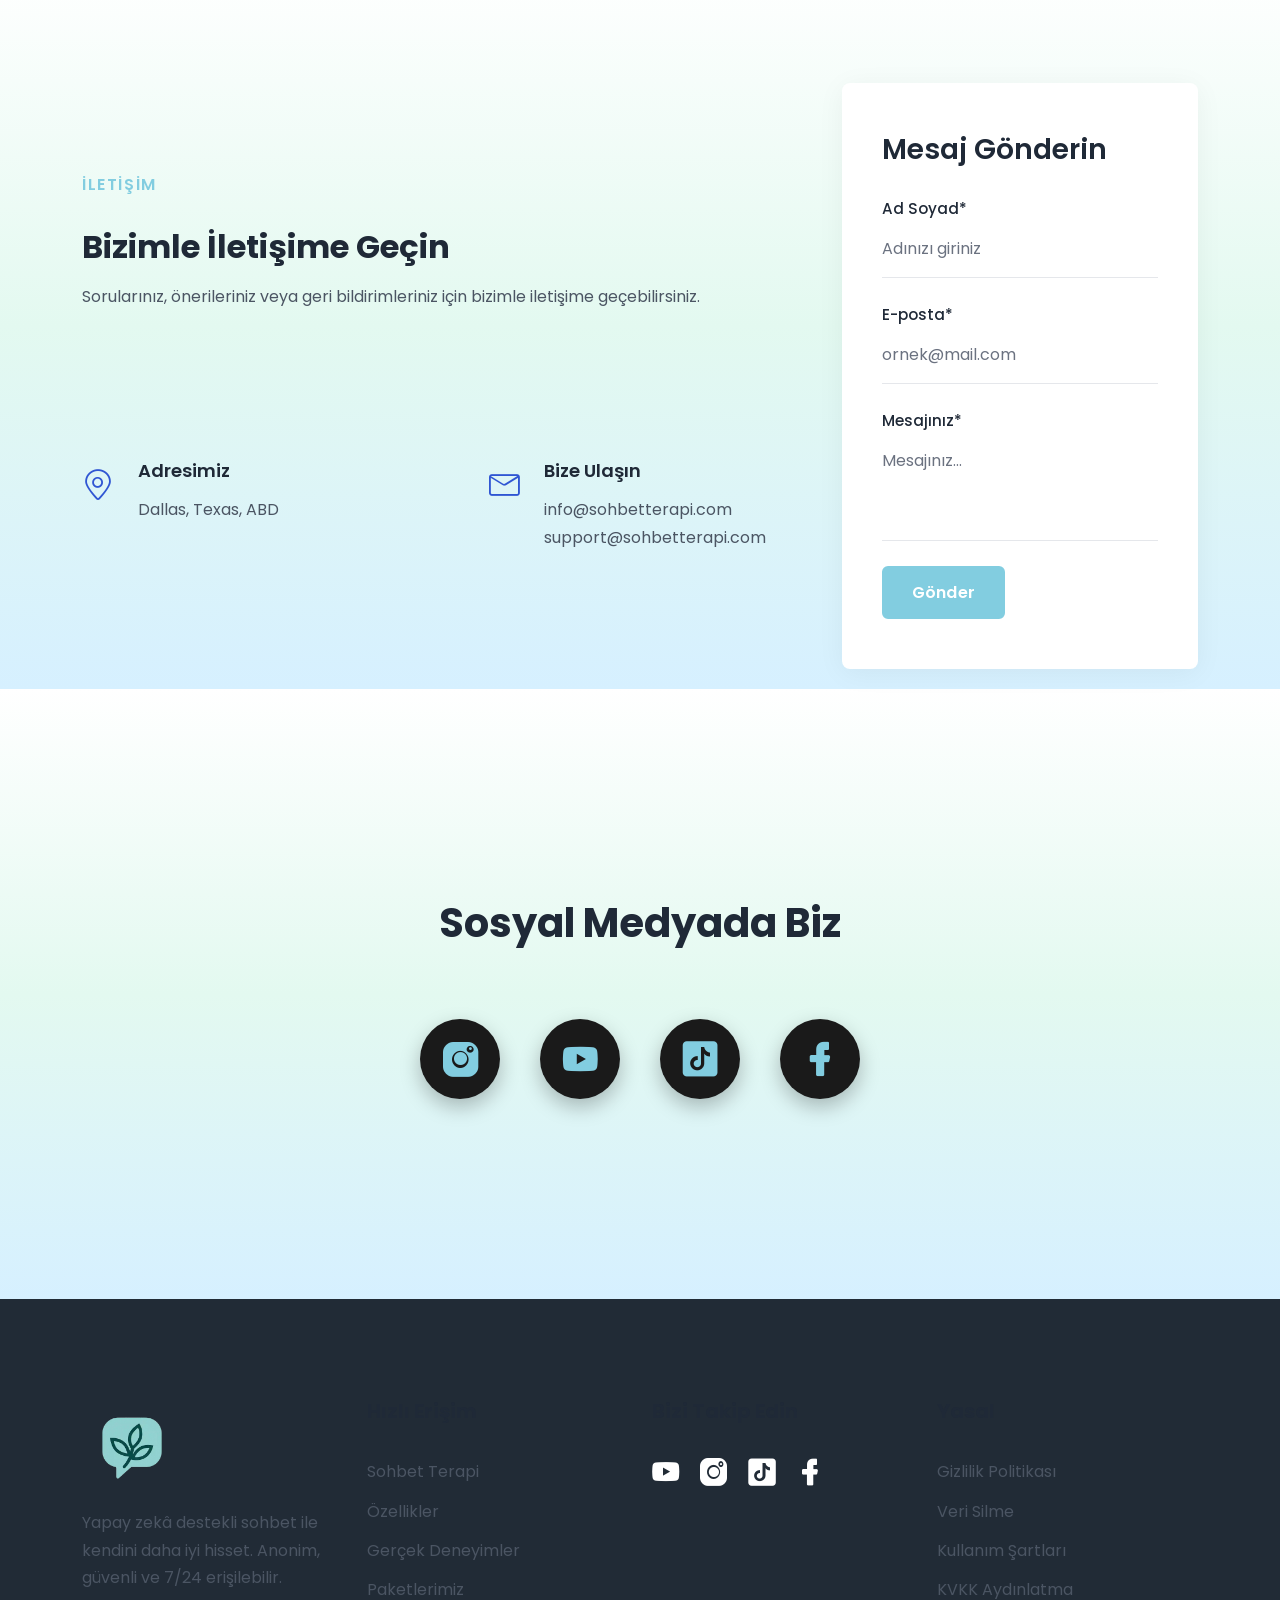
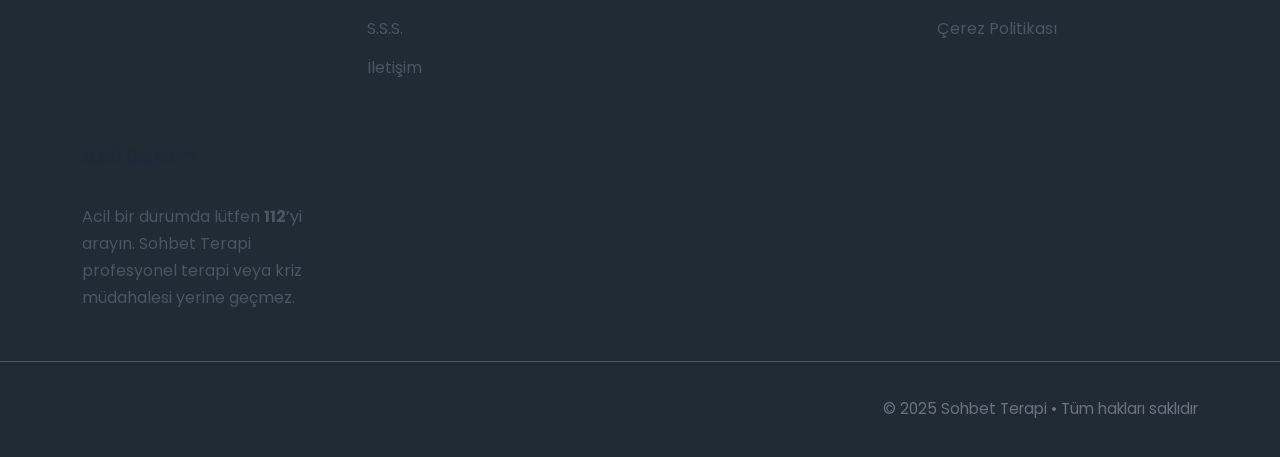
==== commit 5cfc0c6a: "Optimize landing page performance and improve professional appearance - Performance optimizations:  " ====
--- a/index.html
+++ b/index.html
@@ -14,6 +14,12 @@
     <meta charset="UTF-8" />
     <meta http-equiv="X-UA-Compatible" content="IE=edge" />
     <meta name="viewport" content="width=device-width, initial-scale=1.0" />
+    
+    <!-- Resource Hints for Performance -->
+    <link rel="preconnect" href="https://fonts.googleapis.com" />
+    <link rel="preconnect" href="https://fonts.gstatic.com" crossorigin />
+    <link rel="dns-prefetch" href="https://cdn.jsdelivr.net" />
+    <link rel="dns-prefetch" href="https://www.googletagmanager.com" />
     
     <!-- Google tag (gtag.js) -->
     <script async src="https://www.googletagmanager.com/gtag/js?id=G-3SE53Z2S2Z"></script>
@@ -147,23 +153,38 @@
           <link
                   rel="stylesheet"
                   href="https://cdn.jsdelivr.net/npm/swiper@11/swiper-bundle.min.css"
+                  media="print"
+                  onload="this.media='all'"
           />
-
-          <!-- Google Fonts: Poppins -->
+          <noscript><link rel="stylesheet" href="https://cdn.jsdelivr.net/npm/swiper@11/swiper-bundle.min.css" /></noscript>
+
+          <!-- Google Fonts: Poppins - Optimized -->
           <link
+                  rel="preload"
                   href="https://fonts.googleapis.com/css2?family=Poppins:wght@400;500;600&display=swap"
-                  rel="stylesheet"
+                  as="style"
+                  onload="this.onload=null;this.rel='stylesheet'"
           />
+          <noscript>
+            <link
+                    href="https://fonts.googleapis.com/css2?family=Poppins:wght@400;500;600&display=swap"
+                    rel="stylesheet"
+            />
+          </noscript>
 
   </head>
 
 
     <!-- ===== All CSS files ===== -->
+      <link rel="preload" href="assets/css/bootstrap.min.css" as="style" />
       <link rel="stylesheet" href="assets/css/bootstrap.min.css" />
-      <link rel="stylesheet" href="assets/css/animate.css" />
+      <link rel="preload" href="assets/css/ud-styles.css" as="style" />
+      <link rel="stylesheet" href="assets/css/ud-styles.css" />
+      <link rel="preload" href="assets/css/override.css" as="style" />
+      <link rel="stylesheet" href="assets/css/override.css" />
+      <link rel="stylesheet" href="assets/css/animate.css" media="print" onload="this.media='all'" />
+      <noscript><link rel="stylesheet" href="assets/css/animate.css" /></noscript>
       <link rel="stylesheet" href="assets/css/lineicons.css" />
-      <link rel="stylesheet" href="assets/css/ud-styles.css" />
-      <link rel="stylesheet" href="assets/css/override.css" />
   <body>
     <!-- ====== Header Start ====== -->
     <header class="ud-header">
@@ -172,7 +193,7 @@
           <div class="col-lg-12">
             <nav class="navbar navbar-expand-lg">
               <a class="navbar-brand" href="index.html">
-                <img src="assets/images/logo/logo.webp" alt="Logo" />
+                <img src="assets/images/logo/logo.webp" alt="Sohbet Terapi Logo" loading="eager" />
               </a>
               <button class="navbar-toggler">
                 <span class="toggler-icon"> </span>
@@ -245,15 +266,11 @@
         <div class="row">
           <div class="col-lg-12">
             <div class="ud-hero-content wow fadeInUp" data-wow-delay=".2s">
-              <h1 class="ud-hero-title">
+                <h1 class="ud-hero-title">
                   Sohbet Terapi: Konuş, Paylaş, Rahatla
               </h1>
-                <p class="ud-hero-desc">“Geceleri düşüncelerin durmuyor mu?”</p>
-                <p class="ud-hero-desc">“Birine anlatmak istiyorsun ama nereden başlayacağını bilemiyor musun?”</p>
-                <p class="ud-hero-desc">“Her şeyi içinden atmak istiyorsun ama kimse gerçekten anlamıyor mu?”</p>
                 <p class="ud-hero-desc">
-                    Her zaman yanında olan sessiz bir dost düşün... Yalnızca seni dinlemek ve yükünü hafifletmek için burada anonim ve güvenli bir ortamda, seni yargılamadan dinleyen empati odaklı yapay zekâ.
-                    7/24 yanında olan, seni anlayan ve orada olduğunu hatırlatan bir dost gibi her zaman seninle.
+                    Yapay zekâ destekli empatik sohbetler ile duygusal destek alın. Anonim, güvenli ve 7/24 erişilebilir bir platformda, sizi yargılamadan dinleyen, anlayan ve yanınızda olan bir destek sistemi.
                 </p>
 <!--                    They can Be add engagement sentences-->
 <!--                “Peki ya, seni yargılamadan dinleyecek bir yer olsaydı?”-->
@@ -263,13 +280,13 @@
                     <li>
 <!--                        <a href="https://apps.apple.com/app/idYOUR_APP_ID" target="_blank" rel="noopener" class="store-badge">-->
                         <a href="#" class="store-badge" data-bs-toggle="modal" data-bs-target="#comingSoonModal">
-                        <img src="assets/images/badge/appstore-badge.svg" alt="App Store’dan İndirin" />
+                        <img src="assets/images/badge/appstore-badge.svg" alt="App Store'dan İndirin" width="120" height="40" loading="lazy" />
                         </a>
                     </li>
                     <li>
 <!--                        <a href="https://play.google.com/store/apps/details?id=YOUR_APP_ID" target="_blank" rel="noopener" class="store-badge">-->
                         <a href="#" class="store-badge" data-bs-toggle="modal" data-bs-target="#comingSoonModal">
-                        <img src="assets/images/badge/googleplay-badge.svg" alt="Google Play’den Edinin" />
+                        <img src="assets/images/badge/googleplay-badge.svg" alt="Google Play'den Edinin" width="120" height="40" loading="lazy" />
                         </a>
                     </li>
                 </ul>
@@ -312,8 +329,7 @@
                     <span>Özellikler</span>
                         <h2>Sohbet Terapi İle Öne Çıkanlar</h2>
                         <p>
-                            Sizlere ne sunuyoruz bizi farklı kılan ne ?
-                            İnsana değer veren, güvenli ve empati odaklı bir platform nedir ?
+                            Size özel tasarlanmış özelliklerle, güvenli ve empati odaklı bir deneyim sunuyoruz.
                         </p>
                     </div>
                 </div>
@@ -389,6 +405,10 @@
                         alt="App Screens"
                         id="preview-trigger"
                         class="img-fluid preview-main"
+                        width="800"
+                        height="600"
+                        loading="lazy"
+                        decoding="async"
                 />
             </div>
         </div>
@@ -401,10 +421,10 @@
                 <div class="swiper popup-swiper">
                     <div class="swiper-wrapper">
                         <div class="swiper-slide">
-                            <img loading="lazy" src="assets/images/hero/screen1.png" alt="Screen 1" class="popup-img" />
+                            <img loading="lazy" src="assets/images/hero/screen1.png" alt="Screen 1" class="popup-img" width="400" height="800" decoding="async" />
                         </div>
                         <div class="swiper-slide">
-                            <img loading="lazy" src="assets/images/hero/screen2.png" alt="Screen 2" class="popup-img" />
+                            <img loading="lazy" src="assets/images/hero/screen2.png" alt="Screen 2" class="popup-img" width="400" height="800" decoding="async" />
                         </div>
                         <!-- İstersen daha fazla ekran ekle -->
                     </div>
@@ -423,7 +443,7 @@
         <div class="container">
             <h2 class="mb-4">Sohbet Terapi Sosyal Medyada</h2>
             <p class="gallery-desc mb-5">
-                Topluluğumuzun farklı platformlardaki paylaşımlarından ilham alın duygular, farkındalık, destek.
+                Topluluğumuzun farklı platformlardaki paylaşımlarından ilham alın. Duygular, farkındalık ve destek.
             </p>
 
             <div class="social-grid">
@@ -547,8 +567,7 @@
                         <span>Fiyatlandırma</span>
                         <h2>Paketlerimiz</h2>
                         <p>
-                            Kendini nasıl ifade etmek istersin?
-                            Her ihtiyaca uygun, güvenli ve özgür sohbet seçenekleri senin için burada.
+                            İhtiyacınıza uygun, esnek ve şeffaf fiyatlandırma seçenekleri ile size en uygun paketi seçin.
                         </p>
                     </div>
                 </div>
@@ -632,7 +651,7 @@
     <!-- ====== FAQ Start ====== -->
     <section id="faq" class="ud-faq">
         <div class="shape">
-            <img src="assets/images/faq/shape.svg" alt="shape" />
+            <img src="assets/images/faq/shape.svg" alt="shape" loading="lazy" aria-hidden="true" />
         </div>
         <div class="container">
             <div class="row">
@@ -792,9 +811,11 @@
                         <div class="ud-contact-title">
                             <span>İletişim</span>
                             <h2>
-                                Bizimle iletişime geçin <br />
-                                Görüşlerinizi duymaktan mutluluk duyarız!
+                                Bizimle İletişime Geçin
                             </h2>
+                            <p class="mt-3" style="font-size: 1.1rem; color: var(--text-secondary);">
+                                Sorularınız, önerileriniz veya geri bildirimleriniz için bizimle iletişime geçebilirsiniz.
+                            </p>
                         </div>
                         <div class="ud-contact-info-wrapper">
 
@@ -917,7 +938,7 @@
                     <div class="col-xl-3 col-lg-4 col-md-6">
                         <div class="ud-widget">
                             <a href="index.html" class="ud-footer-logo">
-                                <img src="assets/images/logo/logo.webp" alt="Sohbet Terapi" />
+                                <img src="assets/images/logo/logo.webp" alt="Sohbet Terapi" loading="lazy" />
                             </a>
                             <p class="ud-widget-desc">
                                 Yapay zekâ destekli sohbet ile kendini daha iyi hisset.
@@ -1020,51 +1041,61 @@
     <!-- ====== Back To Top End ====== -->
 
     <!-- ====== All Javascript Files ====== -->
-    <script src="assets/js/bootstrap.bundle.min.js"></script>
-    <script src="assets/js/wow.min.js"></script>
-    <script src="https://cdn.jsdelivr.net/npm/swiper@8.4.7/swiper-bundle.min.js"></script>
-    <script src="assets/js/main.js"></script>
+    <script src="assets/js/bootstrap.bundle.min.js" defer></script>
+    <script src="assets/js/wow.min.js" defer></script>
+    <script src="https://cdn.jsdelivr.net/npm/swiper@8.4.7/swiper-bundle.min.js" defer></script>
+    <script src="assets/js/main.js" defer></script>
     <script>
-      // ==== for menu scroll
-      const pageLink = document.querySelectorAll(".ud-menu-scroll");
-
-      pageLink.forEach((elem) => {
-        elem.addEventListener("click", (e) => {
-          e.preventDefault();
-          document.querySelector(elem.getAttribute("href")).scrollIntoView({
-            behavior: "smooth",
-            offsetTop: 1 - 60,
+      // ==== for menu scroll - optimized
+      document.addEventListener("DOMContentLoaded", function() {
+        const pageLink = document.querySelectorAll(".ud-menu-scroll");
+
+        pageLink.forEach((elem) => {
+          elem.addEventListener("click", (e) => {
+            e.preventDefault();
+            const target = document.querySelector(elem.getAttribute("href"));
+            if (target) {
+              target.scrollIntoView({
+                behavior: "smooth",
+                block: "start",
+              });
+            }
           });
         });
-      });
-
-      // section menu active
-      function onScroll(event) {
-        const sections = document.querySelectorAll(".ud-menu-scroll");
-        const scrollPos =
-          window.pageYOffset ||
-          document.documentElement.scrollTop ||
-          document.body.scrollTop;
-
-        for (let i = 0; i < sections.length; i++) {
-          const currLink = sections[i];
-          const val = currLink.getAttribute("href");
-          const refElement = document.querySelector(val);
-          const scrollTopMinus = scrollPos + 73;
-          if (
-            refElement.offsetTop <= scrollTopMinus &&
-            refElement.offsetTop + refElement.offsetHeight > scrollTopMinus
-          ) {
-              document.querySelectorAll(".ud-menu-scroll").forEach(link => link.classList.remove("active"));
-              currLink.classList.add("active");
-
-          } else {
-            currLink.classList.remove("active");
+
+        // section menu active - throttled for performance
+        let ticking = false;
+        function onScroll() {
+          if (!ticking) {
+            window.requestAnimationFrame(() => {
+              const sections = document.querySelectorAll(".ud-menu-scroll");
+              const scrollPos = window.pageYOffset || document.documentElement.scrollTop || document.body.scrollTop;
+
+              for (let i = 0; i < sections.length; i++) {
+                const currLink = sections[i];
+                const val = currLink.getAttribute("href");
+                const refElement = document.querySelector(val);
+                if (refElement) {
+                  const scrollTopMinus = scrollPos + 73;
+                  if (
+                    refElement.offsetTop <= scrollTopMinus &&
+                    refElement.offsetTop + refElement.offsetHeight > scrollTopMinus
+                  ) {
+                    document.querySelectorAll(".ud-menu-scroll").forEach(link => link.classList.remove("active"));
+                    currLink.classList.add("active");
+                  } else {
+                    currLink.classList.remove("active");
+                  }
+                }
+              }
+              ticking = false;
+            });
+            ticking = true;
           }
         }
-      }
-
-      window.document.addEventListener("scroll", onScroll);
+
+        window.addEventListener("scroll", onScroll, { passive: true });
+      });
     </script>
   </body>
 </html>
--- a/assets/css/override.css
+++ b/assets/css/override.css
@@ -16,11 +16,12 @@
 /* ============================= */
 html, body {
     font-size: 100%;
-    font-family: -apple-system, BlinkMacSystemFont, 'Segoe UI', 'Inter', 'Roboto', 'Helvetica Neue', Arial, sans-serif;
+    font-family: 'Poppins', -apple-system, BlinkMacSystemFont, 'Segoe UI', 'Inter', 'Roboto', 'Helvetica Neue', Arial, sans-serif;
     color: var(--text-secondary);
     line-height: 1.6;
     -webkit-font-smoothing: antialiased;
     -moz-osx-font-smoothing: grayscale;
+    text-rendering: optimizeLegibility;
 }
 
 /* Optional: for mobile responsiveness */
@@ -58,7 +59,6 @@
 /*}*/
 .ud-app-preview,
 .ud-social-follow,
-.ud-hero,
 .ud-features,
 .ud-contact,
 .ud-testimonials,
@@ -71,29 +71,73 @@
     );
 }
 
-/* Default logo (desktop) */
-.navbar-brand img {
-    max-height: 135px;  /* was 70px → +65% */
-    width: auto;
-    max-width: 100%;
+/* Hero Section - Professional Modern Design */
+.ud-hero {
+    background: linear-gradient(135deg, #1e3a5f 0%, #2d5a87 50%, #4a90c2 100%) !important;
+    padding: 180px 0 120px !important;
+    position: relative;
+    overflow: hidden;
+}
+
+.ud-hero::before {
+    content: '';
+    position: absolute;
+    top: 0;
+    left: 0;
+    right: 0;
+    bottom: 0;
+    background: 
+        radial-gradient(circle at 20% 50%, rgba(130, 205, 224, 0.15) 0%, transparent 50%),
+        radial-gradient(circle at 80% 80%, rgba(106, 186, 197, 0.15) 0%, transparent 50%);
+    pointer-events: none;
+}
+
+.ud-hero-content {
+    position: relative;
+    z-index: 1;
+}
+
+@media (max-width: 767px) {
+    .ud-hero {
+        padding: 130px 0 80px !important;
+    }
+}
+
+/* Default logo (desktop) - Square logo (704x704) - maintain 1:1 aspect ratio */
+.ud-header .navbar-brand img {
+    height: 50px !important;
+    width: 50px !important;
+    max-width: 50px !important;
+    max-height: 50px !important;
+    object-fit: contain;
+    aspect-ratio: 1 / 1;
 }
 
 /* Tablet */
 @media (max-width: 991px) {
-    .navbar-brand img {
-        max-height: 120px; /* was 55px → +65% */
+    .ud-header .navbar-brand img {
+        height: 45px !important;
+        width: 45px !important;
+        max-width: 45px !important;
+        max-height: 45px !important;
     }
 }
 
 /* Mobile */
 @media (max-width: 575px) {
-    .navbar-brand img {
-        max-height: 100px; /* was 45px → +65% */
-    }
-}
+    .ud-header .navbar-brand img {
+        height: 40px !important;
+        width: 40px !important;
+        max-width: 40px !important;
+        max-height: 40px !important;
+    }
+}
+
 /* Padding for breathing space */
-.navbar-brand {
-    padding: 10px 0;   /* top bottom space */
+.ud-header .navbar-brand {
+    padding: 10px 0 !important;
+    display: flex;
+    align-items: center;
 }
 
 
@@ -205,15 +249,16 @@
 /* Store Badges adjustments      */
 /* ============================= */
 .store-badge img {
-    height: 40px;              /* smaller size */
+    height: 50px;              /* slightly larger for better visibility */
     border-radius: 12px;       /* soft rounded corners */
-    background: transparent;   /* no background box */
-    box-shadow: none;
+    background: rgba(255, 255, 255, 0.1);   /* subtle background */
+    box-shadow: 0 4px 15px rgba(0, 0, 0, 0.2);
+    transition: all 0.3s ease;
 }
 
 .store-badge img:hover {
-    transform: scale(1.03);    /* subtle hover effect */
-    transition: transform 0.2s ease;
+    transform: scale(1.05) translateY(-2px);    /* subtle hover effect */
+    box-shadow: 0 6px 20px rgba(0, 0, 0, 0.3);
 }
 
 /* Make the badges centered and spaced */
@@ -228,22 +273,26 @@
 /* Hero Heading & Description    */
 /* ============================= */
 .ud-hero-content .ud-hero-title {
-    color: var(--text-primary) !important;
+    color: #ffffff !important;
     font-weight: 700 !important;
     font-size: 3.5rem !important;
     line-height: 1.2 !important;
     letter-spacing: -0.02em !important;
     margin-bottom: 1.5rem !important;
+    text-align: center;
+    text-shadow: 0 2px 20px rgba(0, 0, 0, 0.3);
 }
 
 .ud-hero-content .ud-hero-desc {
-    color: var(--text-secondary) !important;
+    color: rgba(255, 255, 255, 0.95) !important;
     font-size: 1.25rem !important;
     line-height: 1.7 !important;
     font-weight: 400 !important;
     opacity: 1 !important;
     max-width: 720px;
-    margin: 0 auto 2rem;
+    margin: 0 auto 1.5rem;
+    text-align: center;
+    text-shadow: 0 1px 10px rgba(0, 0, 0, 0.2);
 }
 
 @media screen and (max-width: 991px) {
@@ -569,7 +618,19 @@
         display: block;
         margin-left: auto;
         margin-right: auto;
-    }
+        width: 80px !important;
+        height: 80px !important;
+        aspect-ratio: 1 / 1;
+        object-fit: contain;
+    }
+}
+
+/* Footer logo - maintain square aspect ratio */
+.ud-footer .ud-footer-logo img {
+    width: 100px;
+    height: 100px;
+    aspect-ratio: 1 / 1;
+    object-fit: contain;
 }
 
 /* ============================= */
@@ -614,16 +675,14 @@
 /* Added decsription at below of Application download button*/
 /* ============================= */
 .ud-hero-powerwords {
-    background: linear-gradient(90deg, #E1FAF1, #D8F6FF, #FFF4E6);
-    border-radius: 12px;
-
     position: relative;
     width: 100vw;                 /* Full screen width */
     left: 50%;
     right: 50%;
     margin-left: -50vw;           /* Force edge-to-edge layout */
     margin-right: -50vw;
-    padding: 18px 0;
+    margin-top: 3rem;
+    padding: 20px 0;
 
     display: flex;
     justify-content: center;
@@ -632,13 +691,23 @@
     gap: 18px;
 
     text-align: center;
-    font-size: 1.2rem;
-    font-weight: 600;
+    font-size: 1.1rem;
+    font-weight: 500;
     letter-spacing: 0.5px;
-    background: rgba(255, 255, 255, 0.15);
+    color: rgba(255, 255, 255, 0.9) !important;
+    background: rgba(255, 255, 255, 0.1);
     backdrop-filter: blur(10px);
-    border-top: 1px solid rgba(255, 255, 255, 0.15);
-    border-bottom: 1px solid rgba(255, 255, 255, 0.15);
+    border-top: 1px solid rgba(255, 255, 255, 0.2);
+    border-bottom: 1px solid rgba(255, 255, 255, 0.2);
+}
+
+.ud-hero-powerwords .pw-item {
+    color: rgba(255, 255, 255, 0.95) !important;
+    text-shadow: 0 1px 3px rgba(0, 0, 0, 0.2);
+}
+
+.ud-hero-powerwords .pw-separator {
+    color: rgba(255, 255, 255, 0.6) !important;
 }
 
 /* ============================= */
@@ -858,94 +927,27 @@
 /* === Hero Text Customization === */
 .ud-hero-desc {
     font-family: 'Poppins', sans-serif !important;
-    font-weight: 600;
-    color: #334155; /* Slate Blue Grey: sakin ve güven verici */
+    font-weight: 400;
     letter-spacing: 0.3px;
 }
 
-/* Son paragraf (açıklama) daha yumuşak ton */
-.ud-hero-desc:last-of-type {
-    font-weight: 500;
-    opacity: 0.9;
-}
-
-/* === Refined Hook + Group Return Animation === */
-
+/* === Simplified Hero Animation === */
 .ud-hero-content .ud-hero-desc {
-    color: #334155;
     font-family: 'Poppins', sans-serif;
     text-align: center;
     letter-spacing: 0.3px;
     line-height: 1.8;
-    opacity: 0;
-    transform: translateY(25px);
-    filter: blur(2px);
-}
-
-/* İlk üç cümle sahneye tek tek çıkar */
-.ud-hero-content .ud-hero-desc:nth-of-type(1),
-.ud-hero-content .ud-hero-desc:nth-of-type(2),
-.ud-hero-content .ud-hero-desc:nth-of-type(3) {
-    animation: hookStep 2s ease-in-out forwards;
-}
-
-/* Gecikmeler (sıralama) */
-.ud-hero-content .ud-hero-desc:nth-of-type(1) { animation-delay: 0s; }
-.ud-hero-content .ud-hero-desc:nth-of-type(2) { animation-delay: 2s; }
-.ud-hero-content .ud-hero-desc:nth-of-type(3) { animation-delay: 4s; }
-
-/* Alt metin: başta tamamen gizli kalır */
-.ud-hero-content .ud-hero-desc:nth-of-type(4) {
-    opacity: 0;
-}
-
-/* === Grup dönüşü (3 soru + alt metin birlikte) === */
-.ud-hero-content.show-all .ud-hero-desc {
-    animation: groupReturn 1.6s ease-out forwards;
-    animation-delay: 0s;
-}
-
-/* --- Animasyon tanımları --- */
-
-@keyframes hookStep {
-    0% {
-        opacity: 0;
-        transform: translateY(25px) scale(1.02);
-        filter: blur(2px);
-    }
-    30% {
-        opacity: 1;
-        transform: translateY(0) scale(1.01);
-        filter: blur(0.3px);
-    }
-    65% {
-        opacity: 1;
-        transform: translateY(-3px) scale(1.0);
-        filter: blur(0);
-    }
-    100% {
-        opacity: 0;
-        transform: translateY(-10px);
-        filter: blur(1px);
-    }
-}
-
-/* Grup halinde geri dönme (tüm satırlar + alt metin) */
-@keyframes groupReturn {
-    0% {
+    animation: fadeInUp 0.8s ease-out forwards;
+}
+
+@keyframes fadeInUp {
+    from {
         opacity: 0;
         transform: translateY(20px);
-        filter: blur(2px);
-    }
-    40% {
+    }
+    to {
         opacity: 1;
         transform: translateY(0);
-        filter: blur(0.3px);
-    }
-    100% {
-        opacity: 1;
-        transform: translateY(0);
-        filter: blur(0);
     }
 }
 
--- a/assets/css/override.css
+++ b/assets/css/override.css
@@ -16,11 +16,12 @@
 /* ============================= */
 html, body {
     font-size: 100%;
-    font-family: -apple-system, BlinkMacSystemFont, 'Segoe UI', 'Inter', 'Roboto', 'Helvetica Neue', Arial, sans-serif;
+    font-family: 'Poppins', -apple-system, BlinkMacSystemFont, 'Segoe UI', 'Inter', 'Roboto', 'Helvetica Neue', Arial, sans-serif;
     color: var(--text-secondary);
     line-height: 1.6;
     -webkit-font-smoothing: antialiased;
     -moz-osx-font-smoothing: grayscale;
+    text-rendering: optimizeLegibility;
 }
 
 /* Optional: for mobile responsiveness */
@@ -58,7 +59,6 @@
 /*}*/
 .ud-app-preview,
 .ud-social-follow,
-.ud-hero,
 .ud-features,
 .ud-contact,
 .ud-testimonials,
@@ -71,29 +71,73 @@
     );
 }
 
-/* Default logo (desktop) */
-.navbar-brand img {
-    max-height: 135px;  /* was 70px → +65% */
-    width: auto;
-    max-width: 100%;
+/* Hero Section - Professional Modern Design */
+.ud-hero {
+    background: linear-gradient(135deg, #1e3a5f 0%, #2d5a87 50%, #4a90c2 100%) !important;
+    padding: 180px 0 120px !important;
+    position: relative;
+    overflow: hidden;
+}
+
+.ud-hero::before {
+    content: '';
+    position: absolute;
+    top: 0;
+    left: 0;
+    right: 0;
+    bottom: 0;
+    background: 
+        radial-gradient(circle at 20% 50%, rgba(130, 205, 224, 0.15) 0%, transparent 50%),
+        radial-gradient(circle at 80% 80%, rgba(106, 186, 197, 0.15) 0%, transparent 50%);
+    pointer-events: none;
+}
+
+.ud-hero-content {
+    position: relative;
+    z-index: 1;
+}
+
+@media (max-width: 767px) {
+    .ud-hero {
+        padding: 130px 0 80px !important;
+    }
+}
+
+/* Default logo (desktop) - Square logo (704x704) - maintain 1:1 aspect ratio */
+.ud-header .navbar-brand img {
+    height: 50px !important;
+    width: 50px !important;
+    max-width: 50px !important;
+    max-height: 50px !important;
+    object-fit: contain;
+    aspect-ratio: 1 / 1;
 }
 
 /* Tablet */
 @media (max-width: 991px) {
-    .navbar-brand img {
-        max-height: 120px; /* was 55px → +65% */
+    .ud-header .navbar-brand img {
+        height: 45px !important;
+        width: 45px !important;
+        max-width: 45px !important;
+        max-height: 45px !important;
     }
 }
 
 /* Mobile */
 @media (max-width: 575px) {
-    .navbar-brand img {
-        max-height: 100px; /* was 45px → +65% */
-    }
-}
+    .ud-header .navbar-brand img {
+        height: 40px !important;
+        width: 40px !important;
+        max-width: 40px !important;
+        max-height: 40px !important;
+    }
+}
+
 /* Padding for breathing space */
-.navbar-brand {
-    padding: 10px 0;   /* top bottom space */
+.ud-header .navbar-brand {
+    padding: 10px 0 !important;
+    display: flex;
+    align-items: center;
 }
 
 
@@ -205,15 +249,16 @@
 /* Store Badges adjustments      */
 /* ============================= */
 .store-badge img {
-    height: 40px;              /* smaller size */
+    height: 50px;              /* slightly larger for better visibility */
     border-radius: 12px;       /* soft rounded corners */
-    background: transparent;   /* no background box */
-    box-shadow: none;
+    background: rgba(255, 255, 255, 0.1);   /* subtle background */
+    box-shadow: 0 4px 15px rgba(0, 0, 0, 0.2);
+    transition: all 0.3s ease;
 }
 
 .store-badge img:hover {
-    transform: scale(1.03);    /* subtle hover effect */
-    transition: transform 0.2s ease;
+    transform: scale(1.05) translateY(-2px);    /* subtle hover effect */
+    box-shadow: 0 6px 20px rgba(0, 0, 0, 0.3);
 }
 
 /* Make the badges centered and spaced */
@@ -228,22 +273,26 @@
 /* Hero Heading & Description    */
 /* ============================= */
 .ud-hero-content .ud-hero-title {
-    color: var(--text-primary) !important;
+    color: #ffffff !important;
     font-weight: 700 !important;
     font-size: 3.5rem !important;
     line-height: 1.2 !important;
     letter-spacing: -0.02em !important;
     margin-bottom: 1.5rem !important;
+    text-align: center;
+    text-shadow: 0 2px 20px rgba(0, 0, 0, 0.3);
 }
 
 .ud-hero-content .ud-hero-desc {
-    color: var(--text-secondary) !important;
+    color: rgba(255, 255, 255, 0.95) !important;
     font-size: 1.25rem !important;
     line-height: 1.7 !important;
     font-weight: 400 !important;
     opacity: 1 !important;
     max-width: 720px;
-    margin: 0 auto 2rem;
+    margin: 0 auto 1.5rem;
+    text-align: center;
+    text-shadow: 0 1px 10px rgba(0, 0, 0, 0.2);
 }
 
 @media screen and (max-width: 991px) {
@@ -569,7 +618,19 @@
         display: block;
         margin-left: auto;
         margin-right: auto;
-    }
+        width: 80px !important;
+        height: 80px !important;
+        aspect-ratio: 1 / 1;
+        object-fit: contain;
+    }
+}
+
+/* Footer logo - maintain square aspect ratio */
+.ud-footer .ud-footer-logo img {
+    width: 100px;
+    height: 100px;
+    aspect-ratio: 1 / 1;
+    object-fit: contain;
 }
 
 /* ============================= */
@@ -614,16 +675,14 @@
 /* Added decsription at below of Application download button*/
 /* ============================= */
 .ud-hero-powerwords {
-    background: linear-gradient(90deg, #E1FAF1, #D8F6FF, #FFF4E6);
-    border-radius: 12px;
-
     position: relative;
     width: 100vw;                 /* Full screen width */
     left: 50%;
     right: 50%;
     margin-left: -50vw;           /* Force edge-to-edge layout */
     margin-right: -50vw;
-    padding: 18px 0;
+    margin-top: 3rem;
+    padding: 20px 0;
 
     display: flex;
     justify-content: center;
@@ -632,13 +691,23 @@
     gap: 18px;
 
     text-align: center;
-    font-size: 1.2rem;
-    font-weight: 600;
+    font-size: 1.1rem;
+    font-weight: 500;
     letter-spacing: 0.5px;
-    background: rgba(255, 255, 255, 0.15);
+    color: rgba(255, 255, 255, 0.9) !important;
+    background: rgba(255, 255, 255, 0.1);
     backdrop-filter: blur(10px);
-    border-top: 1px solid rgba(255, 255, 255, 0.15);
-    border-bottom: 1px solid rgba(255, 255, 255, 0.15);
+    border-top: 1px solid rgba(255, 255, 255, 0.2);
+    border-bottom: 1px solid rgba(255, 255, 255, 0.2);
+}
+
+.ud-hero-powerwords .pw-item {
+    color: rgba(255, 255, 255, 0.95) !important;
+    text-shadow: 0 1px 3px rgba(0, 0, 0, 0.2);
+}
+
+.ud-hero-powerwords .pw-separator {
+    color: rgba(255, 255, 255, 0.6) !important;
 }
 
 /* ============================= */
@@ -858,94 +927,27 @@
 /* === Hero Text Customization === */
 .ud-hero-desc {
     font-family: 'Poppins', sans-serif !important;
-    font-weight: 600;
-    color: #334155; /* Slate Blue Grey: sakin ve güven verici */
+    font-weight: 400;
     letter-spacing: 0.3px;
 }
 
-/* Son paragraf (açıklama) daha yumuşak ton */
-.ud-hero-desc:last-of-type {
-    font-weight: 500;
-    opacity: 0.9;
-}
-
-/* === Refined Hook + Group Return Animation === */
-
+/* === Simplified Hero Animation === */
 .ud-hero-content .ud-hero-desc {
-    color: #334155;
     font-family: 'Poppins', sans-serif;
     text-align: center;
     letter-spacing: 0.3px;
     line-height: 1.8;
-    opacity: 0;
-    transform: translateY(25px);
-    filter: blur(2px);
-}
-
-/* İlk üç cümle sahneye tek tek çıkar */
-.ud-hero-content .ud-hero-desc:nth-of-type(1),
-.ud-hero-content .ud-hero-desc:nth-of-type(2),
-.ud-hero-content .ud-hero-desc:nth-of-type(3) {
-    animation: hookStep 2s ease-in-out forwards;
-}
-
-/* Gecikmeler (sıralama) */
-.ud-hero-content .ud-hero-desc:nth-of-type(1) { animation-delay: 0s; }
-.ud-hero-content .ud-hero-desc:nth-of-type(2) { animation-delay: 2s; }
-.ud-hero-content .ud-hero-desc:nth-of-type(3) { animation-delay: 4s; }
-
-/* Alt metin: başta tamamen gizli kalır */
-.ud-hero-content .ud-hero-desc:nth-of-type(4) {
-    opacity: 0;
-}
-
-/* === Grup dönüşü (3 soru + alt metin birlikte) === */
-.ud-hero-content.show-all .ud-hero-desc {
-    animation: groupReturn 1.6s ease-out forwards;
-    animation-delay: 0s;
-}
-
-/* --- Animasyon tanımları --- */
-
-@keyframes hookStep {
-    0% {
-        opacity: 0;
-        transform: translateY(25px) scale(1.02);
-        filter: blur(2px);
-    }
-    30% {
-        opacity: 1;
-        transform: translateY(0) scale(1.01);
-        filter: blur(0.3px);
-    }
-    65% {
-        opacity: 1;
-        transform: translateY(-3px) scale(1.0);
-        filter: blur(0);
-    }
-    100% {
-        opacity: 0;
-        transform: translateY(-10px);
-        filter: blur(1px);
-    }
-}
-
-/* Grup halinde geri dönme (tüm satırlar + alt metin) */
-@keyframes groupReturn {
-    0% {
+    animation: fadeInUp 0.8s ease-out forwards;
+}
+
+@keyframes fadeInUp {
+    from {
         opacity: 0;
         transform: translateY(20px);
-        filter: blur(2px);
-    }
-    40% {
+    }
+    to {
         opacity: 1;
         transform: translateY(0);
-        filter: blur(0.3px);
-    }
-    100% {
-        opacity: 1;
-        transform: translateY(0);
-        filter: blur(0);
     }
 }
 
